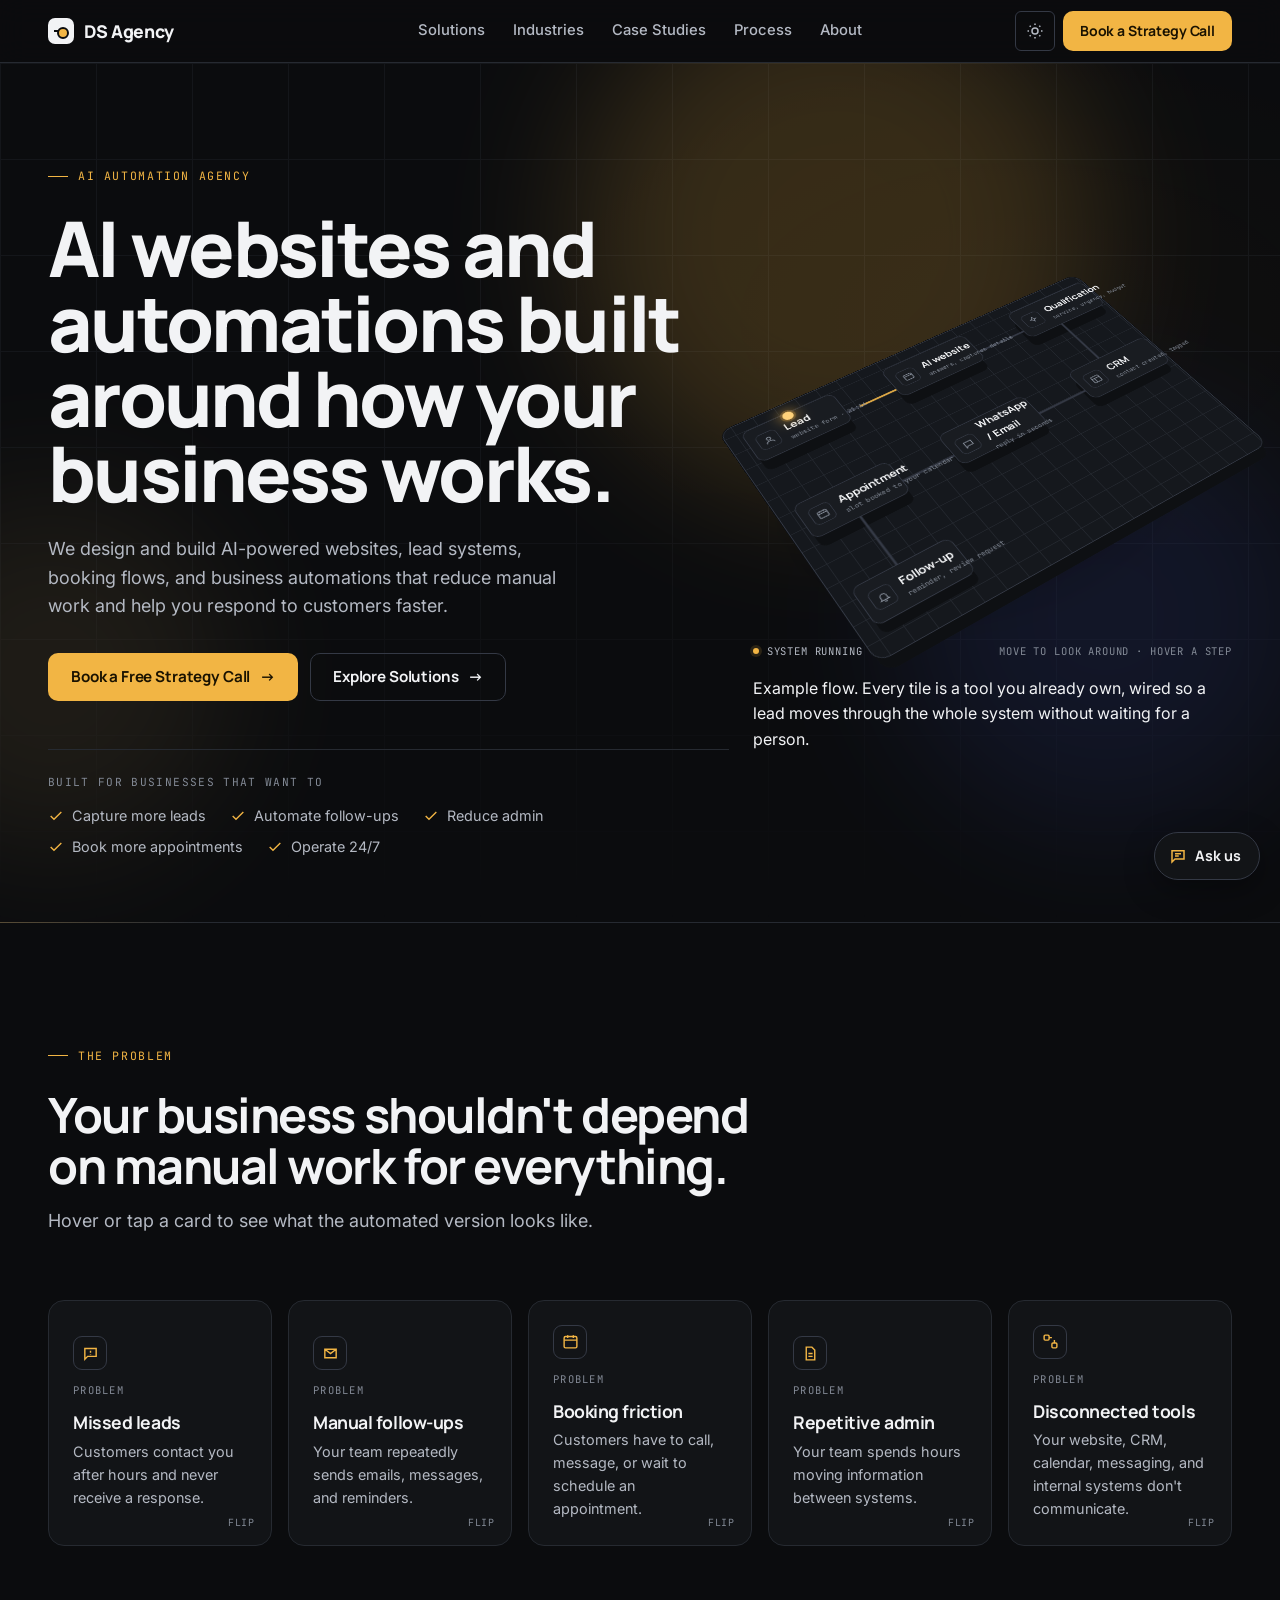
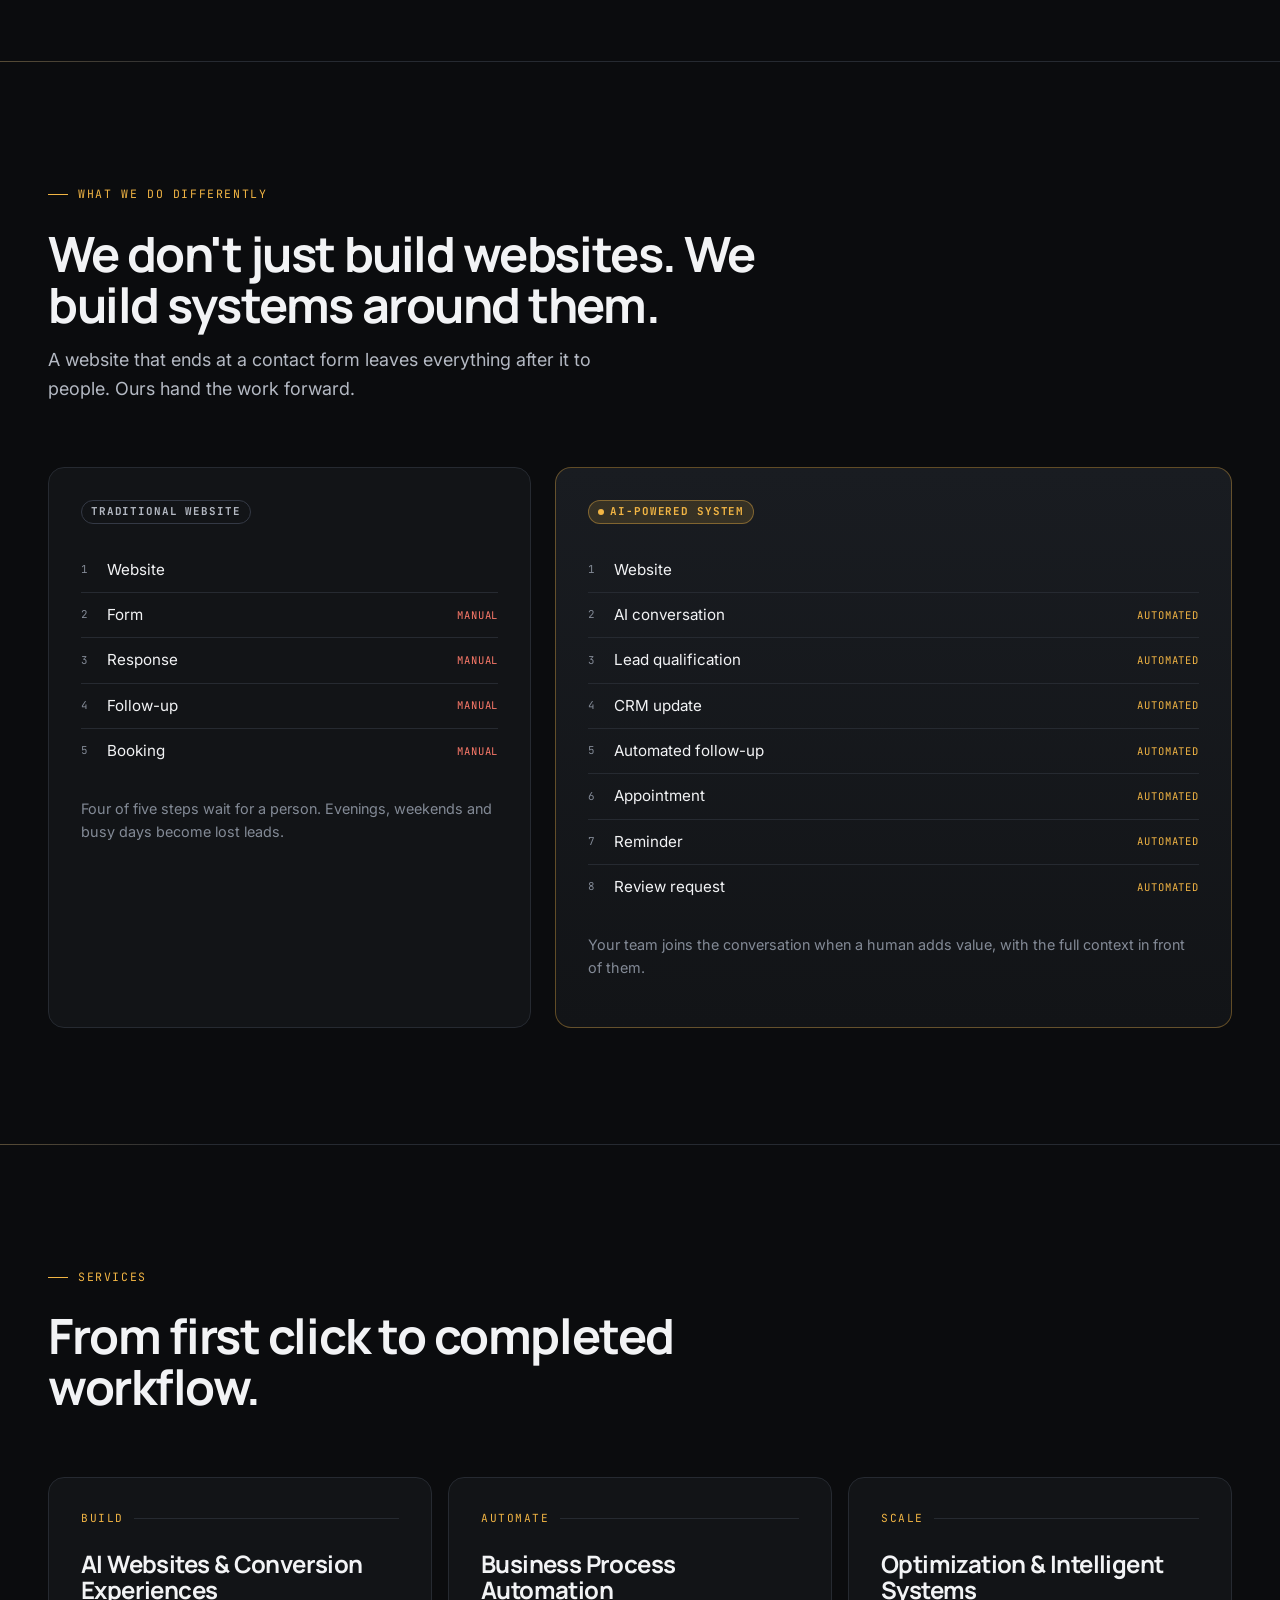
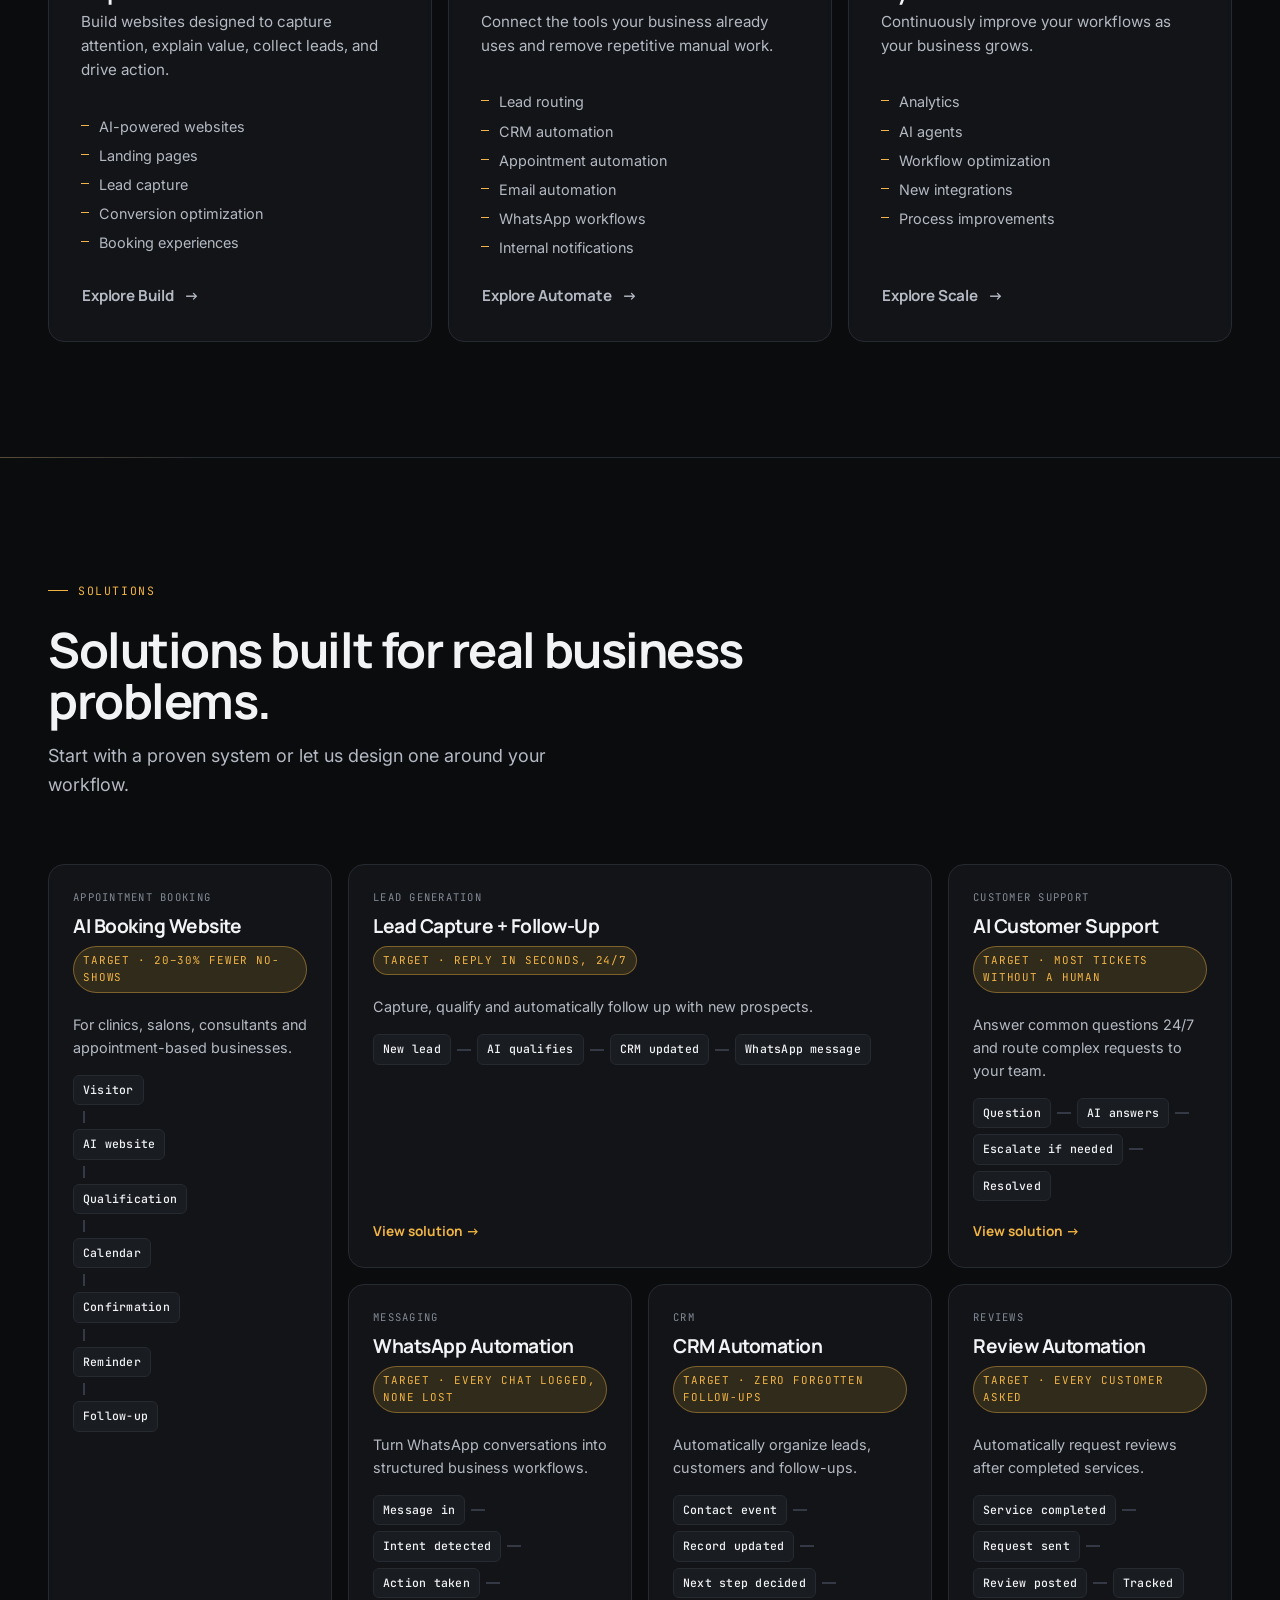
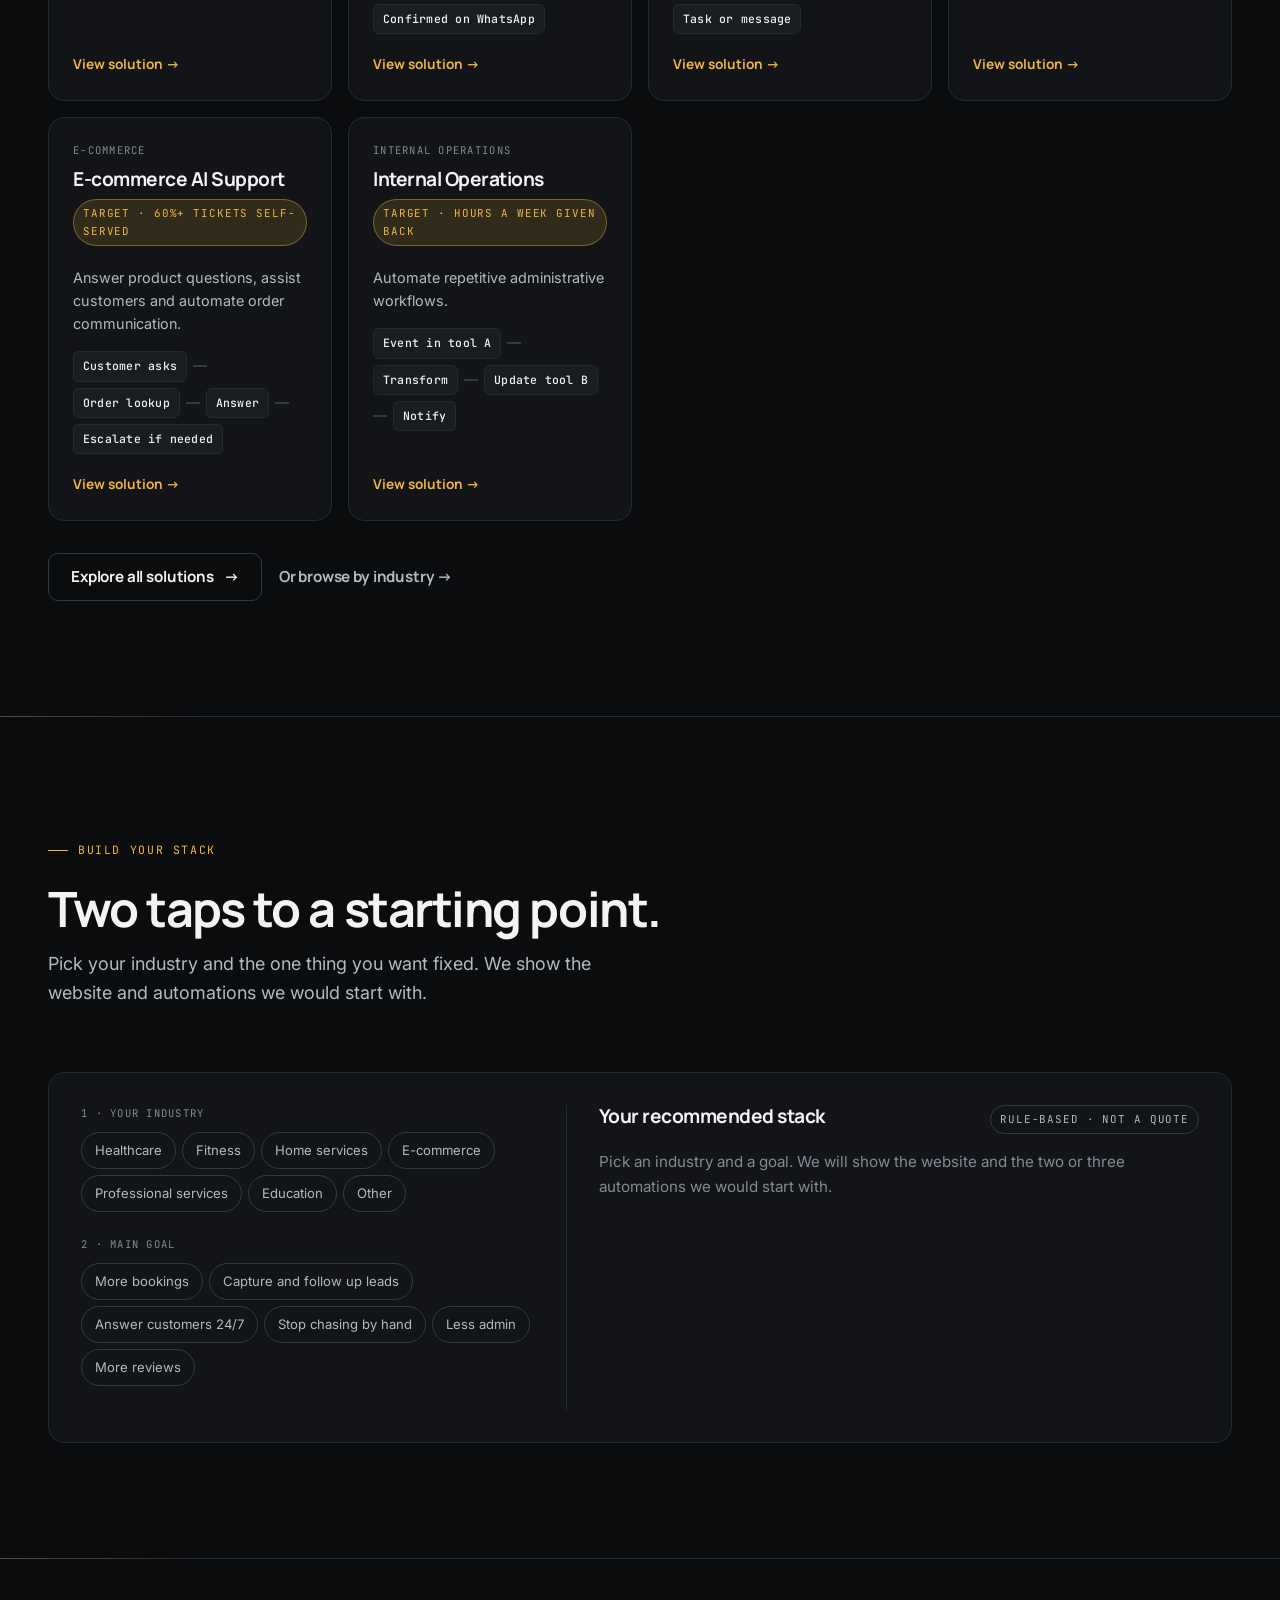
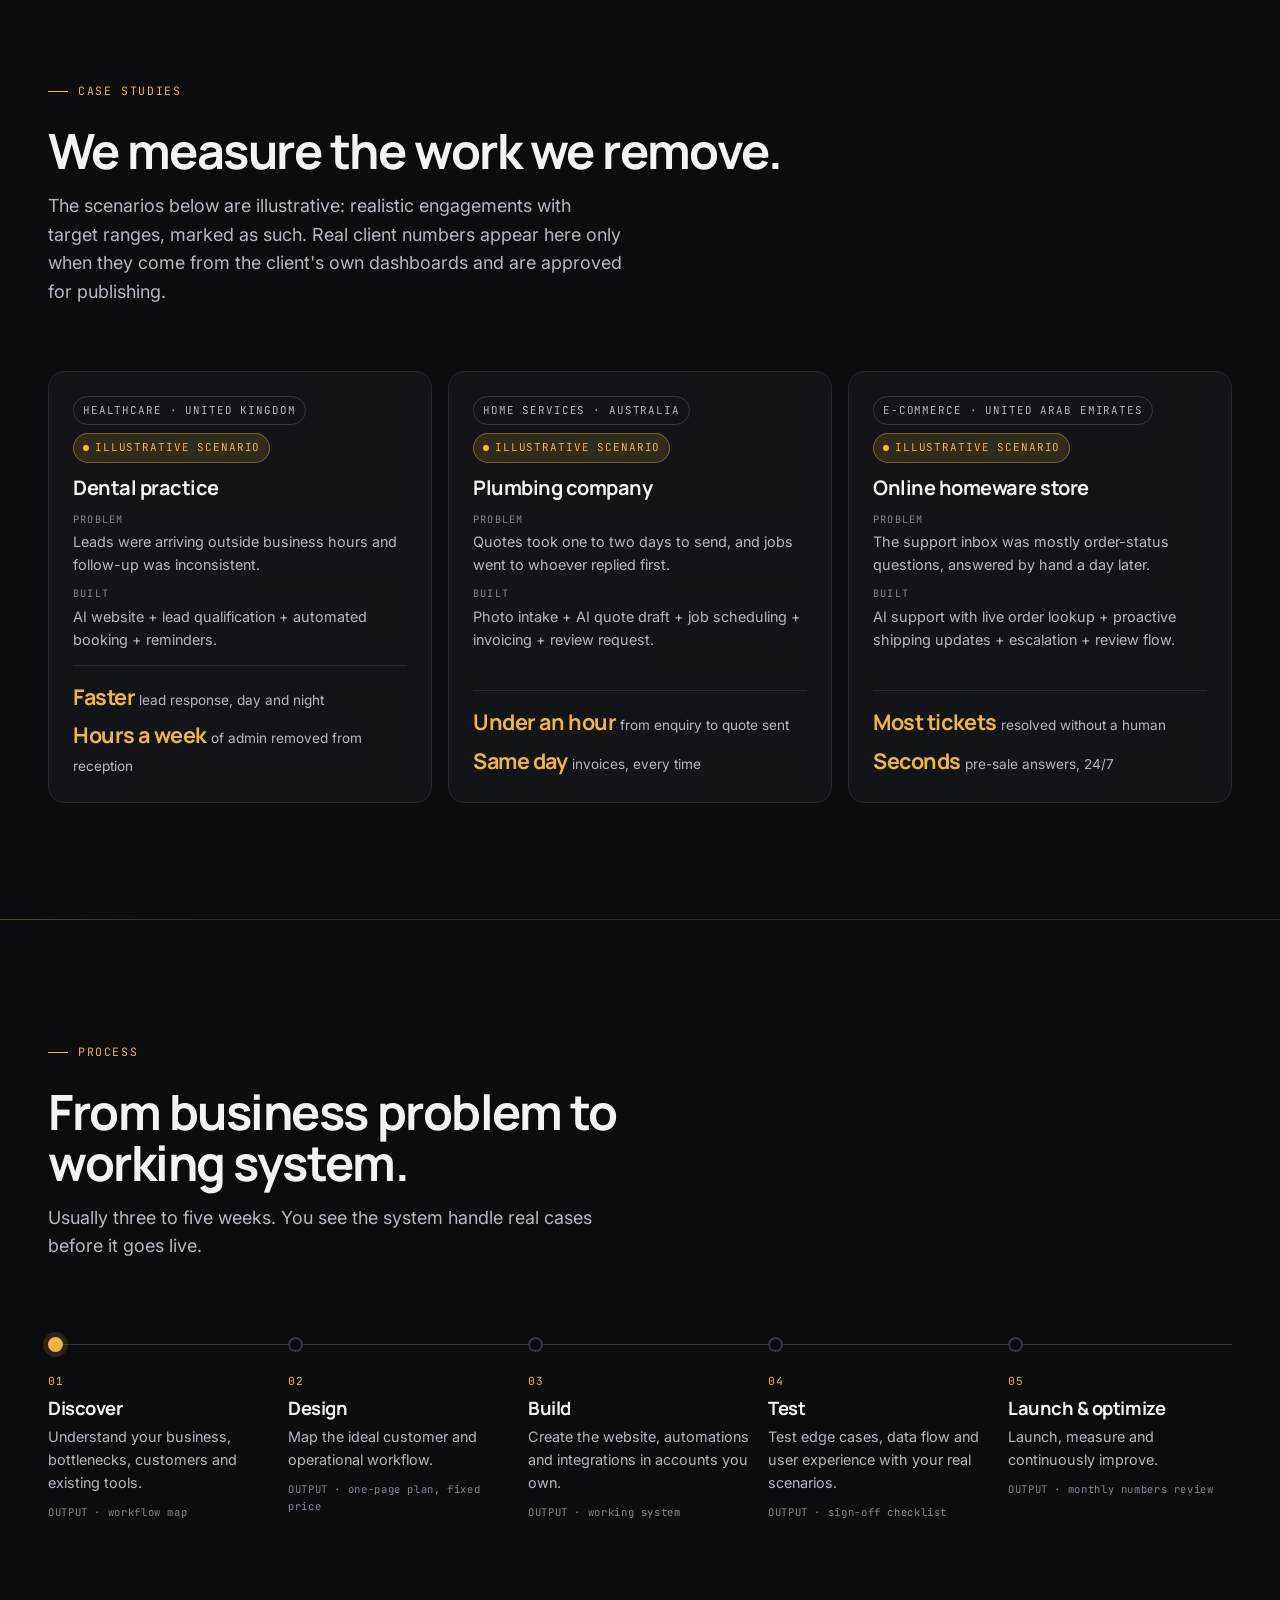
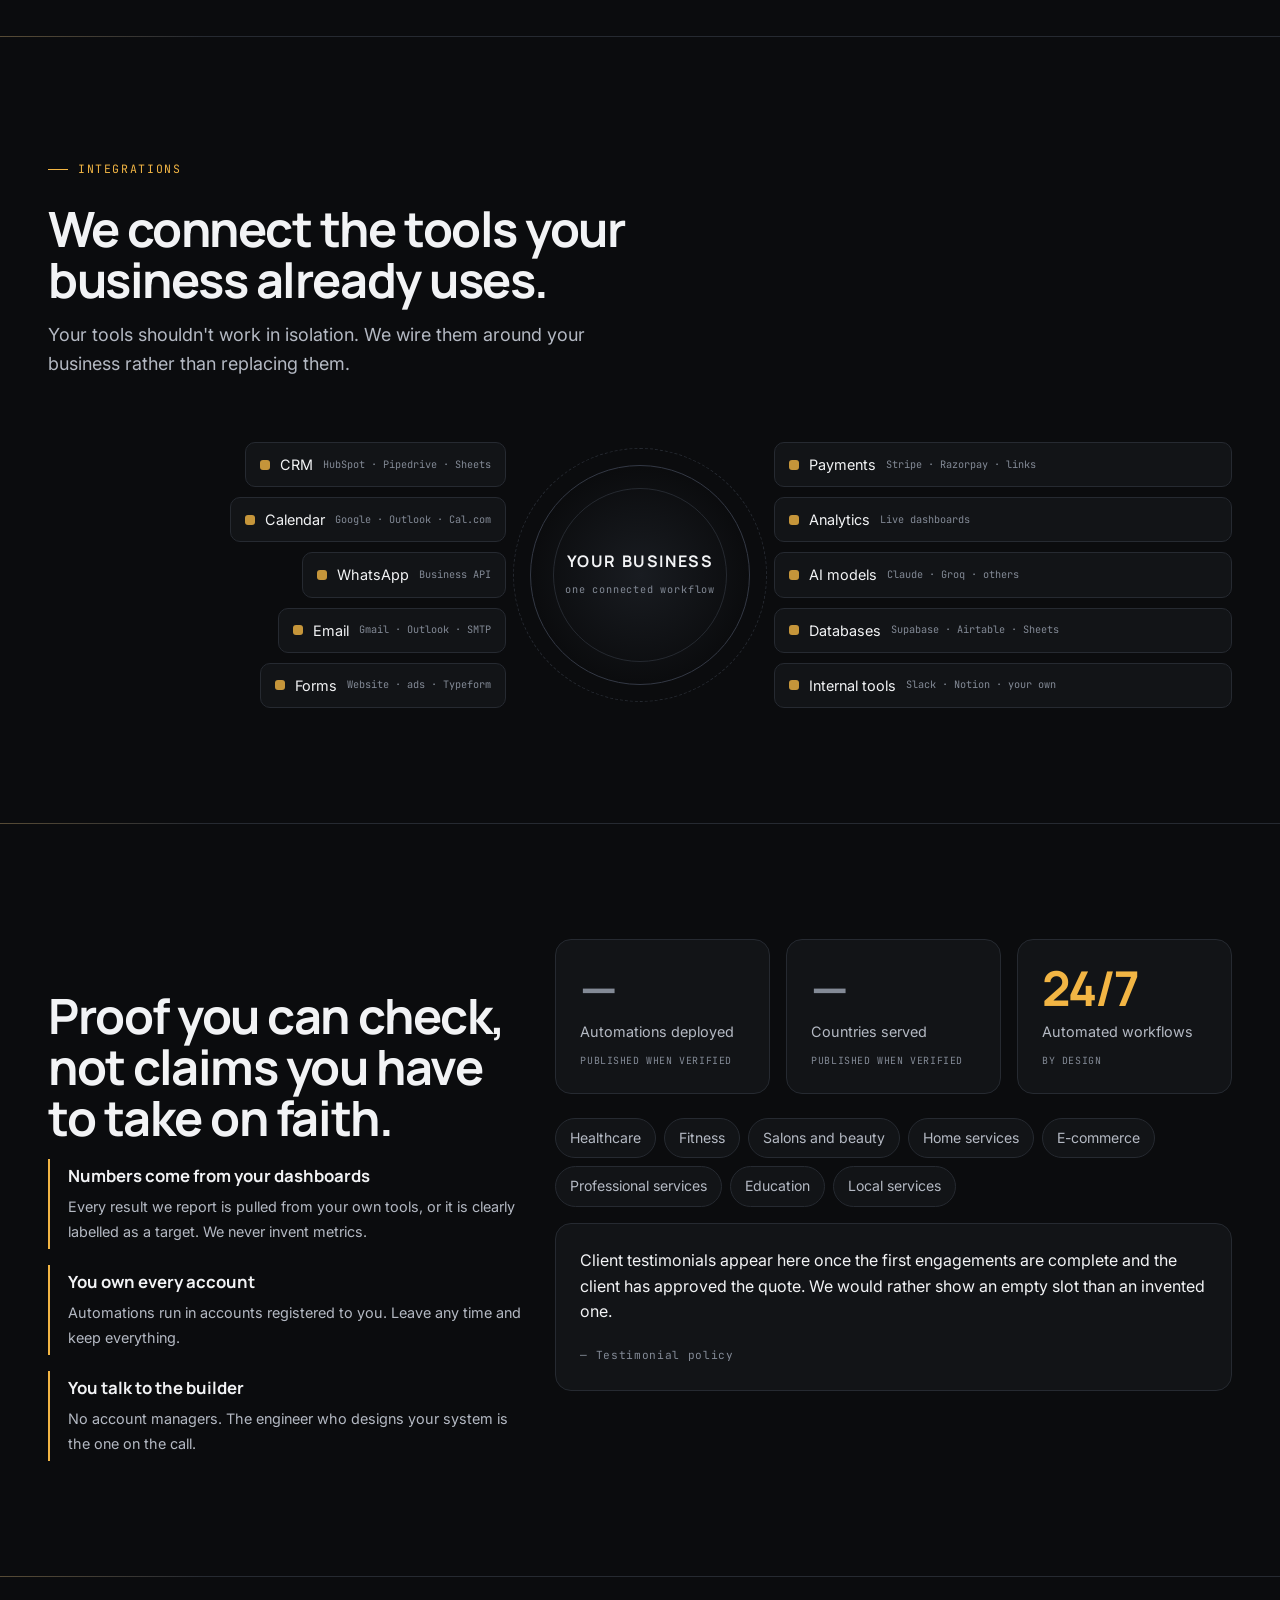
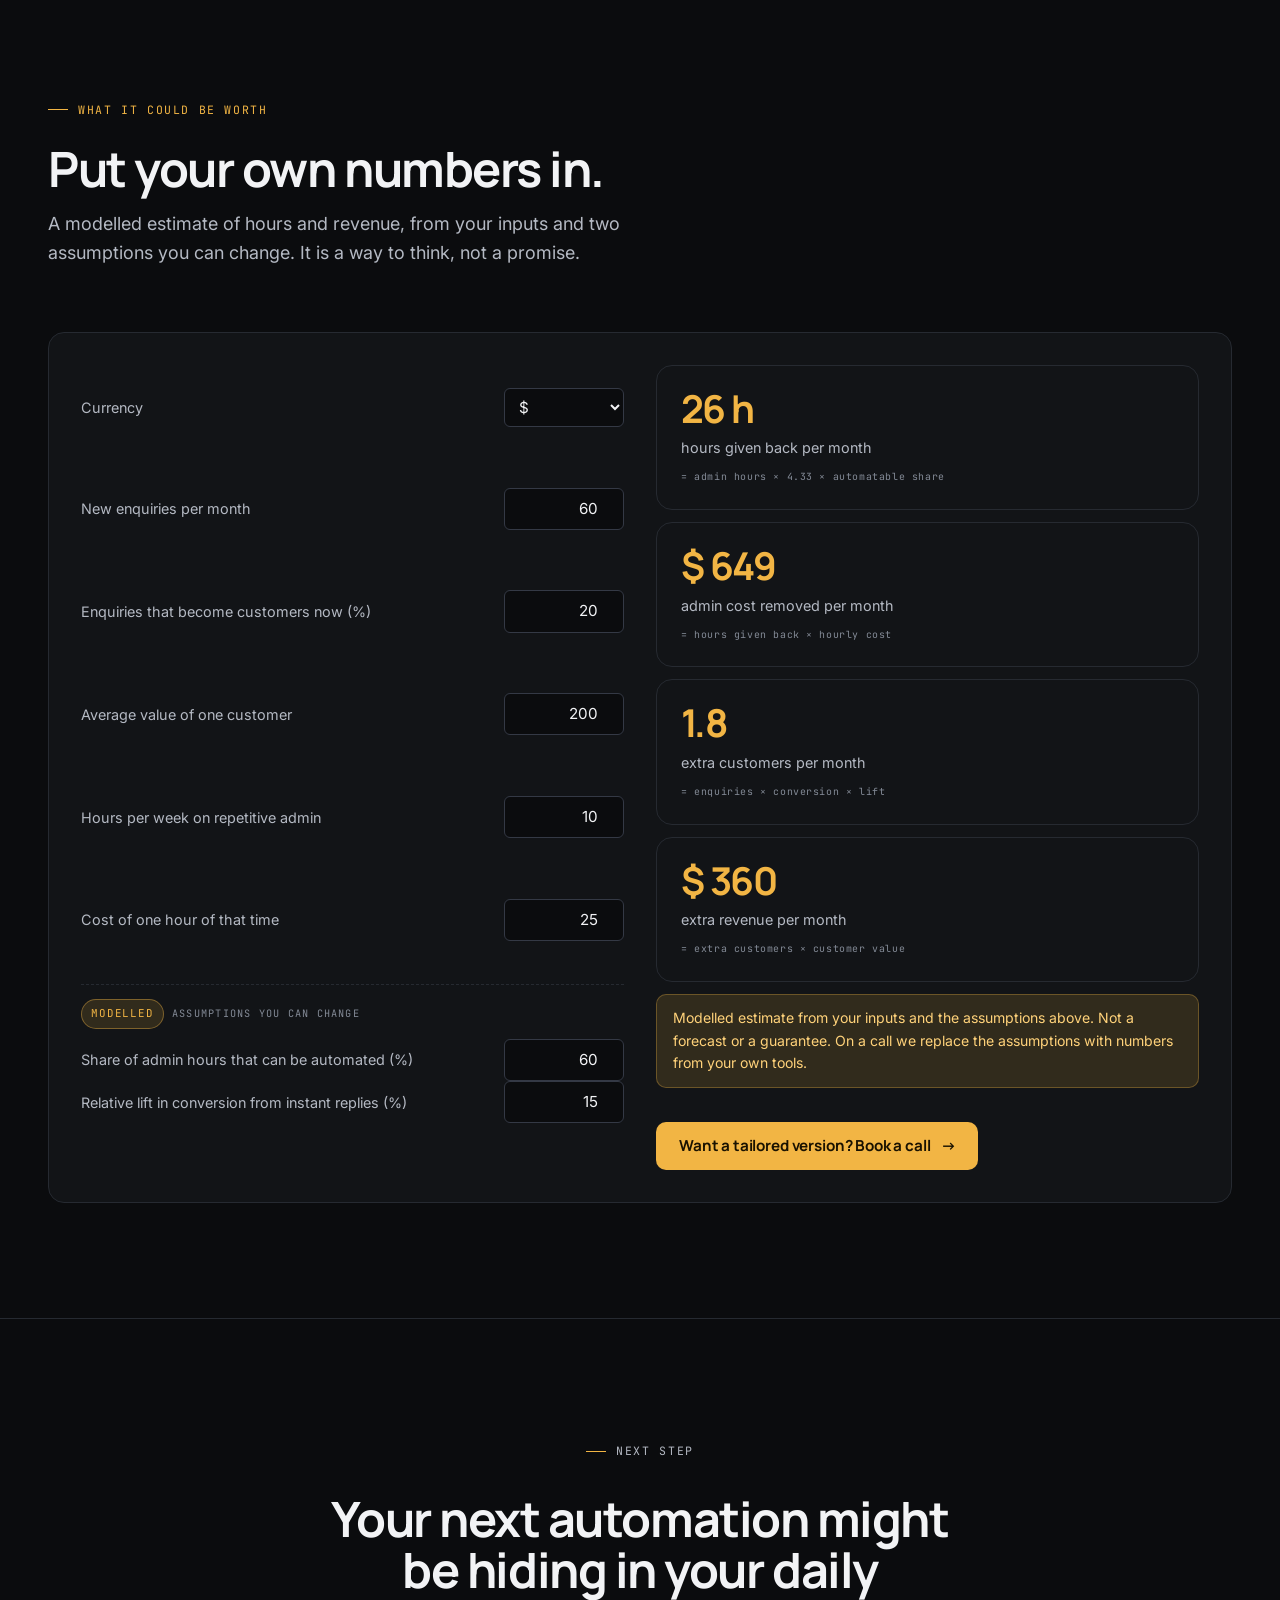
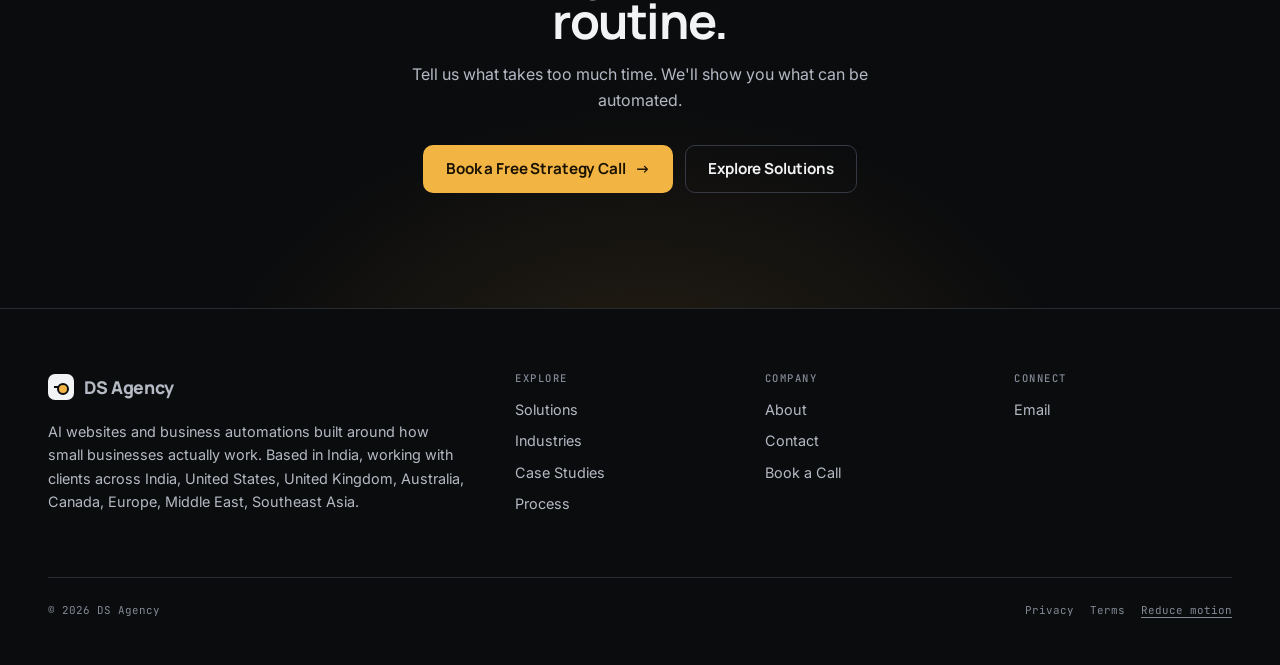
==== index.html @ fa7f9be4 "Ion layer: card icons, service glow, catalog hover + FLIP reflow, timeline draw, industry trust bar," ====
<!doctype html>
<html lang="en">
<head>
  <meta charset="utf-8">
  <meta name="viewport" content="width=device-width, initial-scale=1">
  <title>AI websites and automations built around how your business works</title>
  <meta name="description" content="AI automation agency for small and medium businesses. We build AI websites, lead systems, booking flows and business automations that reduce manual work and help you respond to customers faster.">
  <link rel="icon" href="data:image/svg+xml,%3Csvg xmlns='http://www.w3.org/2000/svg' viewBox='0 0 32 32'%3E%3Crect width='32' height='32' rx='8' fill='%23f2f3f5'/%3E%3Crect x='7' y='15' width='16' height='2' fill='%230b0c0e'/%3E%3Ccircle cx='23' cy='11' r='4' fill='%23f2b544' stroke='%230b0c0e' stroke-width='2'/%3E%3C/svg%3E">
  <link rel="preconnect" href="https://fonts.googleapis.com"><link rel="preconnect" href="https://fonts.gstatic.com" crossorigin>
  <link href="https://fonts.googleapis.com/css2?family=Manrope:wght@600;700;800&family=Inter:wght@400;500;600&family=JetBrains+Mono:wght@400;500&display=swap" rel="stylesheet">
  <script src="theme.js"></script>
  <link rel="stylesheet" href="styles.css">
</head>
<body data-page="home">

  <!-- 01 Hero -->
  <section class="hero">
    <div class="wrap">
      <div class="grid12">
        <div class="copy">
          <p class="eyebrow reveal">AI automation agency</p>
          <h1 class="reveal d1">AI websites and automations built around how your business works.</h1>
          <p class="lead reveal d2">We design and build AI-powered websites, lead systems, booking flows, and business automations that reduce manual work and help you respond to customers faster.</p>
          <div class="actions reveal d3">
            <a class="btn primary" href="book.html">Book a Free Strategy Call <span class="arr">→</span></a>
            <a class="btn ghost" href="solutions.html">Explore Solutions <span class="arr">→</span></a>
          </div>
          <div class="trust-row reveal d3">
            <div class="lbl">Built for businesses that want to</div>
            <ul>
              <li><svg viewBox="0 0 24 24" fill="none" stroke="currentColor" stroke-width="2"><path d="M4 12l5 5L20 6"/></svg>Capture more leads</li>
              <li><svg viewBox="0 0 24 24" fill="none" stroke="currentColor" stroke-width="2"><path d="M4 12l5 5L20 6"/></svg>Automate follow-ups</li>
              <li><svg viewBox="0 0 24 24" fill="none" stroke="currentColor" stroke-width="2"><path d="M4 12l5 5L20 6"/></svg>Reduce admin</li>
              <li><svg viewBox="0 0 24 24" fill="none" stroke="currentColor" stroke-width="2"><path d="M4 12l5 5L20 6"/></svg>Book more appointments</li>
              <li><svg viewBox="0 0 24 24" fill="none" stroke="currentColor" stroke-width="2"><path d="M4 12l5 5L20 6"/></svg>Operate 24/7</li>
            </ul>
          </div>
        </div>
        <div class="vis reveal d2">
          <div data-render="hero-3d"></div>
          <p class="panel-foot" style="margin-top:var(--s2)">Example flow. Every tile is a tool you already own, wired so a lead moves through the whole system without waiting for a person.</p>
        </div>
      </div>
    </div>
  </section>

  <!-- 02 Problems -->
  <section class="block rule" id="problems">
    <div class="wrap">
      <div class="sec-head reveal">
        <p class="eyebrow">The problem</p>
        <h2>Your business shouldn't depend on manual work for everything.</h2>
        <p class="lead">Hover or tap a card to see what the automated version looks like.</p>
      </div>
      <div class="problems reveal">
        <button class="problem" type="button">
          <div class="face front"><span class="icon" style="--i:0"><svg viewBox="0 0 24 24" fill="none" stroke="currentColor" stroke-width="2"><path d="M4 5h16v11H8l-4 4z"/><path d="M12 8v3M12 13.5v.5"/></svg></span><span class="k">Problem</span><h3>Missed leads</h3><p>Customers contact you after hours and never receive a response.</p></div>
          <div class="face back"><span class="k">Automated</span><h3>Missed lead</h3><p>AI captures → qualifies → follows up → books. In seconds, at any hour.</p></div>
          <span class="hint">FLIP</span>
        </button>
        <button class="problem" type="button">
          <div class="face front"><span class="icon" style="--i:1"><svg viewBox="0 0 24 24" fill="none" stroke="currentColor" stroke-width="2"><path d="M4 6l8 6 8-6M4 6h16v12H4z"/></svg></span><span class="k">Problem</span><h3>Manual follow-ups</h3><p>Your team repeatedly sends emails, messages, and reminders.</p></div>
          <div class="face back"><span class="k">Automated</span><h3>Follow-up sequence</h3><p>Reply → nudge → offer → book, on a schedule that stops the moment they answer.</p></div>
          <span class="hint">FLIP</span>
        </button>
        <button class="problem" type="button">
          <div class="face front"><span class="icon" style="--i:2"><svg viewBox="0 0 24 24" fill="none" stroke="currentColor" stroke-width="2"><rect x="3" y="5" width="18" height="16" rx="2"/><path d="M3 10h18M8 3v4M16 3v4"/></svg></span><span class="k">Problem</span><h3>Booking friction</h3><p>Customers have to call, message, or wait to schedule an appointment.</p></div>
          <div class="face back"><span class="k">Automated</span><h3>Self-serve booking</h3><p>Live calendar → confirmation → reminder → reschedule link. No phone tag.</p></div>
          <span class="hint">FLIP</span>
        </button>
        <button class="problem" type="button">
          <div class="face front"><span class="icon" style="--i:3"><svg viewBox="0 0 24 24" fill="none" stroke="currentColor" stroke-width="2"><path d="M6 3h8l4 4v14H6z"/><path d="M9 12h6M9 16h6"/></svg></span><span class="k">Problem</span><h3>Repetitive admin</h3><p>Your team spends hours moving information between systems.</p></div>
          <div class="face back"><span class="k">Automated</span><h3>Data that moves itself</h3><p>Form → CRM → invoice → report. Entered once, landed everywhere.</p></div>
          <span class="hint">FLIP</span>
        </button>
        <button class="problem" type="button">
          <div class="face front"><span class="icon" style="--i:4"><svg viewBox="0 0 24 24" fill="none" stroke="currentColor" stroke-width="2"><rect x="3" y="3" width="7" height="7" rx="1.5"/><rect x="14" y="14" width="7" height="7" rx="1.5"/><path d="M10 6.5h4M17.5 10v4"/></svg></span><span class="k">Problem</span><h3>Disconnected tools</h3><p>Your website, CRM, calendar, messaging, and internal systems don't communicate.</p></div>
          <div class="face back"><span class="k">Automated</span><h3>One connected workflow</h3><p>Website ↔ CRM ↔ calendar ↔ WhatsApp ↔ email, in sync, with a log of every step.</p></div>
          <span class="hint">FLIP</span>
        </button>
      </div>
    </div>
  </section>

  <!-- 03 Core value -->
  <section class="block rule" id="value">
    <div class="wrap">
      <div class="sec-head reveal">
        <p class="eyebrow">What we do differently</p>
        <h2>We don't just build websites. We build systems around them.</h2>
        <p class="lead">A website that ends at a contact form leaves everything after it to people. Ours hand the work forward.</p>
      </div>
      <div class="compare reveal">
        <div class="col trad">
          <h3><span class="badge">Traditional website</span></h3>
          <ul class="chain">
            <li><span class="n">1</span>Website</li>
            <li><span class="n">2</span>Form<span class="who">manual</span></li>
            <li><span class="n">3</span>Response<span class="who">manual</span></li>
            <li><span class="n">4</span>Follow-up<span class="who">manual</span></li>
            <li><span class="n">5</span>Booking<span class="who">manual</span></li>
          </ul>
          <p class="foot">Four of five steps wait for a person. Evenings, weekends and busy days become lost leads.</p>
        </div>
        <div class="col system">
          <h3><span class="badge accent dot">AI-powered system</span></h3>
          <ul class="chain">
            <li><span class="n">1</span>Website</li>
            <li><span class="n">2</span>AI conversation<span class="who">automated</span></li>
            <li><span class="n">3</span>Lead qualification<span class="who">automated</span></li>
            <li><span class="n">4</span>CRM update<span class="who">automated</span></li>
            <li><span class="n">5</span>Automated follow-up<span class="who">automated</span></li>
            <li><span class="n">6</span>Appointment<span class="who">automated</span></li>
            <li><span class="n">7</span>Reminder<span class="who">automated</span></li>
            <li><span class="n">8</span>Review request<span class="who">automated</span></li>
          </ul>
          <p class="foot">Your team joins the conversation when a human adds value, with the full context in front of them.</p>
        </div>
      </div>
    </div>
  </section>

  <!-- 04 Services -->
  <section class="block rule" id="services">
    <div class="wrap">
      <div class="sec-head reveal">
        <p class="eyebrow">Services</p>
        <h2>From first click to completed workflow.</h2>
      </div>
      <div class="services">
        <article class="service reveal">
          <span class="k">BUILD</span>
          <h3>AI Websites &amp; Conversion Experiences</h3>
          <p>Build websites designed to capture attention, explain value, collect leads, and drive action.</p>
          <ul><li>AI-powered websites</li><li>Landing pages</li><li>Lead capture</li><li>Conversion optimization</li><li>Booking experiences</li></ul>
          <a class="btn quiet" href="solutions.html?use=leads">Explore Build <span class="arr">→</span></a>
        </article>
        <article class="service reveal d1">
          <span class="k">AUTOMATE</span>
          <h3>Business Process Automation</h3>
          <p>Connect the tools your business already uses and remove repetitive manual work.</p>
          <ul><li>Lead routing</li><li>CRM automation</li><li>Appointment automation</li><li>Email automation</li><li>WhatsApp workflows</li><li>Internal notifications</li></ul>
          <a class="btn quiet" href="solutions.html?use=followup">Explore Automate <span class="arr">→</span></a>
        </article>
        <article class="service reveal d2">
          <span class="k">SCALE</span>
          <h3>Optimization &amp; Intelligent Systems</h3>
          <p>Continuously improve your workflows as your business grows.</p>
          <ul><li>Analytics</li><li>AI agents</li><li>Workflow optimization</li><li>New integrations</li><li>Process improvements</li></ul>
          <a class="btn quiet" href="solutions.html?use=ops">Explore Scale <span class="arr">→</span></a>
        </article>
      </div>
    </div>
  </section>

  <!-- 05 Solution catalog -->
  <section class="block rule" id="catalog">
    <div class="wrap">
      <div class="sec-head reveal">
        <p class="eyebrow">Solutions</p>
        <h2>Solutions built for real business problems.</h2>
        <p class="lead">Start with a proven system or let us design one around your workflow.</p>
      </div>
      <div class="bento reveal" data-render="catalog-preview"></div>
      <div class="row" style="margin-top:var(--s4)"><a class="btn ghost" href="solutions.html">Explore all solutions <span class="arr">→</span></a><a class="btn quiet" href="industries.html">Or browse by industry →</a></div>
    </div>
  </section>

  <!-- 05b Build your stack -->
  <section class="block rule" id="stack">
    <div class="wrap">
      <div class="sec-head reveal">
        <p class="eyebrow">Build your stack</p>
        <h2>Two taps to a starting point.</h2>
        <p class="lead">Pick your industry and the one thing you want fixed. We show the website and automations we would start with.</p>
      </div>
      <div class="configurator reveal" data-render="configurator"></div>
    </div>
  </section>

  <!-- 06 Case studies -->
  <section class="block rule" id="proof">
    <div class="wrap">
      <div class="sec-head reveal">
        <p class="eyebrow">Case studies</p>
        <h2>We measure the work we remove.</h2>
        <p class="lead">The scenarios below are illustrative: realistic engagements with target ranges, marked as such. Real client numbers appear here only when they come from the client's own dashboards and are approved for publishing.</p>
      </div>
      <div class="cases reveal" data-render="cases"></div>
    </div>
  </section>

  <!-- 07 Process -->
  <section class="block rule" id="process">
    <div class="wrap">
      <div class="sec-head reveal">
        <p class="eyebrow">Process</p>
        <h2>From business problem to working system.</h2>
        <p class="lead">Usually three to five weeks. You see the system handle real cases before it goes live.</p>
      </div>
      <div class="timeline reveal">
        <div class="stage on" style="--i:0"><span class="dot"></span><div class="n">01</div><h3>Discover</h3><p>Understand your business, bottlenecks, customers and existing tools.</p><div class="out">OUTPUT · workflow map</div></div>
        <div class="stage" style="--i:1"><span class="dot"></span><div class="n">02</div><h3>Design</h3><p>Map the ideal customer and operational workflow.</p><div class="out">OUTPUT · one-page plan, fixed price</div></div>
        <div class="stage" style="--i:2"><span class="dot"></span><div class="n">03</div><h3>Build</h3><p>Create the website, automations and integrations in accounts you own.</p><div class="out">OUTPUT · working system</div></div>
        <div class="stage" style="--i:3"><span class="dot"></span><div class="n">04</div><h3>Test</h3><p>Test edge cases, data flow and user experience with your real scenarios.</p><div class="out">OUTPUT · sign-off checklist</div></div>
        <div class="stage" style="--i:4"><span class="dot"></span><div class="n">05</div><h3>Launch &amp; optimize</h3><p>Launch, measure and continuously improve.</p><div class="out">OUTPUT · monthly numbers review</div></div>
      </div>
    </div>
  </section>

  <!-- 08 Integrations -->
  <section class="block rule" id="integrations">
    <div class="wrap">
      <div class="sec-head reveal">
        <p class="eyebrow">Integrations</p>
        <h2>We connect the tools your business already uses.</h2>
        <p class="lead">Your tools shouldn't work in isolation. We wire them around your business rather than replacing them.</p>
      </div>
      <div class="hub reveal">
        <div class="side left">
          <div class="int"><span class="sq"></span>CRM <small>HubSpot · Pipedrive · Sheets</small></div>
          <div class="int"><span class="sq"></span>Calendar <small>Google · Outlook · Cal.com</small></div>
          <div class="int"><span class="sq"></span>WhatsApp <small>Business API</small></div>
          <div class="int"><span class="sq"></span>Email <small>Gmail · Outlook · SMTP</small></div>
          <div class="int"><span class="sq"></span>Forms <small>Website · ads · Typeform</small></div>
        </div>
        <div class="core"><div><b>Your business</b><small>one connected workflow</small></div></div>
        <div class="side right">
          <div class="int"><span class="sq"></span>Payments <small>Stripe · Razorpay · links</small></div>
          <div class="int"><span class="sq"></span>Analytics <small>Live dashboards</small></div>
          <div class="int"><span class="sq"></span>AI models <small>Claude · Groq · others</small></div>
          <div class="int"><span class="sq"></span>Databases <small>Supabase · Airtable · Sheets</small></div>
          <div class="int"><span class="sq"></span>Internal tools <small>Slack · Notion · your own</small></div>
        </div>
      </div>
    </div>
  </section>

  <!-- 09 Trust -->
  <section class="block rule" id="trust">
    <div class="wrap">
      <div class="trust">
        <div>
          <p class="eyebrow reveal">Why businesses trust us</p>
          <h2 class="reveal">Proof you can check, not claims you have to take on faith.</h2>
          <div class="principles reveal d1">
            <div class="principle"><b>Numbers come from your dashboards</b><span>Every result we report is pulled from your own tools, or it is clearly labelled as a target. We never invent metrics.</span></div>
            <div class="principle"><b>You own every account</b><span>Automations run in accounts registered to you. Leave any time and keep everything.</span></div>
            <div class="principle"><b>You talk to the builder</b><span>No account managers. The engineer who designs your system is the one on the call.</span></div>
          </div>
        </div>
        <div>
          <div class="metrics reveal">
            <div class="metric pending"><b>—</b><span>Automations deployed</span><small>PUBLISHED WHEN VERIFIED</small></div>
            <div class="metric pending"><b>—</b><span>Countries served</span><small>PUBLISHED WHEN VERIFIED</small></div>
            <div class="metric"><b>24/7</b><span>Automated workflows</span><small>BY DESIGN</small></div>
          </div>
          <div class="reveal d1"><div class="industry-bar" data-render="industry-bar" aria-label="Industries we serve. Hover for the usual leak and where we start."></div></div>
          <div class="quote reveal d1" style="margin-top:var(--s2)">
            <p>Client testimonials appear here once the first engagements are complete and the client has approved the quote. We would rather show an empty slot than an invented one.</p>
            <cite>— Testimonial policy</cite>
          </div>
        </div>
      </div>
    </div>
  </section>

  <!-- 09b ROI calculator (modelled) -->
  <section class="block rule" id="roi">
    <div class="wrap">
      <div class="sec-head reveal">
        <p class="eyebrow">What it could be worth</p>
        <h2>Put your own numbers in.</h2>
        <p class="lead">A modelled estimate of hours and revenue, from your inputs and two assumptions you can change. It is a way to think, not a promise.</p>
      </div>
      <div class="roi reveal" data-render="roi"></div>
    </div>
  </section>

  <!-- 10 Final CTA -->
  <section class="block cta-band">
    <div class="wrap">
      <p class="eyebrow reveal" style="justify-content:center">Next step</p>
      <h2 class="reveal">Your next automation might be hiding in your daily routine.</h2>
      <p class="reveal d1">Tell us what takes too much time. We'll show you what can be automated.</p>
      <div class="actions reveal d2">
        <a class="btn primary" href="book.html">Book a Free Strategy Call <span class="arr">→</span></a>
        <a class="btn ghost" href="solutions.html">Explore Solutions</a>
      </div>
    </div>
  </section>

  <script src="site.config.js"></script>
  <script src="data.js"></script>
  <script src="site.js"></script>
  <script src="chat.js"></script>
</body>
</html>
---- styles.css ----
/* ==================================================================
   Tokens
================================================================== */
:root {
  --bg-0: #0b0c0e;
  --bg-1: #121417;
  --bg-2: #191c21;
  --bg-3: #21252c;
  --line: #262a31;
  --line-2: #343945;
  --text: #f2f3f5;
  --text-2: #b4b9c3;
  --muted: #838a96;
  --accent: #f2b544;
  --accent-2: #ffd27a;
  --accent-ink: #1a1200;
  --accent-dim: rgba(242, 181, 68, 0.14);
  --danger: #ff7b6b;
  --accent-text: var(--accent);      /* accent used as text */
  --accent-note: var(--accent-2);    /* text on accent-dim panels */
  --accent-hover: var(--accent-2);   /* primary button hover */
  --nav-bg: rgba(11,12,14,.82);
  --nav-bg-2: rgba(11,12,14,.9);
  --board: #15181d;
  --board-line: #23272e;
  --board-side: #0e1013;
  color-scheme: dark;
}
:root[data-theme="light"] {
  --bg-0: #f5f6f8; --bg-1: #ffffff; --bg-2: #eef0f3; --bg-3: #e3e6eb;
  --line: #e1e4e9; --line-2: #cbd1d9;
  --text: #101214; --text-2: #3d434d; --muted: #6b7280;
  --accent: #e9a930; --accent-2: #f2b544; --accent-hover: #d8991f; --accent-ink: #1a1200; --accent-dim: rgba(233,169,48,.16);
  --accent-text: #8f5f00; --accent-note: #6b4700;
  --danger: #c93c2c;
  --nav-bg: rgba(245,246,248,.85); --nav-bg-2: rgba(245,246,248,.92);
  --board: #ffffff; --board-line: #e6e9ee; --board-side: #d5d9e0;
  color-scheme: light;
}
:root {
  --r-sm: 6px;
  --r: 10px;
  --r-lg: 16px;

  --s1: 8px;  --s2: 16px; --s3: 24px; --s4: 32px;
  --s5: 48px; --s6: 64px; --s7: 96px; --s8: 128px;

  --max: 1280px;
  --display: "Manrope", "Inter", system-ui, sans-serif;
  --body: "Inter", system-ui, -apple-system, "Segoe UI", sans-serif;
  --mono: "JetBrains Mono", "IBM Plex Mono", Consolas, monospace;

  --ease: cubic-bezier(.2,.7,.2,1);
}

* { box-sizing: border-box; }
[hidden] { display: none !important; }
html { scroll-behavior: smooth; -webkit-text-size-adjust: 100%; }
body {
  margin: 0; background: var(--bg-0); color: var(--text);
  font-family: var(--body); font-size: 16px; line-height: 1.6;
  -webkit-font-smoothing: antialiased; overflow-x: hidden;
}
a { color: inherit; }
img, svg { max-width: 100%; display: block; }
button { font: inherit; color: inherit; }
:focus-visible { outline: 2px solid var(--accent); outline-offset: 3px; border-radius: 4px; }
::selection { background: var(--accent); color: var(--accent-ink); }

h1, h2, h3, h4 { font-family: var(--display); font-weight: 700; letter-spacing: -0.025em; line-height: 1.05; margin: 0 0 var(--s2); }
h1 { font-size: clamp(2.5rem, 6vw, 5.25rem); font-weight: 800; letter-spacing: -0.035em; line-height: 0.98; }
h2 { font-size: clamp(2rem, 3.8vw, 3.25rem); letter-spacing: -0.03em; }
h3 { font-size: 1.375rem; }
p { margin: 0 0 var(--s2); }
.lead { font-size: 1.125rem; color: var(--text-2); max-width: 36rem; }
.muted { color: var(--muted); }

.eyebrow {
  display: inline-flex; align-items: center; gap: 10px;
  font-family: var(--mono); font-size: 0.72rem; letter-spacing: 0.14em; text-transform: uppercase;
  color: var(--accent-text); margin: 0 0 var(--s3);
}
.eyebrow::before { content: ""; width: 20px; height: 1px; background: var(--accent); }

.wrap { max-width: var(--max); margin: 0 auto; padding: 0 clamp(var(--s2), 4vw, var(--s5)); }
.grid12 { display: grid; grid-template-columns: repeat(12, 1fr); gap: var(--s3); }
section.block { padding: clamp(var(--s6), 9vw, var(--s8)) 0; }
section.block.tight { padding-top: clamp(var(--s5), 6vw, var(--s7)); padding-bottom: clamp(var(--s5), 6vw, var(--s7)); }
.rule { border-top: 1px solid var(--line); }
.sec-head { max-width: 46rem; margin-bottom: clamp(var(--s4), 5vw, var(--s6)); }
.sec-head .lead { margin-top: var(--s2); }
.sec-head.center { margin-left: auto; margin-right: auto; text-align: center; }
.sec-head.center .eyebrow { justify-content: center; }
.row { display: flex; flex-wrap: wrap; gap: var(--s2); align-items: center; }

/* ==================================================================
   Buttons, badges
================================================================== */
.btn {
  display: inline-flex; align-items: center; gap: 10px;
  min-height: 48px; padding: 0 22px; border-radius: var(--r);
  font-family: var(--display); font-weight: 700; font-size: 0.95rem; letter-spacing: -0.01em;
  text-decoration: none; cursor: pointer; border: 1px solid transparent;
  transition: transform .18s var(--ease), background .18s, border-color .18s, color .18s;
  position: relative;
}
.btn .arr { transition: transform .18s var(--ease); }
.btn:hover .arr { transform: translateX(3px); }
.btn:active { transform: translateY(1px); }
.btn.primary { background: var(--accent); color: var(--accent-ink); }
.btn.primary:hover { background: var(--accent-hover); }
.btn.ghost { background: transparent; color: var(--text); border-color: var(--line-2); }
.btn.ghost:hover { border-color: var(--text-2); background: var(--bg-2); }
.btn.quiet { background: transparent; color: var(--text-2); padding: 0; min-height: 0; }
.btn.quiet:hover { color: var(--accent-text); }
.btn.sm { min-height: 40px; padding: 0 16px; font-size: 0.875rem; }
.btn[aria-busy="true"] { color: transparent; pointer-events: none; }
.btn[aria-busy="true"]::after {
  content: ""; position: absolute; width: 18px; height: 18px; border-radius: 50%;
  border: 2px solid var(--accent-ink); border-right-color: transparent; animation: spin .7s linear infinite;
}
@keyframes spin { to { transform: rotate(360deg); } }

.badge {
  display: inline-flex; align-items: center; gap: 6px;
  font-family: var(--mono); font-size: 0.68rem; letter-spacing: 0.08em; text-transform: uppercase;
  padding: 5px 9px; border-radius: 999px; border: 1px solid var(--line-2); color: var(--text-2);
}
.badge.accent { border-color: rgba(242,181,68,.4); color: var(--accent-text); background: var(--accent-dim); }
.badge.dot::before { content: ""; width: 6px; height: 6px; border-radius: 50%; background: currentColor; }

/* ==================================================================
   Navigation
================================================================== */
header.nav {
  position: sticky; top: 0; z-index: 60;
  background: rgba(11,12,14,0); border-bottom: 1px solid transparent;
  transition: background .3s, border-color .3s, backdrop-filter .3s;
}
header.nav.scrolled { background: var(--nav-bg); backdrop-filter: blur(14px); border-bottom-color: var(--line); }
header.nav .wrap { display: grid; grid-template-columns: 1fr auto 1fr; align-items: center; height: 76px; transition: height .3s var(--ease); }
header.nav.scrolled .wrap { height: 62px; }
.logo { display: inline-flex; align-items: center; gap: 10px; font-family: var(--display); font-weight: 800; font-size: 1.1rem; letter-spacing: -0.02em; text-decoration: none; justify-self: start; }
.logo .mark { width: 26px; height: 26px; border-radius: 7px; background: var(--text); position: relative; }
.logo .mark::before { content: ""; position: absolute; left: 6px; top: 12px; width: 14px; height: 2px; background: var(--bg-0); }
.logo .mark::after { content: ""; position: absolute; right: 5px; top: 9px; width: 8px; height: 8px; border-radius: 50%; background: var(--accent); border: 2px solid var(--bg-0); }
nav.primary { display: flex; gap: 4px; }
nav.primary a { text-decoration: none; color: var(--text-2); font-size: 0.925rem; font-weight: 500; padding: 8px 12px; border-radius: var(--r-sm); transition: color .15s, background .15s; }
nav.primary a:hover { color: var(--text); background: var(--bg-2); }
nav.primary a[aria-current="page"] { color: var(--text); }
nav.primary a[aria-current="page"]::after { content: ""; display: block; height: 2px; margin-top: 2px; background: var(--accent); border-radius: 2px; }
.nav-right { justify-self: end; display: flex; gap: 8px; align-items: center; }
.menu-btn { display: none; width: 44px; height: 44px; border-radius: var(--r-sm); border: 1px solid var(--line-2); background: transparent; cursor: pointer; position: relative; }
.menu-btn span, .menu-btn span::before, .menu-btn span::after { content: ""; position: absolute; left: 12px; width: 20px; height: 2px; background: var(--text); transition: transform .25s var(--ease), opacity .2s; }
.menu-btn span { top: 21px; }
.menu-btn span::before { left: 0; top: -6px; }
.menu-btn span::after { left: 0; top: 6px; }
body.menu-open .menu-btn span { background: transparent; }
body.menu-open .menu-btn span::before { transform: translateY(6px) rotate(45deg); }
body.menu-open .menu-btn span::after { transform: translateY(-6px) rotate(-45deg); }

.menu-overlay {
  position: fixed; inset: 0; z-index: 55; background: var(--bg-0);
  display: flex; flex-direction: column; padding: 96px clamp(var(--s3), 6vw, var(--s6)) var(--s4);
  opacity: 0; visibility: hidden; transform: translateY(-8px);
  transition: opacity .25s var(--ease), transform .25s var(--ease), visibility 0s .25s;
}
body.menu-open .menu-overlay { opacity: 1; visibility: visible; transform: none; transition-delay: 0s; }
body.menu-open { overflow: hidden; }
.menu-overlay a.item { text-decoration: none; font-family: var(--display); font-weight: 700; font-size: clamp(1.75rem, 8vw, 2.5rem); letter-spacing: -0.03em; padding: 14px 0; border-bottom: 1px solid var(--line); display: flex; justify-content: space-between; align-items: center; }
.menu-overlay a.item small { font-family: var(--mono); font-size: 0.7rem; color: var(--muted); letter-spacing: .1em; }
.menu-overlay .menu-foot { margin-top: auto; display: grid; gap: var(--s2); }
.menu-overlay .menu-foot .btn { width: 100%; justify-content: center; }

@media (max-width: 900px) {
  header.nav .wrap { grid-template-columns: 1fr auto; height: 68px; }
  nav.primary { display: none; }
  .nav-right .btn { display: none; }
  .menu-btn { display: block; }
}

/* Mobile sticky bottom CTA */
.sticky-cta {
  position: fixed; left: 0; right: 0; bottom: 0; z-index: 50;
  padding: 10px clamp(var(--s2), 4vw, var(--s3)) calc(10px + env(safe-area-inset-bottom));
  background: var(--nav-bg-2); backdrop-filter: blur(12px); border-top: 1px solid var(--line);
  transform: translateY(110%); transition: transform .3s var(--ease);
  display: none;
}
.sticky-cta .btn { width: 100%; justify-content: center; }
.sticky-cta.show { transform: none; }
@media (max-width: 900px) { .sticky-cta { display: block; } body { padding-bottom: 0; } }

/* ==================================================================
   Hero
================================================================== */
.hero { padding: clamp(var(--s5), 8vw, var(--s7)) 0 clamp(var(--s5), 6vw, var(--s6)); position: relative; }
.hero::before {
  content: ""; position: absolute; inset: 0; pointer-events: none;
  background:
    radial-gradient(60% 50% at 80% 30%, rgba(242,181,68,.07), transparent 70%),
    linear-gradient(var(--line) 1px, transparent 1px) 0 0 / 100% 96px,
    linear-gradient(90deg, var(--line) 1px, transparent 1px) 0 0 / 96px 100%;
  opacity: .35; mask-image: linear-gradient(to bottom, #000 40%, transparent);
  -webkit-mask-image: linear-gradient(to bottom, #000 40%, transparent);
}
.hero .wrap { position: relative; }
.hero .grid12 { align-items: center; }
.hero .copy { grid-column: 1 / span 7; }
.hero .vis { grid-column: 8 / span 5; }
.hero h1 { max-width: 14ch; margin-bottom: var(--s3); }
.hero .lead { max-width: 34rem; margin-bottom: var(--s4); }
.hero .actions { display: flex; flex-wrap: wrap; gap: 12px; }
.trust-row { margin-top: var(--s5); padding-top: var(--s3); border-top: 1px solid var(--line); }
.trust-row .lbl { font-family: var(--mono); font-size: 0.7rem; letter-spacing: .12em; text-transform: uppercase; color: var(--muted); margin-bottom: 12px; }
.trust-row ul { list-style: none; margin: 0; padding: 0; display: flex; flex-wrap: wrap; gap: 8px 24px; }
.trust-row li { display: inline-flex; align-items: center; gap: 8px; font-size: 0.9rem; color: var(--text-2); }
.trust-row li svg { width: 16px; height: 16px; color: var(--accent-text); flex: none; }
@media (max-width: 1000px) { .hero .copy, .hero .vis { grid-column: 1 / -1; } .hero .vis { margin-top: var(--s4); } }

/* ==================================================================
   Workflow rail (signature component)
   .flow            container
   .flow.v          vertical (default)   .flow.h  horizontal
   .flow .node      step;   --i sets animation order
================================================================== */
.flow { --dur: 9s; display: flex; flex-direction: column; gap: 0; position: relative; }
.flow .node {
  display: grid; grid-template-columns: 28px 1fr auto; align-items: center; gap: 12px;
  padding: 12px 14px; border: 1px solid var(--line); border-radius: var(--r); background: var(--bg-1);
  font-family: var(--display); font-weight: 600; font-size: 0.95rem; letter-spacing: -0.01em;
  position: relative; transition: border-color .3s, background .3s;
}
.flow .node .ic { width: 28px; height: 28px; border-radius: 7px; border: 1px solid var(--line-2); display: grid; place-items: center; color: var(--muted); transition: color .3s, border-color .3s, background .3s; }
.flow .node .ic svg { width: 15px; height: 15px; }
.flow .node .sub { font-family: var(--mono); font-weight: 400; font-size: 0.68rem; color: var(--muted); letter-spacing: .04em; }
.flow .node .lbl { display: flex; flex-direction: column; gap: 2px; }
.flow .link { width: 2px; height: 22px; margin-left: 27px; background: var(--line-2); position: relative; overflow: hidden; }
.flow .link::after { content: ""; position: absolute; left: 0; top: -100%; width: 100%; height: 100%; background: linear-gradient(to bottom, transparent, var(--accent)); opacity: 0; }
.flow.run .node { animation: nodeOn var(--dur) infinite; animation-delay: calc(var(--i) * (var(--dur) / 9)); }
.flow.run .node .ic { animation: icOn var(--dur) infinite; animation-delay: calc(var(--i) * (var(--dur) / 9)); }
.flow.run .link::after { animation: linkPulse var(--dur) infinite; animation-delay: calc(var(--i) * (var(--dur) / 9) + (var(--dur) / 14)); }
@keyframes nodeOn { 0%, 6% { border-color: var(--line); background: var(--bg-1); } 8%, 22% { border-color: var(--accent-text); background: var(--bg-2); } 30%, 100% { border-color: var(--line); background: var(--bg-1); } }
@keyframes icOn { 0%, 6% { color: var(--muted); border-color: var(--line-2); background: transparent; } 8%, 22% { color: var(--accent-ink); border-color: var(--accent-text); background: var(--accent); } 30%, 100% { color: var(--muted); border-color: var(--line-2); background: transparent; } }
@keyframes linkPulse { 0%, 4% { top: -100%; opacity: 0; } 6% { opacity: 1; } 14% { top: 100%; opacity: 1; } 15%, 100% { top: 100%; opacity: 0; } }

/* horizontal variant (cards, process) */
.flow.h { flex-direction: row; flex-wrap: wrap; align-items: center; gap: 6px; }
.flow.h .node { grid-template-columns: 1fr; padding: 5px 9px; font-size: 0.72rem; font-family: var(--mono); font-weight: 500; letter-spacing: .02em; border-radius: var(--r-sm); background: var(--bg-2); }
.flow.h .link { width: 14px; height: 2px; margin: 0; }
.flow.h .link::after { top: 0; left: -100%; width: 100%; height: 100%; background: linear-gradient(to right, transparent, var(--accent)); }
.flow.h.run .link::after { animation: linkPulseH var(--dur) infinite; animation-delay: calc(var(--i) * (var(--dur) / 9) + (var(--dur) / 14)); }
@keyframes linkPulseH { 0%, 4% { left: -100%; opacity: 0; } 6% { opacity: 1; } 14% { left: 100%; opacity: 1; } 15%, 100% { left: 100%; opacity: 0; } }

/* large diagram (detail pages) */
.flow.big { max-width: 560px; }
.flow.big .node { padding: 16px 18px; font-size: 1.05rem; }

/* framed panel around hero flow */
.panel {
  border: 1px solid var(--line); border-radius: var(--r-lg); background: linear-gradient(180deg, var(--bg-1), var(--bg-0));
  padding: var(--s3); position: relative;
}
.panel .panel-head { display: flex; justify-content: space-between; align-items: center; font-family: var(--mono); font-size: 0.68rem; letter-spacing: .1em; text-transform: uppercase; color: var(--muted); margin-bottom: var(--s2); }
.panel .panel-head .live { display: inline-flex; align-items: center; gap: 8px; color: var(--text-2); }
.panel .panel-head .live::before { content: ""; width: 6px; height: 6px; border-radius: 50%; background: var(--accent); box-shadow: 0 0 0 3px var(--accent-dim); animation: blink 2s infinite; }
@keyframes blink { 50% { opacity: .35; } }
.panel .panel-foot { margin-top: var(--s2); font-family: var(--mono); font-size: 0.66rem; color: var(--muted); line-height: 1.5; }

@media (prefers-reduced-motion: reduce) {
  .flow.run .node, .flow.run .node .ic, .flow.run .link::after, .panel .panel-head .live::before { animation: none !important; }
  .flow.run .node:nth-child(1) { border-color: var(--accent-text); }
  html { scroll-behavior: auto; }
}

/* ==================================================================
   Problems (flip cards)
================================================================== */
.problems { display: grid; grid-template-columns: repeat(5, 1fr); gap: var(--s2); }
.problem { position: relative; min-height: 240px; border: 1px solid var(--line); border-radius: var(--r-lg); background: var(--bg-1); padding: var(--s3); cursor: pointer; overflow: hidden; transition: border-color .25s, transform .25s var(--ease); text-align: left; width: 100%; }
.problem:hover, .problem:focus-visible, .problem.on { border-color: var(--line-2); transform: translateY(-2px); }
.problem .face { transition: opacity .3s var(--ease), transform .3s var(--ease); }
.problem .face.front { position: relative; }
.problem .face.back { position: absolute; inset: var(--s3); opacity: 0; transform: translateY(10px); }
.problem:hover .front, .problem:focus-visible .front, .problem.on .front { opacity: 0; transform: translateY(-10px); }
.problem:hover .back, .problem:focus-visible .back, .problem.on .back { opacity: 1; transform: none; }
.problem h3 { font-size: 1.1rem; margin-bottom: 8px; }
.problem p { font-size: 0.9rem; color: var(--text-2); margin: 0; }
.problem .k { font-family: var(--mono); font-size: 0.66rem; letter-spacing: .12em; text-transform: uppercase; color: var(--muted); margin-bottom: 14px; display: block; }
.problem .back .k { color: var(--accent-text); }
.problem .hint { position: absolute; right: 16px; bottom: 14px; font-family: var(--mono); font-size: 0.62rem; color: var(--muted); letter-spacing: .08em; }
@media (max-width: 1100px) { .problems { grid-template-columns: repeat(3, 1fr); } }
@media (max-width: 720px) { .problems { grid-template-columns: 1fr; } .problem { min-height: 0; } .problem .face.back { position: relative; inset: auto; display: none; } .problem.on .face.back { display: block; } .problem.on .front { display: none; } .problem:hover .front { opacity: 1; transform: none; } .problem:hover .back { opacity: 1; } .problem .hint { display: none; } }

/* ==================================================================
   Compare (traditional vs system)
================================================================== */
.compare { display: grid; grid-template-columns: 5fr 7fr; gap: var(--s3); align-items: stretch; }
.compare .col { border: 1px solid var(--line); border-radius: var(--r-lg); padding: var(--s4); background: var(--bg-1); }
.compare .col.system { border-color: rgba(242,181,68,.35); background: linear-gradient(180deg, var(--bg-2), var(--bg-1)); }
.compare .col h3 { display: flex; align-items: center; gap: 10px; margin-bottom: var(--s3); }
.compare .col.trad h3 { color: var(--text-2); }
.compare .chain { list-style: none; margin: 0; padding: 0; }
.compare .chain li { display: flex; align-items: center; gap: 12px; padding: 10px 0; border-top: 1px solid var(--line); font-size: 0.95rem; }
.compare .chain li:first-child { border-top: 0; }
.compare .chain li .n { font-family: var(--mono); font-size: 0.68rem; color: var(--muted); width: 2ch; }
.compare .trad .chain li .who { margin-left: auto; font-family: var(--mono); font-size: 0.66rem; letter-spacing: .08em; text-transform: uppercase; color: var(--danger); }
.compare .system .chain li .who { margin-left: auto; font-family: var(--mono); font-size: 0.66rem; letter-spacing: .08em; text-transform: uppercase; color: var(--accent-text); }
.compare .foot { margin-top: var(--s3); font-size: 0.9rem; color: var(--muted); }
@media (max-width: 900px) { .compare { grid-template-columns: 1fr; } }

/* ==================================================================
   Services
================================================================== */
.services { display: grid; grid-template-columns: repeat(3, 1fr); gap: var(--s2); }
.service { border: 1px solid var(--line); border-radius: var(--r-lg); background: var(--bg-1); padding: var(--s4); display: flex; flex-direction: column; min-height: 420px; transition: border-color .25s, transform .25s var(--ease); }
.service:hover { border-color: var(--line-2); transform: translateY(-3px); }
.service .k { font-family: var(--mono); font-size: 0.7rem; letter-spacing: .14em; color: var(--accent-text); margin-bottom: var(--s3); display: flex; align-items: center; gap: 10px; }
.service .k::after { content: ""; flex: 1; height: 1px; background: var(--line); }
.service h3 { font-size: 1.5rem; margin-bottom: 8px; }
.service p { color: var(--text-2); font-size: 0.95rem; }
.service ul { list-style: none; padding: 0; margin: var(--s2) 0 var(--s3); display: grid; gap: 6px; }
.service li { font-size: 0.9rem; color: var(--text-2); padding-left: 18px; position: relative; }
.service li::before { content: ""; position: absolute; left: 0; top: 10px; width: 8px; height: 1px; background: var(--accent); }
.service .btn { margin-top: auto; align-self: flex-start; }
@media (max-width: 900px) { .services { grid-template-columns: 1fr; } .service { min-height: 0; } }

/* ==================================================================
   Bento catalog
================================================================== */
.bento { display: grid; grid-template-columns: repeat(4, 1fr); grid-auto-rows: minmax(210px, auto); gap: var(--s2); }
.sol {
  border: 1px solid var(--line); border-radius: var(--r-lg); background: var(--bg-1); padding: var(--s3);
  display: flex; flex-direction: column; gap: 10px; text-decoration: none; position: relative; overflow: hidden;
  transition: border-color .25s, transform .25s var(--ease), background .25s;
}
.sol::after { content: ""; position: absolute; left: 0; right: 0; bottom: 0; height: 2px; background: var(--accent); transform: scaleX(0); transform-origin: left; transition: transform .3s var(--ease); }
.sol:hover { border-color: var(--line-2); transform: translateY(-3px); background: var(--bg-2); }
.sol:hover::after { transform: scaleX(1); }
.sol .cat { font-family: var(--mono); font-size: 0.66rem; letter-spacing: .12em; text-transform: uppercase; color: var(--muted); }
.sol h3 { font-size: 1.2rem; margin: 0; }
.sol p { margin: 0; font-size: 0.9rem; color: var(--text-2); }
.sol .flow { margin-top: 6px; }
.sol .more { font-family: var(--display); font-weight: 700; font-size: 0.85rem; color: var(--accent-text); margin-top: auto; padding-top: 10px; }
.sol.wide { grid-column: span 2; }
.sol.tall { grid-row: span 2; }
.sol.tall .flow.h { flex-direction: column; align-items: flex-start; }
.sol.tall .flow.h .link { width: 2px; height: 12px; margin-left: 10px; }
.sol.tall .flow.h .link::after { top: -100%; left: 0; background: linear-gradient(to bottom, transparent, var(--accent)); }
.sol.tall .flow.h.run .link::after { animation-name: linkPulse; }
@media (max-width: 1100px) { .bento { grid-template-columns: repeat(2, 1fr); } .sol.tall { grid-row: auto; } }
@media (max-width: 640px) { .bento { grid-template-columns: 1fr; } .sol.wide { grid-column: auto; } }

/* filter bar */
.filterbar { position: sticky; top: 62px; z-index: 40; background: var(--nav-bg-2); backdrop-filter: blur(12px); border-bottom: 1px solid var(--line); padding: 12px 0; margin-bottom: var(--s4); }
.filterbar .groups { display: flex; flex-direction: column; gap: 8px; }
.filterbar .g { display: flex; gap: 6px; align-items: center; overflow-x: auto; scrollbar-width: none; padding-bottom: 2px; }
.filterbar .g::-webkit-scrollbar { display: none; }
.filterbar .g .lbl { font-family: var(--mono); font-size: 0.64rem; letter-spacing: .12em; text-transform: uppercase; color: var(--muted); flex: none; width: 72px; }
.chip { flex: none; border: 1px solid var(--line-2); background: transparent; border-radius: 999px; padding: 7px 13px; font-size: 0.82rem; cursor: pointer; color: var(--text-2); transition: background .15s, color .15s, border-color .15s; min-height: 36px; }
.chip:hover { border-color: var(--text-2); color: var(--text); }
.chip[aria-pressed="true"] { background: var(--accent); color: var(--accent-ink); border-color: var(--accent-text); font-weight: 600; }
.filterbar .count { font-family: var(--mono); font-size: 0.68rem; color: var(--muted); margin-left: auto; flex: none; }
.sol.out { opacity: 0; transform: scale(.97); pointer-events: none; }
.sol { transition: border-color .25s, transform .25s var(--ease), background .25s, opacity .25s; }
.catalog-empty { border: 1px dashed var(--line-2); border-radius: var(--r-lg); padding: var(--s5); text-align: center; color: var(--muted); }

/* ==================================================================
   Case study cards
================================================================== */
.cases { display: grid; grid-template-columns: repeat(3, 1fr); gap: var(--s2); }
.case { border: 1px solid var(--line); border-radius: var(--r-lg); background: var(--bg-1); padding: var(--s3); text-decoration: none; display: flex; flex-direction: column; gap: 14px; transition: border-color .25s, transform .25s var(--ease); }
.case:hover { border-color: var(--line-2); transform: translateY(-3px); }
.case .meta { display: flex; gap: 8px; flex-wrap: wrap; }
.case h3 { font-size: 1.25rem; margin: 0; }
.case dl { margin: 0; display: grid; gap: 10px; }
.case dt { font-family: var(--mono); font-size: 0.64rem; letter-spacing: .12em; text-transform: uppercase; color: var(--muted); }
.case dd { margin: 2px 0 0; font-size: 0.9rem; color: var(--text-2); }
.case .res { margin-top: auto; padding-top: 14px; border-top: 1px solid var(--line); display: grid; gap: 4px; }
.case .res b { font-family: var(--display); font-size: 1.35rem; color: var(--accent-text); letter-spacing: -0.02em; }
.case .res span { font-size: 0.85rem; color: var(--text-2); }
@media (max-width: 900px) { .cases { grid-template-columns: 1fr; } }

/* ==================================================================
   Process timeline
================================================================== */
.timeline { display: grid; grid-template-columns: repeat(5, 1fr); gap: var(--s2); position: relative; counter-reset: st; }
.timeline::before { content: ""; position: absolute; left: 0; right: 0; top: 19px; height: 1px; background: var(--line-2); }
.stage { position: relative; padding-top: var(--s5); cursor: default; }
.stage .dot { position: absolute; left: 0; top: 12px; width: 15px; height: 15px; border-radius: 50%; background: var(--bg-0); border: 2px solid var(--line-2); transition: border-color .25s, background .25s, box-shadow .25s; }
.stage:hover .dot, .stage.on .dot { border-color: var(--accent-text); background: var(--accent); box-shadow: 0 0 0 5px var(--accent-dim); }
.stage .n { font-family: var(--mono); font-size: 0.7rem; color: var(--accent-text); letter-spacing: .12em; margin-bottom: 8px; }
.stage h3 { font-size: 1.15rem; margin-bottom: 6px; }
.stage p { font-size: 0.9rem; color: var(--text-2); margin: 0; }
.stage .out { margin-top: 10px; font-family: var(--mono); font-size: 0.66rem; color: var(--muted); letter-spacing: .06em; }
@media (max-width: 900px) {
  .timeline { grid-template-columns: 1fr; gap: 0; }
  .timeline::before { top: 0; bottom: 0; left: 7px; right: auto; width: 1px; height: auto; }
  .stage { padding: 0 0 var(--s4) var(--s4); }
  .stage .dot { top: 4px; }
}

/* ==================================================================
   Integrations hub
================================================================== */
.hub { display: grid; grid-template-columns: 1fr auto 1fr; gap: var(--s3); align-items: center; }
.hub .side { display: grid; gap: 10px; }
.hub .side.left .int { justify-self: end; }
.int { display: inline-flex; align-items: center; gap: 10px; border: 1px solid var(--line); border-radius: var(--r); background: var(--bg-1); padding: 10px 14px; font-size: 0.9rem; position: relative; transition: border-color .2s, transform .2s var(--ease); }
.int:hover { border-color: var(--accent-text); transform: translateX(0) scale(1.02); }
.int .sq { width: 10px; height: 10px; border-radius: 3px; background: var(--accent); opacity: .8; }
.int small { font-family: var(--mono); font-size: 0.64rem; color: var(--muted); }
.hub .core { width: 220px; height: 220px; border-radius: 50%; border: 1px solid var(--line-2); display: grid; place-items: center; text-align: center; position: relative; background: radial-gradient(circle, var(--bg-2), var(--bg-0) 70%); }
.hub .core::before { content: ""; position: absolute; inset: -18px; border-radius: 50%; border: 1px dashed var(--line); animation: rot 40s linear infinite; }
.hub .core::after { content: ""; position: absolute; inset: 22px; border-radius: 50%; border: 1px solid var(--line); }
@keyframes rot { to { transform: rotate(360deg); } }
.hub .core b { font-family: var(--display); font-size: 1rem; letter-spacing: .1em; text-transform: uppercase; display: block; }
.hub .core small { font-family: var(--mono); font-size: 0.64rem; color: var(--muted); letter-spacing: .08em; }
@media (max-width: 900px) { .hub { grid-template-columns: 1fr; justify-items: center; } .hub .side { grid-template-columns: repeat(2, 1fr); width: 100%; } .hub .side.left .int { justify-self: stretch; } .int { justify-content: flex-start; } }
@media (prefers-reduced-motion: reduce) { .hub .core::before { animation: none; } }

/* ==================================================================
   Trust
================================================================== */
.trust { display: grid; grid-template-columns: 5fr 7fr; gap: var(--s3); }
.trust .principles { display: grid; gap: var(--s2); }
.principle { border-left: 2px solid var(--accent); padding: 4px 0 4px 18px; }
.principle b { display: block; font-family: var(--display); font-size: 1.05rem; margin-bottom: 4px; }
.principle span { font-size: 0.9rem; color: var(--text-2); }
.metrics { display: grid; grid-template-columns: repeat(3, 1fr); gap: var(--s2); }
.metric { border: 1px solid var(--line); border-radius: var(--r-lg); background: var(--bg-1); padding: var(--s3); }
.metric b { display: block; font-family: var(--display); font-size: clamp(2rem, 4vw, 3rem); letter-spacing: -0.04em; color: var(--accent-text); line-height: 1; }
.metric span { display: block; margin-top: 8px; font-size: 0.9rem; color: var(--text-2); }
.metric small { display: block; margin-top: 10px; font-family: var(--mono); font-size: 0.62rem; color: var(--muted); letter-spacing: .06em; }
.metric.pending b { color: var(--muted); }
.quote { border: 1px solid var(--line); border-radius: var(--r-lg); background: var(--bg-1); padding: var(--s3); font-size: 1rem; }
.quote p { color: var(--text); }
.quote cite { font-style: normal; font-family: var(--mono); font-size: 0.7rem; color: var(--muted); letter-spacing: .06em; }
@media (max-width: 900px) { .trust { grid-template-columns: 1fr; } }
@media (max-width: 640px) { .metrics { grid-template-columns: 1fr; } }

/* ==================================================================
   CTA band
================================================================== */
.cta-band { position: relative; overflow: hidden; border-top: 1px solid var(--line); }
.cta-band::before { content: ""; position: absolute; inset: 0; background: radial-gradient(50% 80% at 50% 120%, rgba(242,181,68,.12), transparent 70%); pointer-events: none; }
.cta-band .wrap { position: relative; text-align: center; max-width: 52rem; }
.cta-band h2 { max-width: 20ch; margin: 0 auto var(--s2); }
.cta-band p { color: var(--text-2); max-width: 32rem; margin: 0 auto var(--s4); }
.cta-band .actions { display: flex; justify-content: center; flex-wrap: wrap; gap: 12px; }

/* ==================================================================
   Footer
================================================================== */
footer.site { border-top: 1px solid var(--line); padding: var(--s6) 0 var(--s4); font-size: 0.9rem; color: var(--text-2); }
footer.site .cols { display: grid; grid-template-columns: 2fr 1fr 1fr 1fr; gap: var(--s4); }
footer.site h4 { font-family: var(--mono); font-size: 0.66rem; letter-spacing: .14em; text-transform: uppercase; color: var(--muted); font-weight: 500; margin-bottom: 14px; }
footer.site ul { list-style: none; margin: 0; padding: 0; display: grid; gap: 8px; }
footer.site a { text-decoration: none; }
footer.site a:hover { color: var(--accent-text); }
footer.site .bottom { margin-top: var(--s5); padding-top: var(--s3); border-top: 1px solid var(--line); display: flex; flex-wrap: wrap; gap: 12px 24px; justify-content: space-between; font-family: var(--mono); font-size: 0.68rem; color: var(--muted); }
footer.site .bottom nav { display: flex; gap: 16px; }
@media (max-width: 800px) { footer.site .cols { grid-template-columns: 1fr 1fr; } }
@media (max-width: 480px) { footer.site .cols { grid-template-columns: 1fr; } }

/* ==================================================================
   Page heads, detail pages
================================================================== */
.page-head { padding: clamp(var(--s5), 7vw, var(--s7)) 0 clamp(var(--s4), 4vw, var(--s5)); }
.page-head h1 { font-size: clamp(2.25rem, 5vw, 4rem); max-width: 18ch; }
.page-head .lead { max-width: 40rem; }
.crumbs { font-family: var(--mono); font-size: 0.68rem; color: var(--muted); letter-spacing: .06em; margin-bottom: var(--s3); }
.crumbs a { text-decoration: none; }
.crumbs a:hover { color: var(--accent-text); }

.detail-split { display: grid; grid-template-columns: 6fr 6fr; gap: var(--s5); align-items: start; }
.detail-split .sticky { position: sticky; top: 96px; }
@media (max-width: 900px) { .detail-split { grid-template-columns: 1fr; } .detail-split .sticky { position: static; } }

.numbered { counter-reset: sec; }
.numbered > section { padding: var(--s5) 0; border-top: 1px solid var(--line); }
.numbered > section h2 { font-size: clamp(1.5rem, 2.6vw, 2.1rem); }
.numbered > section h2::before { counter-increment: sec; content: counter(sec, decimal-leading-zero) " — "; font-family: var(--mono); font-size: 0.75rem; letter-spacing: .12em; color: var(--accent-text); vertical-align: middle; font-weight: 500; }
.numbered .prose { max-width: 42rem; color: var(--text-2); }
.numbered .prose p { font-size: 1.05rem; }

.features { display: grid; grid-template-columns: repeat(3, 1fr); gap: var(--s2); }
.feature { border: 1px solid var(--line); border-radius: var(--r); background: var(--bg-1); padding: var(--s3); }
.feature b { display: block; font-family: var(--display); margin-bottom: 6px; }
.feature span { font-size: 0.9rem; color: var(--text-2); }
@media (max-width: 800px) { .features { grid-template-columns: 1fr; } }

.steps { display: grid; gap: 0; counter-reset: hs; }
.hstep { display: grid; grid-template-columns: 56px 1fr; gap: var(--s2); padding: var(--s3) 0; border-top: 1px solid var(--line); }
.hstep::before { counter-increment: hs; content: counter(hs, decimal-leading-zero); font-family: var(--mono); color: var(--accent-text); font-size: 0.8rem; padding-top: 4px; }
.hstep b { display: block; font-family: var(--display); font-size: 1.1rem; margin-bottom: 4px; }
.hstep span { color: var(--text-2); font-size: 0.95rem; }

.impact { display: grid; grid-template-columns: repeat(3, 1fr); gap: var(--s2); }
.impact .metric small { color: var(--muted); }
@media (max-width: 800px) { .impact { grid-template-columns: 1fr; } }
.note { border: 1px solid rgba(242,181,68,.3); background: var(--accent-dim); border-radius: var(--r); padding: 12px 16px; font-size: 0.88rem; color: var(--accent-note); }

.beforeafter { display: grid; grid-template-columns: 1fr 1fr; gap: var(--s2); }
.ba { border: 1px solid var(--line); border-radius: var(--r-lg); padding: var(--s3); background: var(--bg-1); }
.ba.after { border-color: rgba(242,181,68,.35); }
.ba h3 { font-family: var(--mono); font-size: 0.68rem; letter-spacing: .12em; text-transform: uppercase; color: var(--muted); font-weight: 500; }
.ba.after h3 { color: var(--accent-text); }
.ba ul { margin: 0; padding-left: 18px; color: var(--text-2); font-size: 0.95rem; display: grid; gap: 6px; }
@media (max-width: 800px) { .beforeafter { grid-template-columns: 1fr; } }

.overview { display: grid; grid-template-columns: repeat(4, 1fr); gap: var(--s2); }
.overview div { border: 1px solid var(--line); border-radius: var(--r); padding: 14px 16px; background: var(--bg-1); }
.overview dt { font-family: var(--mono); font-size: 0.64rem; letter-spacing: .12em; text-transform: uppercase; color: var(--muted); }
.overview dd { margin: 4px 0 0; font-family: var(--display); font-weight: 600; }
@media (max-width: 800px) { .overview { grid-template-columns: 1fr 1fr; } }

/* industries */
.industries { display: grid; grid-template-columns: repeat(3, 1fr); gap: var(--s2); }
.industry { border: 1px solid var(--line); border-radius: var(--r-lg); background: var(--bg-1); padding: var(--s3); display: flex; flex-direction: column; gap: 10px; }
.industry h3 { margin: 0; font-size: 1.2rem; }
.industry p { margin: 0; font-size: 0.9rem; color: var(--text-2); }
.industry .links { margin-top: auto; display: flex; flex-wrap: wrap; gap: 6px; padding-top: 8px; }
.industry .links a { font-size: 0.8rem; text-decoration: none; border: 1px solid var(--line-2); border-radius: 999px; padding: 5px 10px; color: var(--text-2); }
.industry .links a:hover { border-color: var(--accent-text); color: var(--accent-text); }
@media (max-width: 900px) { .industries { grid-template-columns: 1fr; } }

/* ==================================================================
   Booking + contact
================================================================== */
.split { display: grid; grid-template-columns: 5fr 7fr; gap: var(--s5); align-items: start; }
@media (max-width: 900px) { .split { grid-template-columns: 1fr; } }
.embed { border: 1px solid var(--line); border-radius: var(--r-lg); background: var(--bg-1); min-height: 600px; overflow: hidden; }
.embed .placeholder { padding: var(--s4); color: var(--text-2); }
.embed .placeholder code { font-family: var(--mono); font-size: 0.82rem; background: var(--bg-3); padding: 2px 6px; border-radius: 4px; }
.agenda { list-style: none; margin: 0; padding: 0; display: grid; }
.agenda li { display: grid; grid-template-columns: 28px 1fr; gap: 12px; padding: 14px 0; border-top: 1px solid var(--line); }
.agenda li:last-child { border-bottom: 1px solid var(--line); }
.agenda li .i { width: 24px; height: 24px; border-radius: 6px; border: 1px solid var(--line-2); display: grid; place-items: center; color: var(--accent-text); font-family: var(--mono); font-size: 0.66rem; }
.agenda li b { display: block; font-family: var(--display); }
.agenda li span { font-size: 0.9rem; color: var(--text-2); }
.meeting-types { display: grid; gap: 10px; margin-top: var(--s2); }
.mt { display: flex; gap: 14px; align-items: center; border: 1px solid var(--line); border-radius: var(--r); padding: 12px 14px; background: var(--bg-1); text-decoration: none; transition: border-color .2s; }
.mt:hover { border-color: var(--accent-text); }
.mt .dur { font-family: var(--mono); font-size: 0.7rem; color: var(--accent-text); min-width: 5ch; }
.mt b { display: block; font-family: var(--display); font-size: 0.95rem; }
.mt span { font-size: 0.82rem; color: var(--text-2); }
.tz { font-family: var(--mono); font-size: 0.68rem; color: var(--muted); margin-top: 12px; }

form.contact { border: 1px solid var(--line); border-radius: var(--r-lg); background: var(--bg-1); padding: clamp(var(--s3), 3vw, var(--s4)); display: grid; gap: var(--s2); }
form.contact .two { display: grid; grid-template-columns: 1fr 1fr; gap: var(--s2); }
@media (max-width: 600px) { form.contact .two { grid-template-columns: 1fr; } }
form.contact label { display: grid; gap: 6px; font-size: 0.85rem; font-weight: 500; color: var(--text-2); }
form.contact label .opt { color: var(--muted); font-weight: 400; }
form.contact input, form.contact select, form.contact textarea {
  font: inherit; font-size: 1rem; color: var(--text); padding: 12px 14px; min-height: 48px;
  background: var(--bg-0); border: 1px solid var(--line-2); border-radius: var(--r-sm);
  transition: border-color .15s, box-shadow .15s;
}
form.contact select { appearance: none; background-image: linear-gradient(45deg, transparent 50%, var(--muted) 50%), linear-gradient(135deg, var(--muted) 50%, transparent 50%); background-position: calc(100% - 20px) 50%, calc(100% - 14px) 50%; background-size: 6px 6px; background-repeat: no-repeat; }
form.contact input:focus, form.contact select:focus, form.contact textarea:focus { outline: none; border-color: var(--accent-text); box-shadow: 0 0 0 3px var(--accent-dim); }
form.contact textarea { min-height: 130px; resize: vertical; }
form.contact .err-msg { font-size: 0.78rem; color: var(--danger); display: none; }
form.contact label.invalid input, form.contact label.invalid select, form.contact label.invalid textarea { border-color: var(--danger); }
form.contact label.invalid .err-msg { display: block; }
form.contact .status { font-size: 0.9rem; color: var(--text-2); min-height: 1.4em; }
form.contact .status.ok { color: var(--accent-text); }
form.contact .status.err { color: var(--danger); }
form.contact .fine { font-size: 0.8rem; color: var(--muted); margin: 0; }

/* about */
.editorial { display: grid; grid-template-columns: 4fr 7fr; gap: var(--s5); }
.editorial .side { position: sticky; top: 96px; }
.editorial .side h2 { font-size: clamp(1.75rem, 3vw, 2.5rem); }
.editorial .body h3 { margin-top: var(--s4); font-size: 1.3rem; }
.editorial .body p { color: var(--text-2); font-size: 1.05rem; max-width: 40rem; }
.editorial .body ul { color: var(--text-2); padding-left: 18px; display: grid; gap: 6px; }
.tags { display: flex; flex-wrap: wrap; gap: 6px; }
@media (max-width: 900px) { .editorial { grid-template-columns: 1fr; } .editorial .side { position: static; } }

/* legal */
.legal { max-width: 42rem; color: var(--text-2); }
.legal h2 { font-size: 1.5rem; margin-top: var(--s5); color: var(--text); }

/* ==================================================================
   Motion: reveal
================================================================== */
.reveal { opacity: 0; transform: translateY(14px); transition: opacity .6s var(--ease), transform .6s var(--ease); }
.reveal.in { opacity: 1; transform: none; }
.reveal.d1 { transition-delay: .08s; } .reveal.d2 { transition-delay: .16s; } .reveal.d3 { transition-delay: .24s; }
@media (prefers-reduced-motion: reduce) { .reveal { opacity: 1; transform: none; transition: none; } .btn, .sol, .service, .case, .problem { transition: none; } }

/* ==================================================================
   Theme toggle
================================================================== */
.theme-btn { width: 40px; height: 40px; border-radius: var(--r-sm); border: 1px solid var(--line-2); background: transparent; display: grid; place-items: center; cursor: pointer; color: var(--text-2); transition: color .15s, border-color .15s; }
.theme-btn:hover { color: var(--text); border-color: var(--text-2); }
.theme-btn svg { width: 18px; height: 18px; }
.theme-btn .moon { display: none; }
:root[data-theme="light"] .theme-btn .sun { display: none; }
:root[data-theme="light"] .theme-btn .moon { display: block; }
.menu-overlay .theme-btn { width: 100%; height: 48px; grid-auto-flow: column; gap: 10px; font-family: var(--display); font-weight: 700; }

/* ==================================================================
   3D hero: the automation board
   A lead "packet" travels a path across tiles (your tools). Each tile
   rises and ripples the board when the packet lands. Pointer tilts the rig.
================================================================== */
.hero3d { position: relative; width: 100%; aspect-ratio: 700 / 600; perspective: 1500px; perspective-origin: 50% 20%; --rx: 48deg; --rz: -34deg; --dur: 12s; --sc: 1; }
.hero3d .scaler { position: absolute; left: 50%; top: 46%; width: 0; height: 0; transform: scale(var(--sc)); transform-style: preserve-3d; }
.hero3d .rig { position: absolute; left: -280px; top: -200px; width: 560px; height: 400px; transform: rotateX(var(--rx)) rotateZ(var(--rz)); transform-style: preserve-3d; transition: transform .6s var(--ease); }
.hero3d .board {
  position: absolute; inset: 0; border-radius: 16px; transform-style: preserve-3d;
  background: var(--board);
  background-image: linear-gradient(var(--board-line) 1px, transparent 1px), linear-gradient(90deg, var(--board-line) 1px, transparent 1px);
  background-size: 30px 30px; background-position: 15px 15px;
  border: 1px solid var(--line-2);
  box-shadow: 0 0 0 1px var(--board-side);
}
.hero3d .board::before { content: ""; position: absolute; inset: 0; border-radius: 16px; background: var(--board-side); transform: translateZ(-18px) translate(6px, 6px); }
.hero3d .board::after { content: ""; position: absolute; inset: -40px; border-radius: 40px; background: radial-gradient(closest-side, rgba(0,0,0,.45), transparent); transform: translateZ(-60px); filter: blur(10px); }
:root[data-theme="light"] .hero3d .board::after { background: radial-gradient(closest-side, rgba(16,18,20,.18), transparent); }

.hero3d .wires { position: absolute; inset: 0; width: 100%; height: 100%; transform: translateZ(2px); overflow: visible; }
.hero3d .wires .base { fill: none; stroke: var(--line-2); stroke-width: 3; stroke-linejoin: round; stroke-linecap: round; }
.hero3d .wires .trail { fill: none; stroke: var(--accent); stroke-width: 3; stroke-linejoin: round; stroke-linecap: round; stroke-dasharray: 90 1200; stroke-dashoffset: 1200; animation: trail var(--dur) linear infinite; opacity: .9; }
@keyframes trail { to { stroke-dashoffset: -90; } }

.hero3d .packet, .hero3d .packet-shadow { position: absolute; left: 0; top: 0; width: 14px; height: 14px; margin: -7px 0 0 -7px; border-radius: 50%; offset-path: path("M80 60 H480 V200 H80 V340"); offset-rotate: 0deg; animation: travel var(--dur) linear infinite; }
.hero3d .packet { background: var(--accent-2); box-shadow: 0 0 0 3px rgba(242,181,68,.25), 0 0 18px 4px rgba(242,181,68,.55); transform: translateZ(34px); }
.hero3d .packet-shadow { background: rgba(0,0,0,.5); filter: blur(4px); transform: translateZ(1px) scale(1.4); }
@keyframes travel { from { offset-distance: 0%; } to { offset-distance: 100%; } }

.hero3d .tile { position: absolute; left: var(--x); top: var(--y); width: 128px; height: 58px; margin: -29px 0 0 -64px; transform-style: preserve-3d; transform: translateZ(16px); animation: tileRise var(--dur) linear infinite; animation-delay: calc((var(--t) - 0.035) * var(--dur)); }
.hero3d .tile .face {
  position: absolute; inset: 0; border-radius: 10px; background: var(--bg-2); border: 1px solid var(--line-2);
  display: grid; grid-template-columns: 30px 1fr; align-items: center; gap: 9px; padding: 0 10px;
  font-family: var(--display); font-weight: 700; font-size: 15px; letter-spacing: -0.01em; color: var(--text);
  transform-style: preserve-3d; transition: transform .3s var(--ease), border-color .3s;
  animation: tileLight var(--dur) linear infinite; animation-delay: calc((var(--t) - 0.035) * var(--dur));
}
.hero3d .tile .face::before { content: ""; position: absolute; inset: 0; border-radius: 10px; background: var(--board-side); transform: translateZ(-16px) translate(5px, 5px); z-index: -1; }
.hero3d .tile .ic { width: 28px; height: 28px; border-radius: 7px; border: 1px solid var(--line-2); display: grid; place-items: center; color: var(--muted); animation: icLight var(--dur) linear infinite; animation-delay: calc((var(--t) - 0.035) * var(--dur)); }
.hero3d .tile .ic svg { width: 15px; height: 15px; }
.hero3d .tile small { display: block; font-family: var(--mono); font-weight: 400; font-size: 9px; color: var(--muted); letter-spacing: .03em; white-space: nowrap; }
.hero3d .tile:hover .face { transform: translateZ(22px); border-color: var(--accent); }
.hero3d .ripple { position: absolute; left: 50%; top: 50%; width: 70px; height: 70px; margin: -35px; border-radius: 50%; border: 2px solid var(--accent); opacity: 0; transform: translateZ(-15px) scale(.3); pointer-events: none; animation: ripple var(--dur) linear infinite; animation-delay: calc((var(--t) - 0.035) * var(--dur)); }
.hero3d .ripple.r2 { animation-delay: calc((var(--t) - 0.01) * var(--dur)); border-width: 1px; }
@keyframes tileRise  { 0%, 3% { transform: translateZ(16px); } 5%, 10% { transform: translateZ(36px); } 15%, 100% { transform: translateZ(16px); } }
@keyframes tileLight { 0%, 3% { border-color: var(--line-2); background: var(--bg-2); } 5%, 10% { border-color: var(--accent); background: var(--bg-3); } 15%, 100% { border-color: var(--line-2); background: var(--bg-2); } }
@keyframes icLight   { 0%, 3% { color: var(--muted); background: transparent; border-color: var(--line-2); } 5%, 10% { color: var(--accent-ink); background: var(--accent); border-color: var(--accent); } 15%, 100% { color: var(--muted); background: transparent; border-color: var(--line-2); } }
@keyframes ripple    { 0%, 3% { opacity: 0; transform: translateZ(-15px) scale(.3); } 5% { opacity: .9; } 24% { opacity: 0; transform: translateZ(-15px) scale(3.6); } 100% { opacity: 0; transform: translateZ(-15px) scale(3.6); } }

/* standing sign: shows the tile's detail, faces the viewer */
.hero3d .sign {
  position: absolute; left: 50%; bottom: 100%; width: 150px; margin-left: -75px; padding: 6px 9px; border-radius: 8px;
  background: var(--bg-1); border: 1px solid var(--accent); color: var(--text-2); font-family: var(--mono); font-size: 10px; line-height: 1.35; text-align: center;
  transform-origin: 50% 100%; transform: rotateX(90deg) translateZ(20px); opacity: 0; transition: opacity .25s, transform .25s var(--ease); pointer-events: none;
}
.hero3d .tile:hover .sign { opacity: 1; transform: rotateX(90deg) translateZ(30px); }

.hero3d .legend { position: absolute; left: 0; right: 0; bottom: 0; display: flex; justify-content: space-between; font-family: var(--mono); font-size: 0.66rem; letter-spacing: .08em; text-transform: uppercase; color: var(--muted); }
.hero3d .legend .live { display: inline-flex; align-items: center; gap: 8px; color: var(--text-2); }
.hero3d .legend .live::before { content: ""; width: 6px; height: 6px; border-radius: 50%; background: var(--accent); box-shadow: 0 0 0 3px var(--accent-dim); animation: blink 2s infinite; }
.hero-list { display: none; }
@media (max-width: 640px) { .hero3d { display: none; } .hero-list { display: block; } }
@media (prefers-reduced-motion: reduce) {
  .hero3d .rig { transition: none; }
  .hero3d .packet, .hero3d .packet-shadow, .hero3d .wires .trail, .hero3d .tile, .hero3d .tile .face, .hero3d .tile .ic, .hero3d .ripple, .hero3d .legend .live::before { animation: none !important; }
  .hero3d .packet, .hero3d .packet-shadow { offset-distance: 38%; }
}

/* ==================================================================
   Effects: gradient mesh, kinetic headline, cursor halo
================================================================== */
.hero .mesh { position: absolute; inset: 0; pointer-events: none; overflow: hidden; z-index: 0; }
.hero .mesh i {
  position: absolute; border-radius: 50%; filter: blur(70px); opacity: .18;
  animation: drift 26s ease-in-out infinite alternate;
}
.hero .mesh i:nth-child(1) { width: 520px; height: 520px; left: 45%; top: -10%; background: var(--accent); }
.hero .mesh i:nth-child(2) { width: 420px; height: 420px; left: 70%; top: 40%; background: #4f6cff; opacity: .10; animation-duration: 34s; animation-delay: -12s; }
.hero .mesh i:nth-child(3) { width: 360px; height: 360px; left: -10%; top: 50%; background: var(--accent-2); opacity: .08; animation-duration: 40s; animation-delay: -20s; }
@keyframes drift { from { transform: translate(0, 0) scale(1); } to { transform: translate(-90px, 60px) scale(1.15); } }
:root[data-theme="light"] .hero .mesh i { opacity: .16; }

.kinetic .w { display: inline-block; opacity: 0; transform: translateY(.35em) rotate(1.5deg); transform-origin: left bottom; animation: wordIn .7s var(--ease) forwards; animation-delay: calc(var(--i) * 70ms + 120ms); }
@keyframes wordIn { to { opacity: 1; transform: none; } }

#halo { position: fixed; left: 0; top: 0; width: 320px; height: 320px; margin: -160px 0 0 -160px; border-radius: 50%; pointer-events: none; z-index: 1;
  background: radial-gradient(circle, rgba(242,181,68,.10), transparent 60%); opacity: 0; transition: opacity .4s; will-change: transform; }
:root[data-theme="light"] #halo { background: radial-gradient(circle, rgba(233,169,48,.14), transparent 60%); }
@media (hover: none), (prefers-reduced-motion: reduce) { #halo { display: none; } .hero .mesh i { animation: none; } .kinetic .w { opacity: 1; transform: none; animation: none; } }

/* ==================================================================
   Configurator: build your stack
================================================================== */
.configurator { border: 1px solid var(--line); border-radius: var(--r-lg); background: var(--bg-1); padding: clamp(var(--s3), 3vw, var(--s4)); display: grid; grid-template-columns: 5fr 7fr; gap: var(--s4); }
.configurator .q { margin-bottom: var(--s3); }
.configurator .q .lbl { font-family: var(--mono); font-size: 0.66rem; letter-spacing: .12em; text-transform: uppercase; color: var(--muted); margin-bottom: 10px; }
.configurator .chips { display: flex; flex-wrap: wrap; gap: 6px; }
.configurator .result { border-left: 1px solid var(--line); padding-left: var(--s4); }
.configurator .result .head { display: flex; align-items: baseline; justify-content: space-between; gap: var(--s2); margin-bottom: var(--s2); }
.configurator .result h3 { margin: 0; font-size: 1.2rem; }
.configurator .stack { display: grid; gap: 10px; }
.configurator .stack .item { display: grid; grid-template-columns: 26px 1fr; gap: 12px; align-items: start; border: 1px solid var(--line); border-radius: var(--r); padding: 12px 14px; background: var(--bg-2); text-decoration: none; transition: border-color .2s, transform .2s var(--ease); }
.configurator .stack .item:hover { border-color: var(--accent); transform: translateX(2px); }
.configurator .stack .item .n { font-family: var(--mono); font-size: 0.7rem; color: var(--accent-text); padding-top: 3px; }
.configurator .stack .item b { display: block; font-family: var(--display); }
.configurator .stack .item span { font-size: 0.85rem; color: var(--text-2); }
.configurator .stack .item.web { border-style: dashed; }
.configurator .cta { margin-top: var(--s3); display: flex; flex-wrap: wrap; gap: 10px; align-items: center; }
.configurator .empty { color: var(--muted); font-size: 0.95rem; }
@media (max-width: 900px) { .configurator { grid-template-columns: 1fr; } .configurator .result { border-left: 0; padding-left: 0; border-top: 1px solid var(--line); padding-top: var(--s3); } }

/* ==================================================================
   ROI calculator (modelled)
================================================================== */
.roi { display: grid; grid-template-columns: 6fr 6fr; gap: var(--s4); border: 1px solid var(--line); border-radius: var(--r-lg); background: var(--bg-1); padding: clamp(var(--s3), 3vw, var(--s4)); }
.roi .inputs { display: grid; gap: 14px; }
.roi label { display: grid; grid-template-columns: 1fr auto; align-items: center; gap: 12px; font-size: 0.9rem; color: var(--text-2); }
.roi label input, .roi label select { width: 120px; font: inherit; font-size: 0.95rem; color: var(--text); background: var(--bg-0); border: 1px solid var(--line-2); border-radius: var(--r-sm); padding: 8px 10px; text-align: right; }
.roi label select { text-align: left; }
.roi label input:focus, .roi label select:focus { outline: none; border-color: var(--accent); }
.roi .assume { margin-top: 6px; border-top: 1px dashed var(--line); padding-top: 14px; }
.roi .assume .lbl { font-family: var(--mono); font-size: 0.64rem; letter-spacing: .12em; text-transform: uppercase; color: var(--muted); margin-bottom: 10px; display: flex; gap: 8px; align-items: center; }
.roi .out { display: grid; gap: 12px; align-content: start; }
.roi .out .metric b { font-size: clamp(1.8rem, 3vw, 2.4rem); }
.roi .out .metric small { color: var(--muted); }
.roi .out .cta { margin-top: 6px; }
@media (max-width: 900px) { .roi { grid-template-columns: 1fr; } }

/* ==================================================================
   Before / after slider (case studies)
================================================================== */
.ba-slider { position: relative; border: 1px solid var(--line); border-radius: var(--r-lg); overflow: hidden; background: var(--bg-1); min-height: 260px; --pos: 50%; }
.ba-slider .pane { position: absolute; inset: 0; padding: var(--s3) var(--s3) var(--s3) var(--s3); }
.ba-slider .pane.before { background: var(--bg-1); }
.ba-slider .pane.after { background: linear-gradient(180deg, var(--bg-2), var(--bg-1)); clip-path: inset(0 0 0 var(--pos)); }
.ba-slider .pane h3 { font-family: var(--mono); font-size: 0.68rem; letter-spacing: .12em; text-transform: uppercase; color: var(--muted); font-weight: 500; margin-bottom: 12px; display: inline-flex; gap: 8px; align-items: center; }
.ba-slider .pane.after h3 { color: var(--accent-text); }
.ba-slider .pane ul { margin: 0; padding: 0; list-style: none; display: grid; gap: 8px; max-width: 46rem; }
.ba-slider .pane li { font-size: 0.95rem; color: var(--text-2); padding-left: 18px; position: relative; }
.ba-slider .pane.before li::before { content: ""; position: absolute; left: 0; top: 10px; width: 8px; height: 2px; background: var(--danger); }
.ba-slider .pane.after li::before { content: ""; position: absolute; left: 0; top: 10px; width: 8px; height: 2px; background: var(--accent); }
.ba-slider .handle { position: absolute; top: 0; bottom: 0; left: var(--pos); width: 2px; background: var(--accent); transform: translateX(-1px); pointer-events: none; }
.ba-slider .handle::after { content: "⟷"; position: absolute; left: 50%; top: 50%; transform: translate(-50%, -50%); width: 40px; height: 40px; border-radius: 50%; background: var(--accent); color: var(--accent-ink); display: grid; place-items: center; font-size: 16px; font-weight: 700; box-shadow: 0 6px 20px rgba(0,0,0,.35); }
.ba-slider input[type="range"] { position: absolute; inset: 0; width: 100%; height: 100%; margin: 0; opacity: 0; cursor: ew-resize; }
.ba-slider input[type="range"]:focus-visible ~ .handle { outline: 2px solid var(--accent-2); }
.ba-caption { font-family: var(--mono); font-size: 0.68rem; color: var(--muted); margin-top: 10px; letter-spacing: .04em; }

/* flow tooltips + replay */
.flow .node[data-tip] { cursor: help; }
.flow .node .tip { position: absolute; left: 44px; bottom: calc(100% + 6px); background: var(--bg-3); color: var(--text); border: 1px solid var(--line-2); border-radius: var(--r-sm); padding: 6px 10px; font-family: var(--body); font-weight: 400; font-size: 0.8rem; white-space: nowrap; opacity: 0; transform: translateY(4px); transition: opacity .15s, transform .15s; pointer-events: none; z-index: 5; }
.flow .node:hover .tip, .flow .node:focus-visible .tip { opacity: 1; transform: none; }
.replay { display: inline-flex; align-items: center; gap: 6px; background: transparent; border: 1px solid var(--line-2); border-radius: 999px; padding: 4px 10px; font-family: var(--mono); font-size: 0.66rem; letter-spacing: .08em; text-transform: uppercase; color: var(--text-2); cursor: pointer; }
.replay:hover { border-color: var(--accent); color: var(--accent-text); }

/* exit-intent modal */
.modal { position: fixed; inset: 0; z-index: 80; display: grid; place-items: center; padding: var(--s2); background: rgba(0,0,0,.55); opacity: 0; visibility: hidden; transition: opacity .25s, visibility 0s .25s; }
.modal.open { opacity: 1; visibility: visible; transition-delay: 0s; }
.modal .box { width: min(520px, 100%); background: var(--bg-1); border: 1px solid var(--line-2); border-radius: var(--r-lg); padding: clamp(var(--s3), 4vw, var(--s4)); position: relative; transform: translateY(10px); transition: transform .3s var(--ease); }
.modal.open .box { transform: none; }
.modal h3 { font-size: 1.5rem; }
.modal p { color: var(--text-2); }
.modal .close { position: absolute; right: 12px; top: 12px; width: 36px; height: 36px; border-radius: 50%; border: 1px solid var(--line-2); background: transparent; cursor: pointer; font-size: 18px; line-height: 1; }
.modal form { display: grid; gap: 10px; margin-top: var(--s2); }
.modal input { font: inherit; font-size: 1rem; color: var(--text); background: var(--bg-0); border: 1px solid var(--line-2); border-radius: var(--r-sm); padding: 12px 14px; }
.modal input:focus { outline: none; border-color: var(--accent); }
.modal .fine { font-size: 0.78rem; color: var(--muted); margin: 4px 0 0; }
.modal .status { font-size: 0.9rem; min-height: 1.3em; color: var(--text-2); }
.modal .status.ok { color: var(--accent-text); }

/* booking success */
.booked { border: 1px solid rgba(242,181,68,.4); background: var(--accent-dim); border-radius: var(--r-lg); padding: var(--s3); display: grid; gap: 10px; }
.booked .tick { width: 44px; height: 44px; border-radius: 50%; background: var(--accent); color: var(--accent-ink); display: grid; place-items: center; animation: pop .5s var(--ease); }
.booked .tick svg { width: 22px; height: 22px; }
@keyframes pop { from { transform: scale(.4); opacity: 0; } to { transform: none; opacity: 1; } }
.booked h3 { margin: 0; }
.booked ol { margin: 0; padding-left: 18px; color: var(--text-2); display: grid; gap: 6px; }

/* ==================================================================
   Site assistant (chat widget)
================================================================== */
.sr { position: absolute; width: 1px; height: 1px; overflow: hidden; clip: rect(0 0 0 0); }
.chat { position: fixed; right: 20px; bottom: 20px; z-index: 70; }
.chat-launch { display: inline-flex; align-items: center; gap: 8px; min-height: 48px; padding: 0 18px 0 14px; border-radius: 999px; border: 1px solid var(--line-2); background: var(--bg-1); color: var(--text); font-family: var(--display); font-weight: 700; font-size: 0.9rem; cursor: pointer; box-shadow: 0 10px 30px rgba(0,0,0,.35); transition: transform .18s var(--ease), border-color .18s; }
.chat-launch:hover { transform: translateY(-2px); border-color: var(--accent); }
.chat-launch svg { width: 18px; height: 18px; color: var(--accent); }
.chat.open .chat-launch { display: none; }
.chat-panel { position: absolute; right: 0; bottom: 0; width: min(380px, calc(100vw - 32px)); height: min(600px, calc(100vh - 100px)); display: flex; flex-direction: column; background: var(--bg-1); border: 1px solid var(--line-2); border-radius: var(--r-lg); box-shadow: 0 30px 80px rgba(0,0,0,.5); overflow: hidden; }
.chat-panel header { display: flex; justify-content: space-between; align-items: center; gap: 12px; padding: 14px 16px; border-bottom: 1px solid var(--line); }
.chat-panel header b { font-family: var(--display); display: block; }
.chat-panel header small { display: block; font-family: var(--mono); font-size: 0.62rem; letter-spacing: .06em; color: var(--muted); margin-top: 2px; }
.chat-close { width: 32px; height: 32px; border-radius: 50%; border: 1px solid var(--line-2); background: transparent; cursor: pointer; font-size: 18px; line-height: 1; }
.chat-log { flex: 1; overflow-y: auto; padding: 14px 16px; display: grid; gap: 10px; align-content: start; }
.msg { max-width: 88%; padding: 10px 12px; border-radius: 12px; font-size: 0.92rem; line-height: 1.5; }
.msg p { margin: 0 0 6px; } .msg p:last-child { margin: 0; }
.msg ul { margin: 4px 0 0; padding-left: 18px; }
.msg.user { justify-self: end; background: var(--accent); color: var(--accent-ink); border-bottom-right-radius: 4px; }
.msg.bot { justify-self: start; background: var(--bg-2); border: 1px solid var(--line); border-bottom-left-radius: 4px; }
.msg.bot a { color: var(--accent-text); }
.msg.typing { color: var(--muted); letter-spacing: .2em; animation: blink 1s infinite; }
.chat-suggest { display: flex; gap: 6px; padding: 0 16px 10px; overflow-x: auto; scrollbar-width: none; }
.chat-suggest::-webkit-scrollbar { display: none; }
.chat-suggest .chip { flex: none; font-size: 0.78rem; padding: 6px 10px; min-height: 32px; }
.chat-form { display: flex; gap: 8px; padding: 10px 12px; border-top: 1px solid var(--line); }
.chat-form input { flex: 1; min-width: 0; font: inherit; font-size: 0.95rem; color: var(--text); background: var(--bg-0); border: 1px solid var(--line-2); border-radius: var(--r-sm); padding: 10px 12px; }
.chat-form input:focus { outline: none; border-color: var(--accent); }
.chat-fine { margin: 0; padding: 0 16px 10px; font-size: 0.7rem; color: var(--muted); }
.chat-fine a { color: var(--accent-text); }
@media (max-width: 900px) { .chat { bottom: 84px; right: 12px; } .chat.low { bottom: 16px; } .chat-panel { height: min(560px, calc(100vh - 120px)); } }

/* sticky cta hint */
.sticky-cta .hint { display: block; text-align: center; font-family: var(--mono); font-size: 0.64rem; letter-spacing: .06em; color: var(--muted); margin-bottom: 6px; }

/* ==================================================================
   Ion layer: the remaining effects from the brief
================================================================== */
/* section dividers: a slow, low-contrast light moving along the rule */
.block.rule { position: relative; }
.block.rule::before { content: ""; position: absolute; left: 0; right: 0; top: -1px; height: 1px; pointer-events: none; opacity: .55;
  background: linear-gradient(90deg, transparent 0%, rgba(242,181,68,.55) 50%, transparent 100%); background-size: 40% 100%; background-repeat: no-repeat; background-position: -40% 0;
  animation: shimmer 9s linear infinite; }
@keyframes shimmer { from { background-position: -40% 0; } to { background-position: 140% 0; } }

/* problem cards: icon pops in as the row reveals */
.problem .icon { width: 34px; height: 34px; border-radius: 9px; border: 1px solid var(--line-2); display: grid; place-items: center; color: var(--accent); margin-bottom: 12px; opacity: 0; transform: scale(.6) rotate(-8deg); transition: transform .5s var(--ease), opacity .5s; transition-delay: calc(var(--i) * 90ms + 150ms); }
.problem .icon svg { width: 17px; height: 17px; }
.problems.in .problem .icon { opacity: 1; transform: none; }

/* services: lift + thin glow border */
.service:hover { box-shadow: 0 0 0 1px rgba(242,181,68,.45), 0 18px 50px -20px rgba(242,181,68,.35); border-color: rgba(242,181,68,.45); }

/* catalog cards: hover reveals outcomes, speeds the mini flow; glow border */
.sol .peek { max-height: 0; opacity: 0; overflow: hidden; transition: max-height .35s var(--ease), opacity .3s; margin: 0; padding: 0; list-style: none; display: grid; gap: 4px; }
.sol .peek li { font-size: 0.82rem; color: var(--accent-text); padding-left: 14px; position: relative; }
.sol .peek li::before { content: ""; position: absolute; left: 0; top: 9px; width: 7px; height: 1px; background: var(--accent); }
.sol:hover .peek, .sol:focus-visible .peek { max-height: 120px; opacity: 1; }
.sol:hover { box-shadow: 0 0 0 1px rgba(242,181,68,.35), 0 18px 50px -20px rgba(242,181,68,.3); }
.sol:hover .flow.h { --dur: 4s; }
.sol.enter { opacity: 0; transform: scale(.96); }

/* process timeline draws itself */
.timeline::before { transform: scaleX(0); transform-origin: left center; transition: transform 1.6s var(--ease); }
.timeline.in::before { transform: scaleX(1); }
.timeline .stage { opacity: 0; transform: translateY(10px); transition: opacity .5s var(--ease), transform .5s var(--ease); transition-delay: calc(var(--i) * 260ms + 200ms); }
.timeline.in .stage { opacity: 1; transform: none; }
@media (max-width: 900px) { .timeline::before { transform: scaleY(0); transform-origin: top center; } .timeline.in::before { transform: scaleY(1); } }

/* industry trust bar with tooltips */
.industry-bar { display: flex; flex-wrap: wrap; gap: 8px; margin-top: var(--s3); }
.industry-bar .ib { position: relative; border: 1px solid var(--line); border-radius: 999px; padding: 8px 14px; font-size: 0.88rem; color: var(--text-2); background: var(--bg-1); text-decoration: none; transition: border-color .2s, color .2s; }
.industry-bar .ib:hover, .industry-bar .ib:focus-visible { border-color: var(--accent); color: var(--text); }
.industry-bar .ib .tipbox { position: absolute; left: 0; bottom: calc(100% + 8px); width: 260px; padding: 10px 12px; border-radius: var(--r); background: var(--bg-3); border: 1px solid var(--line-2); color: var(--text-2); font-size: 0.8rem; line-height: 1.45; opacity: 0; transform: translateY(4px); transition: opacity .18s, transform .18s; pointer-events: none; z-index: 5; }
.industry-bar .ib .tipbox b { display: block; font-family: var(--mono); font-size: 0.62rem; letter-spacing: .1em; text-transform: uppercase; color: var(--accent-text); margin-bottom: 4px; }
.industry-bar .ib:hover .tipbox, .industry-bar .ib:focus-visible .tipbox { opacity: 1; transform: none; }

/* final CTA: pulse behind the primary button */
.cta-band .btn.primary { position: relative; }
.cta-band .btn.primary::before { content: ""; position: absolute; inset: -4px; border-radius: 999px; box-shadow: 0 0 0 0 rgba(242,181,68,.55); animation: ctaPulse 2.6s ease-out infinite; pointer-events: none; }
@keyframes ctaPulse { 0% { box-shadow: 0 0 0 0 rgba(242,181,68,.55); } 70% { box-shadow: 0 0 0 18px rgba(242,181,68,0); } 100% { box-shadow: 0 0 0 0 rgba(242,181,68,0); } }

/* case-study story: rail draws as you scroll, sections reveal, metrics pop */
.numbered { position: relative; }
.numbered::before { content: ""; position: absolute; left: -22px; top: 0; bottom: 0; width: 2px; background: linear-gradient(var(--accent), var(--accent)) no-repeat 0 0 / 100% 0%, var(--line); }
@supports (animation-timeline: view()) {
  .numbered::before { animation: rail linear both; animation-timeline: view(); animation-range: entry 10% exit 90%; }
  @keyframes rail { from { background-size: 100% 0%; } to { background-size: 100% 100%; } }
}
@media (max-width: 1360px) { .numbered::before { display: none; } }
.impact .metric, .metrics .metric { opacity: 0; transform: translateY(10px) scale(.97); transition: opacity .5s var(--ease), transform .5s var(--ease); }
.impact.in .metric, .metrics.in .metric { opacity: 1; transform: none; }
.impact.in .metric:nth-child(2), .metrics.in .metric:nth-child(2) { transition-delay: .12s; }
.impact.in .metric:nth-child(3), .metrics.in .metric:nth-child(3) { transition-delay: .24s; }

/* booking explainer above the calendar */
.explainer { margin-bottom: var(--s3); }
.explainer .flow.h { gap: 10px; }
.explainer .flow.h .node { font-family: var(--display); font-size: 0.9rem; font-weight: 700; padding: 10px 14px; background: var(--bg-1); border-color: var(--line-2); }
.explainer .flow.h .link { width: 22px; }

/* about: soft background shapes with parallax */
.shapes { position: absolute; inset: 0; overflow: hidden; pointer-events: none; z-index: 0; }
.shapes i { position: absolute; border-radius: 50%; filter: blur(60px); opacity: .12; }
.shapes i:nth-child(1) { width: 420px; height: 420px; right: -120px; top: 40px; background: var(--accent); }
.shapes i:nth-child(2) { width: 300px; height: 300px; left: -80px; top: 60%; background: #4f6cff; opacity: .08; }
@supports (animation-timeline: scroll()) {
  .shapes i { animation: parallax linear both; animation-timeline: scroll(); }
  .shapes i:nth-child(2) { animation-direction: reverse; }
  @keyframes parallax { from { transform: translateY(0); } to { transform: translateY(-160px); } }
}
.page-head.with-shapes { position: relative; }
.page-head.with-shapes .wrap { position: relative; z-index: 1; }

/* contact: success slides in */
form.contact .status.ok { animation: slideIn .45s var(--ease); }
@keyframes slideIn { from { opacity: 0; transform: translateX(-8px); } to { opacity: 1; transform: none; } }

/* motion switch (footer) */
.motion-btn { background: none; border: 0; padding: 0; font: inherit; color: inherit; cursor: pointer; text-decoration: underline; text-underline-offset: 3px; }
.motion-btn:hover { color: var(--accent-text); }

/* site-level no-animation mode: mirrors the OS reduced-motion setting */
:root[data-motion="reduced"] *, :root[data-motion="reduced"] *::before, :root[data-motion="reduced"] *::after { animation: none !important; transition: none !important; }
:root[data-motion="reduced"] .reveal, :root[data-motion="reduced"] .kinetic .w, :root[data-motion="reduced"] .timeline .stage, :root[data-motion="reduced"] .problem .icon, :root[data-motion="reduced"] .impact .metric, :root[data-motion="reduced"] .metrics .metric { opacity: 1; transform: none; }
:root[data-motion="reduced"] .timeline::before { transform: none; }
:root[data-motion="reduced"] #halo { display: none; }
@media (prefers-reduced-motion: reduce) {
  .block.rule::before, .cta-band .btn.primary::before, .shapes i, .numbered::before { animation: none !important; }
  .timeline::before { transform: none; } .timeline .stage, .problem .icon, .impact .metric, .metrics .metric { opacity: 1; transform: none; transition: none; }
  .sol .peek { transition: none; }
}
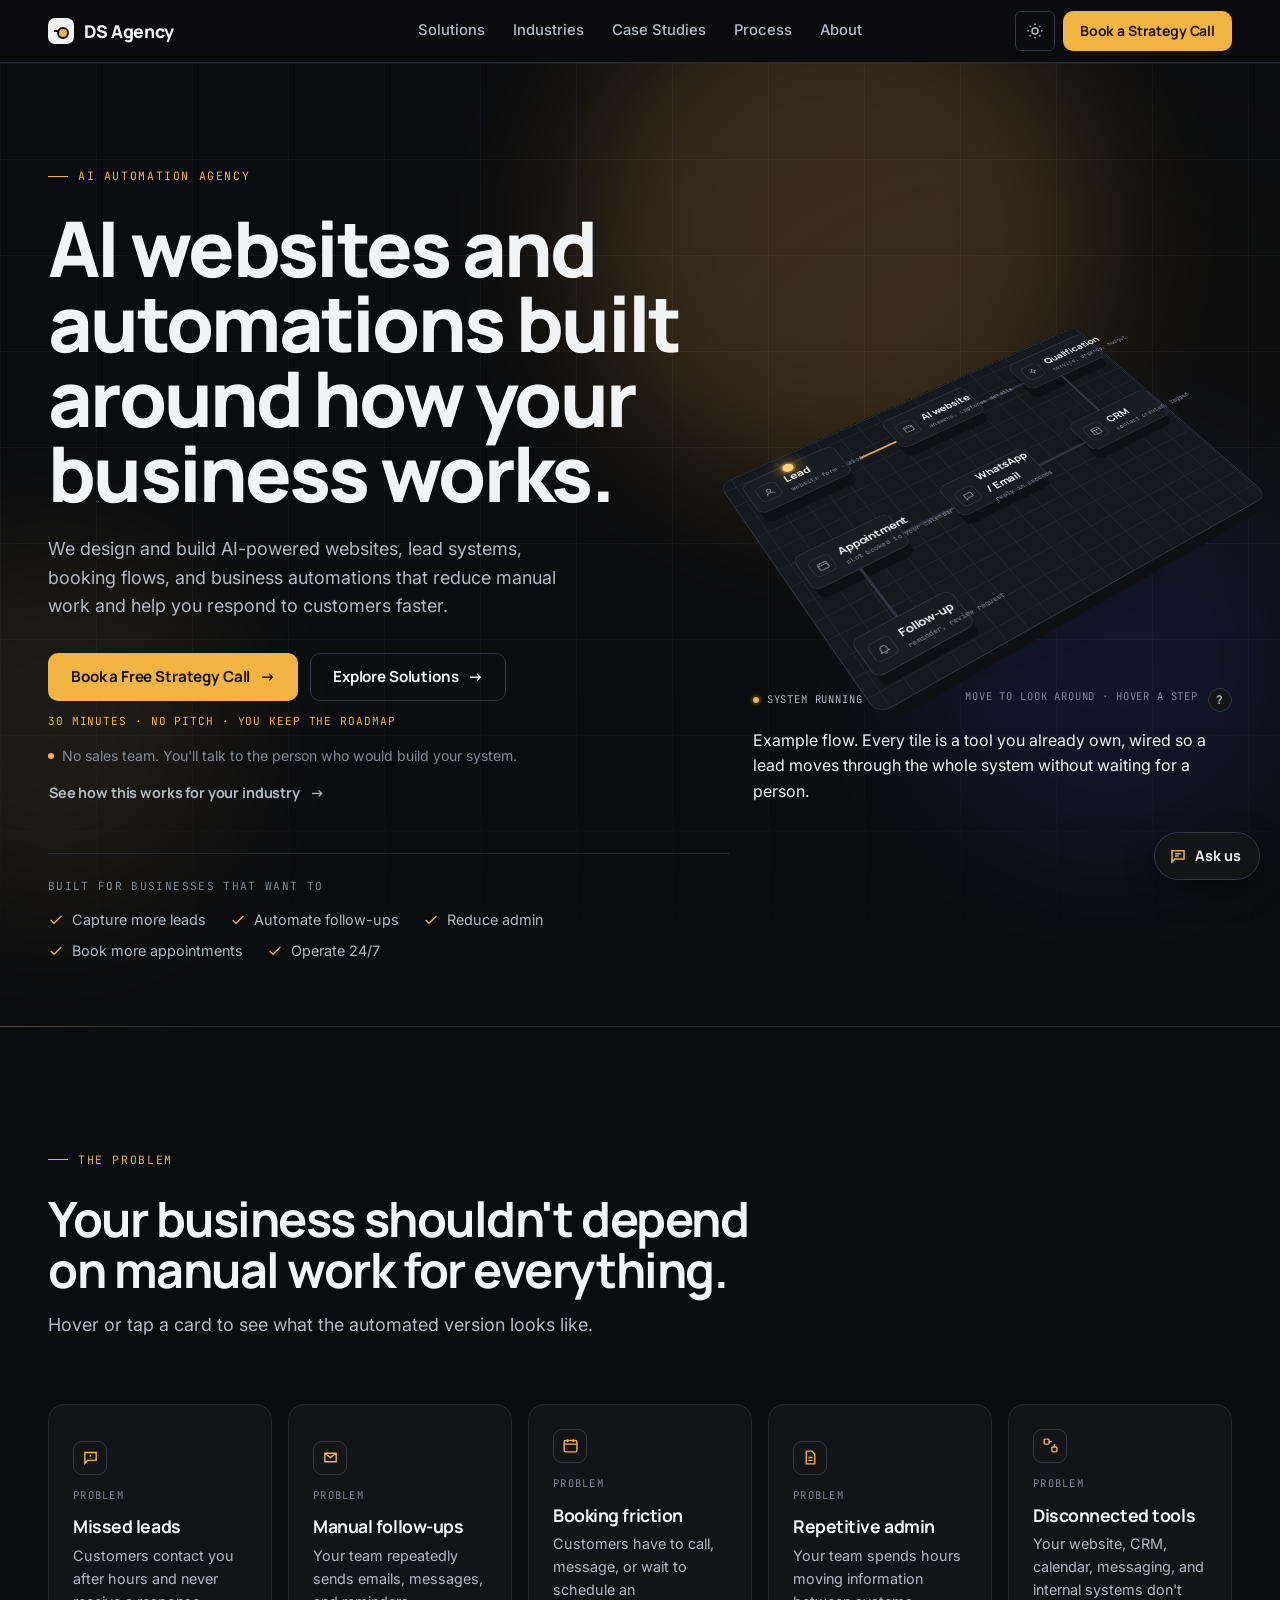
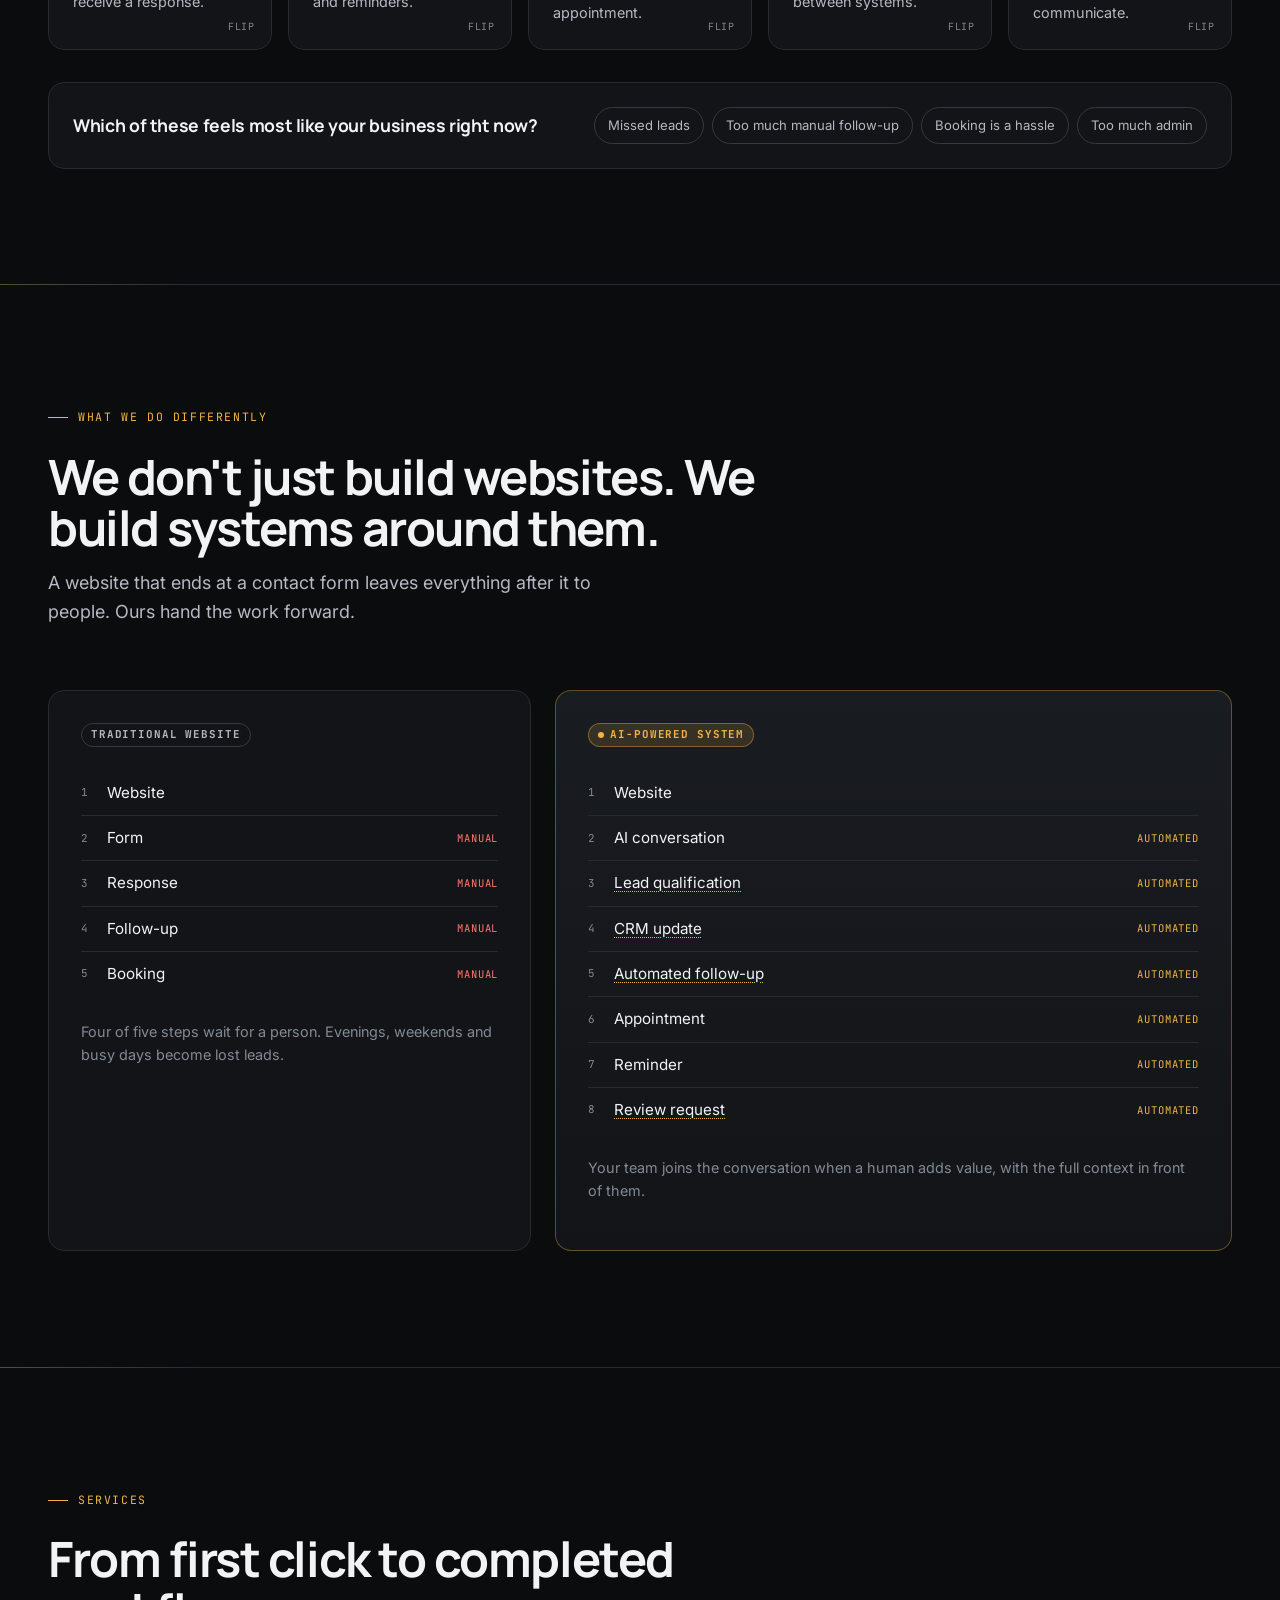
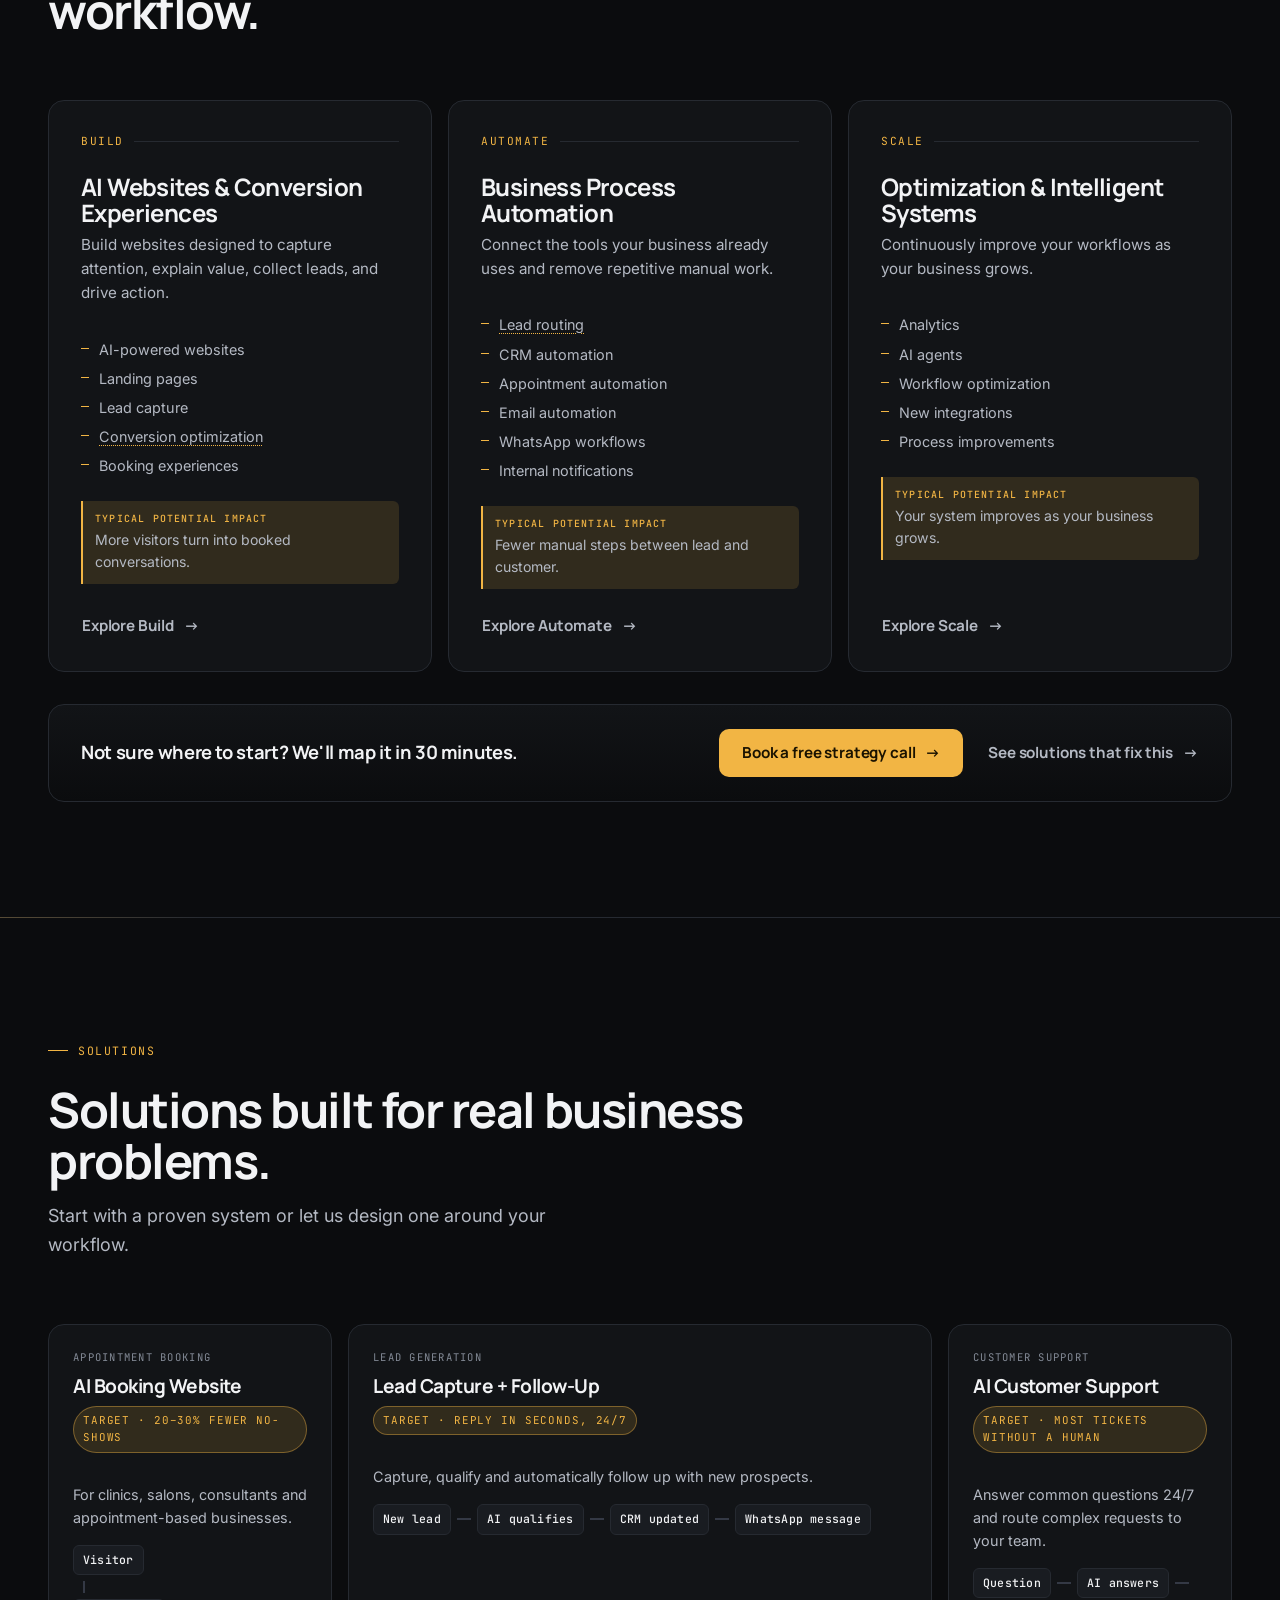
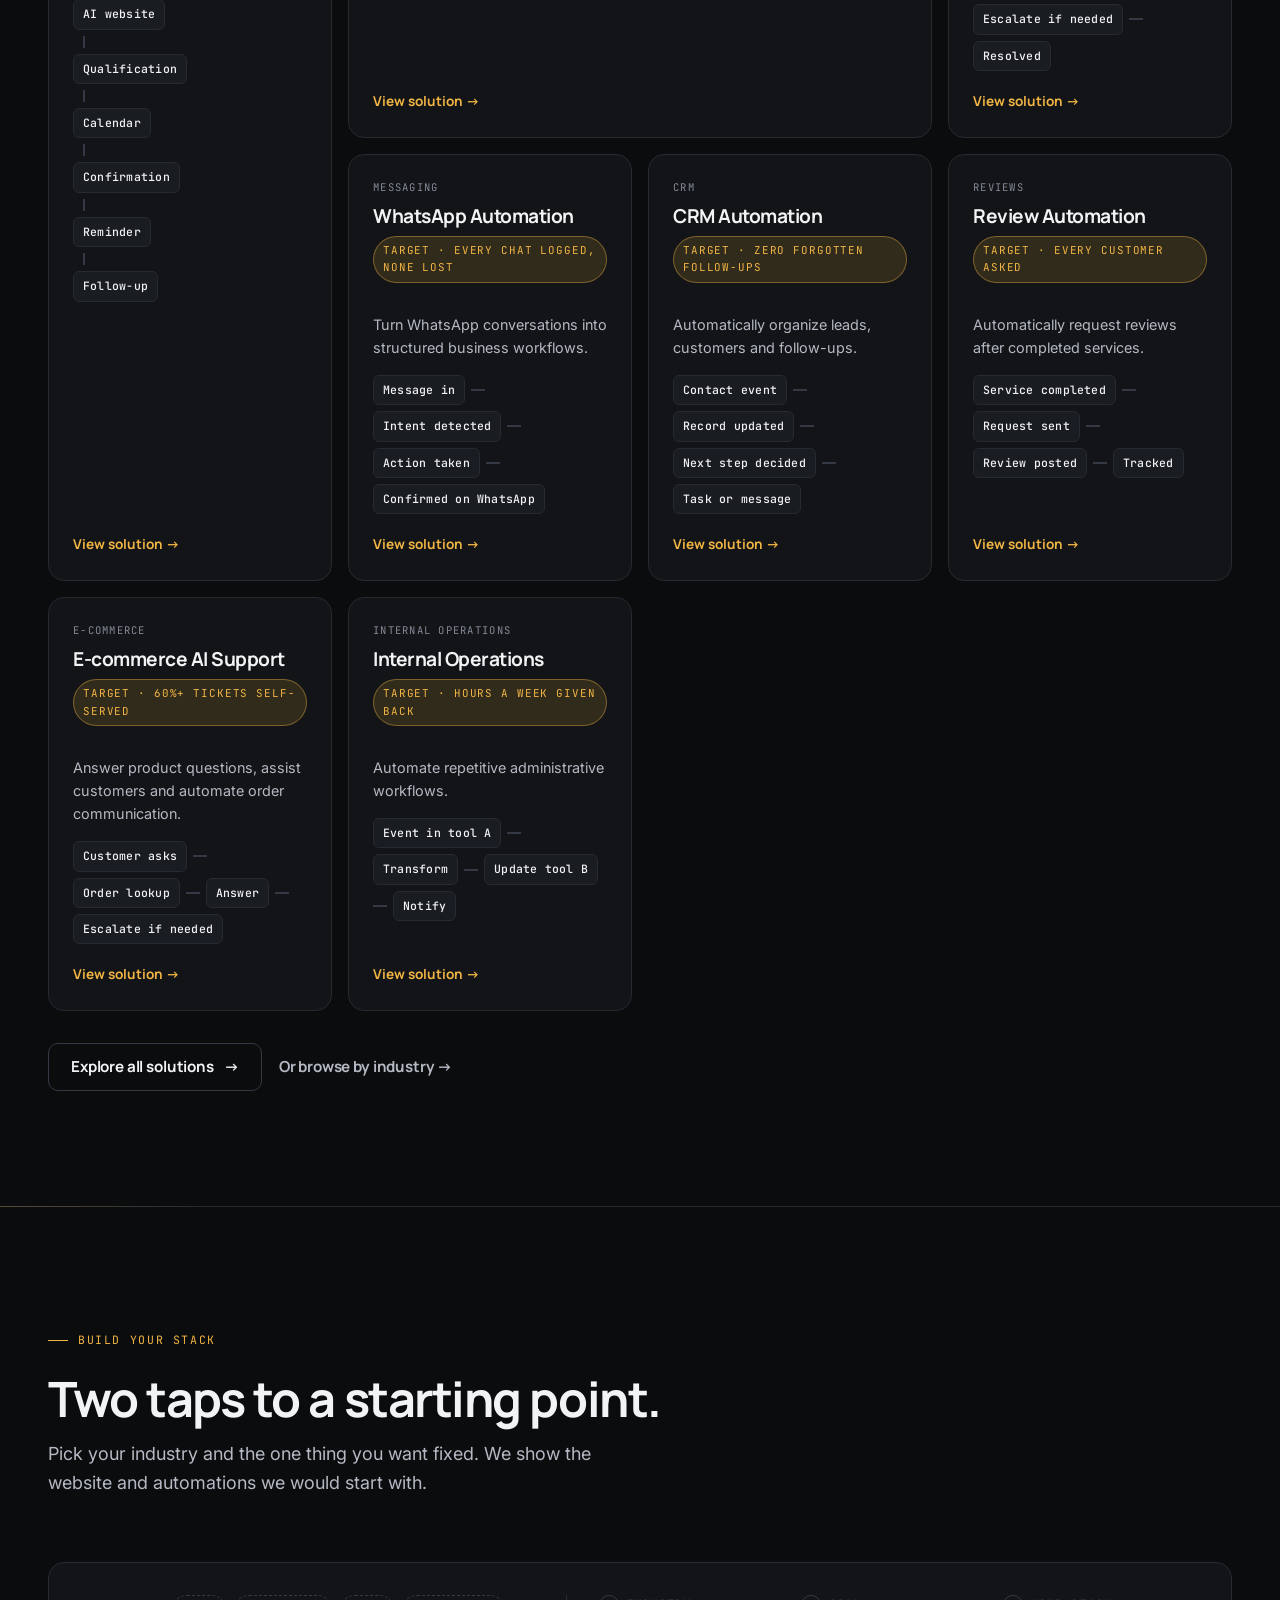
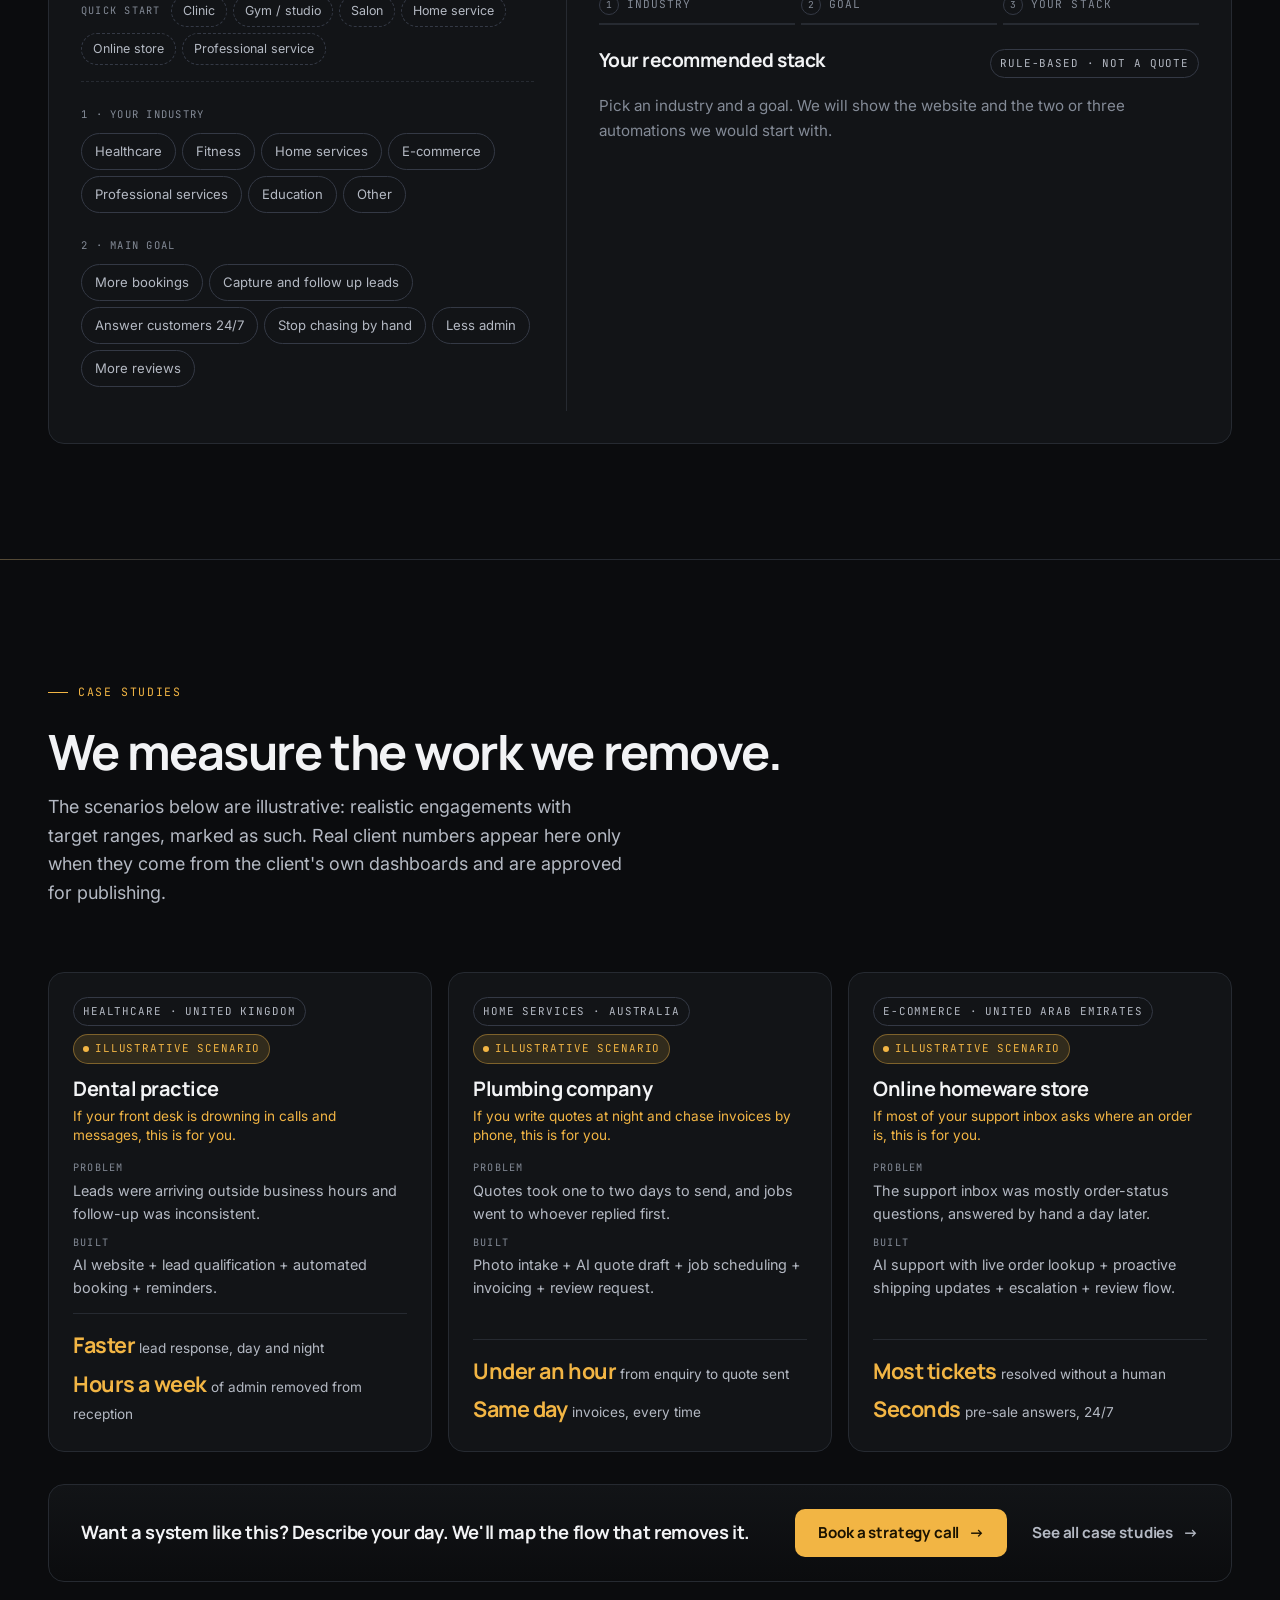
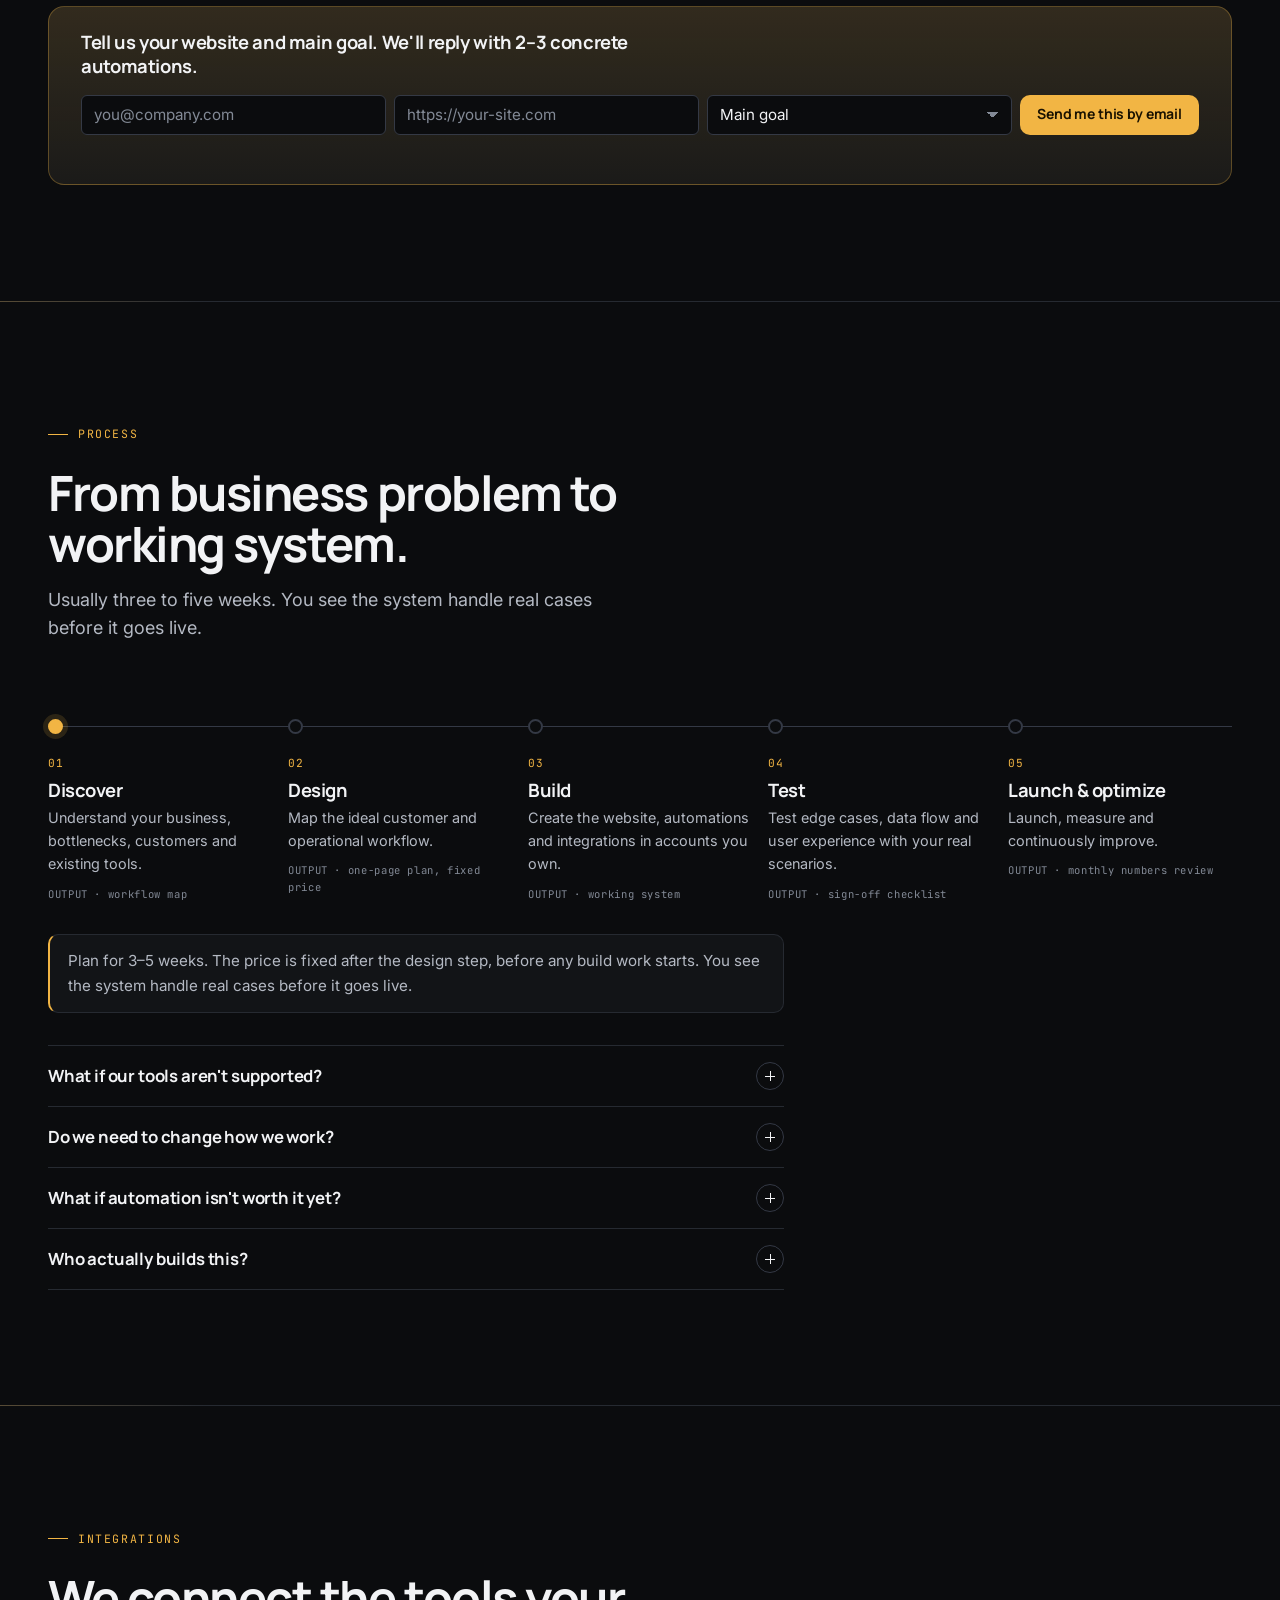
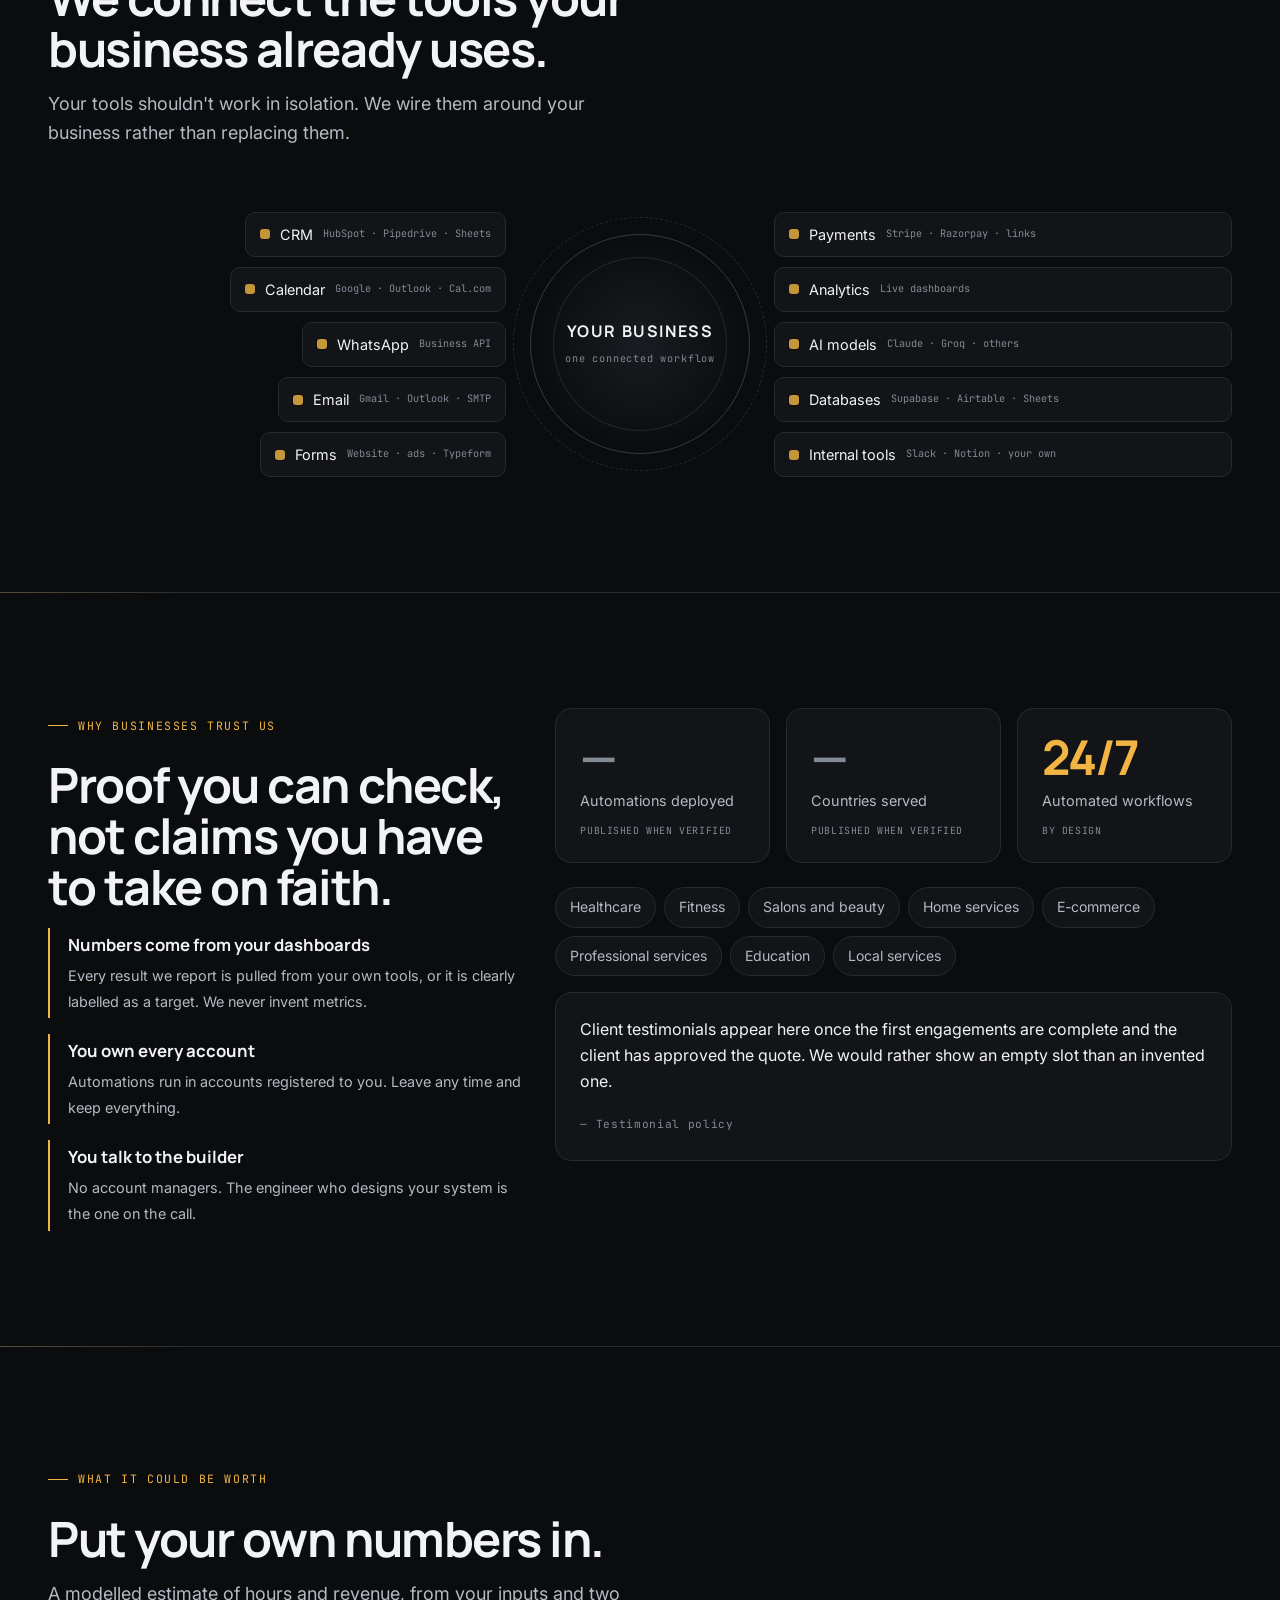
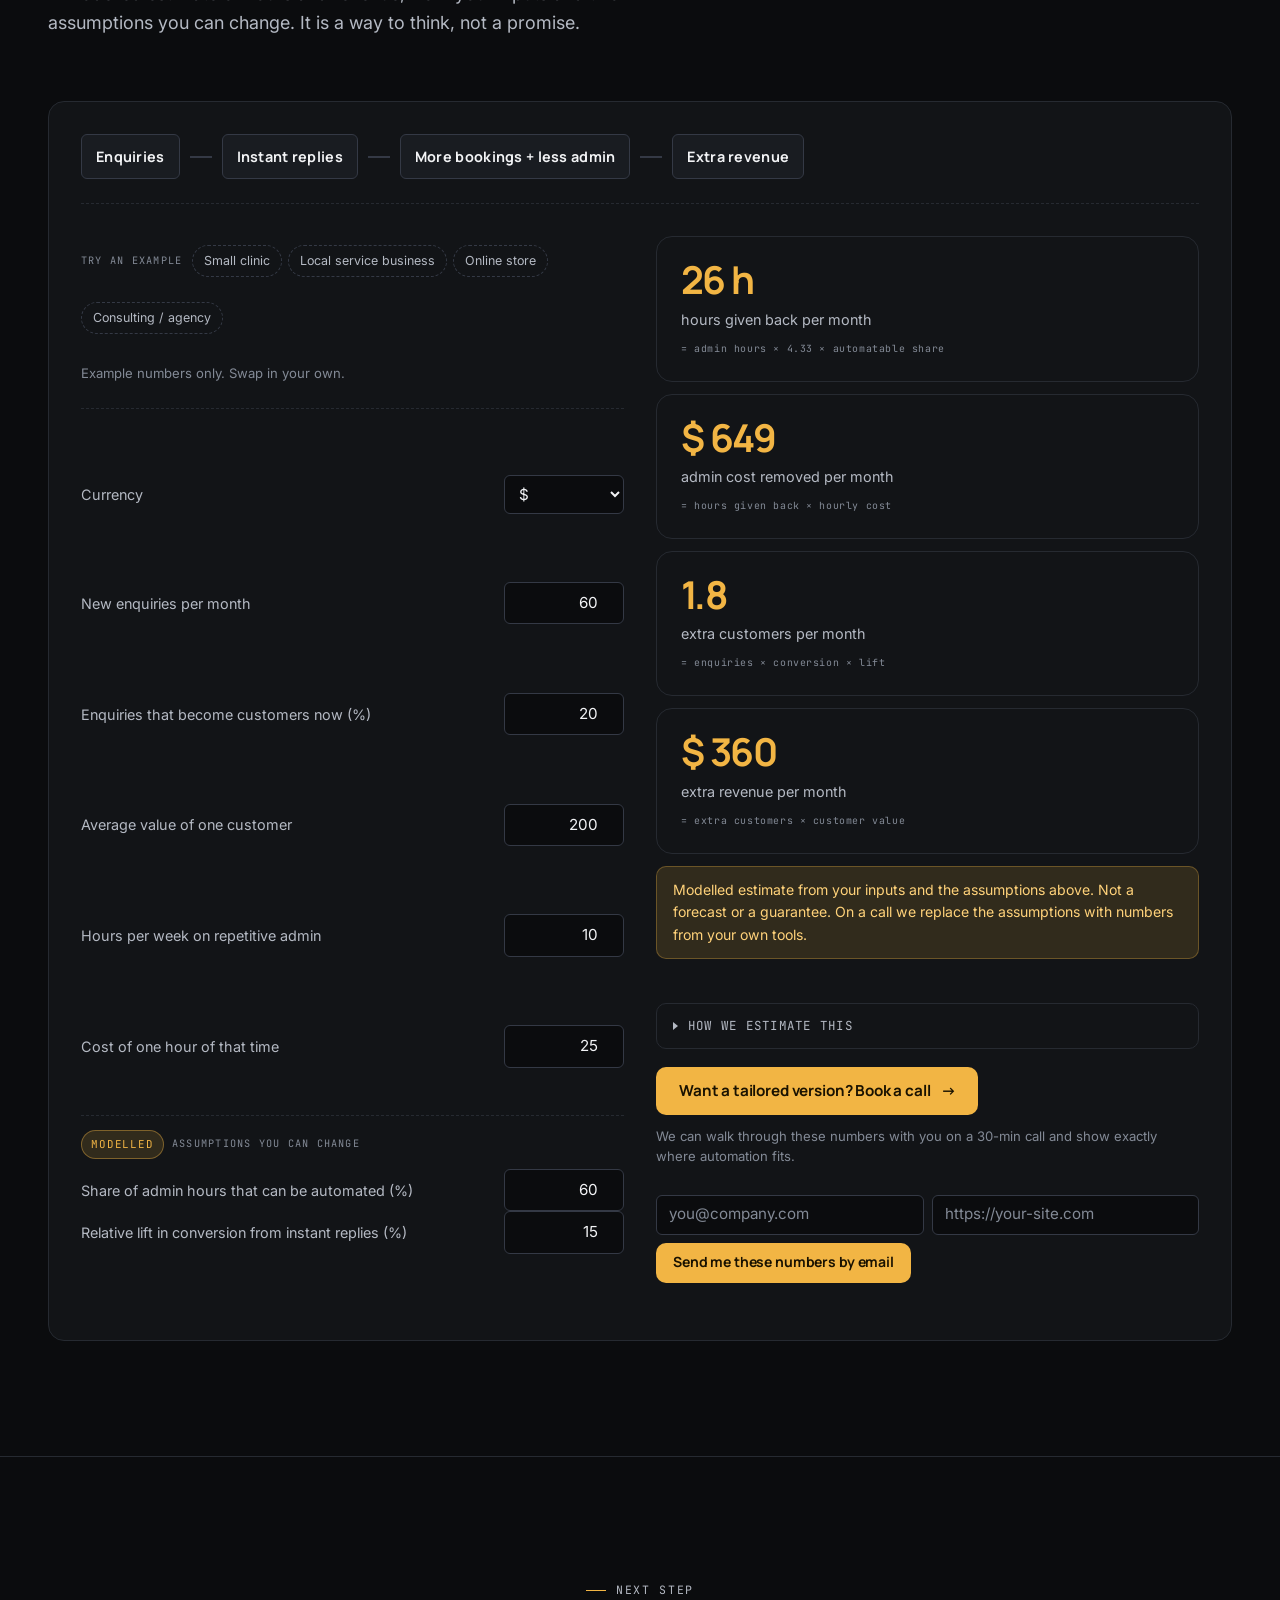
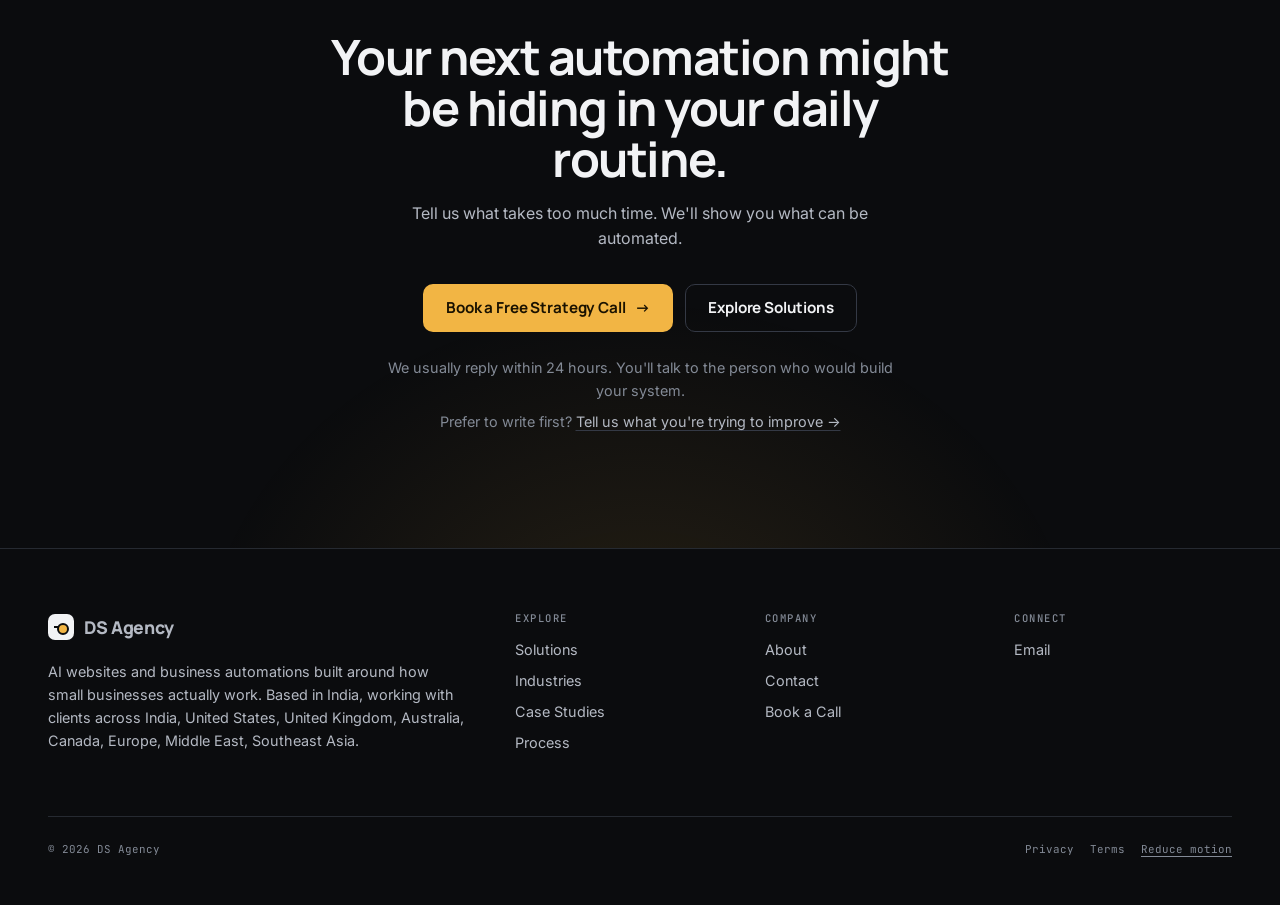
==== commit f8427e19: "Conversion layer: qualifier, workflow modal, mini-captures, presets, audit modal, related sections; " ====
--- a/index.html
+++ b/index.html
@@ -10,6 +10,7 @@
   <link href="https://fonts.googleapis.com/css2?family=Manrope:wght@600;700;800&family=Inter:wght@400;500;600&family=JetBrains+Mono:wght@400;500&display=swap" rel="stylesheet">
   <script src="theme.js"></script>
   <link rel="stylesheet" href="styles.css">
+  <link rel="stylesheet" href="conversion.css">
 </head>
 <body data-page="home">
 
@@ -25,6 +26,9 @@
             <a class="btn primary" href="book.html">Book a Free Strategy Call <span class="arr">→</span></a>
             <a class="btn ghost" href="solutions.html">Explore Solutions <span class="arr">→</span></a>
           </div>
+          <p class="cta-micro reveal d3">30 minutes · no pitch · you keep the roadmap</p>
+          <p class="hero-trust reveal d3">No sales team. You'll talk to the person who would build your system.</p>
+          <a class="btn quiet micro-cta reveal d3" href="#stack">See how this works for your industry <span class="arr">→</span></a>
           <div class="trust-row reveal d3">
             <div class="lbl">Built for businesses that want to</div>
             <ul>
@@ -78,6 +82,15 @@
           <div class="face back"><span class="k">Automated</span><h3>One connected workflow</h3><p>Website ↔ CRM ↔ calendar ↔ WhatsApp ↔ email, in sync, with a log of every step.</p></div>
           <span class="hint">FLIP</span>
         </button>
+      </div>
+      <div class="qualifier reveal" data-qualifier>
+        <p class="q-title">Which of these feels most like your business right now?</p>
+        <div class="chips">
+          <button class="chip" type="button" aria-pressed="false" data-focus="missed_leads">Missed leads</button>
+          <button class="chip" type="button" aria-pressed="false" data-focus="followup">Too much manual follow-up</button>
+          <button class="chip" type="button" aria-pressed="false" data-focus="booking">Booking is a hassle</button>
+          <button class="chip" type="button" aria-pressed="false" data-focus="admin">Too much admin</button>
+        </div>
       </div>
     </div>
   </section>
@@ -107,12 +120,12 @@
           <ul class="chain">
             <li><span class="n">1</span>Website</li>
             <li><span class="n">2</span>AI conversation<span class="who">automated</span></li>
-            <li><span class="n">3</span>Lead qualification<span class="who">automated</span></li>
-            <li><span class="n">4</span>CRM update<span class="who">automated</span></li>
-            <li><span class="n">5</span>Automated follow-up<span class="who">automated</span></li>
+            <li><span class="n">3</span><span class="term" tabindex="0" data-tip="A few quick questions to check the enquiry is a good fit before anyone spends time on it.">Lead qualification</span><span class="who">automated</span></li>
+            <li><span class="n">4</span><span class="term" tabindex="0" data-tip="The contact and what they asked for are saved to your customer list, with no typing.">CRM update</span><span class="who">automated</span></li>
+            <li><span class="n">5</span><span class="term" tabindex="0" data-tip="Reminder messages that go out on a schedule and stop the moment the person replies.">Automated follow-up</span><span class="who">automated</span></li>
             <li><span class="n">6</span>Appointment<span class="who">automated</span></li>
             <li><span class="n">7</span>Reminder<span class="who">automated</span></li>
-            <li><span class="n">8</span>Review request<span class="who">automated</span></li>
+            <li><span class="n">8</span><span class="term" tabindex="0" data-tip="A short message after the job asking a happy customer to leave a review.">Review request</span><span class="who">automated</span></li>
           </ul>
           <p class="foot">Your team joins the conversation when a human adds value, with the full context in front of them.</p>
         </div>
@@ -132,14 +145,16 @@
           <span class="k">BUILD</span>
           <h3>AI Websites &amp; Conversion Experiences</h3>
           <p>Build websites designed to capture attention, explain value, collect leads, and drive action.</p>
-          <ul><li>AI-powered websites</li><li>Landing pages</li><li>Lead capture</li><li>Conversion optimization</li><li>Booking experiences</li></ul>
+          <ul><li>AI-powered websites</li><li>Landing pages</li><li>Lead capture</li><li><span class="term" tabindex="0" data-tip="Small changes to a page that turn more visitors into enquiries or bookings.">Conversion optimization</span></li><li>Booking experiences</li></ul>
+          <p class="impact-line"><b>Typical potential impact</b> More visitors turn into booked conversations.</p>
           <a class="btn quiet" href="solutions.html?use=leads">Explore Build <span class="arr">→</span></a>
         </article>
         <article class="service reveal d1">
           <span class="k">AUTOMATE</span>
           <h3>Business Process Automation</h3>
           <p>Connect the tools your business already uses and remove repetitive manual work.</p>
-          <ul><li>Lead routing</li><li>CRM automation</li><li>Appointment automation</li><li>Email automation</li><li>WhatsApp workflows</li><li>Internal notifications</li></ul>
+          <ul><li><span class="term" tabindex="0" data-tip="Each new enquiry goes to the right person or team without anyone forwarding it.">Lead routing</span></li><li>CRM automation</li><li>Appointment automation</li><li>Email automation</li><li>WhatsApp workflows</li><li>Internal notifications</li></ul>
+          <p class="impact-line"><b>Typical potential impact</b> Fewer manual steps between lead and customer.</p>
           <a class="btn quiet" href="solutions.html?use=followup">Explore Automate <span class="arr">→</span></a>
         </article>
         <article class="service reveal d2">
@@ -147,9 +162,11 @@
           <h3>Optimization &amp; Intelligent Systems</h3>
           <p>Continuously improve your workflows as your business grows.</p>
           <ul><li>Analytics</li><li>AI agents</li><li>Workflow optimization</li><li>New integrations</li><li>Process improvements</li></ul>
+          <p class="impact-line"><b>Typical potential impact</b> Your system improves as your business grows.</p>
           <a class="btn quiet" href="solutions.html?use=ops">Explore Scale <span class="arr">→</span></a>
         </article>
       </div>
+      <div class="cta-row reveal"><span class="cta-row-text">Not sure where to start? We'll map it in 30 minutes.</span><a class="btn primary" href="book.html">Book a free strategy call <span class="arr">→</span></a><a class="btn quiet" href="solutions.html?use=followup">See solutions that fix this <span class="arr">→</span></a></div>
     </div>
   </section>
 
@@ -183,10 +200,30 @@
     <div class="wrap">
       <div class="sec-head reveal">
         <p class="eyebrow">Case studies</p>
-        <h2>We measure the work we remove.</h2>
+        <h2 class="kinetic-on-view">We measure the work we remove.</h2>
         <p class="lead">The scenarios below are illustrative: realistic engagements with target ranges, marked as such. Real client numbers appear here only when they come from the client's own dashboards and are approved for publishing.</p>
       </div>
       <div class="cases reveal" data-render="cases"></div>
+      <div class="cta-row reveal"><span class="cta-row-text">Want a system like this? Describe your day. We'll map the flow that removes it.</span><a class="btn primary" href="book.html">Book a strategy call <span class="arr">→</span></a><a class="btn quiet" href="case-studies.html">See all case studies <span class="arr">→</span></a></div>
+      <div class="capture reveal">
+        <p class="capture-title">Tell us your website and main goal. We'll reply with 2–3 concrete automations.</p>
+        <form class="mini-capture" data-kind="recommend" novalidate>
+          <input type="email" name="email" placeholder="you@company.com" required aria-label="Email">
+          <input type="url" name="website" placeholder="https://your-site.com" aria-label="Website (optional)">
+          <select name="goal" aria-label="Main goal">
+            <option value="">Main goal</option>
+            <option value="More bookings">More bookings</option>
+            <option value="Capture and follow up leads">Capture and follow up leads</option>
+            <option value="Answer customers 24/7">Answer customers 24/7</option>
+            <option value="Stop chasing by hand">Stop chasing by hand</option>
+            <option value="Less admin">Less admin</option>
+            <option value="More reviews">More reviews</option>
+            <option value="Not sure yet">Not sure yet</option>
+          </select>
+          <button class="btn sm primary" type="submit">Send me this by email</button>
+          <p class="status" role="status" aria-live="polite"></p>
+        </form>
+      </div>
     </div>
   </section>
 
@@ -205,6 +242,25 @@
         <div class="stage" style="--i:3"><span class="dot"></span><div class="n">04</div><h3>Test</h3><p>Test edge cases, data flow and user experience with your real scenarios.</p><div class="out">OUTPUT · sign-off checklist</div></div>
         <div class="stage" style="--i:4"><span class="dot"></span><div class="n">05</div><h3>Launch &amp; optimize</h3><p>Launch, measure and continuously improve.</p><div class="out">OUTPUT · monthly numbers review</div></div>
       </div>
+      <p class="process-note reveal">Plan for 3–5 weeks. The price is fixed after the design step, before any build work starts. You see the system handle real cases before it goes live.</p>
+      <div class="faq reveal">
+        <details>
+          <summary>What if our tools aren't supported?</summary>
+          <p>Most tools have a way to connect (an API), an export, or an email trigger we can work with. If one really can't connect, we'll say so and suggest a simple swap or a manual step. We'll check your stack in the strategy call.</p>
+        </details>
+        <details>
+          <summary>Do we need to change how we work?</summary>
+          <p>No. We build around the steps you already follow and only remove the ones that don't need a person. Your team keeps the tools it knows, with less copy-paste. Tell us how a normal day runs and we'll map what stays and what goes.</p>
+        </details>
+        <details>
+          <summary>What if automation isn't worth it yet?</summary>
+          <p>Sometimes it isn't. If you get a handful of enquiries a week, a simple checklist may be all you need for now. If it's not worth it, we'll tell you honestly.</p>
+        </details>
+        <details>
+          <summary>Who actually builds this?</summary>
+          <p>The engineer you speak to on the strategy call. There is no sales team and no hand-off, so the person who understands your workflow is the one who builds it. Book a call and you'll meet them on day one.</p>
+        </details>
+      </div>
     </div>
   </section>
 
@@ -218,19 +274,19 @@
       </div>
       <div class="hub reveal">
         <div class="side left">
-          <div class="int"><span class="sq"></span>CRM <small>HubSpot · Pipedrive · Sheets</small></div>
-          <div class="int"><span class="sq"></span>Calendar <small>Google · Outlook · Cal.com</small></div>
-          <div class="int"><span class="sq"></span>WhatsApp <small>Business API</small></div>
-          <div class="int"><span class="sq"></span>Email <small>Gmail · Outlook · SMTP</small></div>
-          <div class="int"><span class="sq"></span>Forms <small>Website · ads · Typeform</small></div>
+          <div class="int" tabindex="0" data-tip="Commonly used for keeping every lead and customer record up to date on its own"><span class="sq"></span>CRM <small>HubSpot · Pipedrive · Sheets</small></div>
+          <div class="int" tabindex="0" data-tip="Commonly used for self-serve booking, reminders and rescheduling"><span class="sq"></span>Calendar <small>Google · Outlook · Cal.com</small></div>
+          <div class="int" tabindex="0" data-tip="Commonly used for instant replies, confirmations and follow-ups"><span class="sq"></span>WhatsApp <small>Business API</small></div>
+          <div class="int" tabindex="0" data-tip="Commonly used for confirmations, follow-up sequences and reports"><span class="sq"></span>Email <small>Gmail · Outlook · SMTP</small></div>
+          <div class="int" tabindex="0" data-tip="Commonly used for capturing enquiries from your site and ads"><span class="sq"></span>Forms <small>Website · ads · Typeform</small></div>
         </div>
         <div class="core"><div><b>Your business</b><small>one connected workflow</small></div></div>
         <div class="side right">
-          <div class="int"><span class="sq"></span>Payments <small>Stripe · Razorpay · links</small></div>
-          <div class="int"><span class="sq"></span>Analytics <small>Live dashboards</small></div>
-          <div class="int"><span class="sq"></span>AI models <small>Claude · Groq · others</small></div>
-          <div class="int"><span class="sq"></span>Databases <small>Supabase · Airtable · Sheets</small></div>
-          <div class="int"><span class="sq"></span>Internal tools <small>Slack · Notion · your own</small></div>
+          <div class="int" tabindex="0" data-tip="Commonly used for payment links, invoices and reminders"><span class="sq"></span>Payments <small>Stripe · Razorpay · links</small></div>
+          <div class="int" tabindex="0" data-tip="Commonly used for one live dashboard of enquiries, bookings and no-shows"><span class="sq"></span>Analytics <small>Live dashboards</small></div>
+          <div class="int" tabindex="0" data-tip="Commonly used for answering, qualifying and drafting from your own material"><span class="sq"></span>AI models <small>Claude · Groq · others</small></div>
+          <div class="int" tabindex="0" data-tip="Commonly used for the records behind bookings, orders and reports"><span class="sq"></span>Databases <small>Supabase · Airtable · Sheets</small></div>
+          <div class="int" tabindex="0" data-tip="Commonly used for staff notifications and hand-offs"><span class="sq"></span>Internal tools <small>Slack · Notion · your own</small></div>
         </div>
       </div>
     </div>
@@ -281,12 +337,14 @@
   <section class="block cta-band">
     <div class="wrap">
       <p class="eyebrow reveal" style="justify-content:center">Next step</p>
-      <h2 class="reveal">Your next automation might be hiding in your daily routine.</h2>
+      <h2 class="reveal kinetic-on-view">Your next automation might be hiding in your daily routine.</h2>
       <p class="reveal d1">Tell us what takes too much time. We'll show you what can be automated.</p>
       <div class="actions reveal d2">
         <a class="btn primary" href="book.html">Book a Free Strategy Call <span class="arr">→</span></a>
         <a class="btn ghost" href="solutions.html">Explore Solutions</a>
       </div>
+      <p class="cta-sub reveal d2" data-focus-copy>We usually reply within 24 hours. You'll talk to the person who would build your system.</p>
+      <p class="cta-alt reveal d2">Prefer to write first? <a href="contact.html">Tell us what you're trying to improve →</a></p>
     </div>
   </section>
 
@@ -294,5 +352,6 @@
   <script src="data.js"></script>
   <script src="site.js"></script>
   <script src="chat.js"></script>
+  <script src="conversion.js"></script>
 </body>
 </html>
--- a/styles.css
+++ b/styles.css
@@ -29,7 +29,7 @@
 :root[data-theme="light"] {
   --bg-0: #f5f6f8; --bg-1: #ffffff; --bg-2: #eef0f3; --bg-3: #e3e6eb;
   --line: #e1e4e9; --line-2: #cbd1d9;
-  --text: #101214; --text-2: #3d434d; --muted: #6b7280;
+  --text: #101214; --text-2: #3d434d; --muted: #646b78; /* 4.96:1 on bg-0 */
   --accent: #e9a930; --accent-2: #f2b544; --accent-hover: #d8991f; --accent-ink: #1a1200; --accent-dim: rgba(233,169,48,.16);
   --accent-text: #8f5f00; --accent-note: #6b4700;
   --danger: #c93c2c;
@@ -279,11 +279,15 @@
 .problems { display: grid; grid-template-columns: repeat(5, 1fr); gap: var(--s2); }
 .problem { position: relative; min-height: 240px; border: 1px solid var(--line); border-radius: var(--r-lg); background: var(--bg-1); padding: var(--s3); cursor: pointer; overflow: hidden; transition: border-color .25s, transform .25s var(--ease); text-align: left; width: 100%; }
 .problem:hover, .problem:focus-visible, .problem.on { border-color: var(--line-2); transform: translateY(-2px); }
-.problem .face { transition: opacity .3s var(--ease), transform .3s var(--ease); }
-.problem .face.front { position: relative; }
-.problem .face.back { position: absolute; inset: var(--s3); opacity: 0; transform: translateY(10px); }
-.problem:hover .front, .problem:focus-visible .front, .problem.on .front { opacity: 0; transform: translateY(-10px); }
-.problem:hover .back, .problem:focus-visible .back, .problem.on .back { opacity: 1; transform: none; }
+/* Real 3D flip: front rotates away, back rotates in. Faces hide their backface. */
+.problem { perspective: 1100px; }
+.problem .face { transition: transform .6s var(--ease); backface-visibility: hidden; -webkit-backface-visibility: hidden; transform-style: preserve-3d; }
+.problem .face.front { position: relative; transform: rotateY(0deg); }
+.problem .face.back { position: absolute; inset: var(--s3); transform: rotateY(-180deg); }
+.problem:hover .front, .problem:focus-visible .front, .problem.on .front { transform: rotateY(180deg); }
+.problem:hover .back, .problem:focus-visible .back, .problem.on .back { transform: rotateY(0deg); }
+@media (prefers-reduced-motion: reduce) { .problem .face { transition: none; } }
+:root[data-motion="reduced"] .problem .face { transition: none; }
 .problem h3 { font-size: 1.1rem; margin-bottom: 8px; }
 .problem p { font-size: 0.9rem; color: var(--text-2); margin: 0; }
 .problem .k { font-family: var(--mono); font-size: 0.66rem; letter-spacing: .12em; text-transform: uppercase; color: var(--muted); margin-bottom: 14px; display: block; }
@@ -911,3 +915,25 @@
   .timeline::before { transform: none; } .timeline .stage, .problem .icon, .impact .metric, .metrics .metric { opacity: 1; transform: none; transition: none; }
   .sol .peek { transition: none; }
 }
+
+/* Ion additions: glow on more cards, integration tooltips, animated FAQ */
+.case:hover, .industry:hover { box-shadow: 0 0 0 1px rgba(242,181,68,.35), 0 18px 50px -20px rgba(242,181,68,.3); border-color: rgba(242,181,68,.45); }
+.industry { transition: border-color .25s, box-shadow .25s; }
+.int[data-tip] { position: relative; cursor: default; }
+.int[data-tip]::after {
+  content: attr(data-tip); position: absolute; left: 0; bottom: calc(100% + 8px); z-index: 6;
+  width: max-content; max-width: 240px; padding: 8px 10px; border-radius: var(--r-sm);
+  background: var(--bg-3); color: var(--text); border: 1px solid var(--line-2);
+  font-size: 0.8rem; line-height: 1.4; white-space: normal;
+  opacity: 0; visibility: hidden; transform: translateY(4px); pointer-events: none;
+  transition: opacity .15s, transform .15s, visibility 0s .15s;
+}
+.int[data-tip]:hover::after, .int[data-tip]:focus-visible::after { opacity: 1; visibility: visible; transform: none; transition-delay: 0s; }
+.hub .side.right .int[data-tip]::after { left: auto; right: 0; }
+/* FAQ: animated open/close where the browser supports it (Chrome 131+, others fall back to instant) */
+@supports (interpolate-size: allow-keywords) {
+  .faq details { interpolate-size: allow-keywords; }
+  .faq details::details-content { block-size: 0; overflow: hidden; transition: block-size .35s var(--ease), content-visibility .35s allow-discrete; }
+  .faq details[open]::details-content { block-size: auto; }
+}
+@media (prefers-reduced-motion: reduce) { .faq details::details-content { transition: none; } .case:hover, .industry:hover { box-shadow: none; } }
--- a/conversion.css
+++ b/conversion.css
@@ -0,0 +1,328 @@
+/* ==================================================================
+   Conversion layer. Loads after styles.css on every page.
+   Owns: qualifier, catalog meta, solutions bar, workflow modal extras,
+   mini-capture forms, presets, progress strip, FAQ, tooltips, sticky bar.
+   Tokens only, so the light theme (:root[data-theme="light"]) just works.
+================================================================== */
+
+/* ------------------------------------------------------------------
+   Small shared text bits
+------------------------------------------------------------------ */
+.fine { font-size: 0.82rem; color: var(--muted); line-height: 1.5; margin: 0 0 12px; }
+.cta-sub { font-size: 0.9rem; color: var(--muted); margin: 10px 0 0; max-width: 34rem; }
+.cta-alt { font-size: 0.9rem; color: var(--muted); margin: 8px 0 0; }
+.cta-alt a { color: var(--text-2); text-decoration: underline; text-underline-offset: 3px; text-decoration-color: var(--line-2); }
+.cta-alt a:hover { color: var(--accent-text); text-decoration-color: currentColor; }
+.cta-band .cta-sub { color: var(--muted); margin: var(--s3) auto 0; max-width: 32rem; }
+.cta-band .cta-alt { color: var(--muted); margin: 8px auto 0; max-width: 32rem; }
+
+/* ------------------------------------------------------------------
+   H11 Hero additions
+------------------------------------------------------------------ */
+.hero .cta-micro { margin: 12px 0 0; font-family: var(--mono); font-size: 0.7rem; letter-spacing: .08em; text-transform: uppercase; color: var(--accent-text); }
+.hero .hero-trust { display: flex; align-items: center; gap: 8px; margin: 14px 0 0; font-size: 0.88rem; color: var(--muted); max-width: 34rem; }
+.hero .hero-trust::before { content: ""; width: 6px; height: 6px; border-radius: 50%; background: var(--accent); flex: none; }
+.hero .micro-cta { margin-top: 12px; font-size: 0.9rem; }
+
+/* ------------------------------------------------------------------
+   H1 Micro-qualifier + card spotlight
+------------------------------------------------------------------ */
+.qualifier {
+  margin-top: var(--s4); display: flex; flex-wrap: wrap; align-items: center; gap: var(--s2) var(--s4);
+  padding: var(--s3); border: 1px solid var(--line); border-radius: var(--r-lg); background: var(--bg-1);
+}
+.q-title { margin: 0; flex: 1 1 18rem; font-family: var(--display); font-weight: 700; font-size: 1.1rem; letter-spacing: -0.02em; line-height: 1.3; }
+.qualifier .chips { display: flex; flex-wrap: wrap; gap: 8px; }
+.sol.spot {
+  border-color: var(--accent);
+  box-shadow: 0 0 0 2px var(--accent), 0 0 0 8px var(--accent-dim);
+  animation: spotRing 2.4s var(--ease) 1;
+}
+@keyframes spotRing {
+  0%   { box-shadow: 0 0 0 0 var(--accent), 0 0 0 0 var(--accent-dim); }
+  30%  { box-shadow: 0 0 0 2px var(--accent), 0 0 0 16px var(--accent-dim); }
+  100% { box-shadow: 0 0 0 2px var(--accent), 0 0 0 8px var(--accent-dim); }
+}
+
+/* ------------------------------------------------------------------
+   H2 Services: typical impact line + CTA row (also used after cases and the catalog)
+------------------------------------------------------------------ */
+.impact-line, .service .impact-line {
+  margin: 0 0 var(--s3); padding: 10px 12px; border-left: 2px solid var(--accent); border-radius: 0 var(--r-sm) var(--r-sm) 0;
+  background: var(--accent-dim); font-size: 0.88rem; color: var(--text-2);
+}
+.impact-line b { display: block; margin-bottom: 2px; font-family: var(--mono); font-weight: 500; font-size: 0.62rem; letter-spacing: 0.12em; text-transform: uppercase; color: var(--accent-text); }
+.cta-row {
+  margin-top: var(--s4); display: flex; flex-wrap: wrap; align-items: center; gap: var(--s2) var(--s3);
+  padding: var(--s3) var(--s4); border: 1px solid var(--line); border-radius: var(--r-lg);
+  background: linear-gradient(180deg, var(--bg-1), var(--bg-0));
+}
+.cta-row-text { flex: 1 1 22rem; font-family: var(--display); font-weight: 700; font-size: 1.15rem; letter-spacing: -0.02em; line-height: 1.3; }
+@media (max-width: 640px) {
+  .cta-row { padding: var(--s3); }
+  .cta-row .btn.primary { width: 100%; justify-content: center; }
+}
+
+/* ------------------------------------------------------------------
+   H3 Catalog card meta: hidden until hover/focus, same technique as .peek
+------------------------------------------------------------------ */
+.sol .peek-meta { max-height: 0; opacity: 0; overflow: hidden; margin: 0; display: flex; flex-wrap: wrap; gap: 6px; transition: max-height .35s var(--ease), opacity .3s; }
+.sol .peek-meta .badge { font-size: 0.66rem; padding: 4px 8px; }
+.sol:hover .peek-meta, .sol:focus-visible .peek-meta { max-height: 80px; opacity: 1; }
+@media (hover: none) { .sol .peek-meta { max-height: 80px; opacity: 1; } } /* no hover on touch: always show setup time */
+
+/* ------------------------------------------------------------------
+   H4 Sticky solutions mini-bar (desktop only, centred, clear of the chat launcher)
+------------------------------------------------------------------ */
+.solbar {
+  position: fixed; left: 50%; bottom: 20px; z-index: 65; transform: translateX(-50%);
+  width: max-content; max-width: calc(100vw - 300px);
+  display: flex; align-items: center; gap: var(--s2); padding: 8px 8px 8px 18px;
+  border: 1px solid var(--line-2); border-radius: 999px; background: var(--nav-bg-2);
+  backdrop-filter: blur(14px); -webkit-backdrop-filter: blur(14px);
+  box-shadow: 0 0 0 1px rgba(242,181,68,.12), 0 18px 50px -20px rgba(242,181,68,.35);
+  animation: solbarIn .35s var(--ease);
+}
+.solbar-count { font-family: var(--mono); font-size: 0.7rem; letter-spacing: 0.08em; text-transform: uppercase; color: var(--text-2); white-space: nowrap; }
+.solbar .btn { white-space: nowrap; border-radius: 999px; }
+@keyframes solbarIn { from { opacity: 0; transform: translate(-50%, 12px); } to { opacity: 1; transform: translateX(-50%); } }
+@media (max-width: 900px) { .solbar { display: none !important; } }
+
+/* ------------------------------------------------------------------
+   H5 Workflow modal (extends .modal / .box / .close from styles.css)
+------------------------------------------------------------------ */
+#workflow-modal .box { width: min(560px, 100%); max-height: calc(100vh - var(--s4)); overflow: auto; }
+#workflow-modal form { gap: 12px; }
+#workflow-modal label { display: grid; gap: 6px; font-size: 0.85rem; font-weight: 500; color: var(--text-2); }
+#workflow-modal label .opt { color: var(--muted); font-weight: 400; }
+#workflow-modal input, #workflow-modal select, #workflow-modal textarea {
+  width: 100%; font: inherit; font-size: 1rem; color: var(--text); padding: 12px 14px; min-height: 48px;
+  background: var(--bg-0); border: 1px solid var(--line-2); border-radius: var(--r-sm);
+  transition: border-color .15s, box-shadow .15s;
+}
+#workflow-modal select {
+  appearance: none; -webkit-appearance: none; padding-right: 36px;
+  background-image: linear-gradient(45deg, transparent 50%, var(--muted) 50%), linear-gradient(135deg, var(--muted) 50%, transparent 50%);
+  background-position: calc(100% - 20px) 50%, calc(100% - 14px) 50%; background-size: 6px 6px; background-repeat: no-repeat;
+}
+#workflow-modal textarea { min-height: 96px; resize: vertical; }
+#workflow-modal input:focus, #workflow-modal select:focus, #workflow-modal textarea:focus { outline: none; border-color: var(--accent-text); box-shadow: 0 0 0 3px var(--accent-dim); }
+#workflow-modal label.invalid input, #workflow-modal label.invalid select, #workflow-modal label.invalid textarea { border-color: var(--danger); }
+#workflow-modal .btn.primary { justify-content: center; margin-top: 4px; }
+#workflow-modal .status.err { color: var(--danger); }
+#workflow-modal .close, #audit-modal .close { width: 40px; height: 40px; }
+#audit-modal select, #audit-modal textarea { font: inherit; font-size: 1rem; color: var(--text); background: var(--bg-0); border: 1px solid var(--line-2); border-radius: var(--r-sm); padding: 12px 14px; }
+#audit-modal textarea { min-height: 72px; resize: vertical; }
+#audit-modal select:focus, #audit-modal textarea:focus { outline: none; border-color: var(--accent-text); box-shadow: 0 0 0 3px var(--accent-dim); }
+body.modal-open { overflow: hidden; }
+
+/* ------------------------------------------------------------------
+   H6 Mini-capture forms: one row on desktop, stacked on mobile
+------------------------------------------------------------------ */
+.mini-capture { display: flex; flex-wrap: wrap; align-items: center; gap: 8px; margin-top: var(--s2); }
+.fine + .mini-capture { margin-top: 4px; }
+.mini-capture input, .mini-capture select {
+  flex: 1 1 180px; min-width: 0; font: inherit; font-size: 0.95rem; color: var(--text); padding: 0 12px; min-height: 40px;
+  background: var(--bg-0); border: 1px solid var(--line-2); border-radius: var(--r-sm);
+  transition: border-color .15s, box-shadow .15s;
+}
+.mini-capture select {
+  appearance: none; -webkit-appearance: none; padding-right: 32px;
+  background-image: linear-gradient(45deg, transparent 50%, var(--muted) 50%), linear-gradient(135deg, var(--muted) 50%, transparent 50%);
+  background-position: calc(100% - 18px) 50%, calc(100% - 12px) 50%; background-size: 6px 6px; background-repeat: no-repeat;
+}
+.mini-capture input:focus, .mini-capture select:focus { outline: none; border-color: var(--accent-text); box-shadow: 0 0 0 3px var(--accent-dim); }
+.mini-capture input.invalid, .mini-capture select.invalid { border-color: var(--danger); }
+.mini-capture .btn { flex: none; white-space: nowrap; }
+.mini-capture .status { flex: 0 0 100%; margin: 0; font-size: 0.85rem; color: var(--text-2); }
+.mini-capture .status { min-height: 1.3em; }
+.mini-capture .status.ok { color: var(--accent-text); }
+.mini-capture .status.err { color: var(--danger); }
+@media (max-width: 640px) {
+  .mini-capture input, .mini-capture select { flex: 1 1 100%; }
+  .mini-capture .btn { flex: 1 1 100%; justify-content: center; }
+}
+
+/* ------------------------------------------------------------------
+   H7 / H8 Presets, progress strip, ROI diagram
+------------------------------------------------------------------ */
+.presets { display: flex; flex-wrap: wrap; align-items: center; gap: 6px; margin-bottom: var(--s3); padding-bottom: var(--s2); border-bottom: 1px dashed var(--line); }
+.presets .lbl, .configurator .presets .lbl, .roi .presets .lbl { flex: none; margin: 0 4px 0 0; font-family: var(--mono); font-size: 0.64rem; letter-spacing: 0.12em; text-transform: uppercase; color: var(--muted); }
+.presets .chip { font-size: 0.78rem; padding: 5px 11px; min-height: 32px; border-style: dashed; }
+.presets .chip:hover, .presets .chip:focus-visible { border-style: solid; }
+.roi > .presets, .roi > .roi-diagram { grid-column: 1 / -1; }
+
+.progress { list-style: none; margin: 0 0 var(--s3); padding: 0; display: flex; gap: 6px; counter-reset: pg; }
+.progress li {
+  flex: 1; display: flex; align-items: center; gap: 8px; padding-bottom: 8px; border-bottom: 2px solid var(--line);
+  font-family: var(--mono); font-size: 0.7rem; letter-spacing: 0.1em; text-transform: uppercase; color: var(--muted);
+  transition: color .25s, border-color .25s;
+}
+.progress li::before {
+  counter-increment: pg; content: counter(pg); width: 18px; height: 18px; flex: none; border-radius: 50%;
+  border: 1px solid var(--line-2); display: grid; place-items: center; font-size: 0.6rem; letter-spacing: 0;
+  transition: background .25s, color .25s, border-color .25s;
+}
+.progress li.done { color: var(--accent-text); border-bottom-color: var(--accent); }
+.progress li.done::before { content: "✓"; background: var(--accent); color: var(--accent-ink); border-color: var(--accent); }
+@media (max-width: 480px) { .progress li { letter-spacing: .04em; gap: 6px; } }
+
+.roi-diagram { grid-column: 1 / -1; padding-bottom: var(--s3); border-bottom: 1px dashed var(--line); }
+.roi-diagram .flow.h { gap: 10px; }
+.roi-diagram .flow.h .node { font-family: var(--display); font-size: 0.9rem; font-weight: 700; padding: 10px 14px; background: var(--bg-2); border-color: var(--line-2); }
+.roi-diagram .flow.h .link { width: 22px; }
+
+/* ------------------------------------------------------------------
+   H9 Process note + FAQ (native <details>, no JS)
+------------------------------------------------------------------ */
+.process-note {
+  margin: var(--s4) 0 0; max-width: 46rem; padding: 14px 18px; font-size: 0.95rem; color: var(--text-2);
+  border: 1px solid var(--line); border-left: 2px solid var(--accent); border-radius: var(--r); background: var(--bg-1);
+}
+.faq { margin-top: var(--s4); max-width: 46rem; border-top: 1px solid var(--line); }
+.faq details { border-bottom: 1px solid var(--line); }
+.faq summary {
+  list-style: none; cursor: pointer; display: flex; align-items: center; justify-content: space-between; gap: var(--s2);
+  padding: 16px 0; font-family: var(--display); font-weight: 700; font-size: 1.05rem; letter-spacing: -0.01em; color: var(--text);
+  transition: color .15s;
+}
+.faq summary::-webkit-details-marker { display: none; }
+.faq summary::after {
+  content: ""; flex: none; width: 26px; height: 26px; border-radius: 50%; border: 1px solid var(--line-2);
+  background: linear-gradient(currentColor, currentColor) center / 10px 1px no-repeat, linear-gradient(currentColor, currentColor) center / 1px 10px no-repeat;
+  transition: transform .3s var(--ease), border-color .2s;
+}
+.faq summary:hover { color: var(--accent-text); }
+.faq summary:hover::after { border-color: var(--accent-text); }
+.faq details[open] summary::after { transform: rotate(45deg); border-color: var(--accent); }
+.faq details p { margin: 0 0 18px; max-width: 40rem; font-size: 0.95rem; color: var(--text-2); }
+.faq details[open] p { animation: faqIn .3s var(--ease); }
+@keyframes faqIn { from { opacity: 0; transform: translateY(-4px); } to { opacity: 1; transform: none; } }
+
+/* ------------------------------------------------------------------
+   H12 Case-study teaser line + mid-page capture block
+------------------------------------------------------------------ */
+.case .if-you { margin: -6px 0 0; font-size: 0.85rem; line-height: 1.45; color: var(--accent-text); }
+.capture {
+  margin-top: var(--s3); padding: var(--s3) var(--s4); border: 1px solid rgba(242,181,68,.3); border-radius: var(--r-lg);
+  background: linear-gradient(180deg, var(--accent-dim), transparent 140%), var(--bg-1);
+}
+.capture-title { margin: 0 0 var(--s2); max-width: 40rem; font-family: var(--display); font-weight: 700; font-size: 1.15rem; letter-spacing: -0.02em; line-height: 1.3; }
+.capture .mini-capture { margin-top: 0; }
+.capture .fine { margin: 10px 0 0; }
+@media (max-width: 640px) { .capture { padding: var(--s3); } }
+
+/* ------------------------------------------------------------------
+   H13 Sticky mobile bar: text left, button right
+------------------------------------------------------------------ */
+@media (max-width: 900px) {
+  .sticky-cta { display: flex; align-items: center; justify-content: space-between; gap: 12px; }
+  .sticky-cta .hint { flex: 1 1 auto; margin: 0; text-align: left; font-family: var(--display); font-weight: 600; font-size: 0.9rem; letter-spacing: -0.01em; text-transform: none; color: var(--text); }
+  .sticky-cta .btn { flex: none; width: auto; min-height: 44px; padding: 0 18px; }
+}
+
+/* ------------------------------------------------------------------
+   H15 "How we estimate this" on solution pages
+------------------------------------------------------------------ */
+details.estimate { margin-top: var(--s2); max-width: 42rem; border: 1px solid var(--line); border-radius: var(--r); background: var(--bg-1); }
+details.estimate summary {
+  list-style: none; cursor: pointer; display: flex; align-items: center; gap: 10px; padding: 12px 16px;
+  font-family: var(--mono); font-size: 0.78rem; letter-spacing: 0.1em; text-transform: uppercase; color: var(--text-2);
+  transition: color .15s;
+}
+details.estimate summary::-webkit-details-marker { display: none; }
+details.estimate summary::before { content: ""; width: 0; height: 0; border-left: 5px solid currentColor; border-top: 4px solid transparent; border-bottom: 4px solid transparent; transition: transform .2s var(--ease); }
+details.estimate[open] summary::before { transform: rotate(90deg); }
+details.estimate summary:hover { color: var(--accent-text); }
+details.estimate p { margin: 0; padding: 0 16px 14px; font-size: 0.9rem; color: var(--text-2); }
+
+/* ------------------------------------------------------------------
+   H21 Term tooltips (CSS only) + 3D board help
+------------------------------------------------------------------ */
+.term {
+  position: relative; cursor: help; border-radius: 3px;
+  text-decoration: underline dotted; text-decoration-color: var(--accent-text); text-decoration-thickness: 1px; text-underline-offset: 3px;
+}
+.term::after {
+  content: attr(data-tip); position: absolute; left: 50%; bottom: calc(100% + 8px); transform: translate(-50%, 4px); z-index: 6;
+  width: max-content; max-width: 240px; padding: 8px 10px; border-radius: var(--r-sm);
+  background: var(--bg-3); color: var(--text); border: 1px solid var(--line-2);
+  font-family: var(--body); font-weight: 400; font-size: 0.8rem; line-height: 1.4; letter-spacing: 0; text-transform: none; text-align: left; white-space: normal;
+  opacity: 0; visibility: hidden; pointer-events: none;
+  transition: opacity .15s, transform .15s, visibility 0s .15s;
+}
+.term::before {
+  content: ""; position: absolute; left: 50%; bottom: calc(100% + 3px); transform: translateX(-50%); z-index: 7;
+  border: 5px solid transparent; border-top-color: var(--line-2); border-bottom: 0;
+  opacity: 0; visibility: hidden; pointer-events: none; transition: opacity .15s, visibility 0s .15s;
+}
+.term:hover::after, .term:focus::after, .term:focus-visible::after { opacity: 1; visibility: visible; transform: translate(-50%, 0); transition-delay: 0s; }
+.term:hover::before, .term:focus::before, .term:focus-visible::before { opacity: 1; visibility: visible; transition-delay: 0s; }
+@media (max-width: 640px) {
+  .term::after { left: 0; transform: translate(0, 4px); max-width: min(240px, 80vw); }
+  .term:hover::after, .term:focus::after, .term:focus-visible::after { transform: none; }
+  .term::before { left: 12px; transform: none; }
+}
+
+.hero3d .legend { gap: 10px; }
+.hero3d .legend > span:last-of-type { margin-left: auto; }
+.hero3d .legend .help {
+  position: relative; width: 24px; height: 24px; padding: 0; flex: none; border-radius: 50%; border: 1px solid var(--line-2); background: var(--bg-1); color: var(--text-2);
+  font-family: var(--display); font-weight: 700; font-size: 12px; line-height: 1; letter-spacing: 0; cursor: pointer; display: grid; place-items: center;
+  transition: border-color .15s, color .15s;
+}
+.hero3d .legend .help::before { content: ""; position: absolute; inset: -10px; } /* 44px hit area */
+.hero3d .legend .help:hover, .hero3d .legend .help[aria-expanded="true"] { border-color: var(--accent); color: var(--accent-text); }
+.hero3d .help-tip {
+  position: absolute; right: 0; bottom: 34px; z-index: 12; width: min(300px, 100%); padding: 14px 16px;
+  border-radius: var(--r); background: var(--bg-1); border: 1px solid var(--line-2);
+  box-shadow: 0 0 0 1px rgba(242,181,68,.12), 0 18px 50px -20px rgba(242,181,68,.3);
+  font-family: var(--body); font-size: 0.85rem; line-height: 1.5; color: var(--text-2); text-transform: none; letter-spacing: 0;
+  animation: tipIn .2s var(--ease);
+}
+.hero3d .help-tip b { display: block; margin-bottom: 8px; font-family: var(--mono); font-weight: 500; font-size: 0.64rem; letter-spacing: 0.12em; text-transform: uppercase; color: var(--accent-text); }
+.hero3d .help-tip ul { margin: 0; padding-left: 16px; display: grid; gap: 4px; }
+.hero3d .help-tip li::marker { color: var(--accent); }
+@keyframes tipIn { from { opacity: 0; transform: translateY(6px); } to { opacity: 1; transform: none; } }
+
+/* ------------------------------------------------------------------
+   Reduced motion: OS setting and the site's own switch
+------------------------------------------------------------------ */
+@media (prefers-reduced-motion: reduce) {
+  .sol.spot, .solbar, .faq details[open] p, .hero3d .help-tip { animation: none !important; }
+  .sol .peek-meta, .progress li, .progress li::before, .faq summary, .faq summary::after, details.estimate summary, details.estimate summary::before,
+  .term::after, .term::before, .hero3d .legend .help, .mini-capture input, .mini-capture select, #workflow-modal input, #workflow-modal select, #workflow-modal textarea { transition: none !important; }
+}
+:root[data-motion="reduced"] .sol.spot, :root[data-motion="reduced"] .solbar, :root[data-motion="reduced"] .faq details[open] p, :root[data-motion="reduced"] .hero3d .help-tip { animation: none !important; }
+:root[data-motion="reduced"] .sol .peek-meta, :root[data-motion="reduced"] .progress li, :root[data-motion="reduced"] .progress li::before, :root[data-motion="reduced"] .faq summary::after,
+:root[data-motion="reduced"] details.estimate summary::before, :root[data-motion="reduced"] .term::after, :root[data-motion="reduced"] .term::before { transition: none !important; }
+
+/* ------------------------------------------------------------------
+   Fixes from the accessibility pass + the remaining "Ion" effects
+------------------------------------------------------------------ */
+/* Touch targets */
+@media (pointer: coarse) {
+  .qualifier .chip, .presets .chip { min-height: 44px; padding: 8px 14px; }
+  .tags a.badge { min-height: 44px; }
+}
+.tags a.badge { min-height: 36px; padding: 8px 12px; align-items: center; }
+/* Placeholders readable on both themes */
+.mini-capture ::placeholder, #workflow-modal ::placeholder, #audit-modal ::placeholder { color: var(--muted); opacity: 1; }
+/* The solutions bar steps aside when the assistant panel is open */
+body:has(.chat.open) .solbar { display: none; }
+/* Booking time-zone line: body face, readable size */
+.tz { font-family: var(--body); font-size: 0.85rem; letter-spacing: 0; color: var(--text-2); }
+/* Industry "See solutions" pill keeps the pill face */
+.industry .links a.btn { font-family: var(--body); font-weight: 500; letter-spacing: 0; }
+
+/* Kinetic type on key section headlines (JS splits into .w spans when in view) */
+.kinetic-on-view.kinetic .w { display: inline-block; opacity: 0; transform: translateY(.3em); animation: wordIn .6s var(--ease) forwards; animation-delay: calc(var(--i) * 60ms); }
+/* Build-your-stack result pops in */
+.configurator .stack { animation: stackIn .45s var(--ease); transform-origin: top left; }
+@keyframes stackIn { from { opacity: 0; transform: scale(.97) translateY(6px); } to { opacity: 1; transform: none; } }
+/* Tap ripple on the 3D board */
+.hero3d .tap-ripple { position: absolute; width: 60px; height: 60px; margin: -30px 0 0 -30px; border-radius: 50%; border: 2px solid var(--accent); pointer-events: none; transform: translateZ(2px) scale(.2); opacity: .9; animation: tapRipple 1.3s var(--ease) forwards; }
+@keyframes tapRipple { to { transform: translateZ(2px) scale(3.4); opacity: 0; } }
+@media (prefers-reduced-motion: reduce) { .configurator .stack, .hero3d .tap-ripple { animation: none !important; } .kinetic-on-view.kinetic .w { opacity: 1; transform: none; animation: none; } }
+:root[data-motion="reduced"] .configurator .stack, :root[data-motion="reduced"] .hero3d .tap-ripple { animation: none !important; }
+:root[data-motion="reduced"] .kinetic-on-view.kinetic .w { opacity: 1; transform: none; animation: none; }
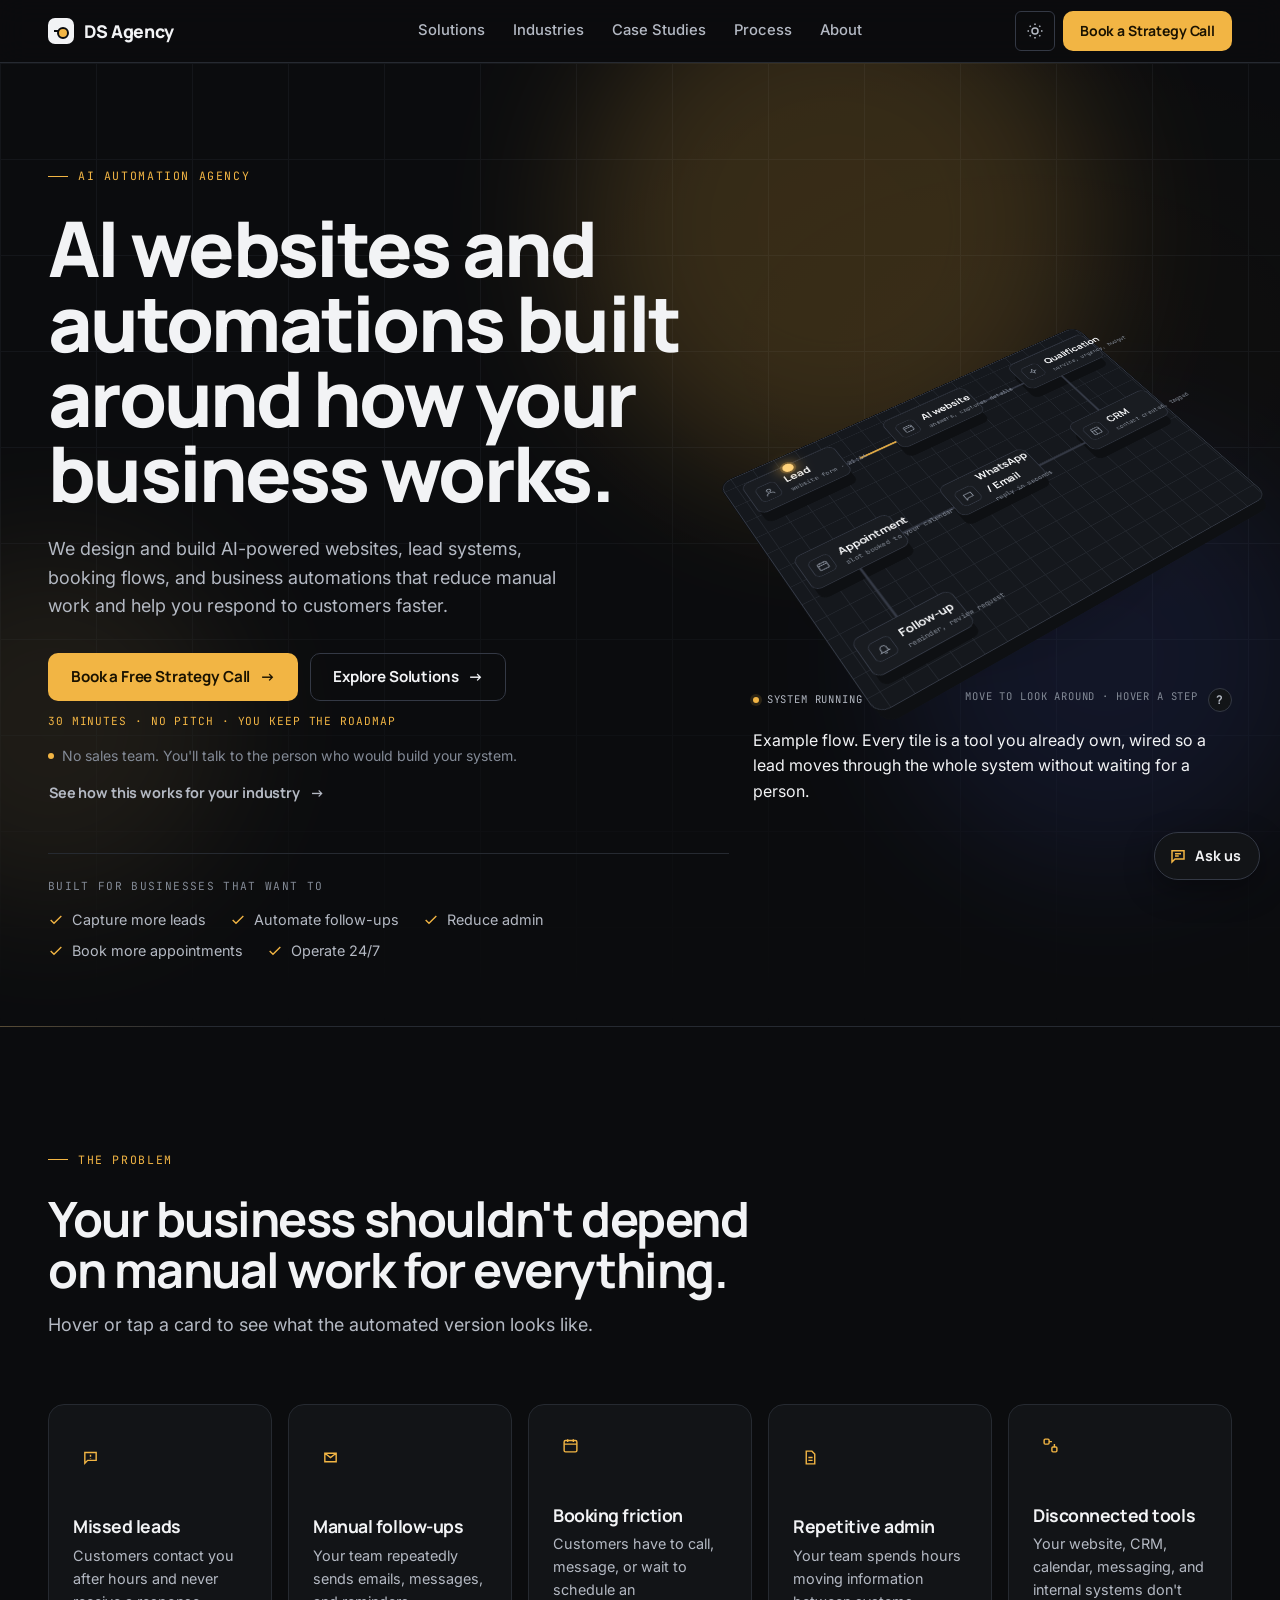
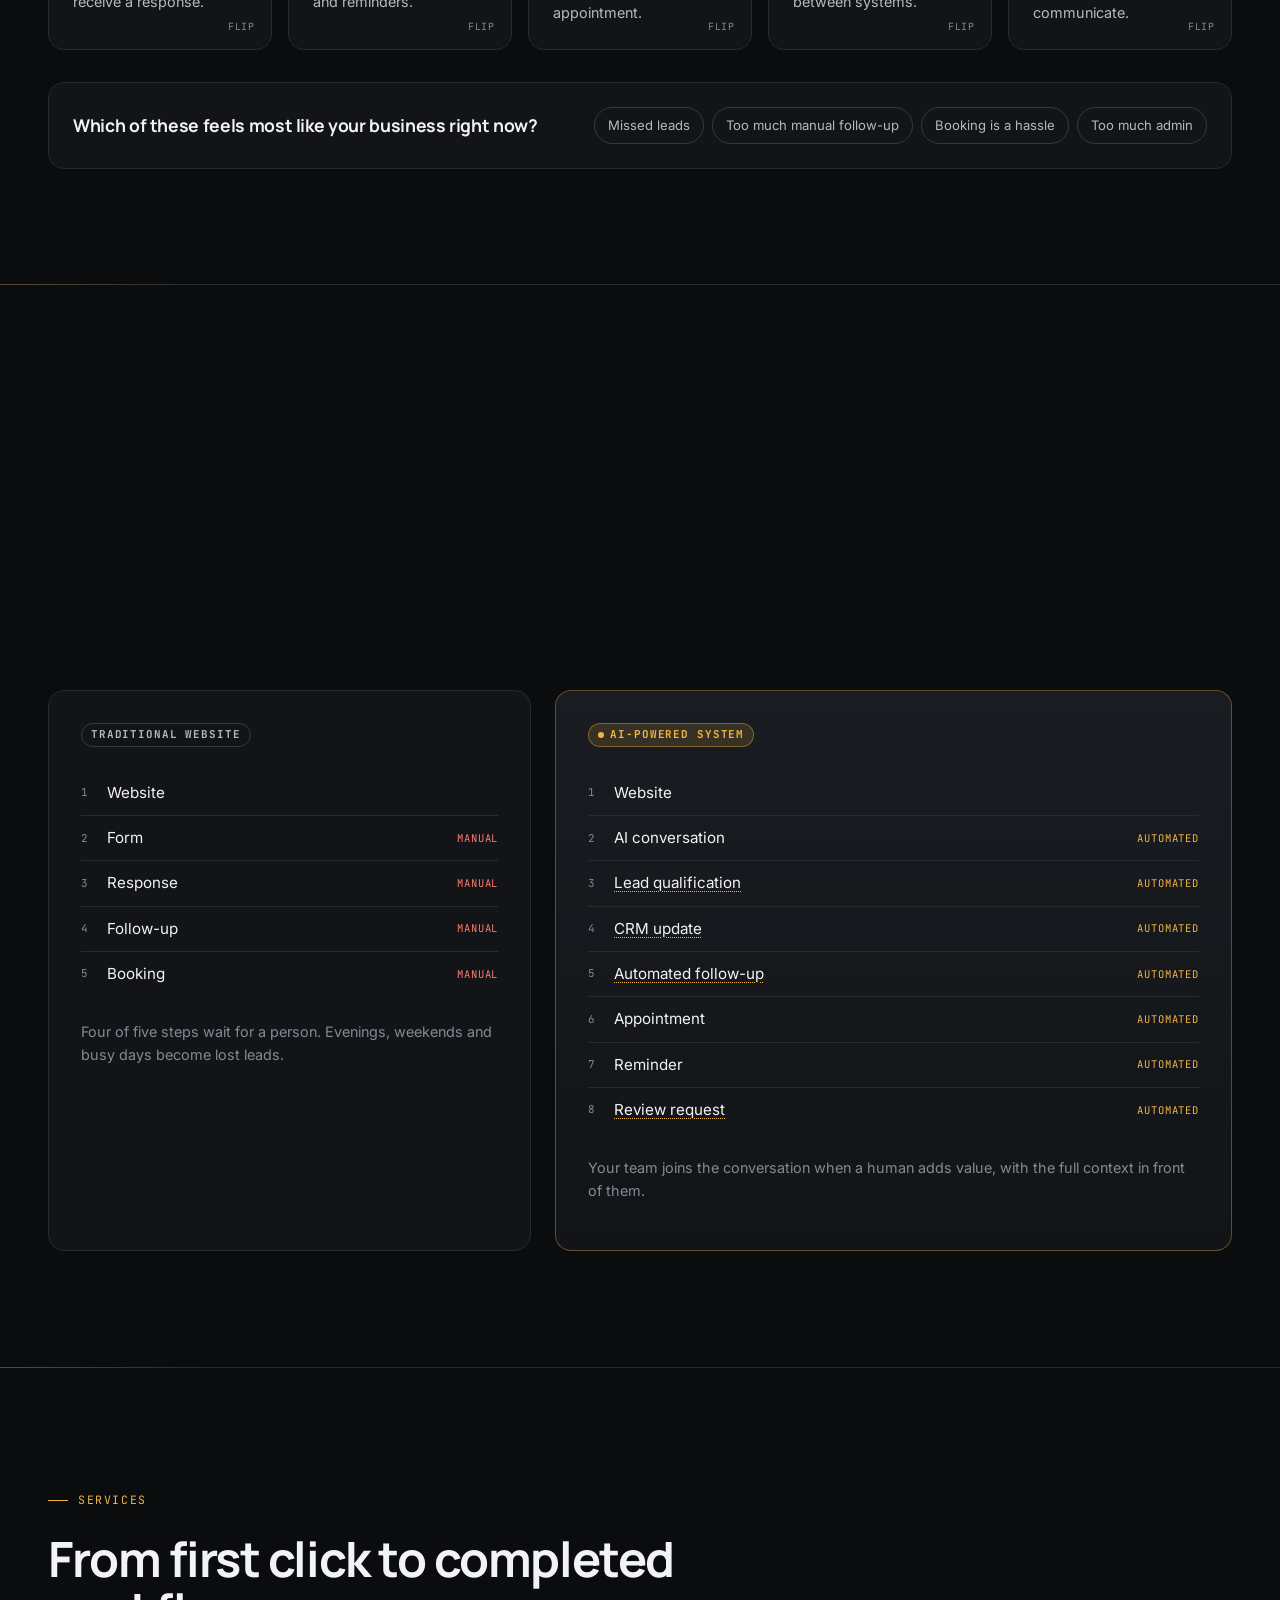
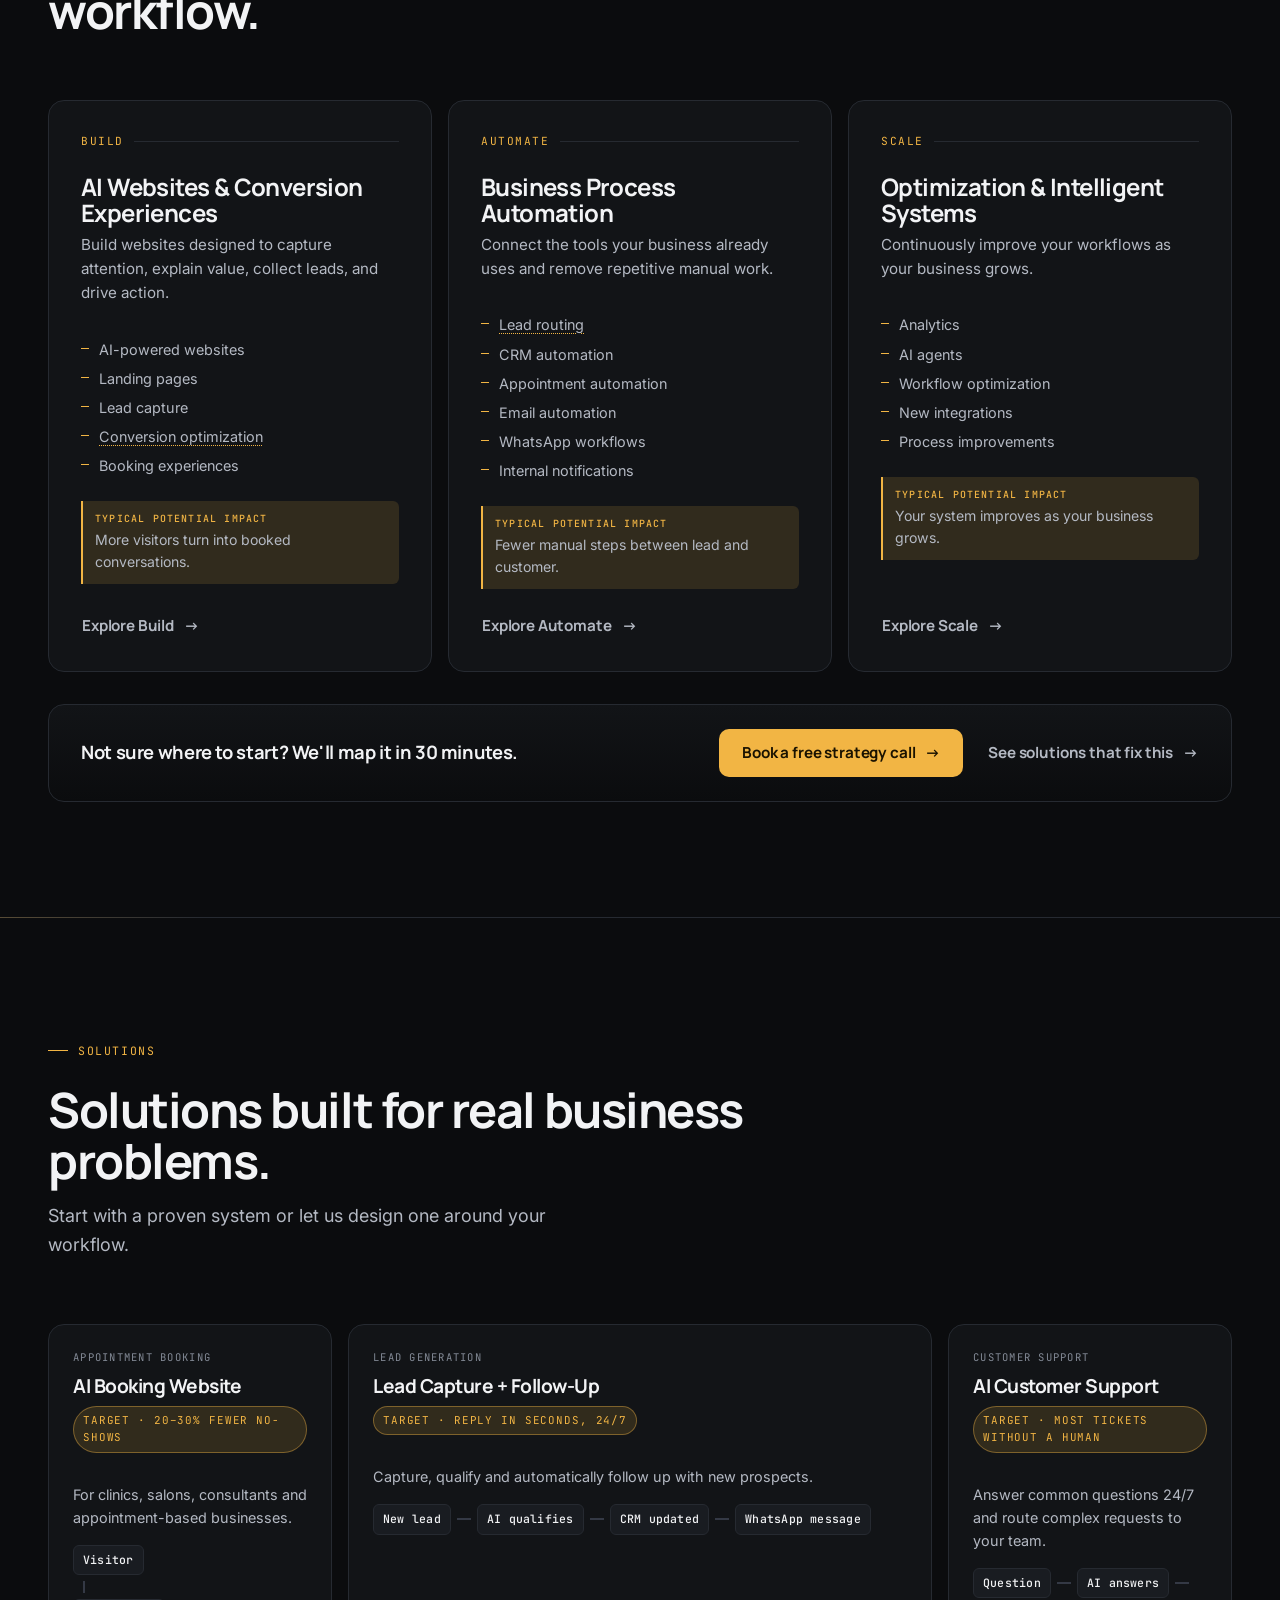
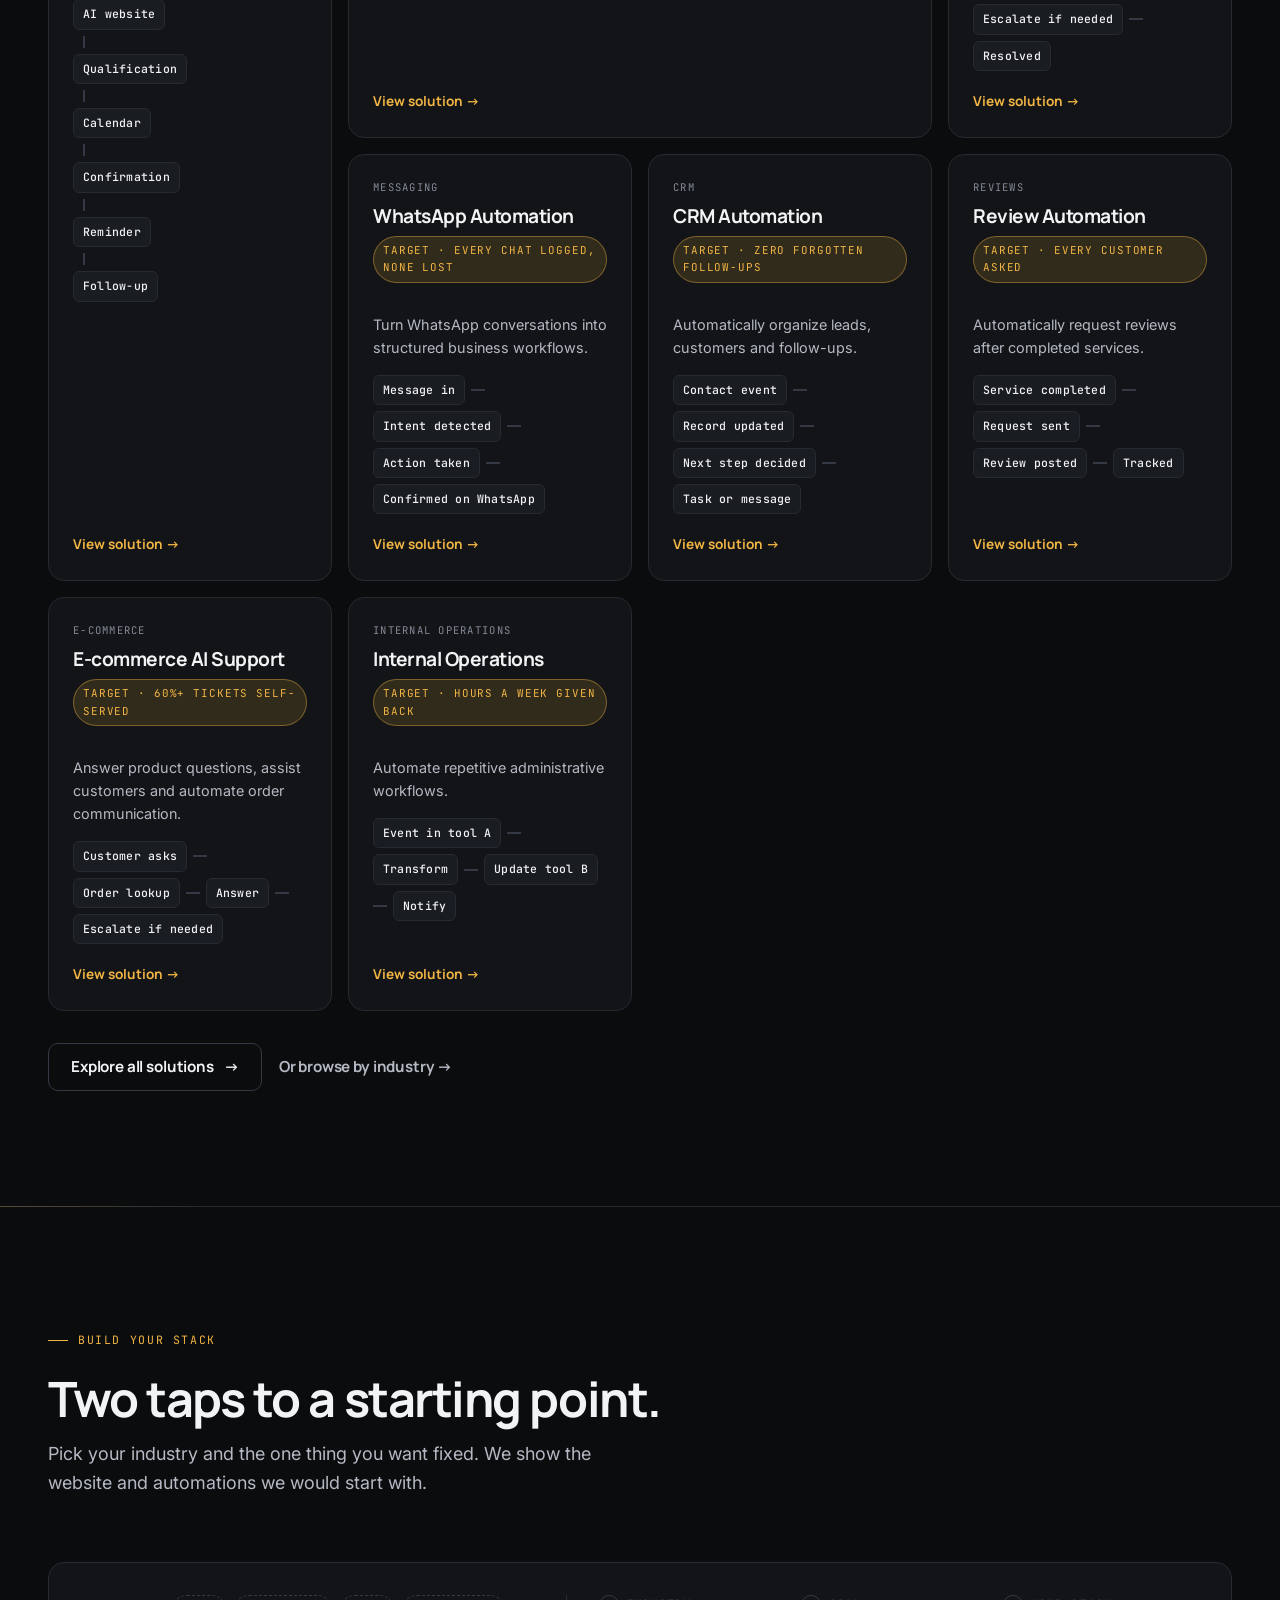
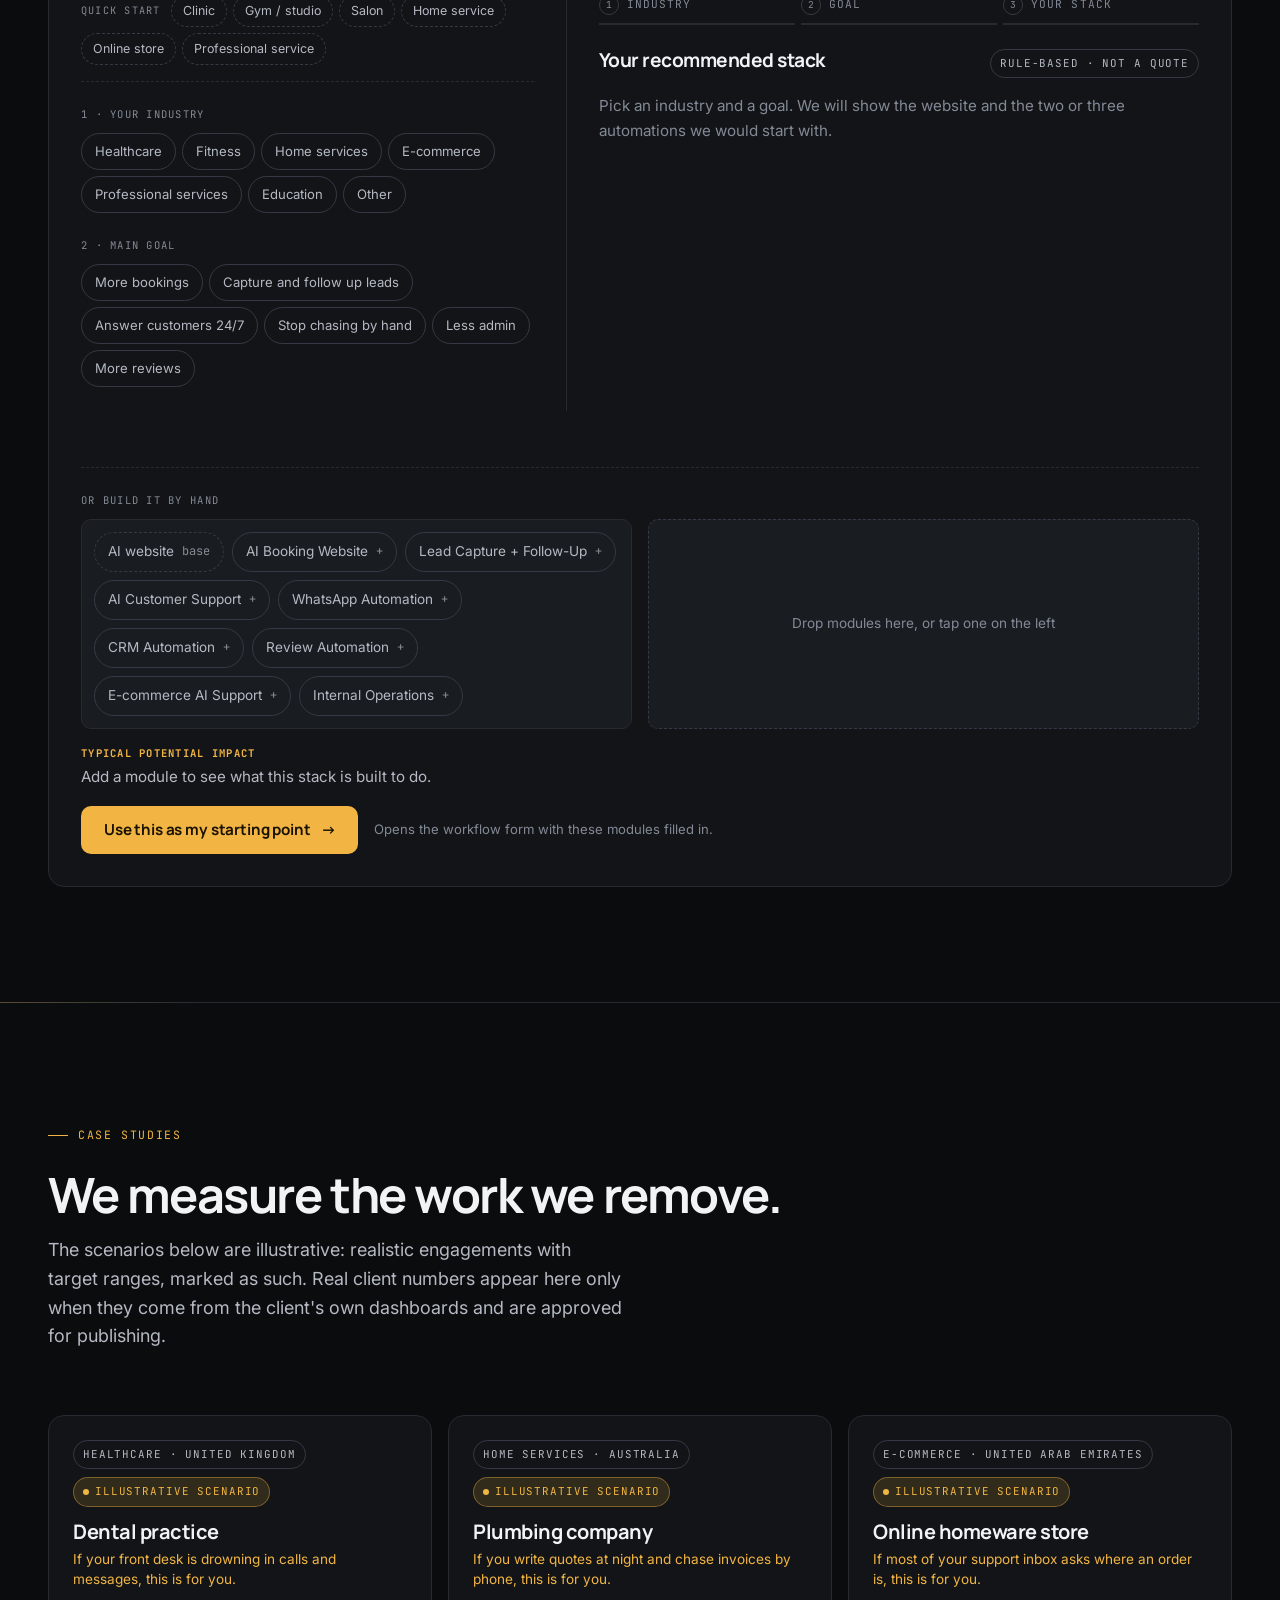
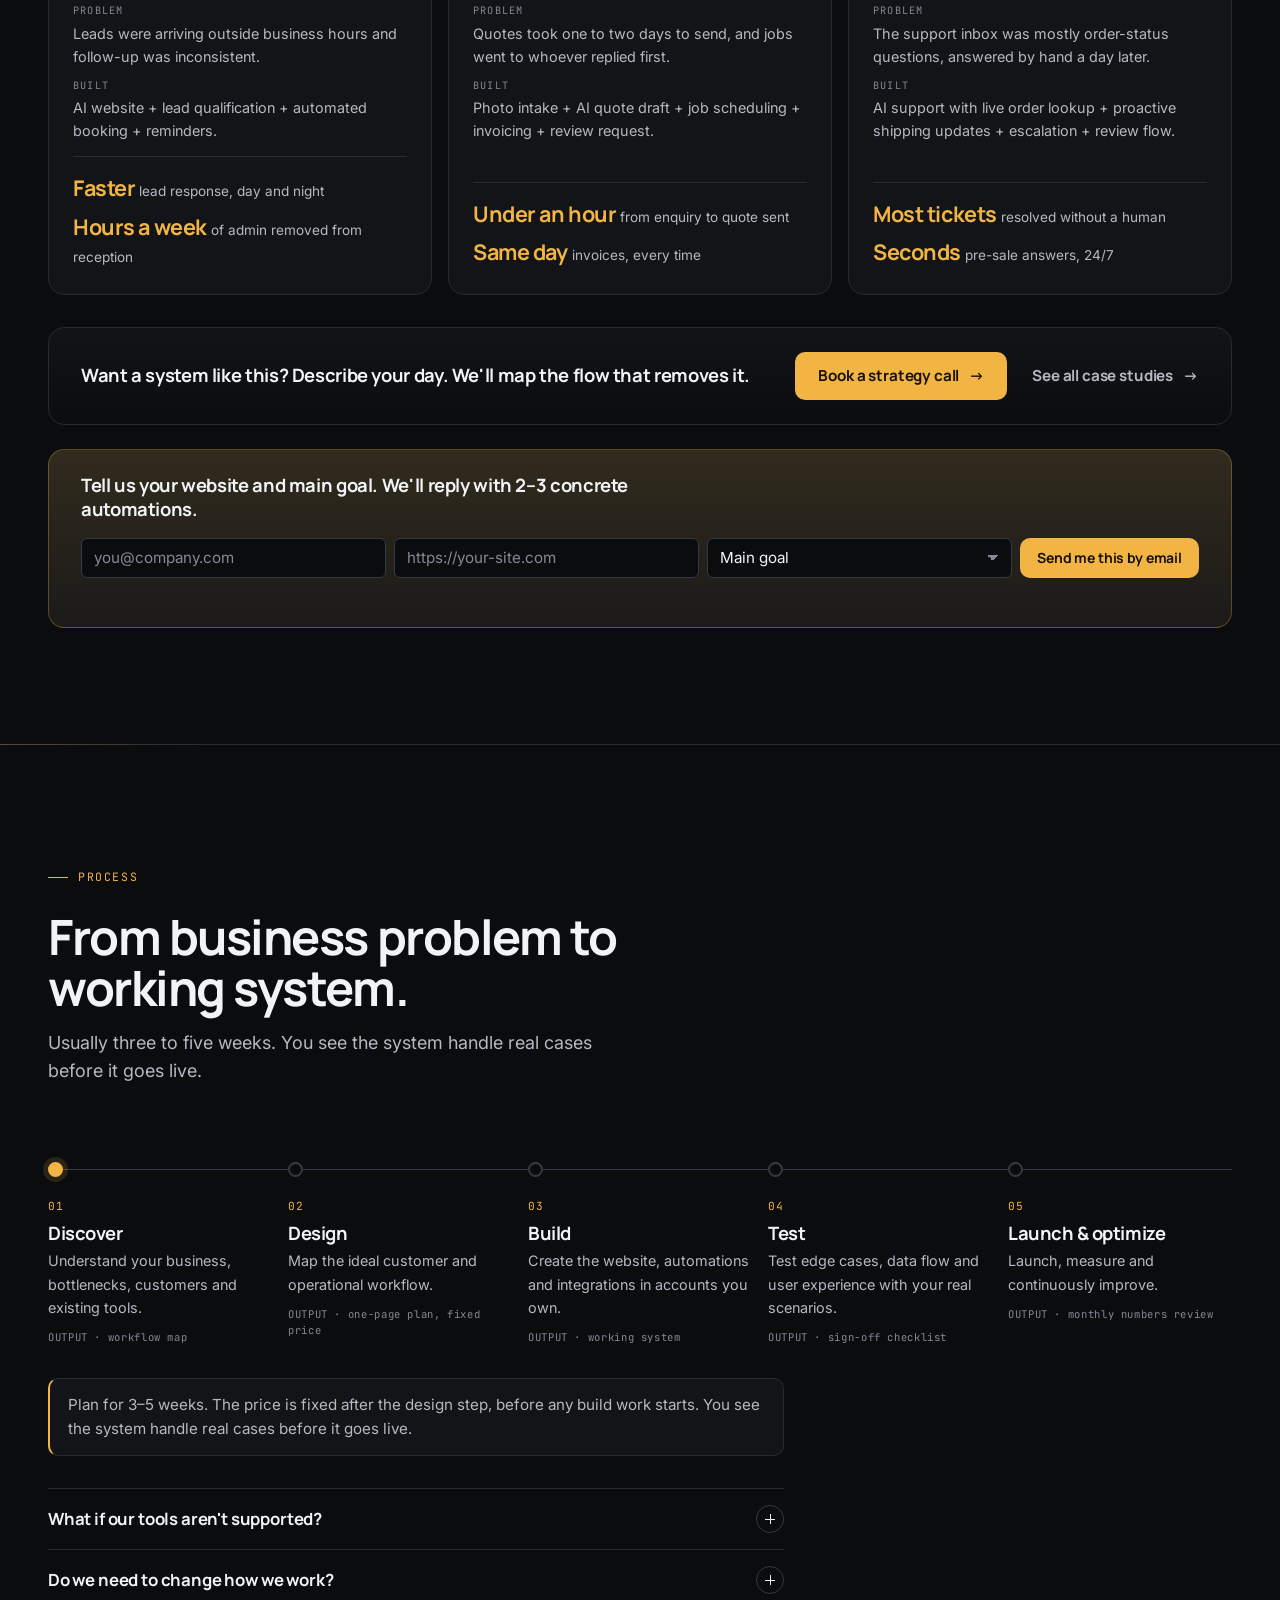
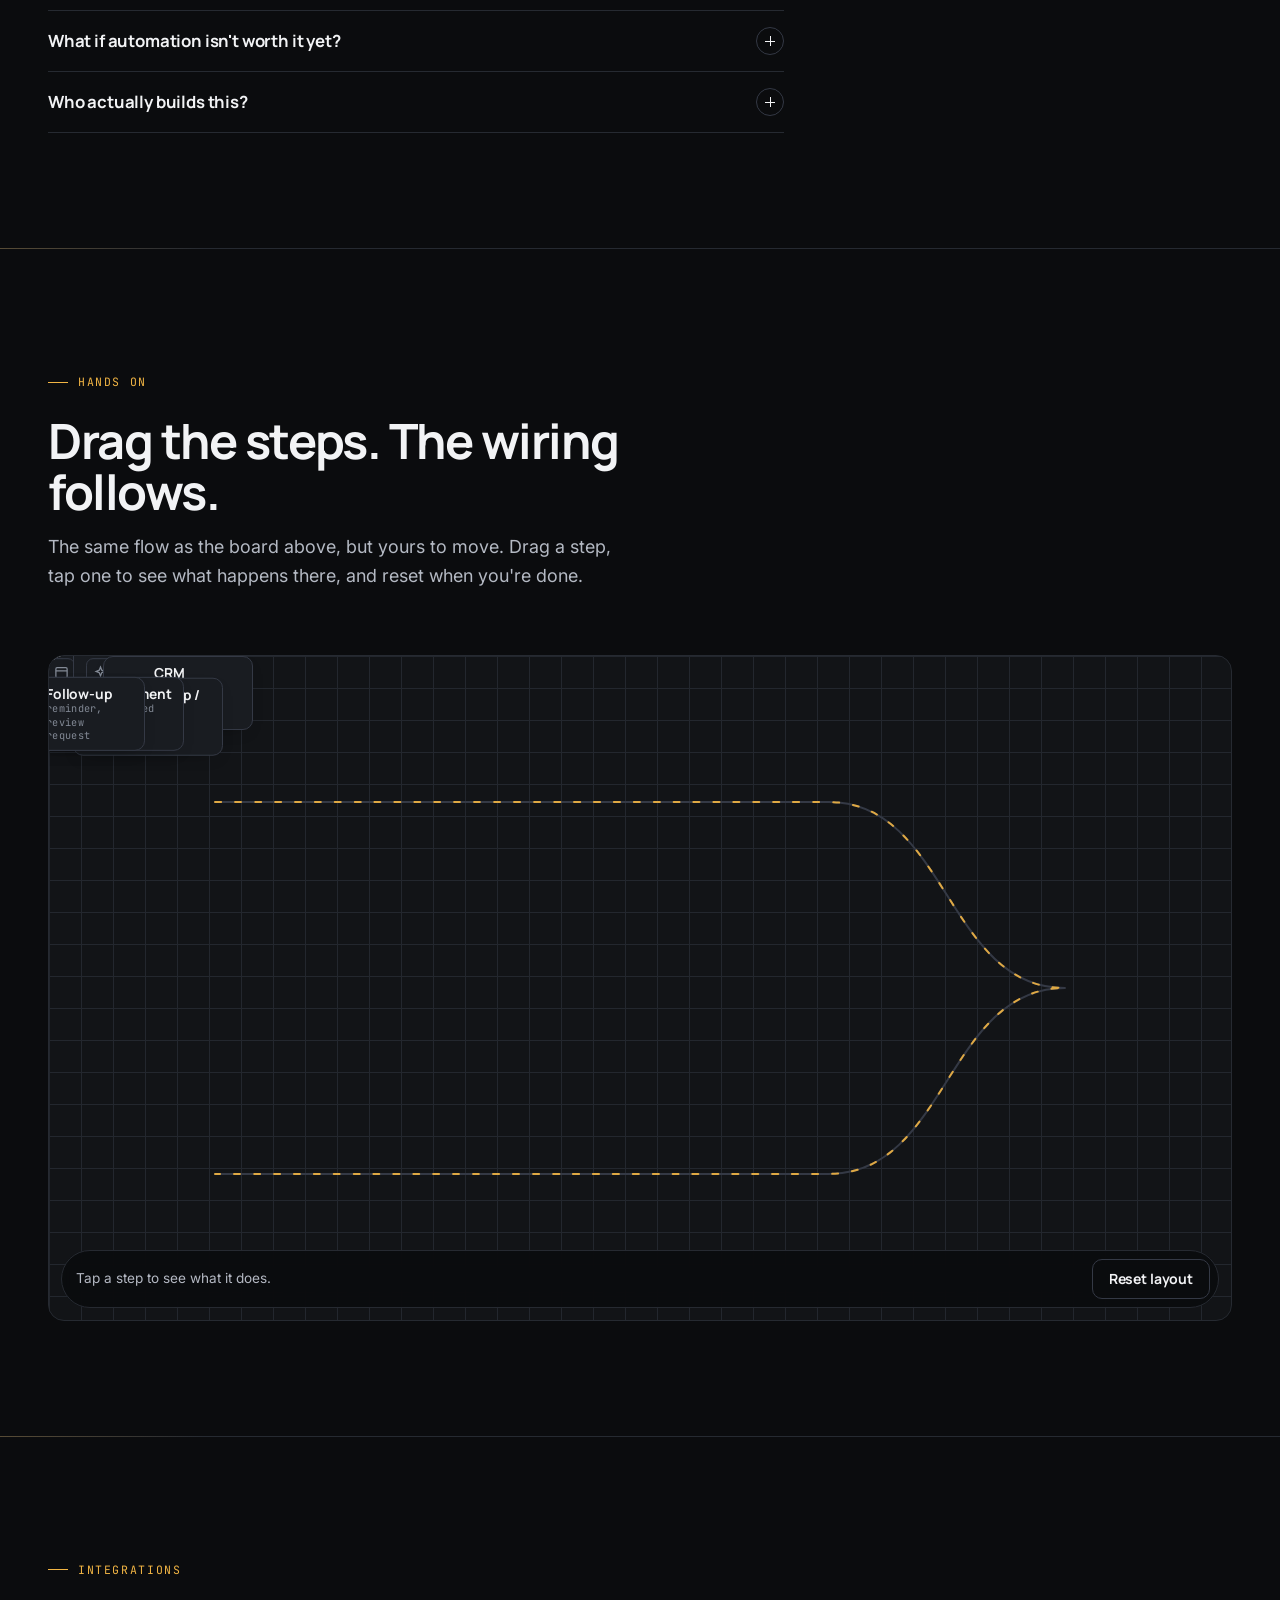
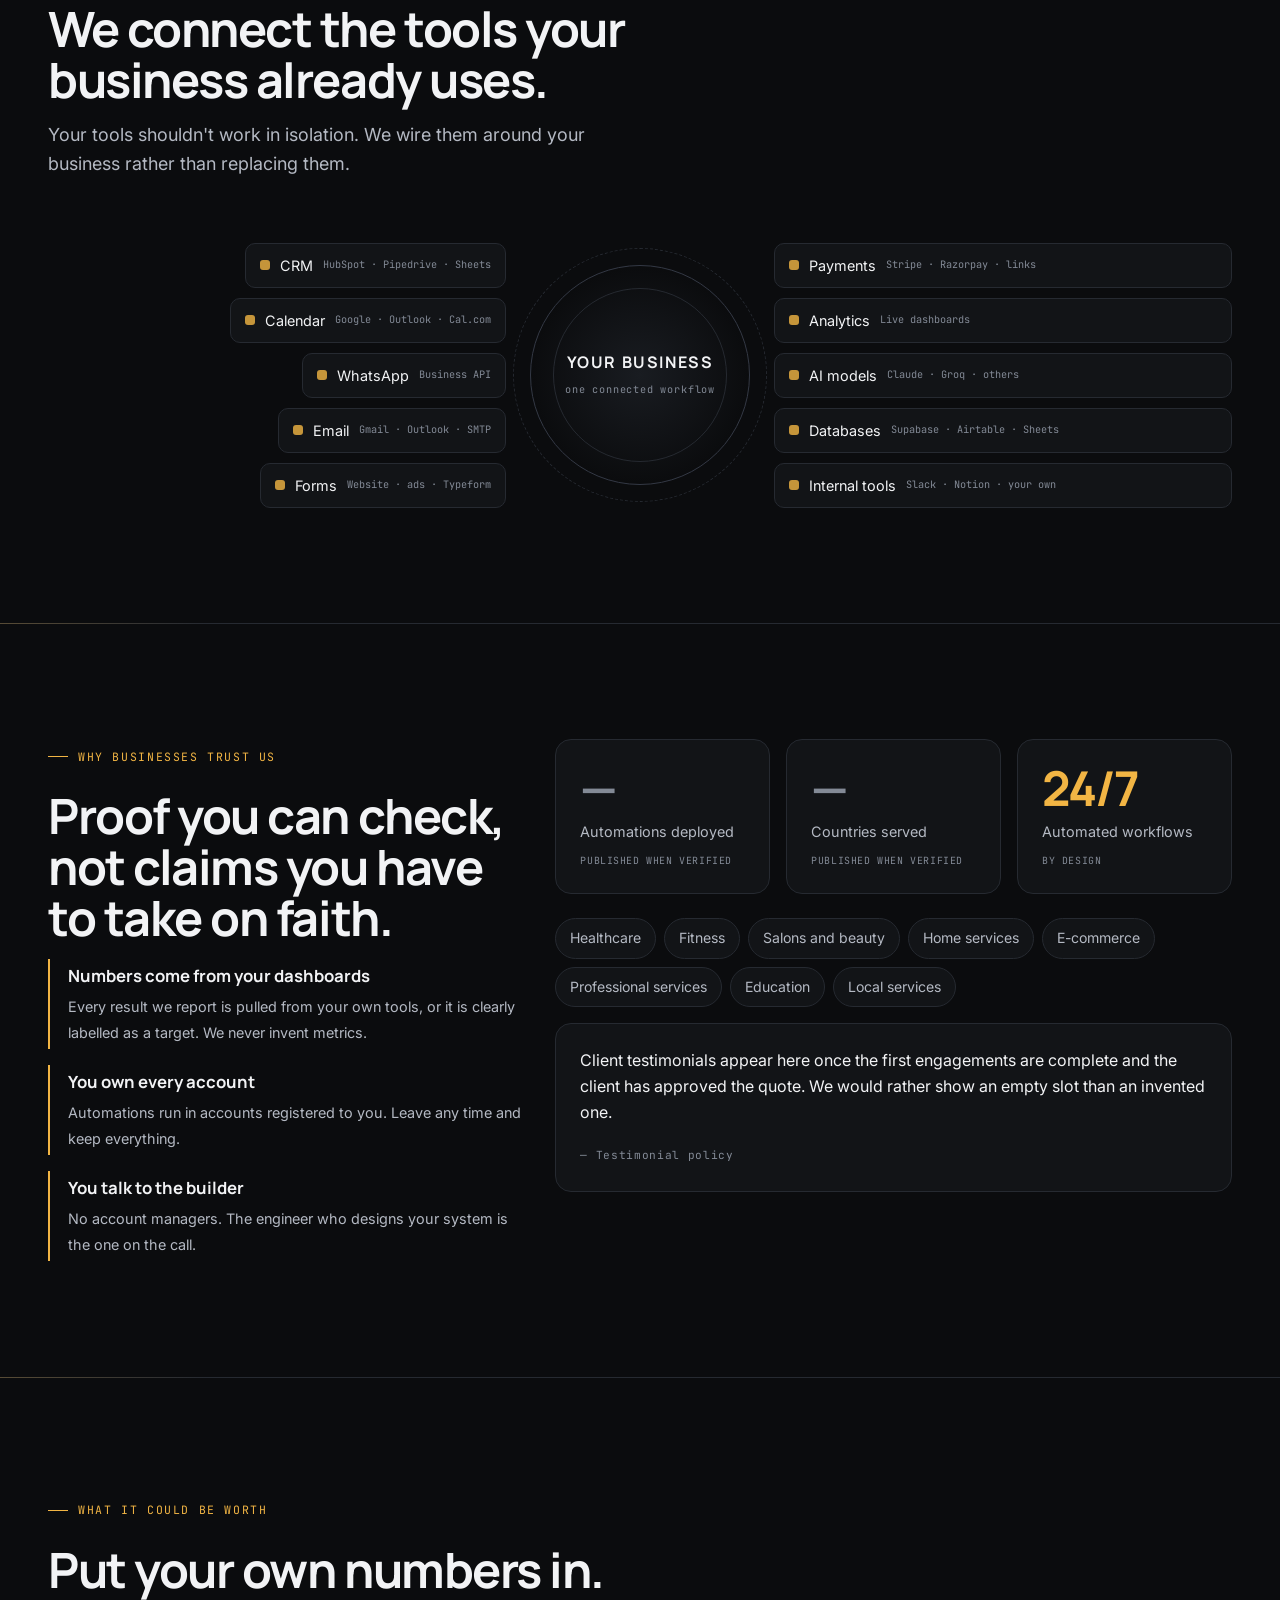
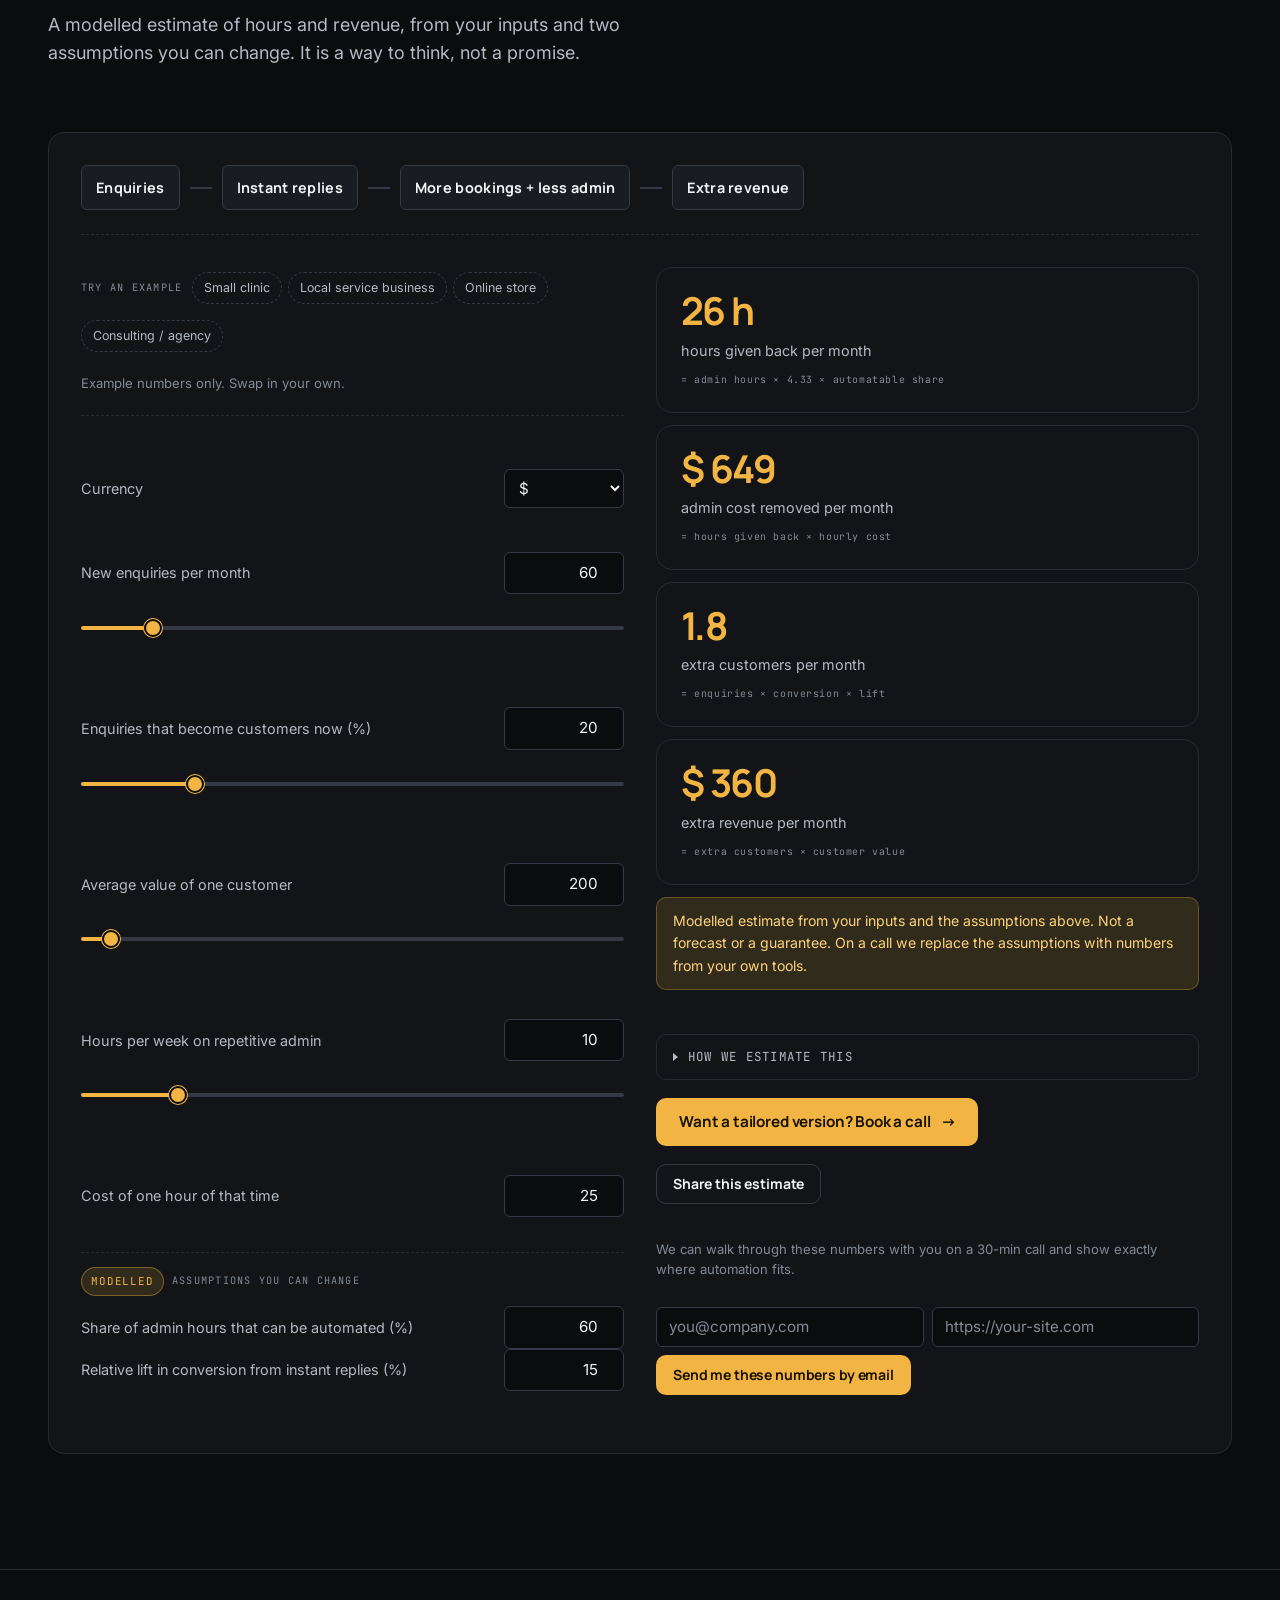
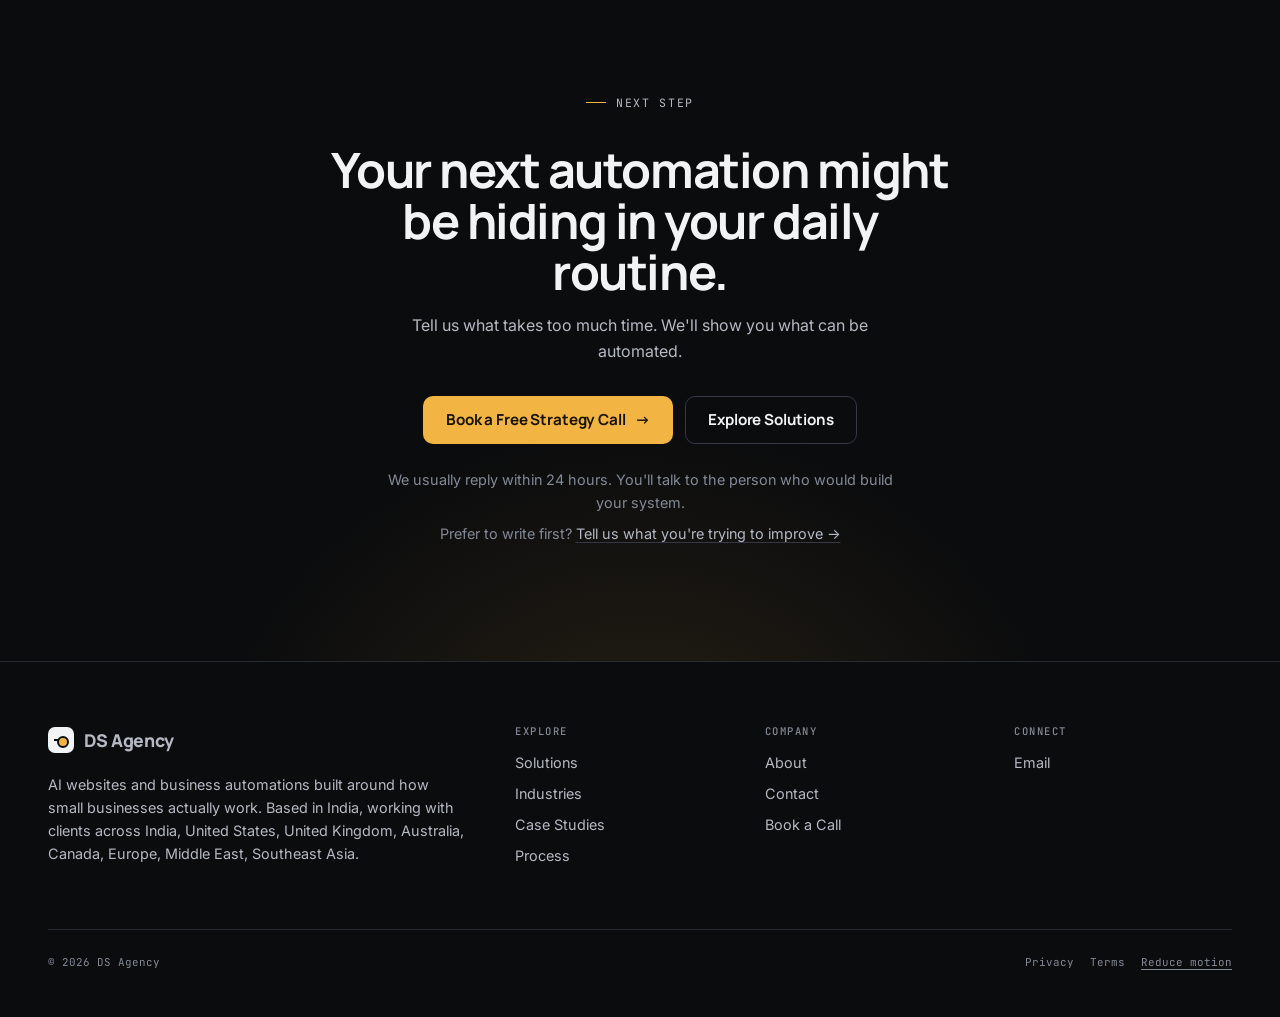
==== commit a6ed843b: "Play layer: draggable flow playground, ROI sliders with share link, stack canvas; colour aliases, ki" ====
--- a/index.html
+++ b/index.html
@@ -264,6 +264,22 @@
     </div>
   </section>
 
+  <!-- 07b Playground: drag the flow -->
+  <section class="block rule" id="playground">
+    <div class="wrap">
+      <div class="sec-head reveal">
+        <p class="eyebrow">Hands on</p>
+        <h2 class="kinetic-on-view" data-kinetic="slow">Drag the steps. The wiring follows.</h2>
+        <p class="lead">The same flow as the board above, but yours to move. Drag a step, tap one to see what happens there, and reset when you're done.</p>
+      </div>
+      <div class="playground reveal" data-playground aria-label="Interactive automation flow">
+        <svg class="pg-wires" aria-hidden="true"></svg>
+        <span class="pg-hint" aria-hidden="true">Drag · tap · arrow keys</span>
+        <div class="pg-bar"><span class="pg-info" aria-live="polite">Tap a step to see what it does.</span><button class="btn sm ghost" type="button" data-pg-reset>Reset layout</button></div>
+      </div>
+    </div>
+  </section>
+
   <!-- 08 Integrations -->
   <section class="block rule" id="integrations">
     <div class="wrap">
--- a/styles.css
+++ b/styles.css
@@ -24,7 +24,34 @@
   --board: #15181d;
   --board-line: #23272e;
   --board-side: #0e1013;
+  --success: #2fbf71;
+  --success-ink: #08301c;
   color-scheme: dark;
+
+  /* ------------------------------------------------------------------
+     Colour system: how to change it later
+     The whole site keys off ONE primary hue (amber). To move the brand
+     to blue, teal or purple, change --accent, --accent-2, --accent-hover,
+     --accent-dim and --accent-text here (and the light-theme block
+     below); every button, glow, focus ring, chart line and badge follows.
+     Rules the tokens are built to keep:
+       - body text on background ≥ 4.5:1 (--text, --text-2, --muted)
+       - button label on --accent ≥ 3:1 (--accent-ink is near-black)
+       - --accent-text is a darker amber used ONLY for text on light
+         surfaces, because pure amber on white fails contrast
+     Semantic aliases (the names the brief asks for) map onto those tokens
+     so either vocabulary works in new CSS.
+  ------------------------------------------------------------------ */
+  --color-primary: var(--accent);
+  --color-primary-weak: var(--accent-dim);
+  --color-primary-text: var(--accent-text);
+  --color-bg: var(--bg-0);
+  --color-bg-alt: var(--bg-1);
+  --color-text: var(--text);
+  --color-text-muted: var(--muted);
+  --color-border: var(--line);
+  --color-success: var(--success);
+  --color-error: var(--danger);
 }
 :root[data-theme="light"] {
   --bg-0: #f5f6f8; --bg-1: #ffffff; --bg-2: #eef0f3; --bg-3: #e3e6eb;
@@ -114,6 +141,11 @@
 .btn.quiet { background: transparent; color: var(--text-2); padding: 0; min-height: 0; }
 .btn.quiet:hover { color: var(--accent-text); }
 .btn.sm { min-height: 40px; padding: 0 16px; font-size: 0.875rem; }
+/* Semantic variants: use sparingly (confirmations and destructive actions only). */
+.btn.success { background: var(--success); border-color: var(--success); color: var(--success-ink); }
+.btn.success:hover { filter: brightness(1.08); }
+.btn.danger { background: transparent; border-color: var(--danger); color: var(--danger); }
+.btn.danger:hover { background: var(--danger); color: #fff; }
 .btn[aria-busy="true"] { color: transparent; pointer-events: none; }
 .btn[aria-busy="true"]::after {
   content: ""; position: absolute; width: 18px; height: 18px; border-radius: 50%;
--- a/conversion.css
+++ b/conversion.css
@@ -326,3 +326,74 @@
 @media (prefers-reduced-motion: reduce) { .configurator .stack, .hero3d .tap-ripple { animation: none !important; } .kinetic-on-view.kinetic .w { opacity: 1; transform: none; animation: none; } }
 :root[data-motion="reduced"] .configurator .stack, :root[data-motion="reduced"] .hero3d .tap-ripple { animation: none !important; }
 :root[data-motion="reduced"] .kinetic-on-view.kinetic .w { opacity: 1; transform: none; animation: none; }
+.kinetic-on-view[data-kinetic="slow"].kinetic .w { animation-duration: .9s; animation-delay: calc(var(--i) * 120ms); }
+
+/* ==================================================================
+   Play layer: playground (drag the flow), ROI sliders + share,
+   stack canvas. Each exists to show cause and effect, not to move.
+================================================================== */
+/* A) Playground: draggable automation flow */
+.playground { position: relative; border: 1px solid var(--line); border-radius: var(--r-lg); background: var(--bg-1);
+  background-image: linear-gradient(var(--board-line) 1px, transparent 1px), linear-gradient(90deg, var(--board-line) 1px, transparent 1px); background-size: 32px 32px;
+  aspect-ratio: 16 / 9; min-height: 380px; overflow: hidden; touch-action: none; user-select: none; }
+.playground .pg-wires { position: absolute; inset: 0; width: 100%; height: 100%; pointer-events: none; }
+.playground .pg-wires path { fill: none; stroke: var(--line-2); stroke-width: 2; stroke-linejoin: round; stroke-linecap: round; }
+.playground .pg-wires path.live { stroke: var(--accent); stroke-dasharray: 6 14; animation: pgDash 1.2s linear infinite; opacity: .9; }
+@keyframes pgDash { to { stroke-dashoffset: -20; } }
+.pg-node { position: absolute; left: 0; top: 0; transform: translate(var(--x), var(--y)) translate(-50%, -50%); width: 150px; min-height: 52px;
+  display: grid; grid-template-columns: 28px 1fr; align-items: center; gap: 10px; padding: 8px 12px; border-radius: 10px; cursor: grab;
+  background: var(--bg-2); border: 1px solid var(--line-2); color: var(--text); font: 700 0.86rem/1.2 var(--display); letter-spacing: -0.01em; text-align: left;
+  box-shadow: 0 6px 18px -12px rgba(0,0,0,.6); transition: box-shadow .2s, border-color .2s; touch-action: none; }
+.pg-node .ic { width: 28px; height: 28px; border-radius: 7px; border: 1px solid var(--line-2); display: grid; place-items: center; color: var(--muted); }
+.pg-node .ic svg { width: 15px; height: 15px; }
+.pg-node small { display: block; font: 400 0.64rem/1.3 var(--mono); color: var(--muted); letter-spacing: .03em; }
+.pg-node.drag { cursor: grabbing; border-color: var(--accent); box-shadow: 0 0 0 3px var(--accent-dim), 0 18px 40px -16px rgba(242,181,68,.5); z-index: 3; }
+.pg-node.active { border-color: var(--accent); }
+.pg-node.active .ic { background: var(--accent); border-color: var(--accent); color: var(--accent-ink); }
+.pg-node:focus-visible { outline: 2px solid var(--accent); outline-offset: 2px; }
+.pg-bar { position: absolute; left: 12px; right: 12px; bottom: 12px; display: flex; flex-wrap: wrap; gap: 8px 16px; align-items: center; justify-content: space-between;
+  padding: 8px 8px 8px 14px; border-radius: 999px; background: var(--nav-bg-2); border: 1px solid var(--line); backdrop-filter: blur(10px); }
+.pg-info { flex: 1 1 16rem; font-size: 0.85rem; color: var(--text-2); }
+.pg-info b { color: var(--text); }
+.pg-hint { position: absolute; left: 16px; top: 12px; font-family: var(--mono); font-size: 0.64rem; letter-spacing: .1em; text-transform: uppercase; color: var(--muted); }
+@media (max-width: 640px) {
+  .playground { aspect-ratio: 3 / 4; min-height: 420px; }
+  .pg-node { width: 124px; padding: 6px 8px; font-size: 0.78rem; gap: 8px; }
+  .pg-node small { display: none; }
+  .pg-bar { border-radius: var(--r); }
+}
+@media (prefers-reduced-motion: reduce) { .playground .pg-wires path.live { animation: none; } .pg-node { transition: none; } }
+:root[data-motion="reduced"] .playground .pg-wires path.live { animation: none; }
+
+/* B) ROI sliders + share */
+.roi .range-row { grid-column: 1 / -1; margin: -6px 0 2px; }
+.roi input[type="range"] { -webkit-appearance: none; appearance: none; width: 100%; height: 22px; background: transparent; cursor: pointer; margin: 0; padding: 0; text-align: left; border: 0; }
+.roi input[type="range"]::-webkit-slider-runnable-track { height: 4px; border-radius: 2px; background: linear-gradient(90deg, var(--accent) var(--fill, 0%), var(--line-2) var(--fill, 0%)); }
+.roi input[type="range"]::-moz-range-track { height: 4px; border-radius: 2px; background: var(--line-2); }
+.roi input[type="range"]::-moz-range-progress { height: 4px; border-radius: 2px; background: var(--accent); }
+.roi input[type="range"]::-webkit-slider-thumb { -webkit-appearance: none; width: 18px; height: 18px; margin-top: -7px; border-radius: 50%; background: var(--accent); border: 2px solid var(--bg-0); box-shadow: 0 0 0 1px var(--accent); }
+.roi input[type="range"]::-moz-range-thumb { width: 18px; height: 18px; border-radius: 50%; background: var(--accent); border: 2px solid var(--bg-0); box-shadow: 0 0 0 1px var(--accent); }
+.roi input[type="range"]:focus-visible { outline: 2px solid var(--accent); outline-offset: 4px; border-radius: 4px; }
+.roi .share { display: flex; flex-wrap: wrap; align-items: center; gap: 8px; margin-top: 6px; }
+.roi .share .link { flex: 1 1 200px; min-width: 0; font: 400 0.8rem var(--mono); color: var(--text-2); background: var(--bg-0); border: 1px solid var(--line-2); border-radius: var(--r-sm); padding: 8px 10px; }
+.roi .share .status { flex-basis: 100%; margin: 0; font-size: 0.82rem; color: var(--accent-text); min-height: 1.2em; }
+.roi .metric b.tick { transition: none; }
+
+/* C) Stack canvas */
+.stack-canvas { grid-column: 1 / -1; margin-top: var(--s3); padding-top: var(--s3); border-top: 1px dashed var(--line); }
+.stack-canvas .lbl { font-family: var(--mono); font-size: 0.66rem; letter-spacing: .12em; text-transform: uppercase; color: var(--muted); margin-bottom: 10px; }
+.stack-canvas .canvas { display: grid; grid-template-columns: 1fr 1fr; gap: var(--s2); }
+.stack-canvas .modules, .stack-canvas .dropzone { min-height: 150px; padding: 12px; border-radius: var(--r); border: 1px solid var(--line); background: var(--bg-2); display: flex; flex-wrap: wrap; align-content: flex-start; gap: 8px; }
+.stack-canvas .dropzone { border-style: dashed; border-color: var(--line-2); position: relative; transition: border-color .2s, background .2s; }
+.stack-canvas .dropzone.over { border-color: var(--accent); background: var(--accent-dim); }
+.stack-canvas .dropzone:empty::after, .stack-canvas .dropzone[data-empty="true"]::after { content: "Drop modules here, or tap one on the left"; position: absolute; inset: 12px; display: grid; place-items: center; color: var(--muted); font-size: 0.85rem; text-align: center; pointer-events: none; }
+.stack-canvas .module { cursor: grab; font-size: 0.85rem; min-height: 40px; display: inline-flex; align-items: center; gap: 8px; }
+.stack-canvas .module.base { border-style: dashed; cursor: default; }
+.stack-canvas .module[aria-pressed="true"] { background: var(--accent); color: var(--accent-ink); border-color: var(--accent); }
+.stack-canvas .module.dragging { opacity: .5; }
+.stack-canvas .module .x { font-family: var(--mono); font-size: 0.75rem; opacity: .7; }
+.stack-summary { margin: var(--s2) 0 0; font-size: 0.95rem; color: var(--text-2); max-width: 46rem; }
+.stack-summary b { color: var(--accent-text); font-family: var(--mono); font-size: 0.66rem; letter-spacing: .12em; text-transform: uppercase; display: block; margin-bottom: 4px; }
+.stack-canvas .row { margin-top: var(--s2); }
+@media (max-width: 700px) { .stack-canvas .canvas { grid-template-columns: 1fr; } .stack-canvas .modules, .stack-canvas .dropzone { min-height: 110px; } }
+@media (prefers-reduced-motion: reduce) { .stack-canvas .dropzone { transition: none; } }
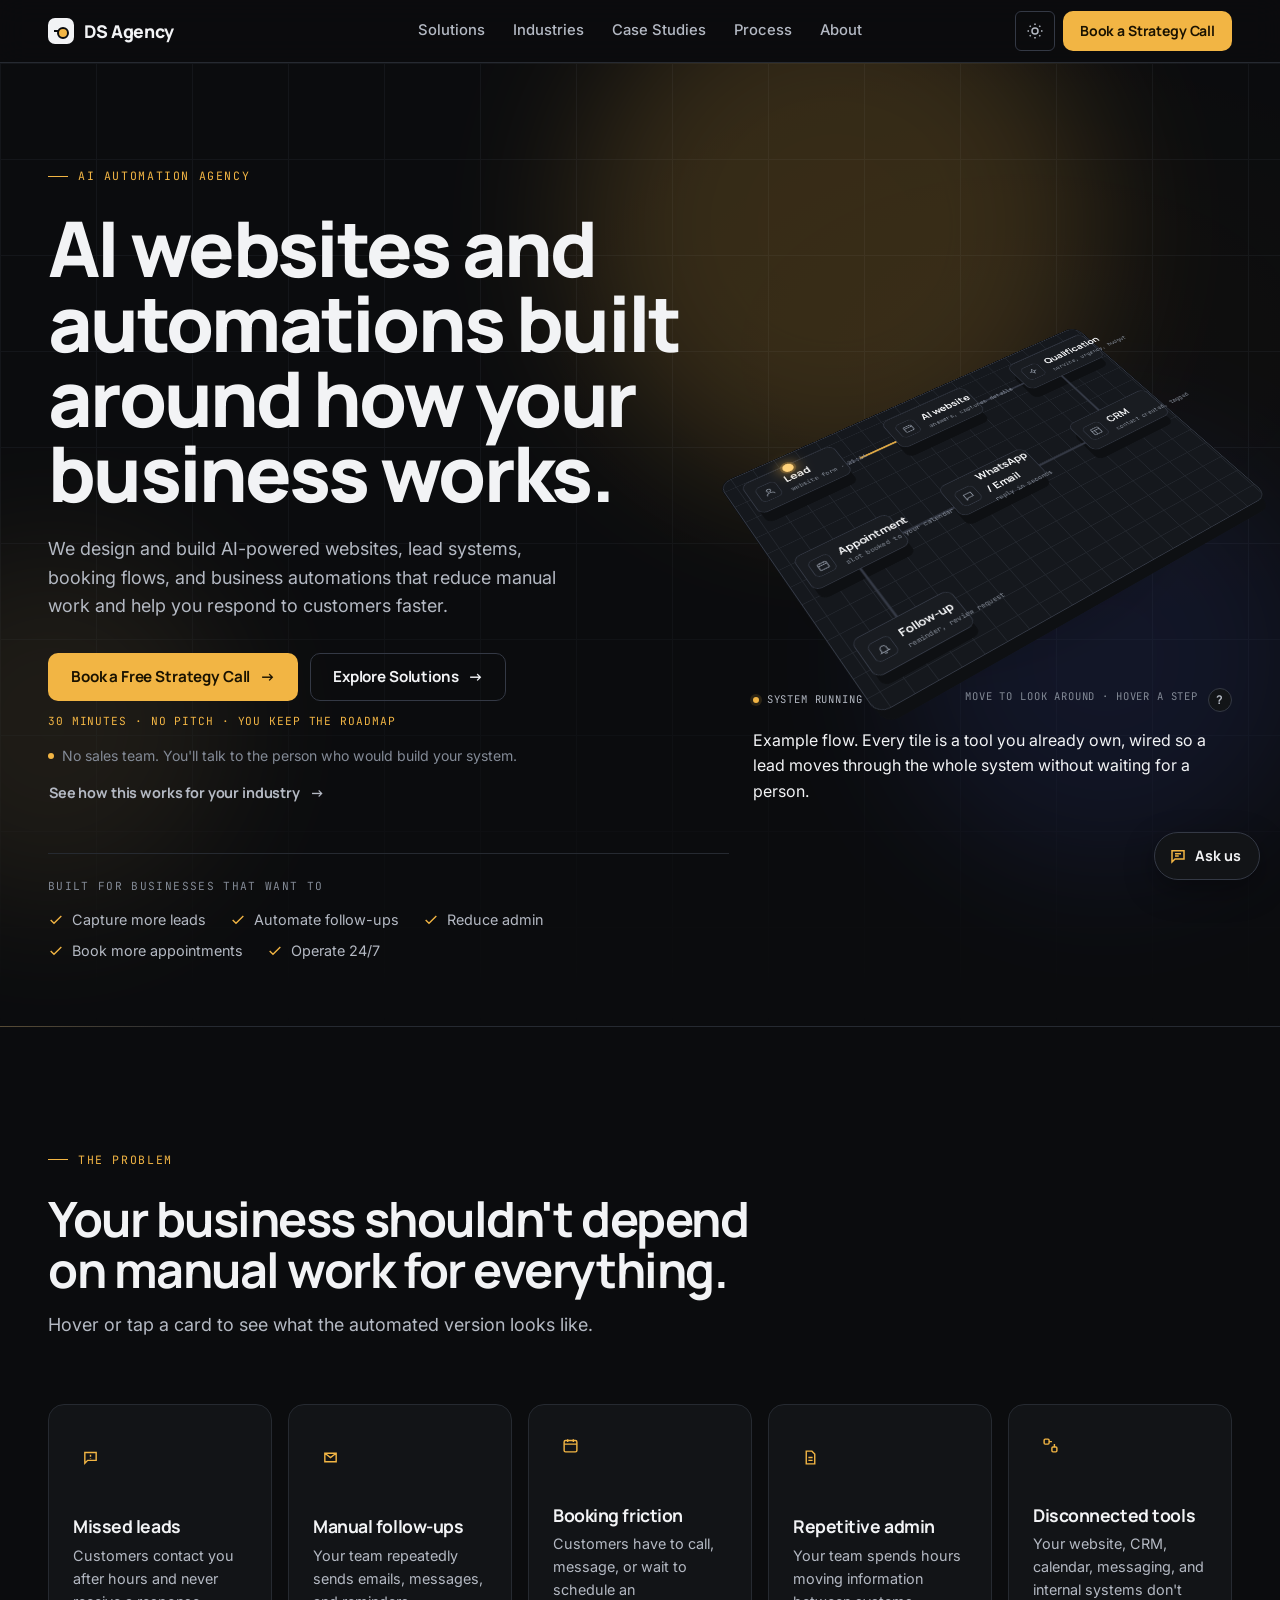
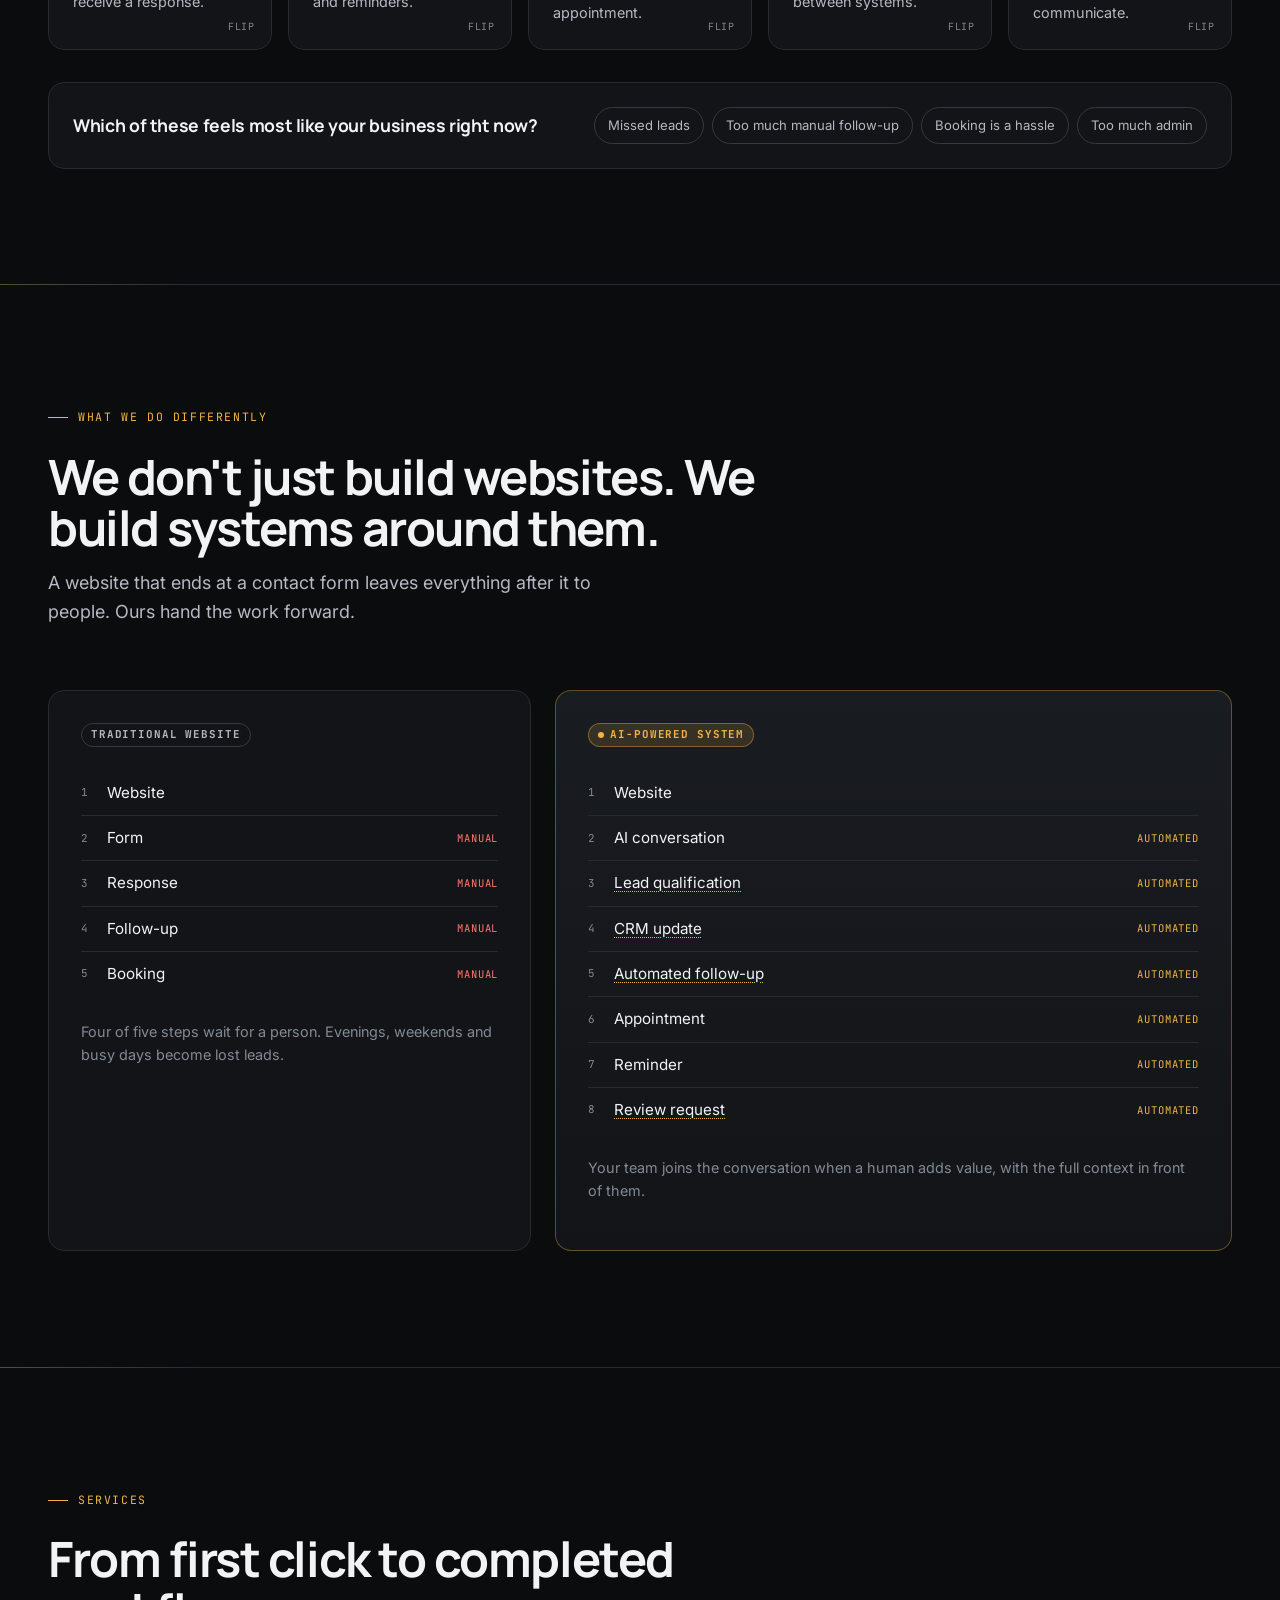
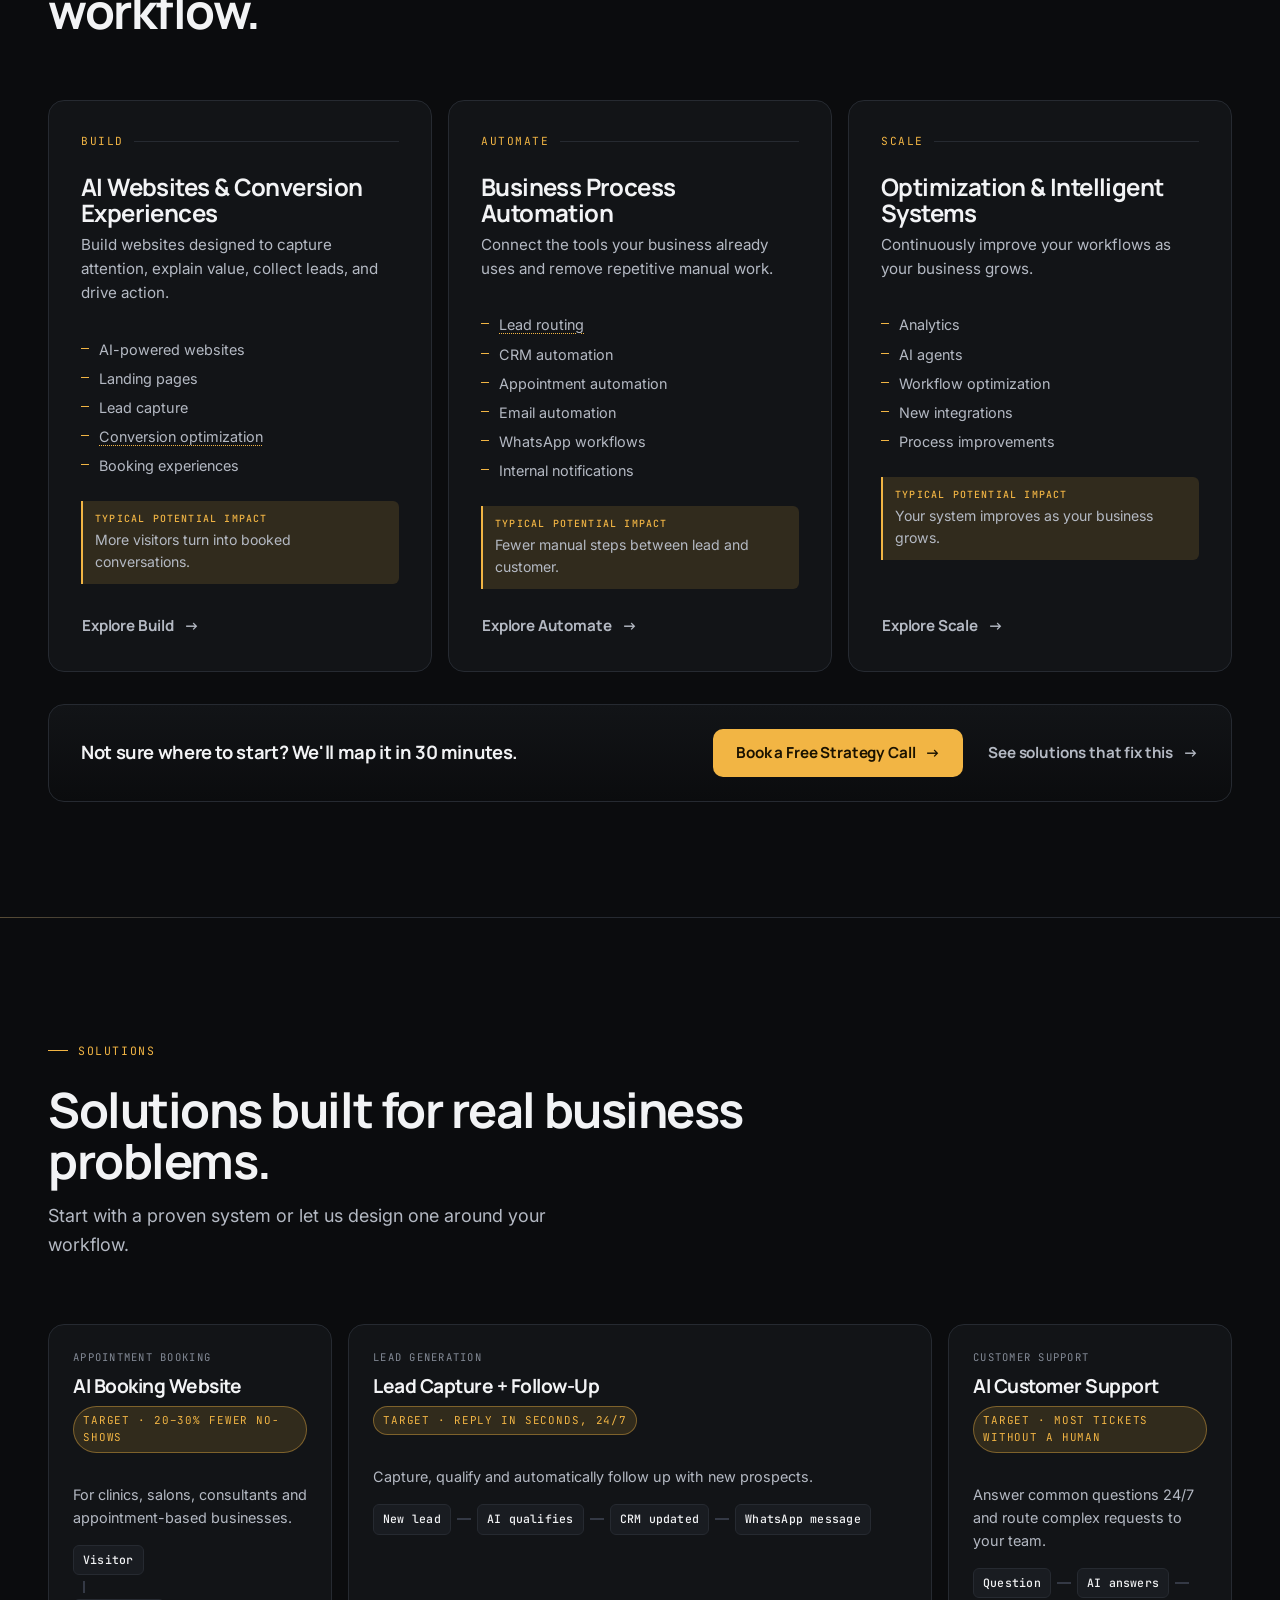
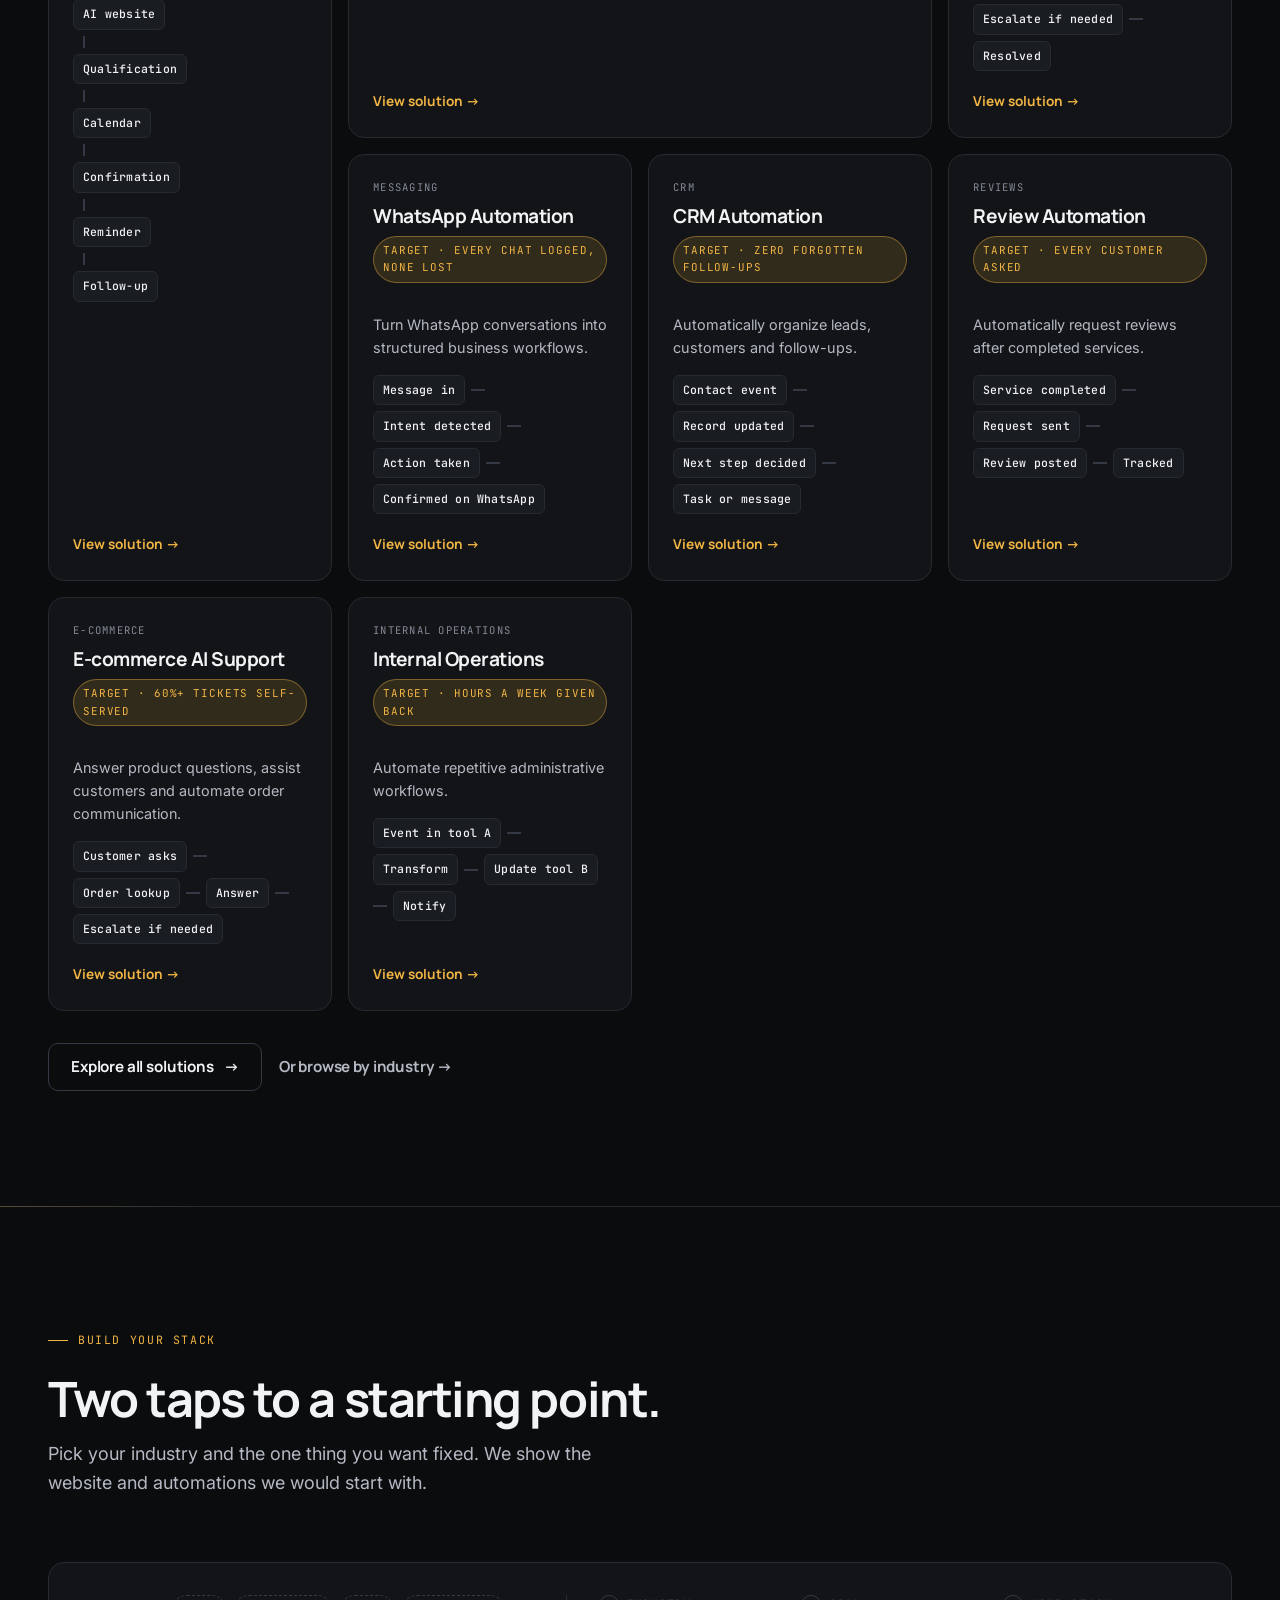
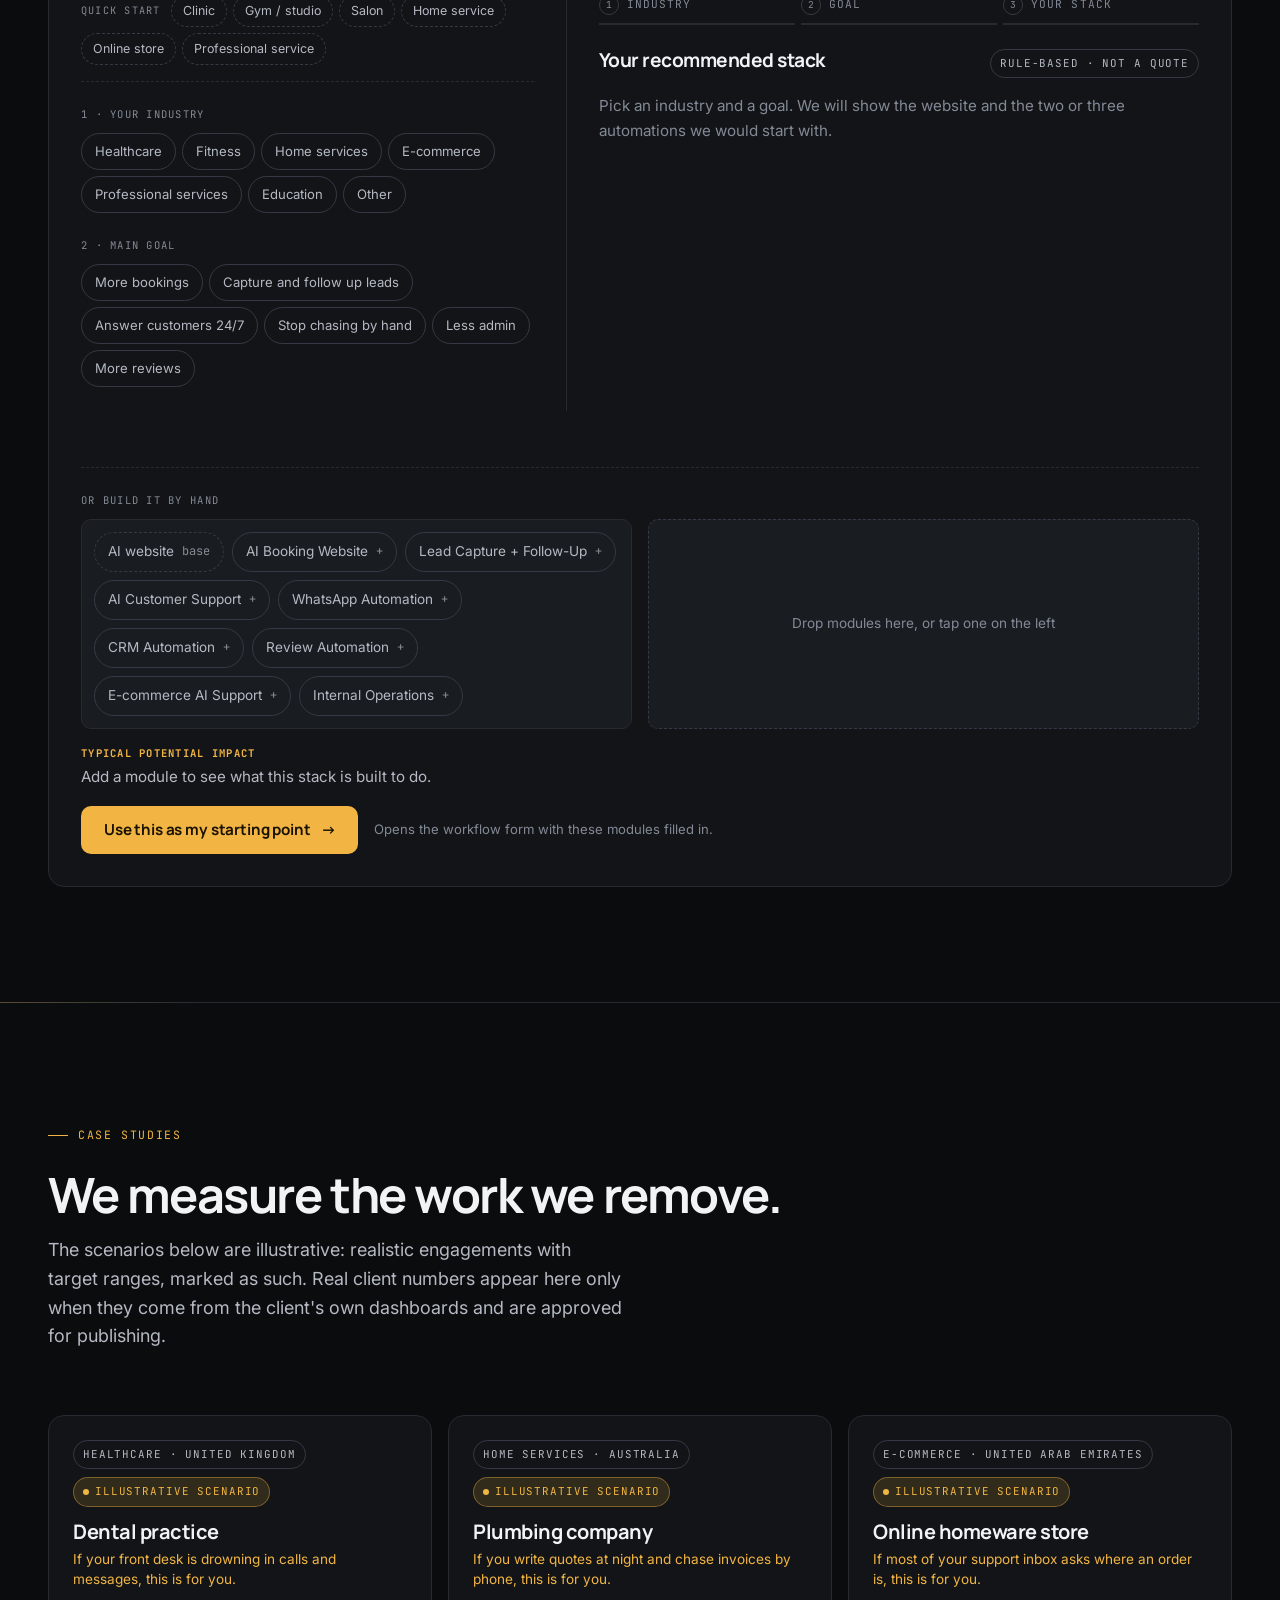
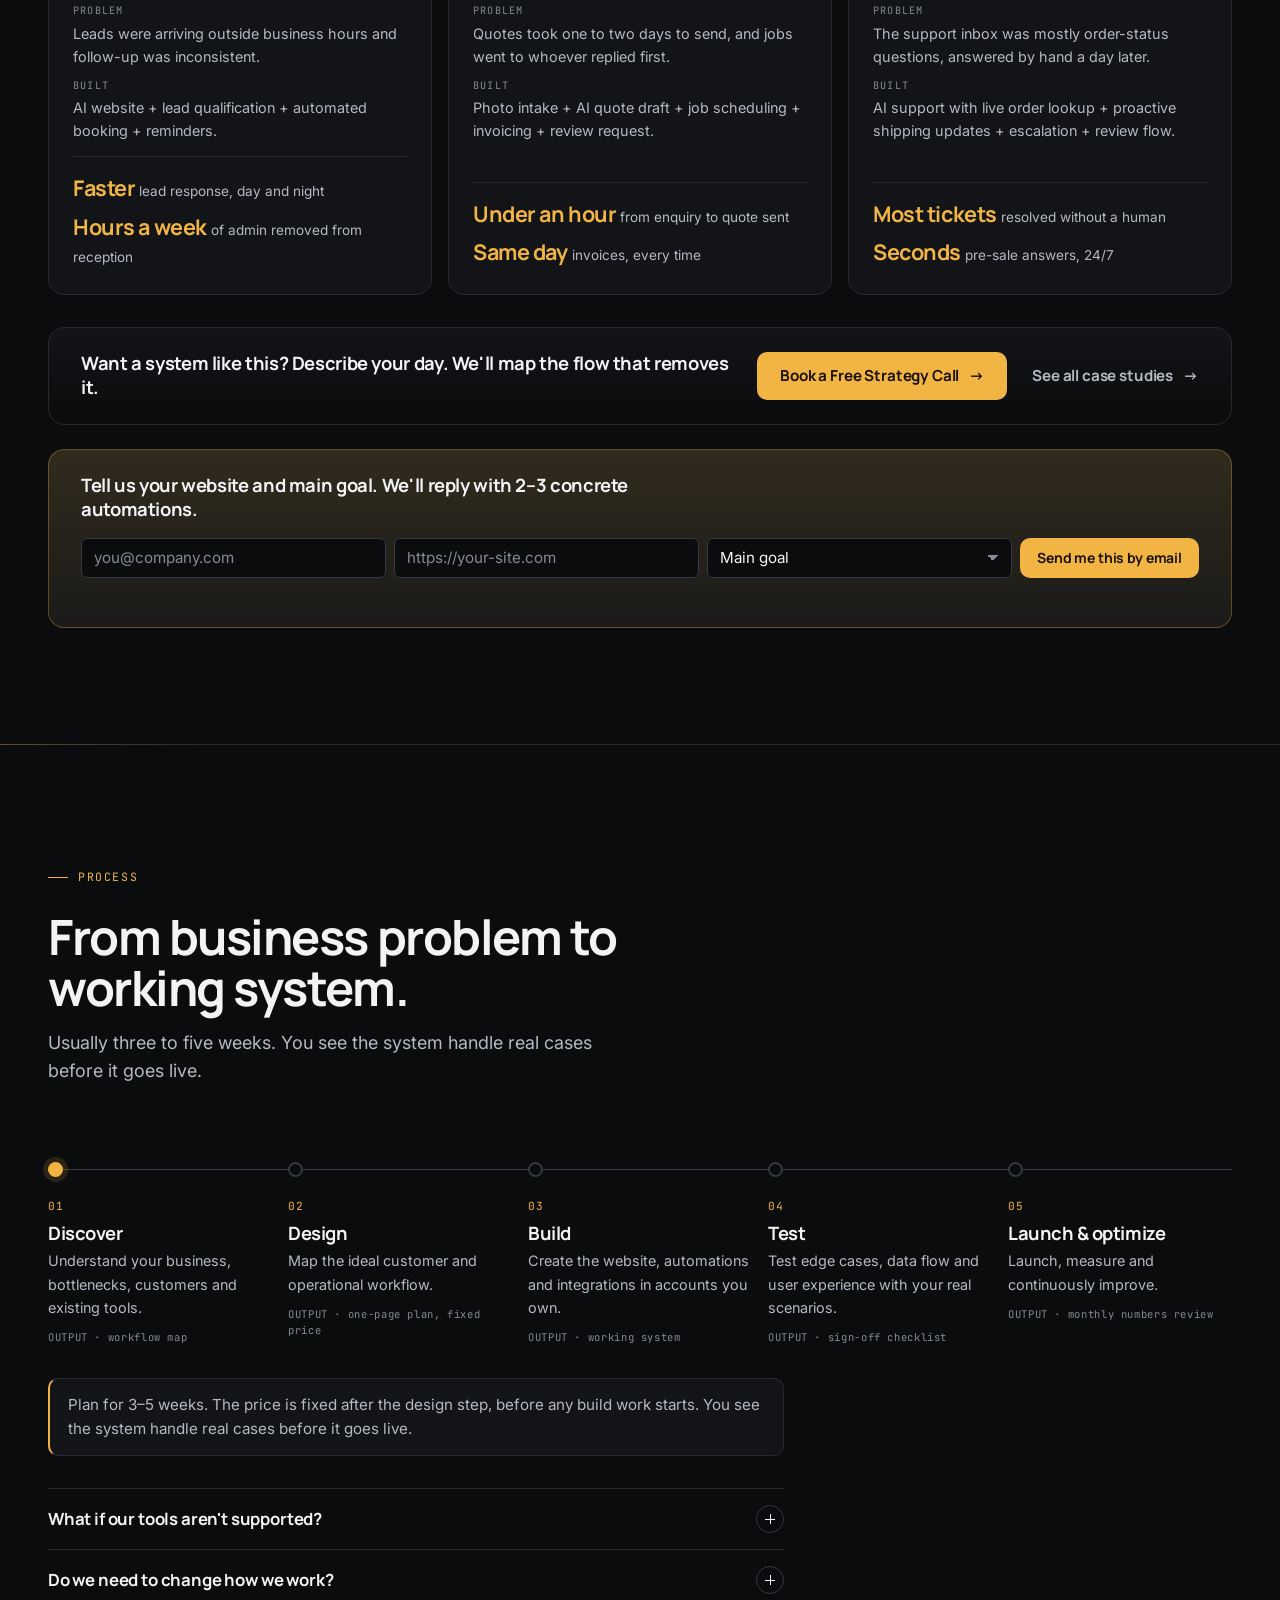
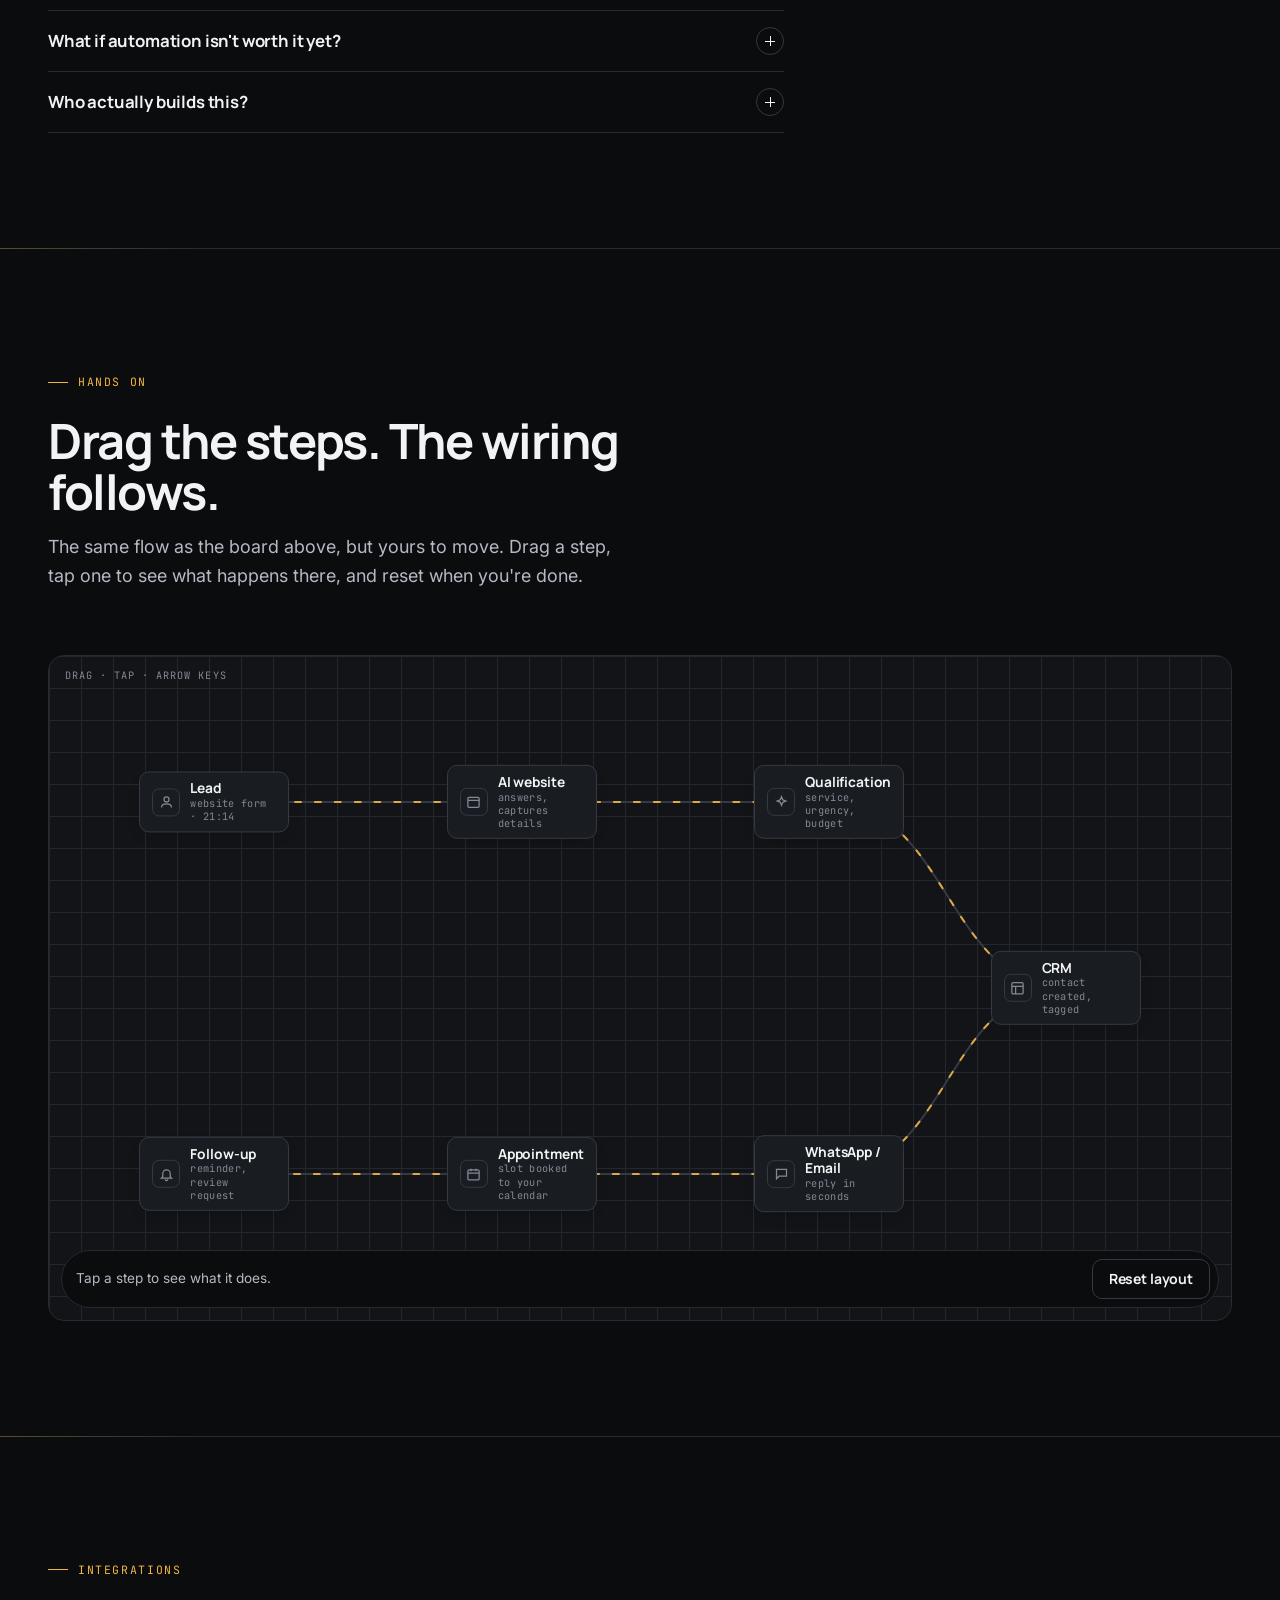
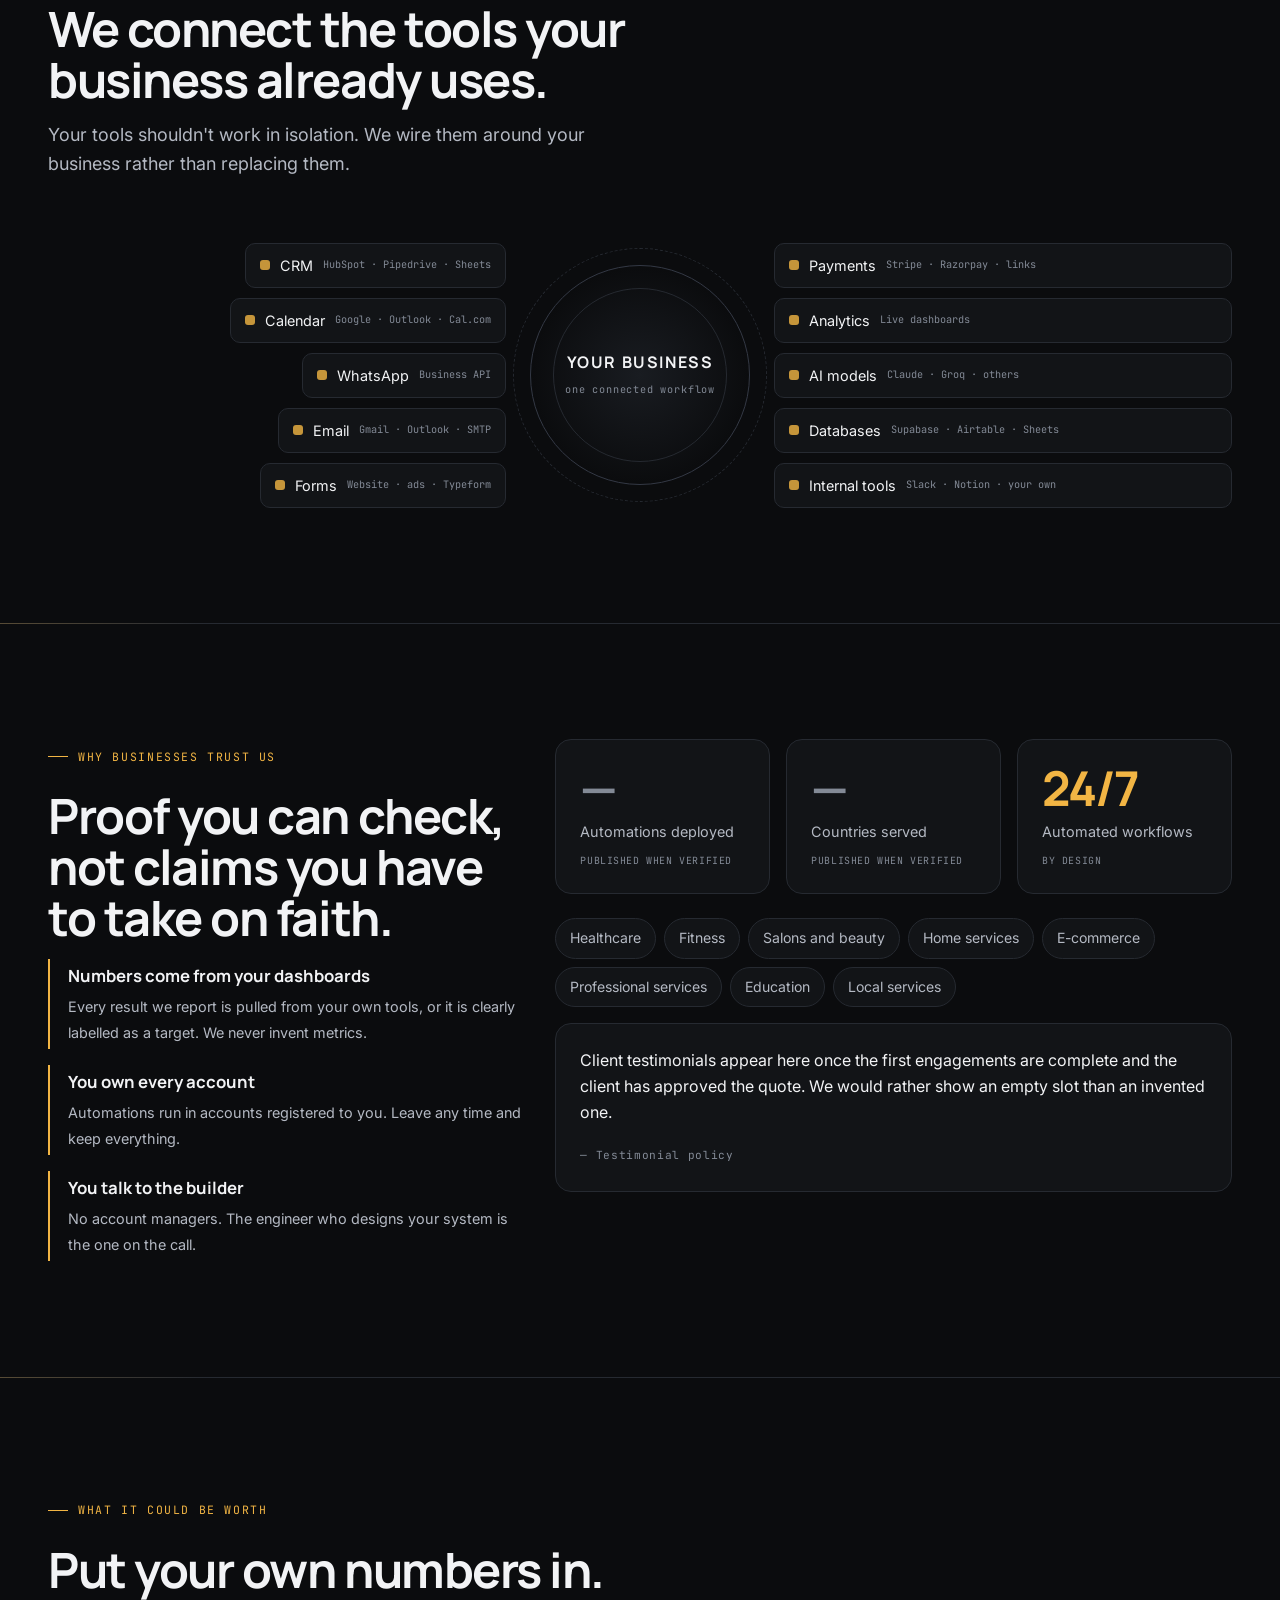
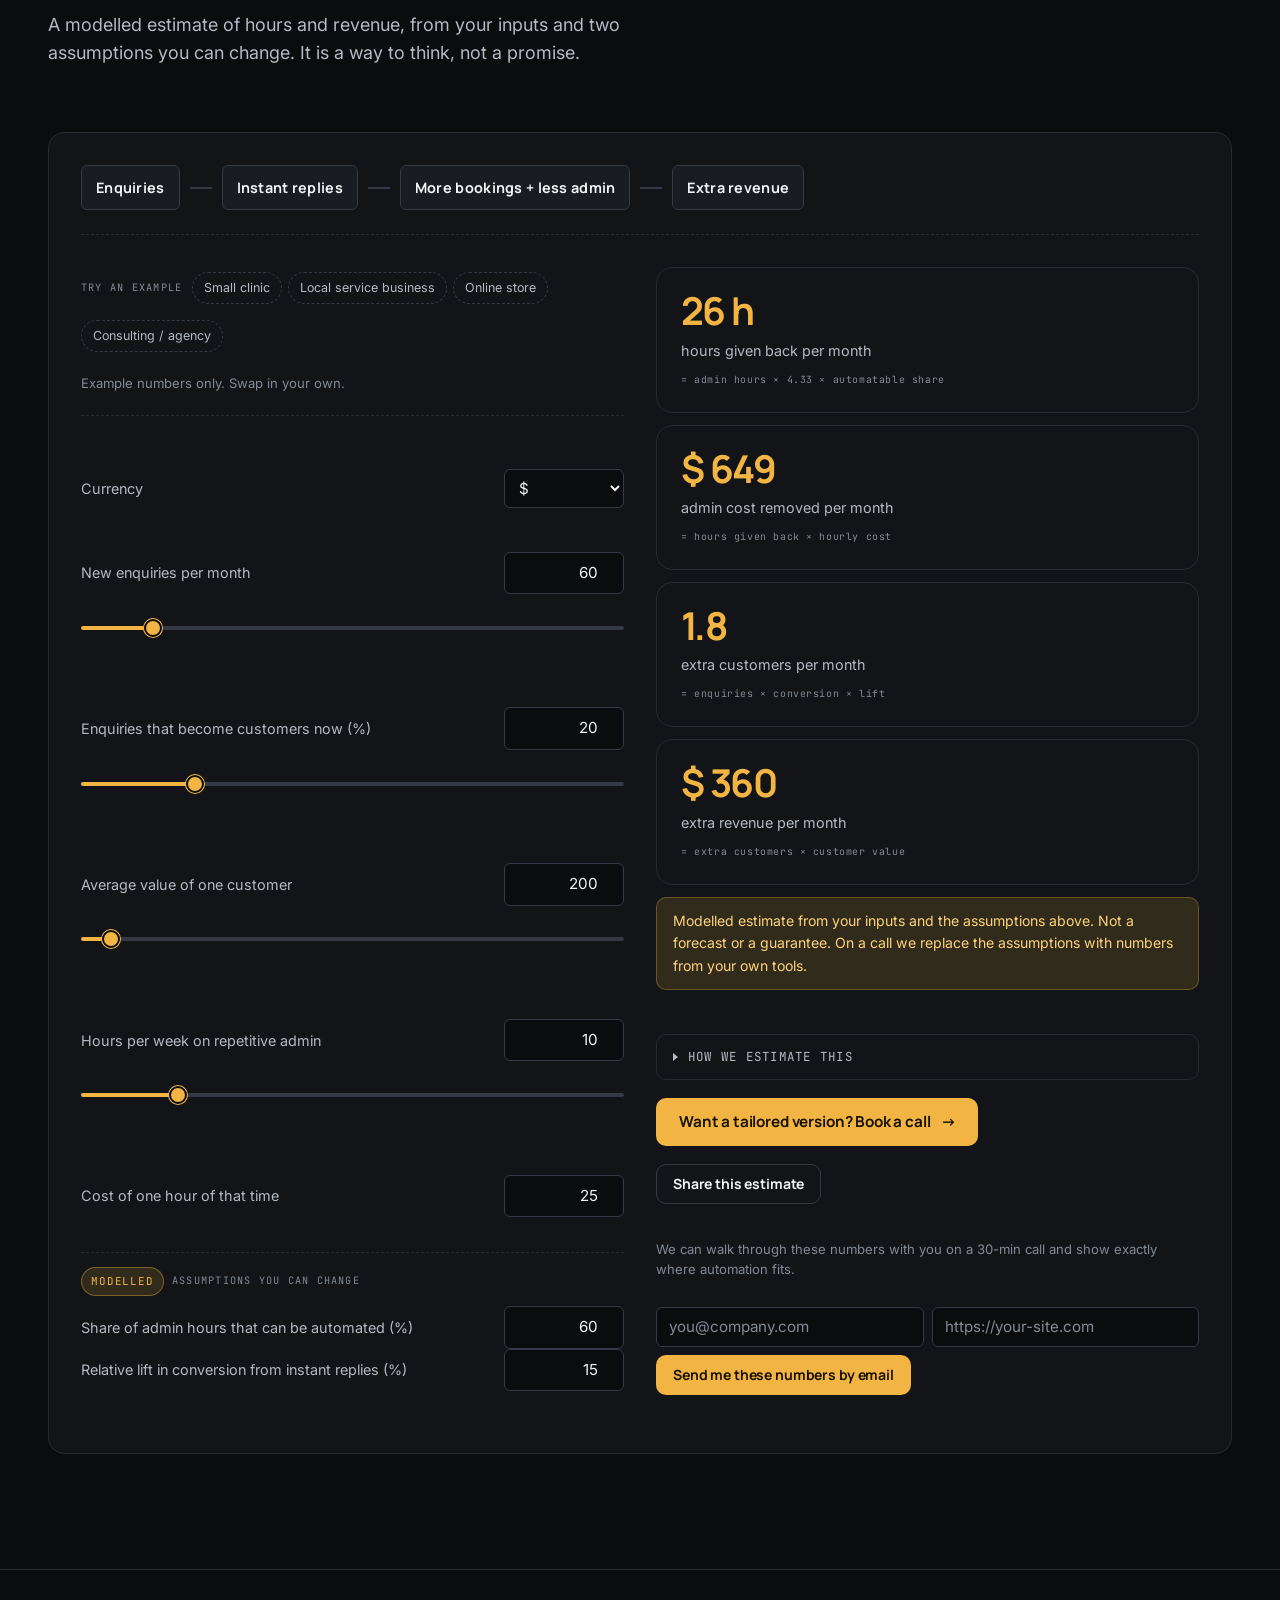
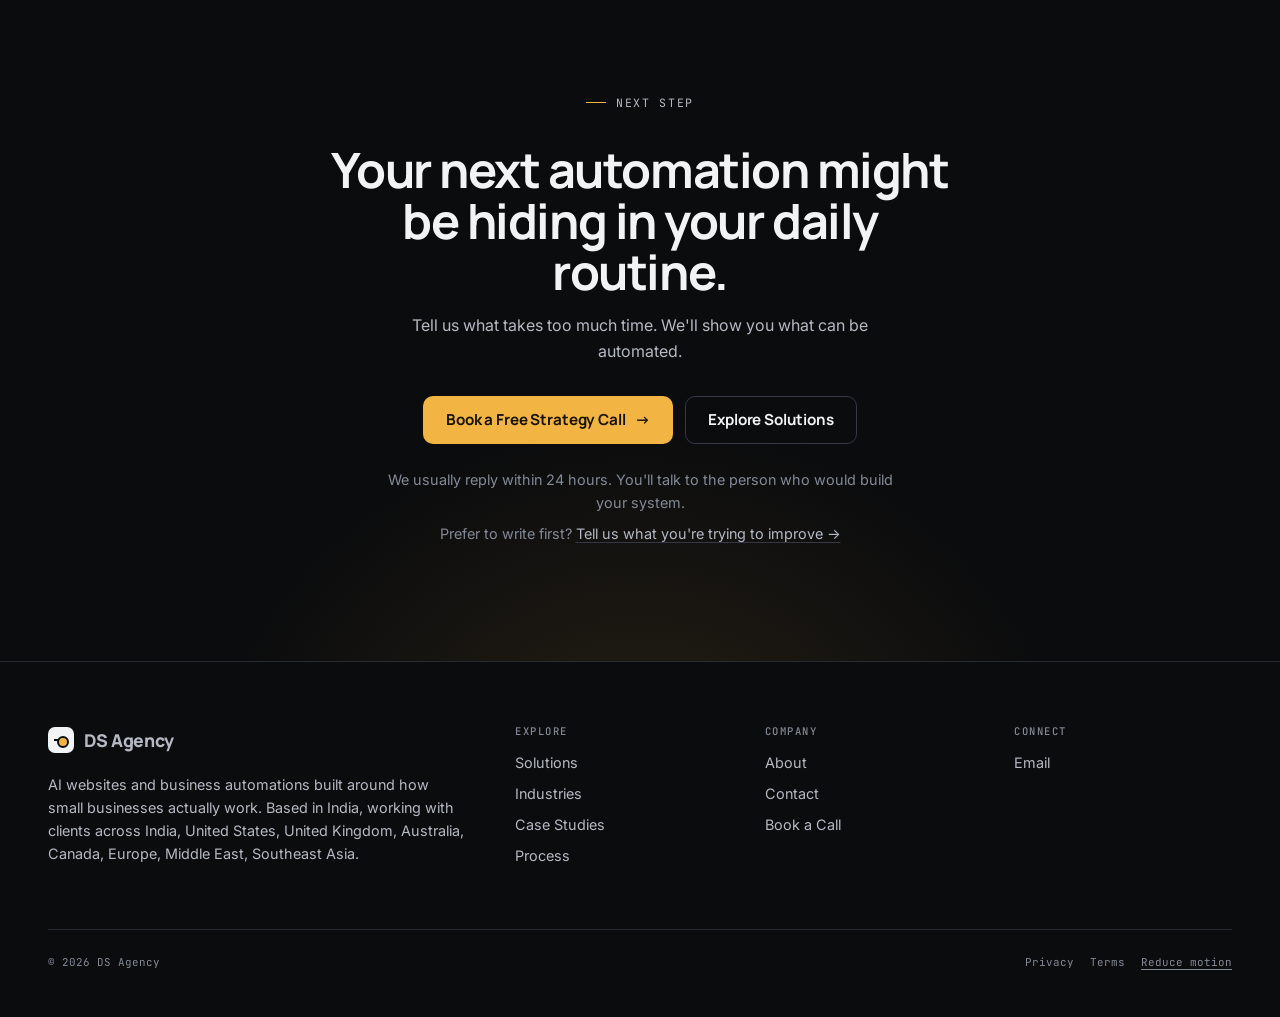
==== commit 10891cfc: "Go live: testMode off, one-submission-at-a-time forms with clearer failure copy, one CTA label, star" ====
--- a/index.html
+++ b/index.html
@@ -166,7 +166,7 @@
           <a class="btn quiet" href="solutions.html?use=ops">Explore Scale <span class="arr">→</span></a>
         </article>
       </div>
-      <div class="cta-row reveal"><span class="cta-row-text">Not sure where to start? We'll map it in 30 minutes.</span><a class="btn primary" href="book.html">Book a free strategy call <span class="arr">→</span></a><a class="btn quiet" href="solutions.html?use=followup">See solutions that fix this <span class="arr">→</span></a></div>
+      <div class="cta-row reveal"><span class="cta-row-text">Not sure where to start? We'll map it in 30 minutes.</span><a class="btn primary" href="book.html">Book a Free Strategy Call <span class="arr">→</span></a><a class="btn quiet" href="solutions.html?use=followup">See solutions that fix this <span class="arr">→</span></a></div>
     </div>
   </section>
 
@@ -204,7 +204,7 @@
         <p class="lead">The scenarios below are illustrative: realistic engagements with target ranges, marked as such. Real client numbers appear here only when they come from the client's own dashboards and are approved for publishing.</p>
       </div>
       <div class="cases reveal" data-render="cases"></div>
-      <div class="cta-row reveal"><span class="cta-row-text">Want a system like this? Describe your day. We'll map the flow that removes it.</span><a class="btn primary" href="book.html">Book a strategy call <span class="arr">→</span></a><a class="btn quiet" href="case-studies.html">See all case studies <span class="arr">→</span></a></div>
+      <div class="cta-row reveal"><span class="cta-row-text">Want a system like this? Describe your day. We'll map the flow that removes it.</span><a class="btn primary" href="book.html">Book a Free Strategy Call <span class="arr">→</span></a><a class="btn quiet" href="case-studies.html">See all case studies <span class="arr">→</span></a></div>
       <div class="capture reveal">
         <p class="capture-title">Tell us your website and main goal. We'll reply with 2–3 concrete automations.</p>
         <form class="mini-capture" data-kind="recommend" novalidate>
--- a/conversion.css
+++ b/conversion.css
@@ -340,7 +340,7 @@
 .playground .pg-wires path { fill: none; stroke: var(--line-2); stroke-width: 2; stroke-linejoin: round; stroke-linecap: round; }
 .playground .pg-wires path.live { stroke: var(--accent); stroke-dasharray: 6 14; animation: pgDash 1.2s linear infinite; opacity: .9; }
 @keyframes pgDash { to { stroke-dashoffset: -20; } }
-.pg-node { position: absolute; left: 0; top: 0; transform: translate(var(--x), var(--y)) translate(-50%, -50%); width: 150px; min-height: 52px;
+.pg-node { position: absolute; --x: 0; --y: 0; left: var(--x); top: var(--y); transform: translate(-50%, -50%); width: 150px; min-height: 52px;
   display: grid; grid-template-columns: 28px 1fr; align-items: center; gap: 10px; padding: 8px 12px; border-radius: 10px; cursor: grab;
   background: var(--bg-2); border: 1px solid var(--line-2); color: var(--text); font: 700 0.86rem/1.2 var(--display); letter-spacing: -0.01em; text-align: left;
   box-shadow: 0 6px 18px -12px rgba(0,0,0,.6); transition: box-shadow .2s, border-color .2s; touch-action: none; }
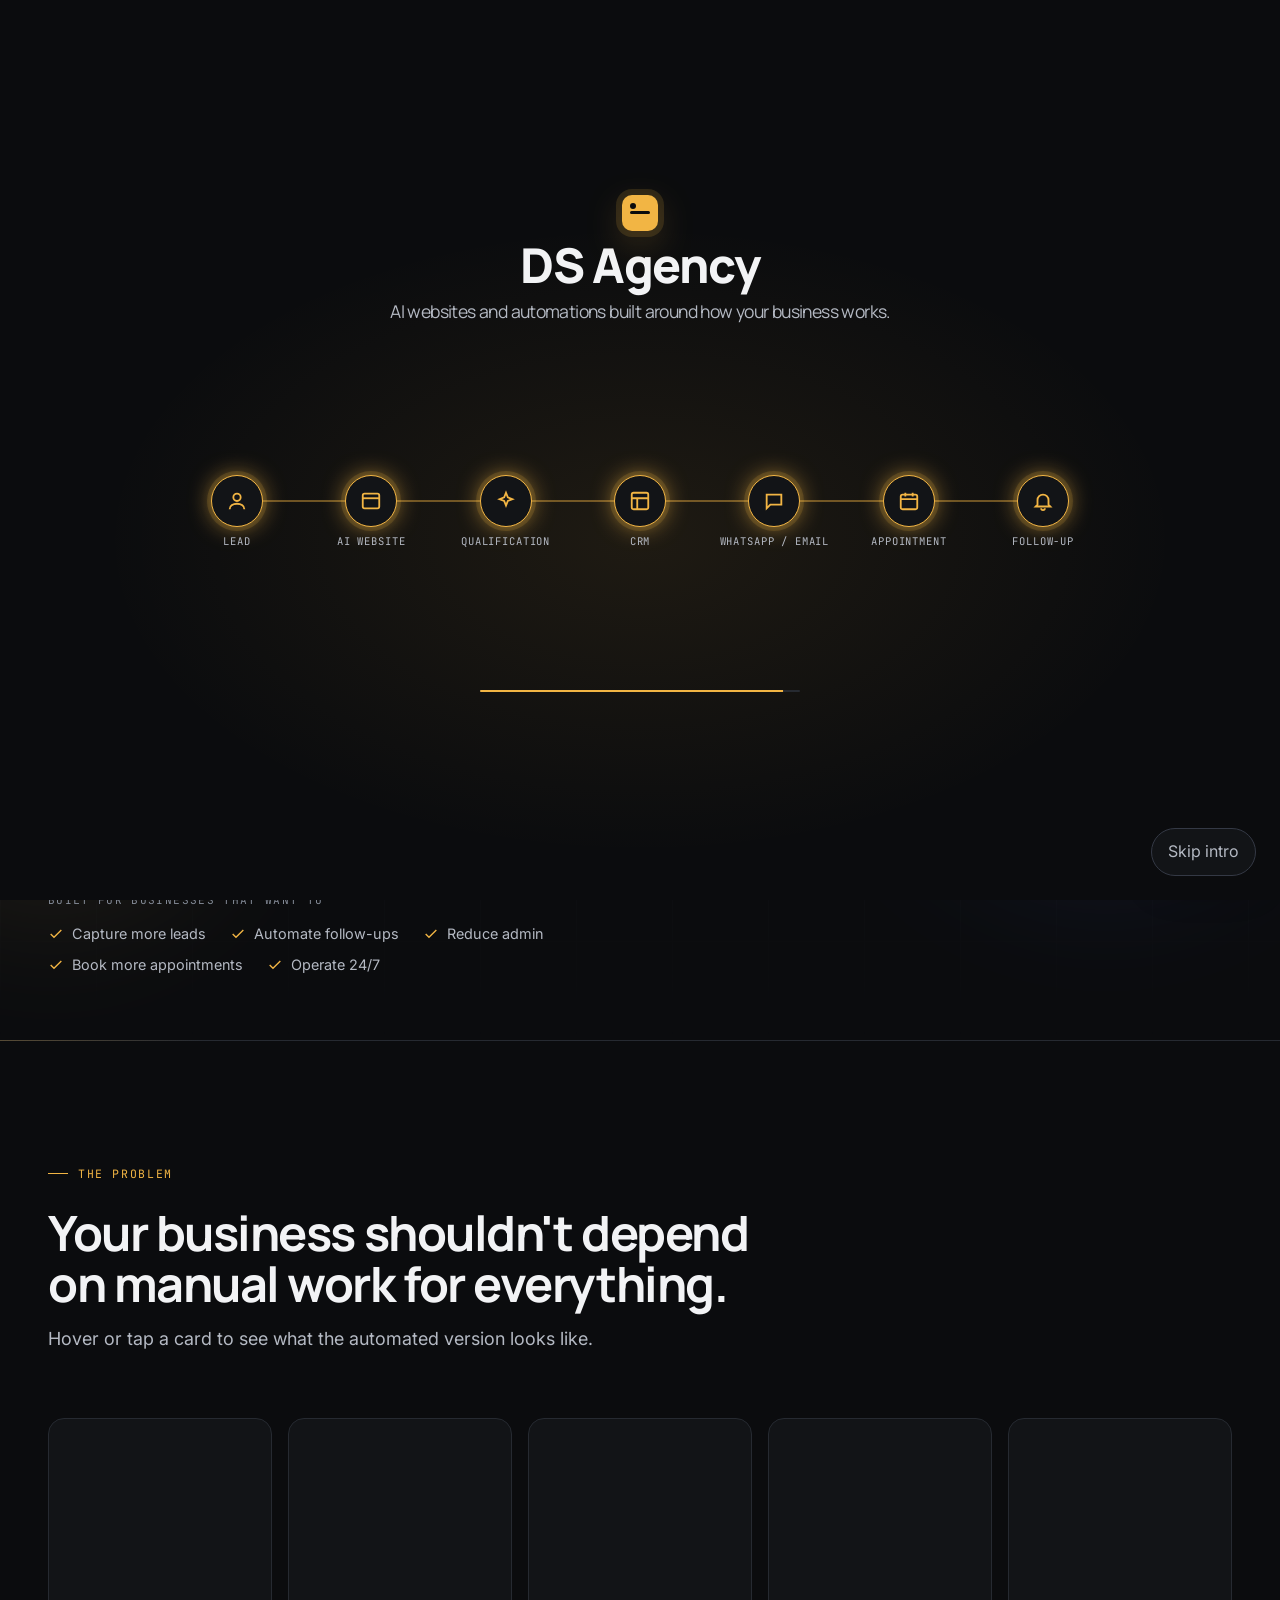
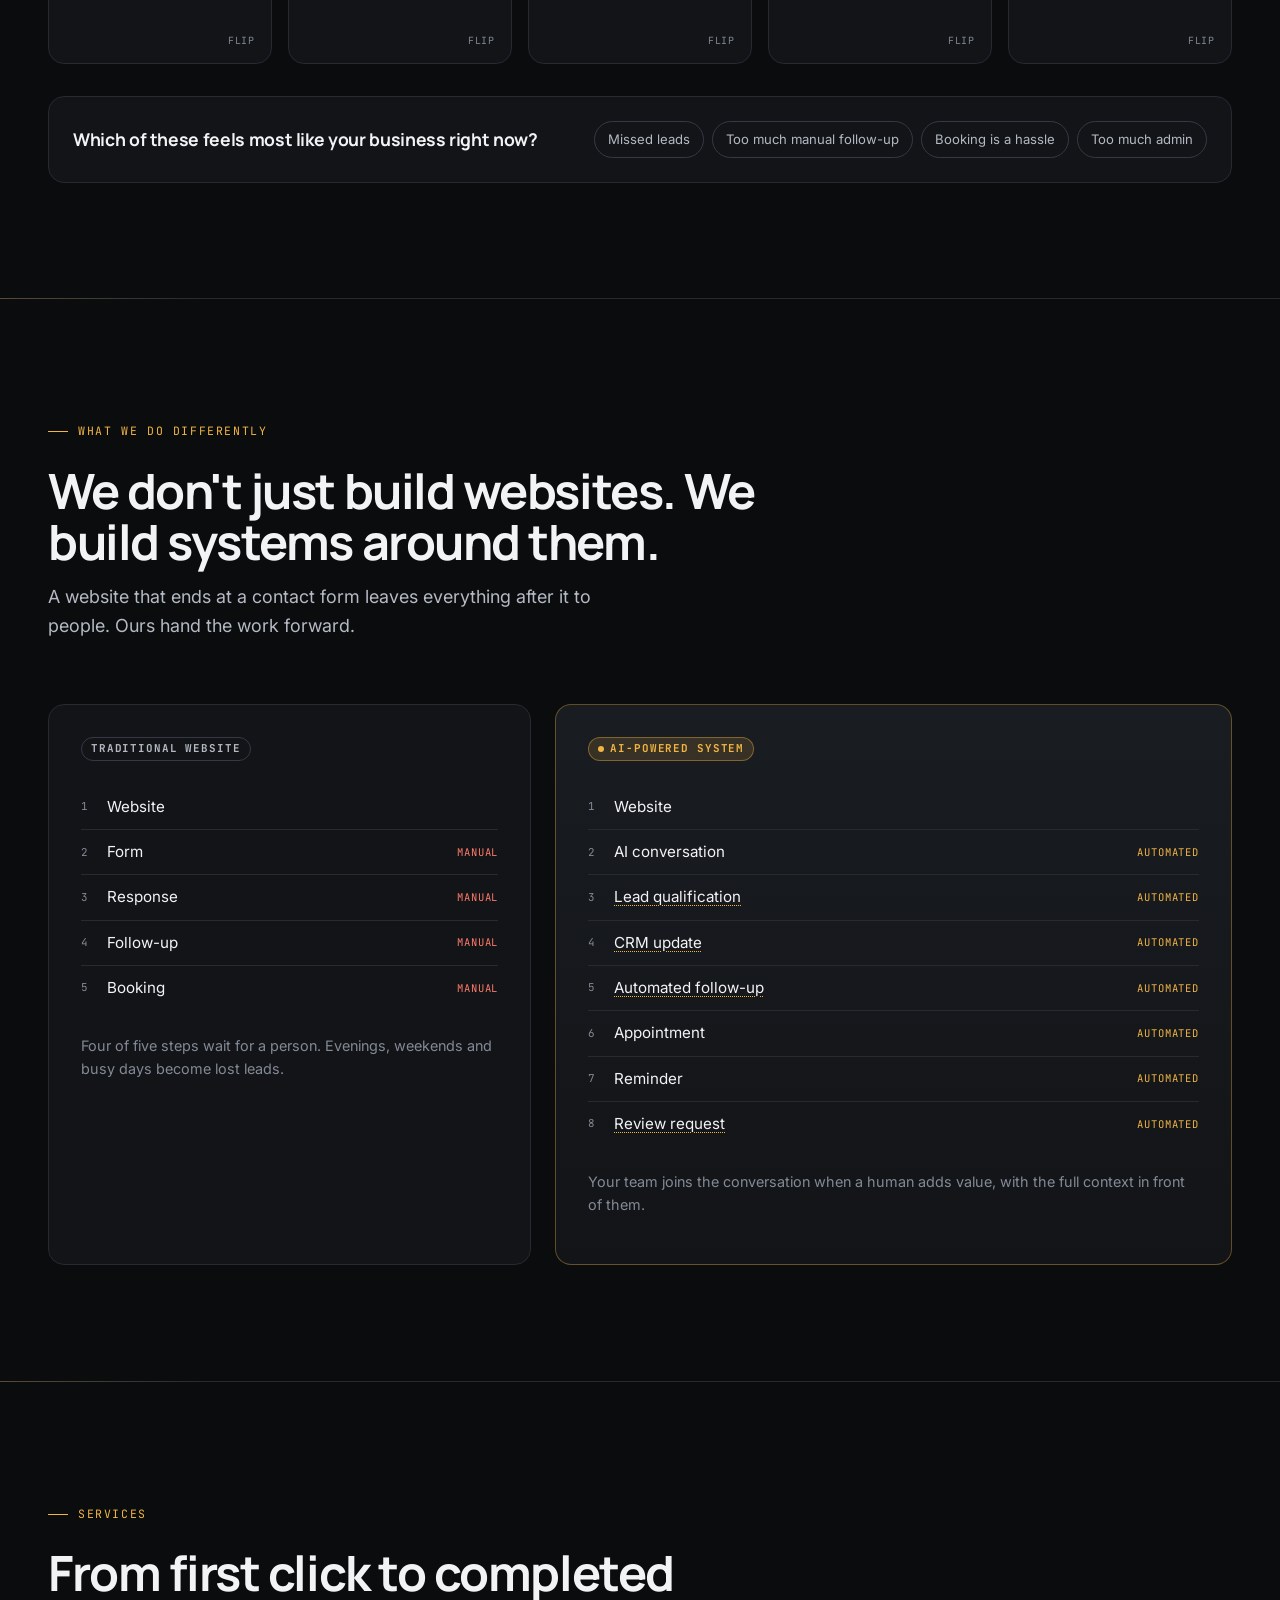
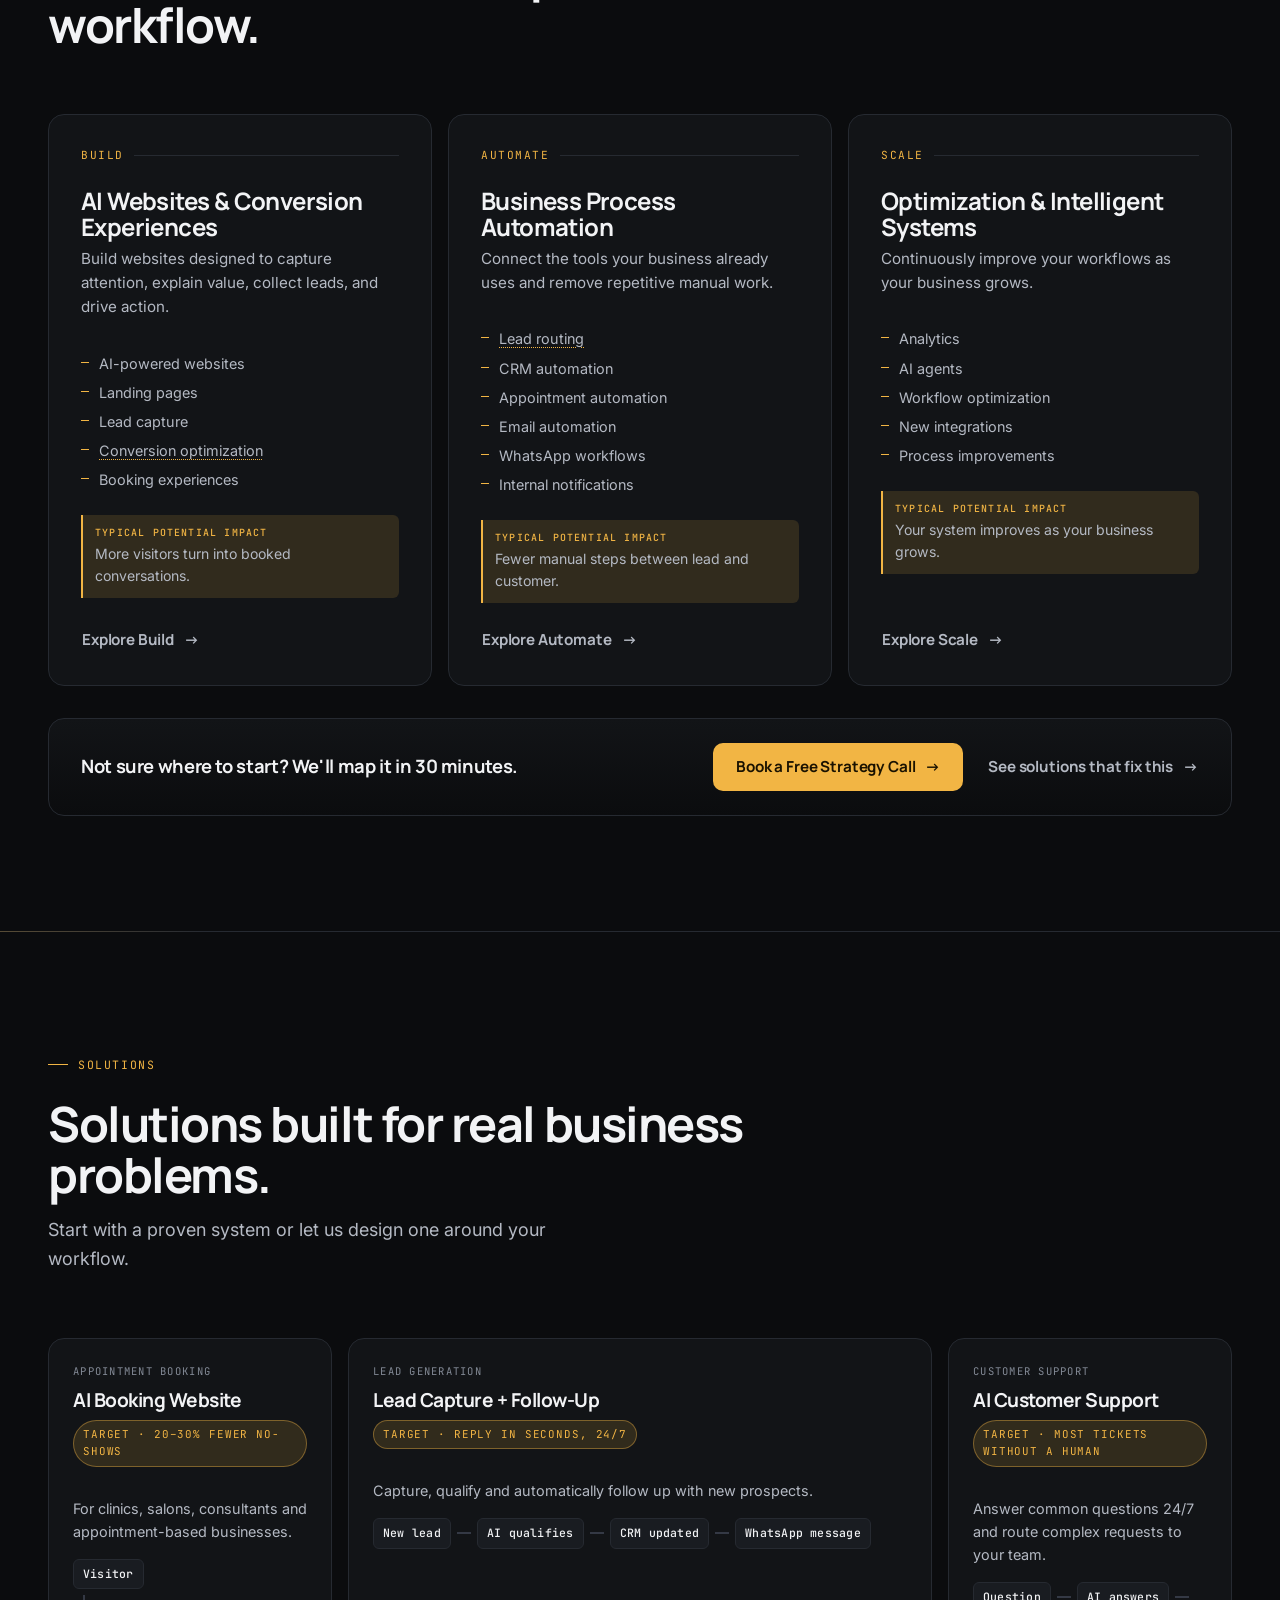
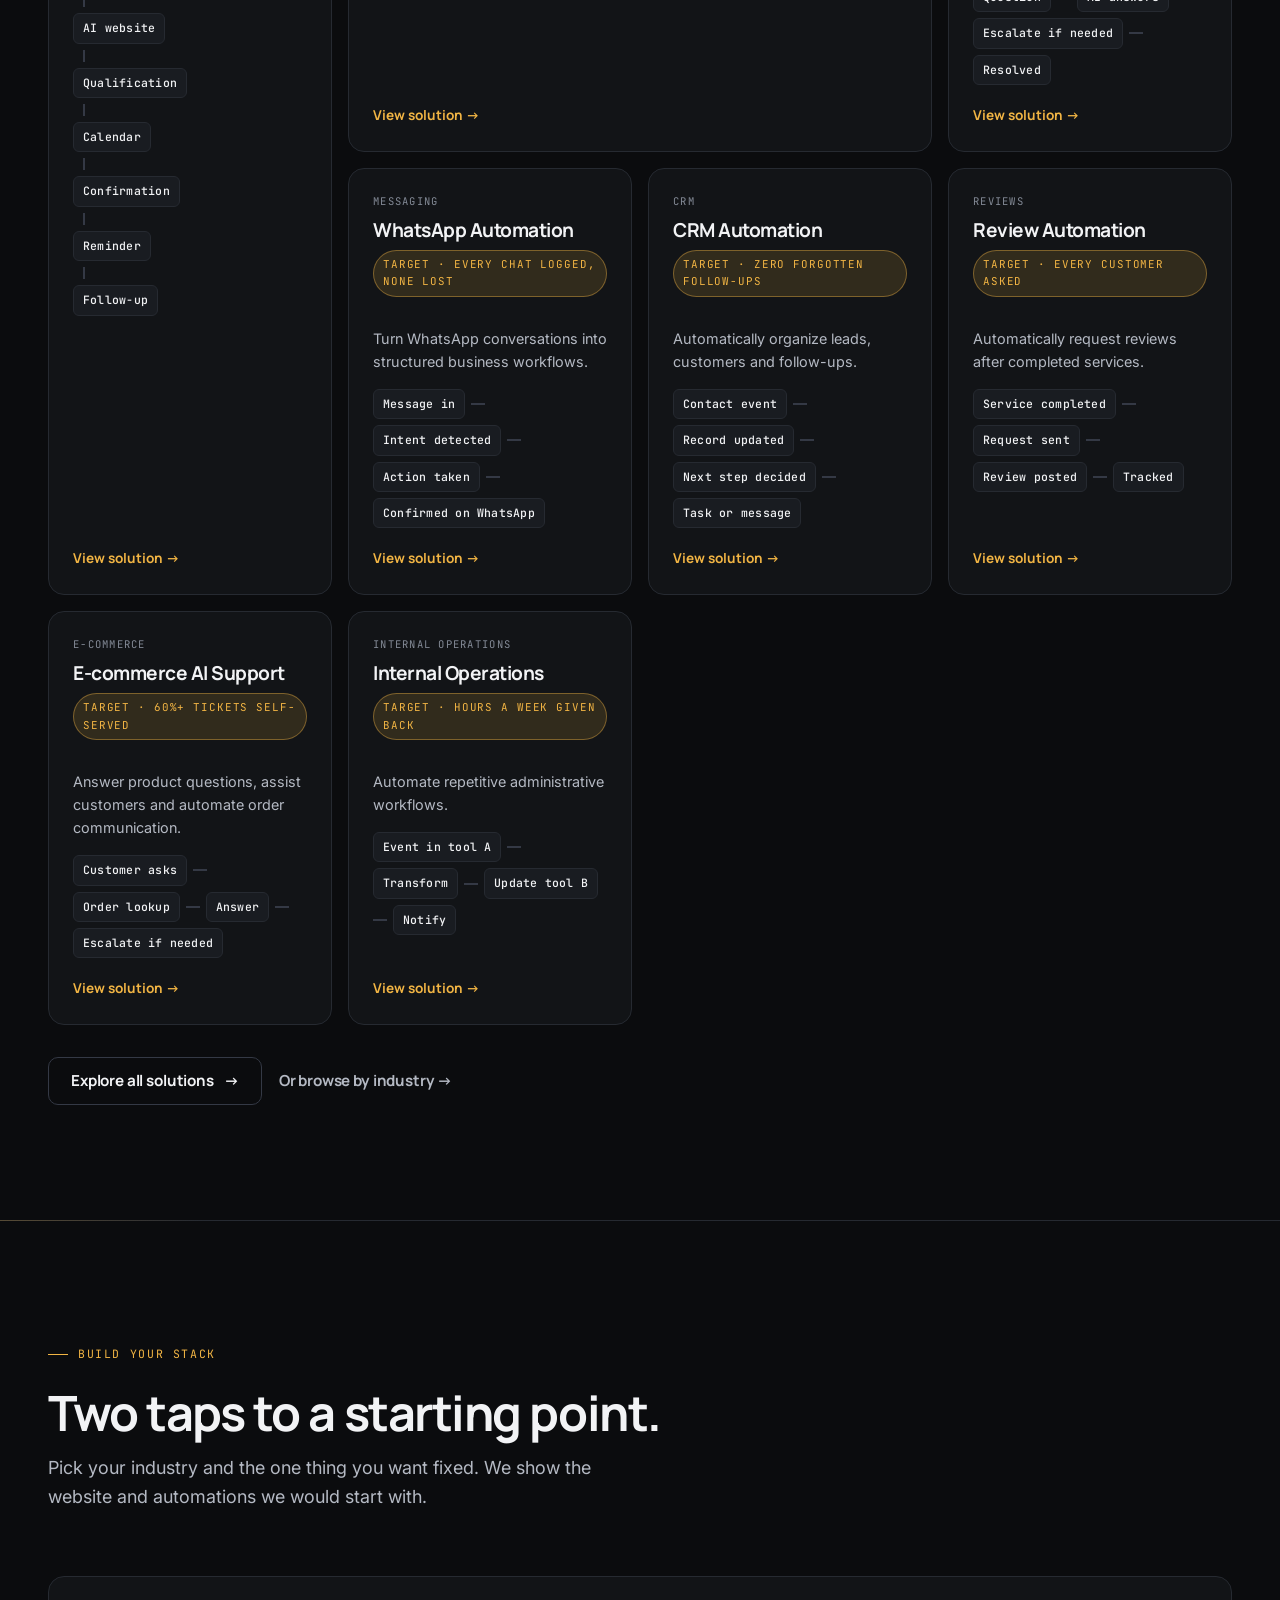
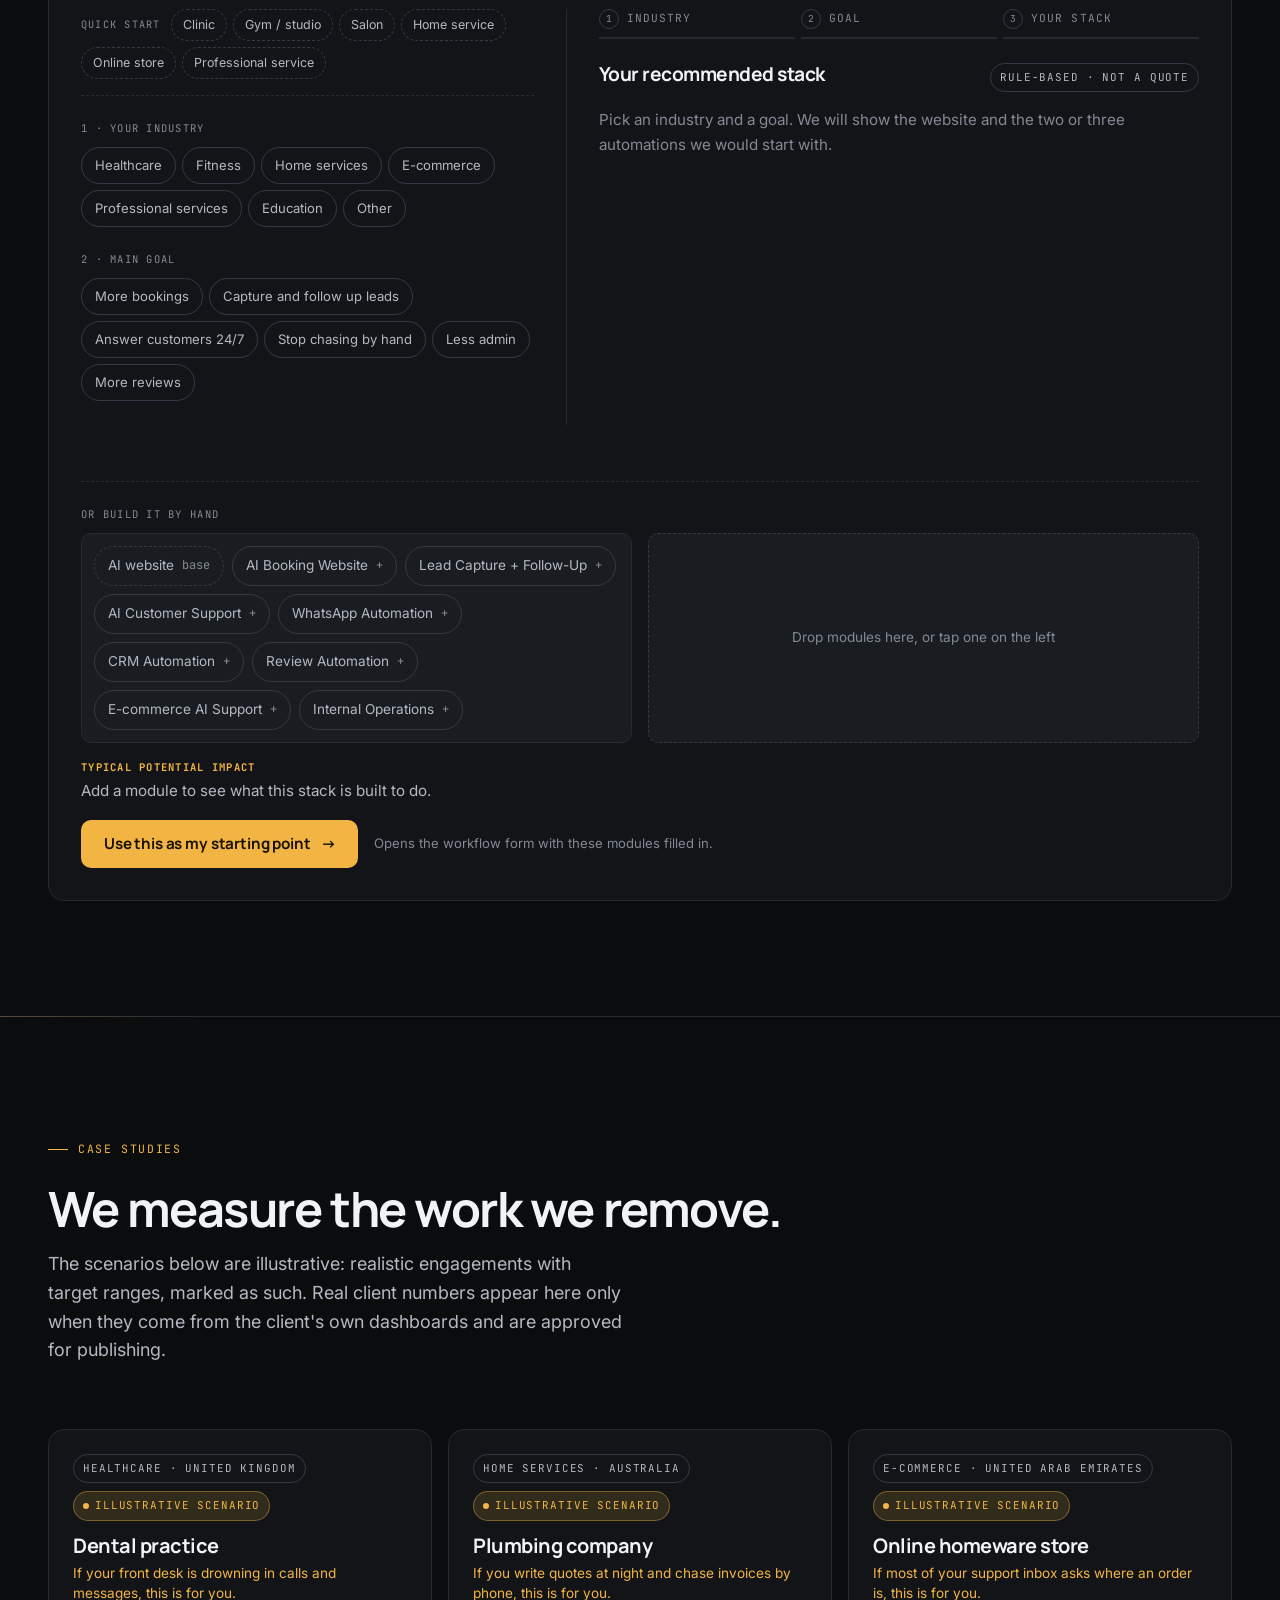
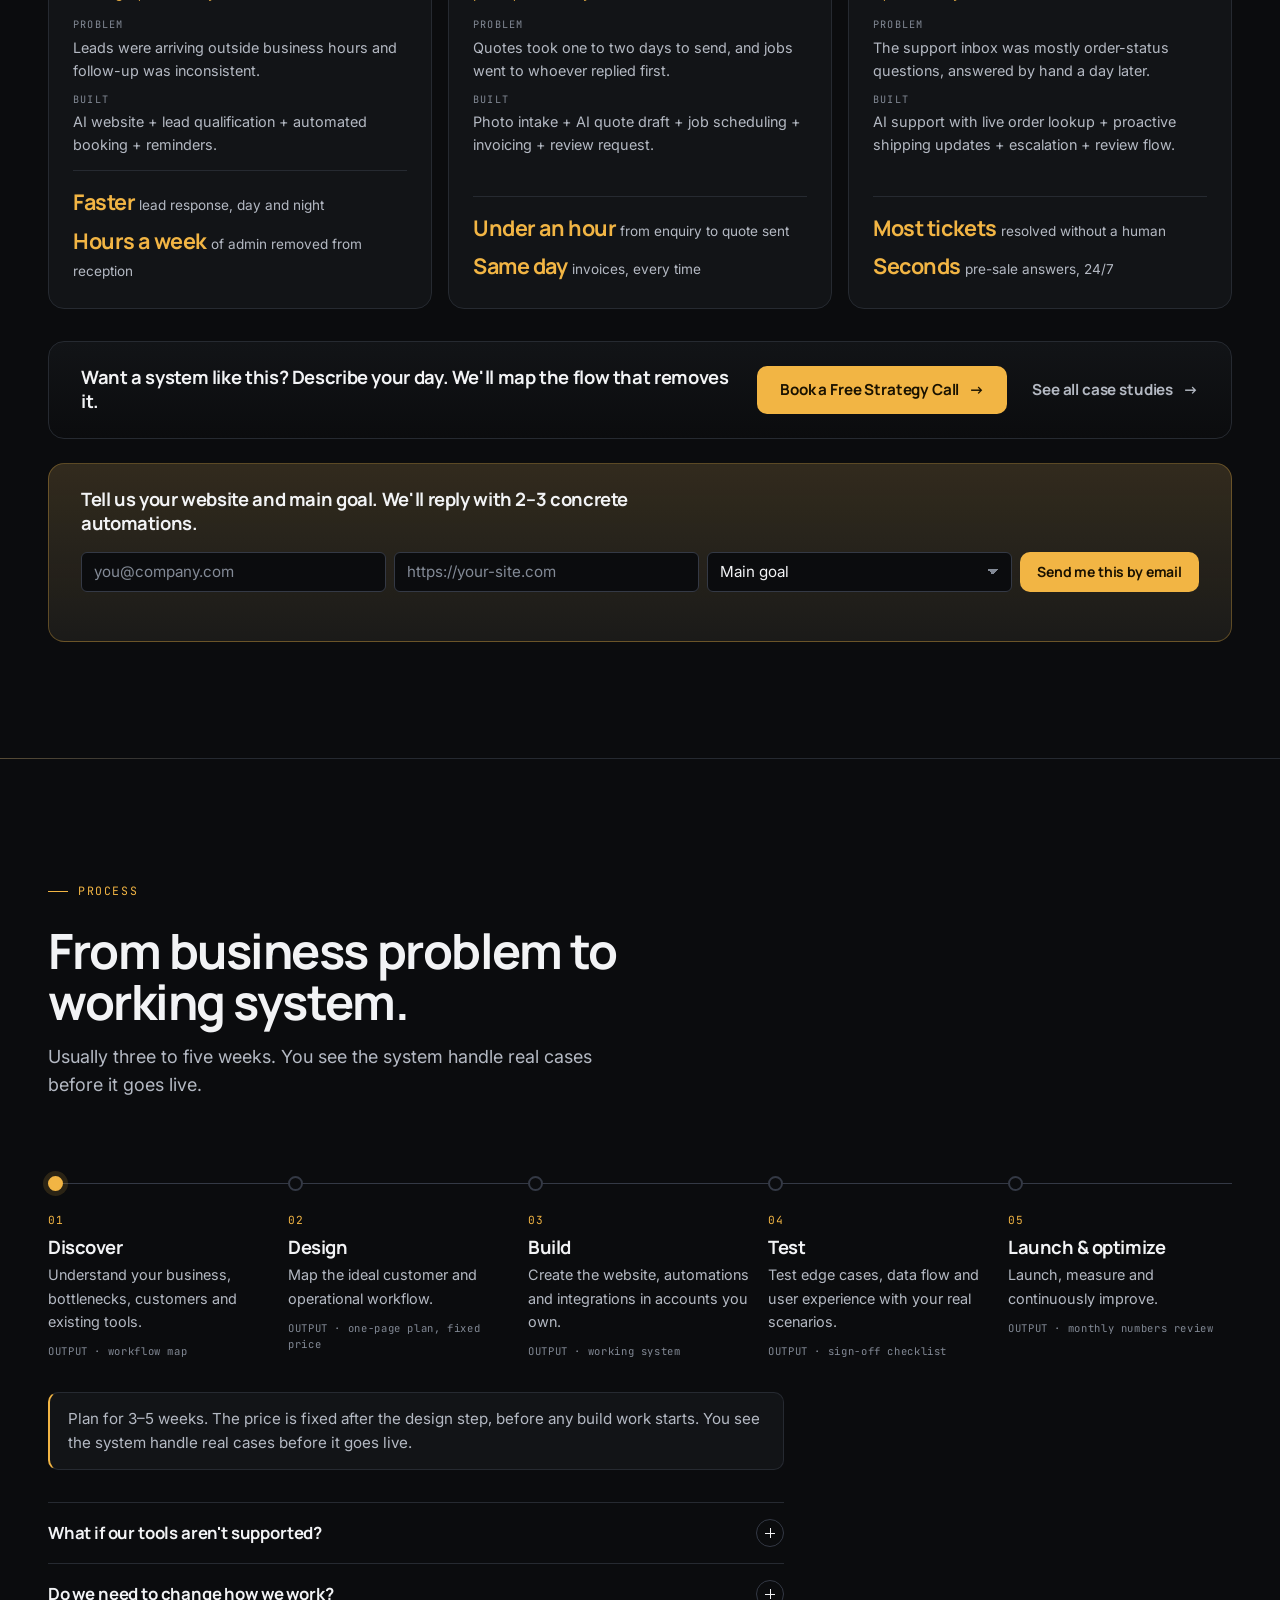
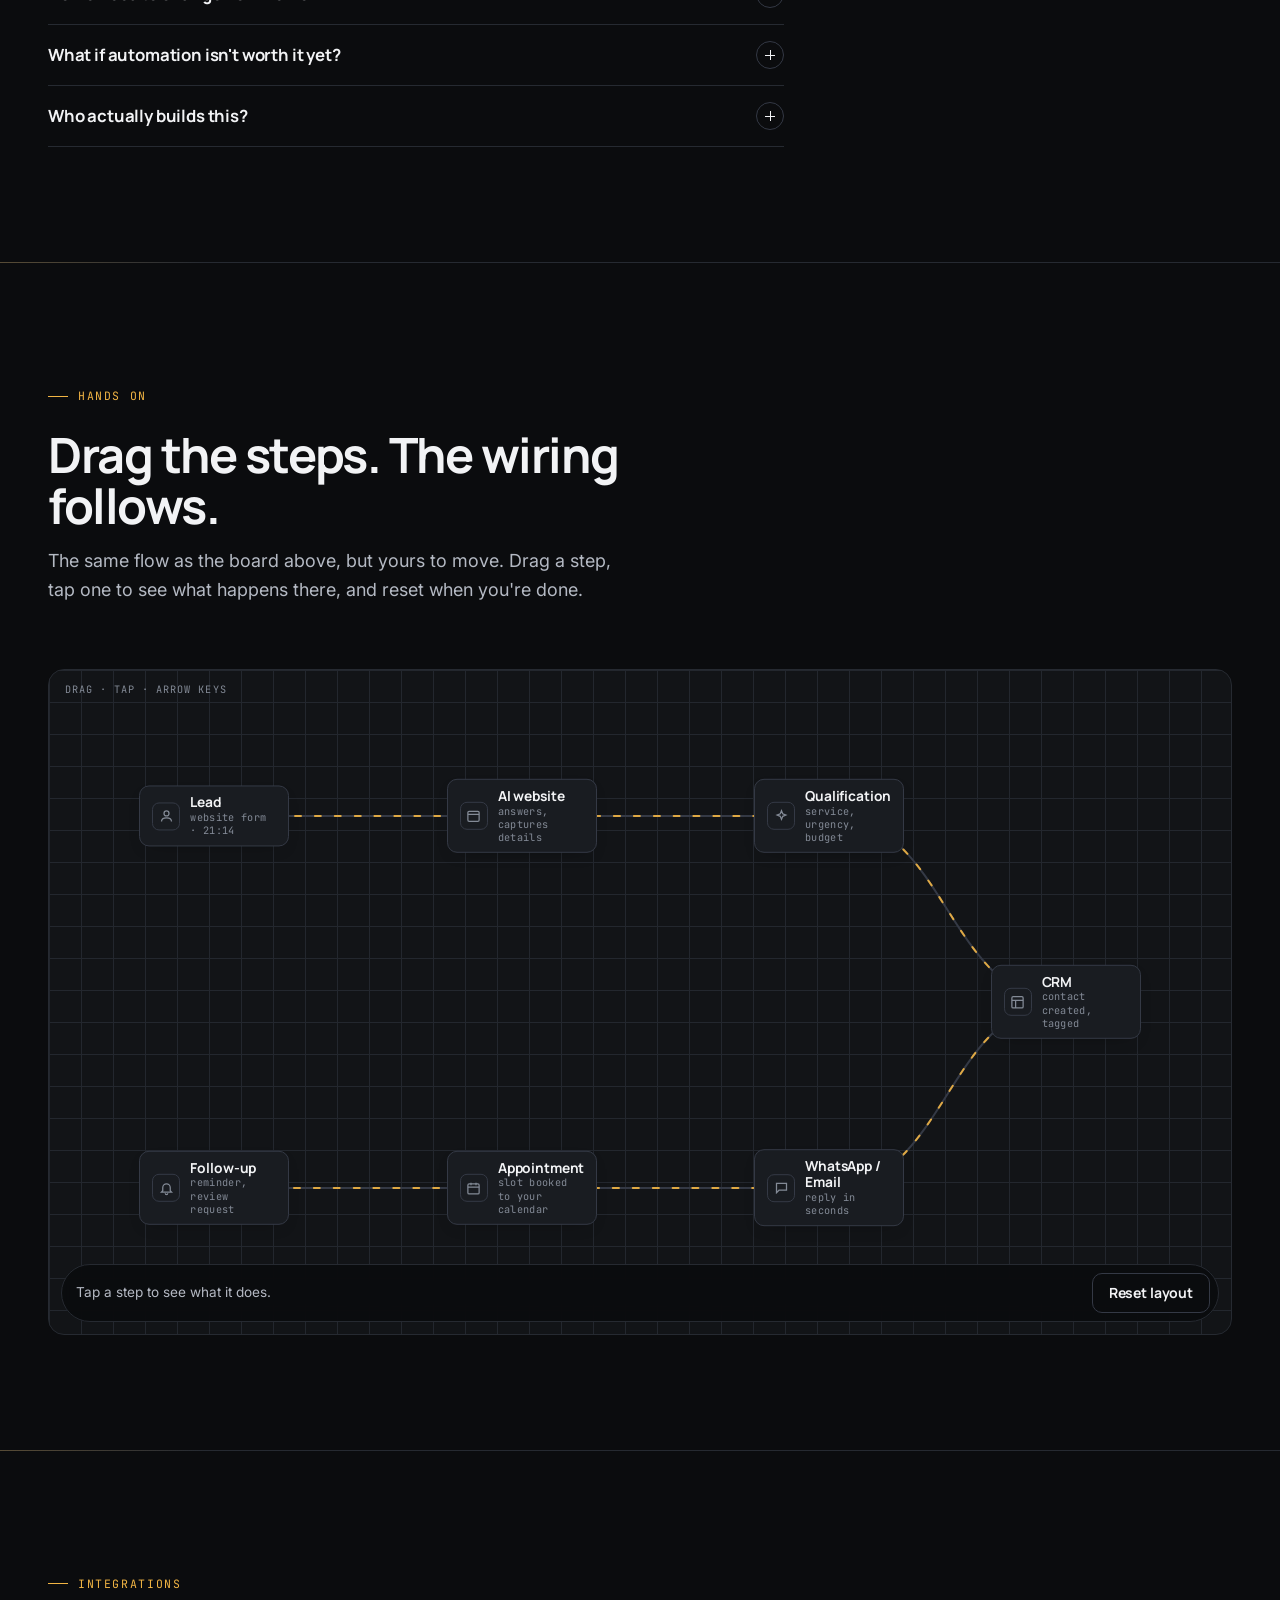
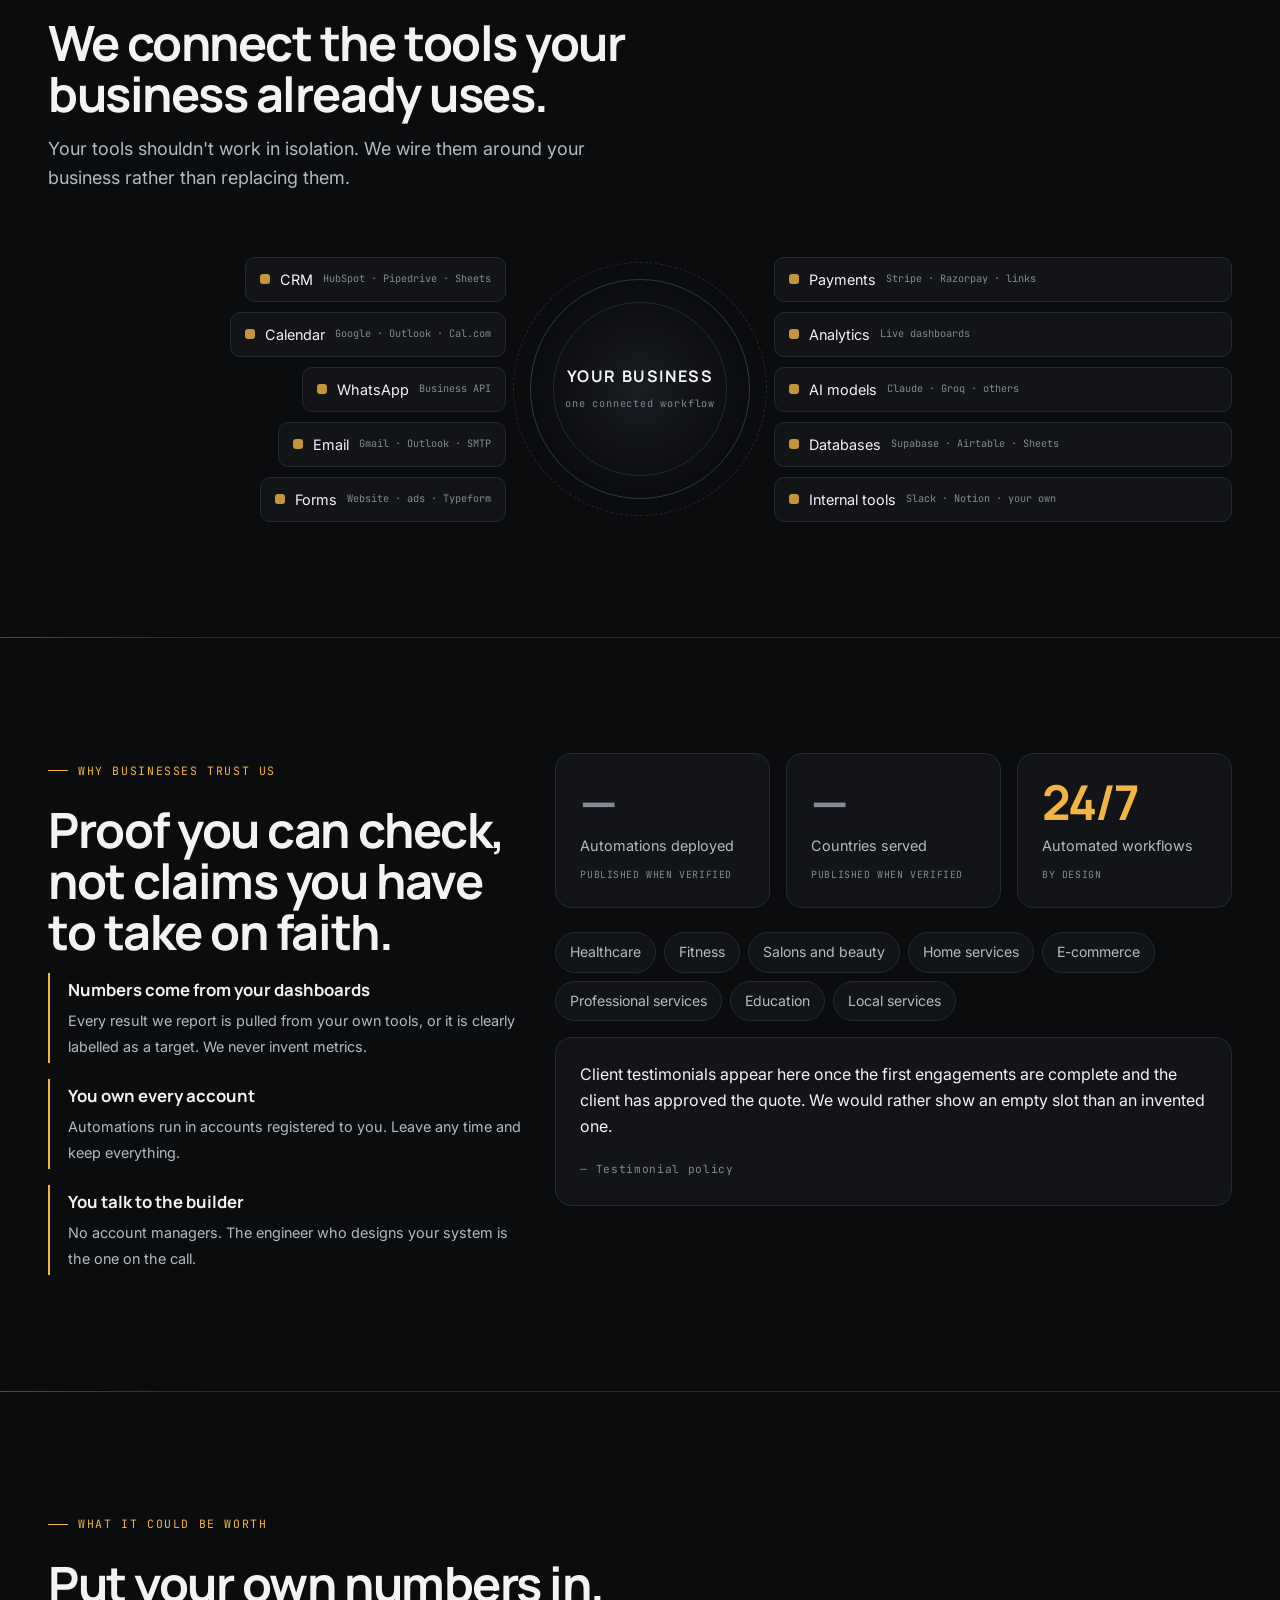
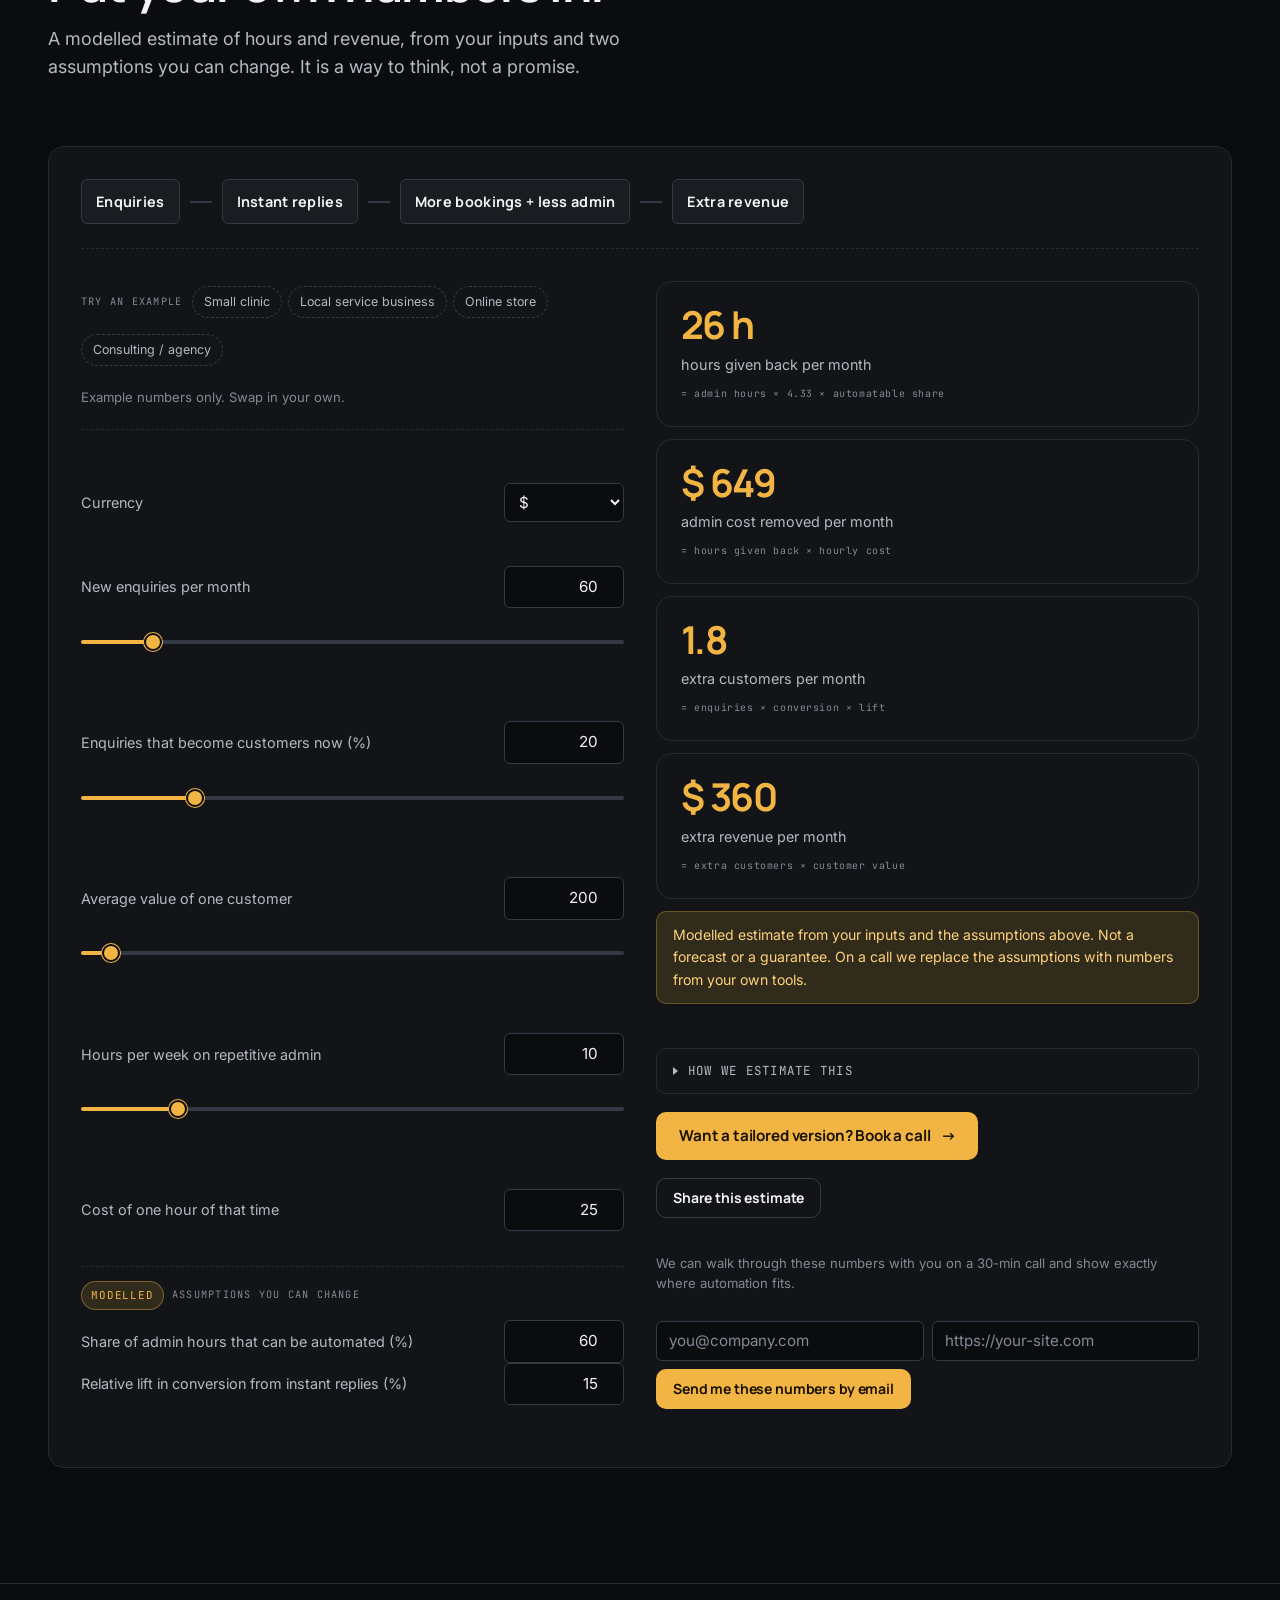
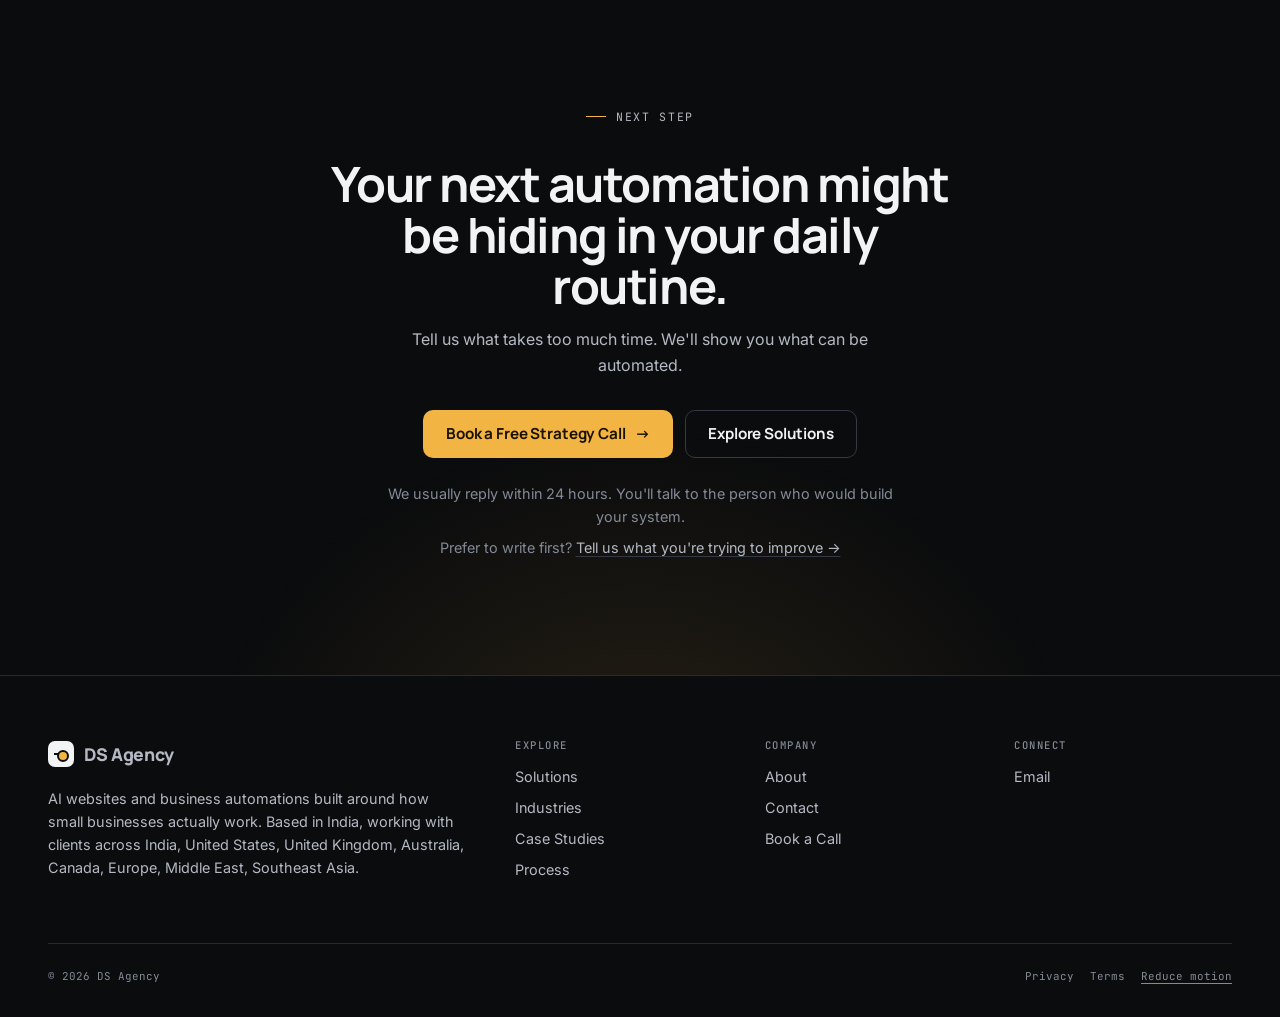
==== commit a41edbcf: "Home-page intro: 7-second on-brand loader (loader.js + loader.css) Four-phase story before the hero:" ====
--- a/index.html
+++ b/index.html
@@ -9,10 +9,25 @@
   <link rel="preconnect" href="https://fonts.googleapis.com"><link rel="preconnect" href="https://fonts.gstatic.com" crossorigin>
   <link href="https://fonts.googleapis.com/css2?family=Manrope:wght@600;700;800&family=Inter:wght@400;500;600&family=JetBrains+Mono:wght@400;500&display=swap" rel="stylesheet">
   <script src="theme.js"></script>
+  <link rel="stylesheet" href="loader.css">
   <link rel="stylesheet" href="styles.css">
   <link rel="stylesheet" href="conversion.css">
+  <script src="site.config.js"></script>
+  <script src="loader.js"></script>
 </head>
 <body data-page="home">
+
+  <!-- Intro loader (home only). Content is filled by loader.js; hidden unless <html class="intro-on">. Disable in site.config.js -> intro.enabled -->
+  <div id="ds-loader" class="ds-loader" role="status" aria-live="polite" aria-labelledby="ds-loader-desc">
+    <p id="ds-loader-desc" class="sr-only">Loading DS Agency. A short intro shows scattered manual work being connected into one automated system: lead, AI website, qualification, CRM, WhatsApp or email, appointment, follow-up.</p>
+    <div class="ds-loader-content" aria-hidden="true">
+      <div class="ds-loader-lines"></div>
+      <div class="ds-loader-scene"></div>
+      <div class="ds-loader-bar"><i></i></div>
+    </div>
+    <button id="ds-loader-skip" class="ds-loader-skip" type="button" hidden>Skip intro</button>
+  </div>
+  <script>if (window.DSIntro) window.DSIntro.build();</script>
 
   <!-- 01 Hero -->
   <section class="hero">
@@ -364,7 +379,6 @@
     </div>
   </section>
 
-  <script src="site.config.js"></script>
   <script src="data.js"></script>
   <script src="site.js"></script>
   <script src="chat.js"></script>
--- a/loader.css
+++ b/loader.css
@@ -0,0 +1,129 @@
+/* ==================================================================
+   Intro loader (home page). A 7-second story: scattered manual work,
+   the flow wiring itself together, then the DS Agency wordmark.
+
+   - Timing and copy: loader.js (INTRO.copy, INTRO.phases).
+   - Duration / disable / once-per-session: site.config.js -> intro.
+   - Only rendered while <html class="intro-on">; loader.js adds that
+     class synchronously in <head>, so the overlay paints first.
+   - Uses the site tokens, so the light theme works unchanged.
+================================================================== */
+html.intro-on { overflow: hidden; }
+html.intro-on .hero .kinetic .w { animation-play-state: paused; }   /* headline words wait for the reveal */
+
+.ds-loader { display: none; }
+html.intro-on .ds-loader { display: grid; }
+.ds-loader {
+  position: fixed; inset: 0; z-index: 1000; place-items: center; padding: 24px;
+  background: var(--bg-0); color: var(--text);
+  opacity: 1; transition: opacity .45s var(--ease);
+}
+.ds-loader::before {   /* faint amber mesh, same family as the hero */
+  content: ""; position: absolute; inset: 0; pointer-events: none;
+  background: radial-gradient(60% 50% at 50% 60%, var(--accent-dim), transparent 70%); opacity: .6;
+}
+.ds-loader.out { opacity: 0; pointer-events: none; }
+.ds-loader .sr-only { position: absolute; width: 1px; height: 1px; margin: -1px; padding: 0; overflow: hidden; clip: rect(0 0 0 0); white-space: nowrap; border: 0; }
+
+.ds-loader-content { position: relative; width: min(960px, 100%); display: grid; gap: clamp(18px, 4vh, 40px); justify-items: center; }
+
+/* ---- Lines of copy: one per phase, cross-faded ---- */
+.ds-loader-lines {
+  position: relative; width: 100%; min-height: 3.4em; text-align: center;
+  font-family: var(--display); font-weight: 700; font-size: clamp(1.2rem, 2.6vw, 1.9rem); letter-spacing: -0.02em; line-height: 1.25;
+}
+.ds-loader-lines p { position: absolute; inset: 0; margin: 0; padding: 0 8px; opacity: 0; transform: translateY(10px); transition: opacity .55s var(--ease), transform .55s var(--ease); }
+.ds-loader[data-phase="chaos"]   p[data-line="chaos"],
+.ds-loader[data-phase="connect"] p[data-line="connect"],
+.ds-loader[data-phase="work"]    p[data-line="work"] { opacity: 1; transform: none; }
+
+/* ---- Brand block (final phase) ---- */
+.ds-loader-brand { position: absolute; inset: 0; display: grid; justify-items: center; align-content: center; gap: 10px; opacity: 0; transform: translateY(10px) scale(.98); transition: opacity .6s var(--ease) .1s, transform .6s var(--ease) .1s; }
+.ds-loader[data-phase="brand"] .ds-loader-brand { opacity: 1; transform: none; }
+.ds-loader-brand .mk { position: relative; width: 36px; height: 36px; border-radius: 10px; background: var(--accent); box-shadow: 0 0 0 6px var(--accent-dim), 0 12px 40px -10px var(--accent); }
+.ds-loader-brand .mk::before { content: ""; position: absolute; left: 8px; right: 8px; top: 16px; height: 3px; border-radius: 2px; background: var(--bg-0); }
+.ds-loader-brand .mk::after { content: ""; position: absolute; left: 8px; top: 8px; width: 6px; height: 6px; border-radius: 50%; background: var(--bg-0); }
+.ds-loader-brand b { font-family: var(--display); font-weight: 800; font-size: clamp(1.9rem, 4.4vw, 3rem); letter-spacing: -0.03em; line-height: 1; }
+.ds-loader-brand small { font-weight: 400; font-size: clamp(.95rem, 1.5vw, 1.1rem); color: var(--text-2); max-width: 34rem; line-height: 1.45; }
+
+/* ---- Scene: nodes + wires ---- */
+.ds-loader-scene { position: relative; width: 100%; height: clamp(210px, 34vh, 320px); }
+.ds-loader-wires { position: absolute; inset: 0; width: 100%; height: 100%; overflow: visible; }
+.ds-loader-wires .wire {   /* --len (px) is set by loader.js from getTotalLength() */
+  fill: none; stroke: var(--line-2); stroke-width: 1.5; stroke-linecap: round;
+  stroke-dasharray: calc(var(--len, 1000) * 1px); stroke-dashoffset: calc(var(--len, 1000) * 1px);
+  transition: stroke-dashoffset .9s var(--ease) calc(var(--i) * .14s + .15s), stroke .6s, opacity .6s;
+}
+.ds-loader[data-phase="connect"] .wire, .ds-loader[data-phase="work"] .wire, .ds-loader[data-phase="brand"] .wire { stroke-dashoffset: 0; }
+.ds-loader[data-phase="work"] .wire { stroke: var(--text-2); }
+.ds-loader[data-phase="brand"] .wire { stroke: var(--accent); opacity: .55; }
+.ds-loader-wires .packet {   /* a short bright dash that travels the whole flow once */
+  fill: none; stroke: var(--accent); stroke-width: 3; stroke-linecap: round;
+  stroke-dasharray: calc(var(--len, 1000) * .08px) calc(var(--len, 1000) * 1px); stroke-dashoffset: calc(var(--len, 1000) * .08px);
+  opacity: 0; filter: drop-shadow(0 0 6px var(--accent));
+}
+.ds-loader[data-phase="brand"] .packet { opacity: 1; animation: dsPacket 1.5s cubic-bezier(.4,0,.2,1) .15s 1 forwards; }
+@keyframes dsPacket { from { stroke-dashoffset: calc(var(--len, 1000) * .08px); } to { stroke-dashoffset: calc(var(--len, 1000) * -1px); } }
+
+.ds-loader-node {
+  position: absolute; left: calc(var(--x) * 1%); top: calc(var(--y) * 1%); width: 0; height: 0;
+  transform: translate(var(--dx, 0px), var(--dy, 0px));
+  transition: transform 1.1s var(--ease) calc(var(--i) * .07s);
+}
+.ds-loader:not([data-phase="chaos"]) .ds-loader-node { transform: none; }
+.ds-loader-node .ic {
+  position: absolute; left: -26px; top: -26px; width: 52px; height: 52px; border-radius: 50%; display: grid; place-items: center;
+  border: 1px solid var(--line-2); background: var(--bg-1); color: var(--muted);
+  transition: border-color .5s, color .5s, box-shadow .7s var(--ease), transform .5s var(--ease);
+}
+.ds-loader-node .ic svg { width: 22px; height: 22px; }
+.ds-loader-node .lb {
+  position: absolute; top: 32px; left: 50%; transform: translateX(-50%); white-space: nowrap;
+  font-family: var(--mono); font-size: .66rem; letter-spacing: .08em; text-transform: uppercase; color: var(--muted);
+  opacity: .8; transition: color .5s, opacity .5s;
+}
+.ds-loader[data-phase="chaos"] .ds-loader-node .ic { animation: dsDrift 3.2s ease-in-out infinite alternate; animation-delay: calc(var(--i) * -.55s); }
+.ds-loader[data-phase="work"] .ds-loader-node .ic, .ds-loader[data-phase="connect"] .ds-loader-node .ic { color: var(--text); border-color: var(--text-2); }
+.ds-loader[data-phase="work"] .ds-loader-node .lb { color: var(--text-2); opacity: 1; }
+.ds-loader[data-phase="brand"] .ds-loader-node .ic { color: var(--accent); border-color: var(--accent); box-shadow: 0 0 0 4px var(--accent-dim), 0 0 26px -4px var(--accent); }
+.ds-loader[data-phase="brand"] .ds-loader-node .lb { color: var(--text-2); opacity: 1; }
+@keyframes dsDrift { from { transform: translate(0, 0) rotate(0); } to { transform: translate(4px, -5px) rotate(3deg); } }
+
+/* Manual-work chips: float in the chaos phase, dissolve when the system forms */
+.ds-loader-bit {
+  position: absolute; left: calc(var(--x) * 1%); top: calc(var(--y) * 1%); transform: translate(-50%, -50%) rotate(var(--r, 0deg));
+  padding: 6px 10px; border: 1px dashed var(--line-2); border-radius: 999px; background: var(--bg-0);
+  font-family: var(--mono); font-size: .64rem; letter-spacing: .06em; text-transform: uppercase; color: var(--muted); white-space: nowrap;
+  opacity: .9; transition: opacity .6s var(--ease), transform .8s var(--ease);
+  animation: dsDrift 3.6s ease-in-out infinite alternate; animation-delay: calc(var(--i) * -.7s);
+}
+.ds-loader:not([data-phase="chaos"]) .ds-loader-bit { opacity: 0; transform: translate(-50%, -50%) rotate(var(--r, 0deg)) scale(.85); }
+
+/* ---- Progress + skip ---- */
+.ds-loader-bar { width: min(320px, 60%); height: 2px; border-radius: 2px; background: var(--line); overflow: hidden; }
+.ds-loader-bar i { display: block; height: 100%; width: 100%; background: var(--accent); transform: scaleX(0); transform-origin: 0 50%; }   /* scaleX set by loader.js each frame */
+.ds-loader-skip {
+  position: absolute; right: 24px; bottom: 24px; padding: 10px 16px; border-radius: 999px; cursor: pointer;
+  font: 500 .85rem/1 inherit; font-family: inherit; color: var(--text-2); background: var(--bg-1); border: 1px solid var(--line-2);
+  opacity: 0; transform: translateY(6px); transition: opacity .35s var(--ease), transform .35s var(--ease), border-color .2s, color .2s;
+}
+.ds-loader-skip.show { opacity: 1; transform: none; }
+.ds-loader-skip:hover { border-color: var(--accent); color: var(--text); }
+.ds-loader-skip:focus-visible { outline: 2px solid var(--accent); outline-offset: 3px; }
+
+/* ---- Reduced motion: wordmark + tagline only, skip available at once ---- */
+.ds-loader[data-motion="reduced"] * { transition: none !important; animation: none !important; }
+.ds-loader[data-motion="reduced"] .ds-loader-scene, .ds-loader[data-motion="reduced"] .ds-loader-bar, .ds-loader[data-motion="reduced"] .ds-loader-lines p { display: none; }
+.ds-loader[data-motion="reduced"] .ds-loader-brand { opacity: 1; transform: none; }
+.ds-loader[data-motion="reduced"] .ds-loader-skip { opacity: 1; transform: none; }
+.ds-loader[data-motion="reduced"] { transition: opacity .3s; }
+
+@media (max-width: 640px) {
+  .ds-loader { padding: 16px; }
+  .ds-loader-scene { height: 300px; }
+  .ds-loader-node .ic { left: -22px; top: -22px; width: 44px; height: 44px; }
+  .ds-loader-node .ic svg { width: 19px; height: 19px; }
+  .ds-loader-node .lb { top: 27px; font-size: .58rem; }
+  .ds-loader-bit { font-size: .58rem; padding: 5px 8px; }
+  .ds-loader-skip { right: 16px; bottom: 16px; }
+}
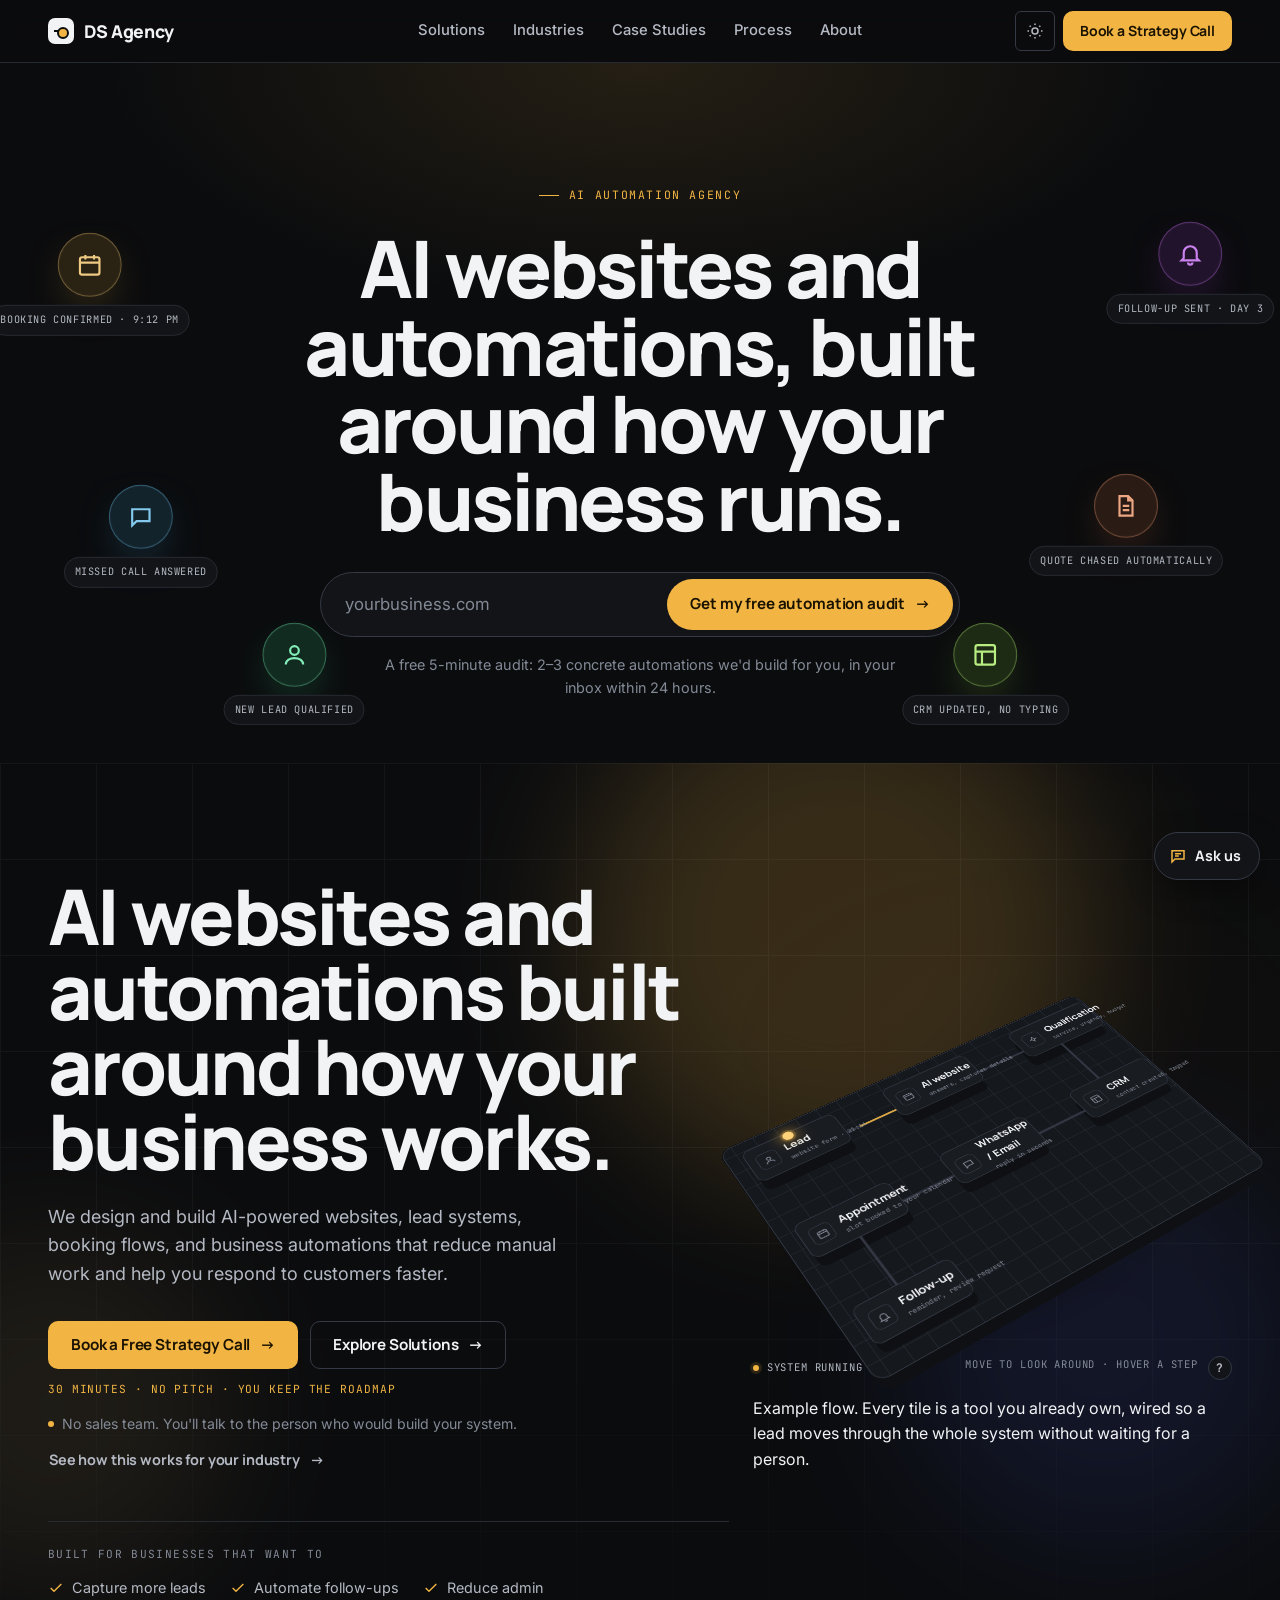
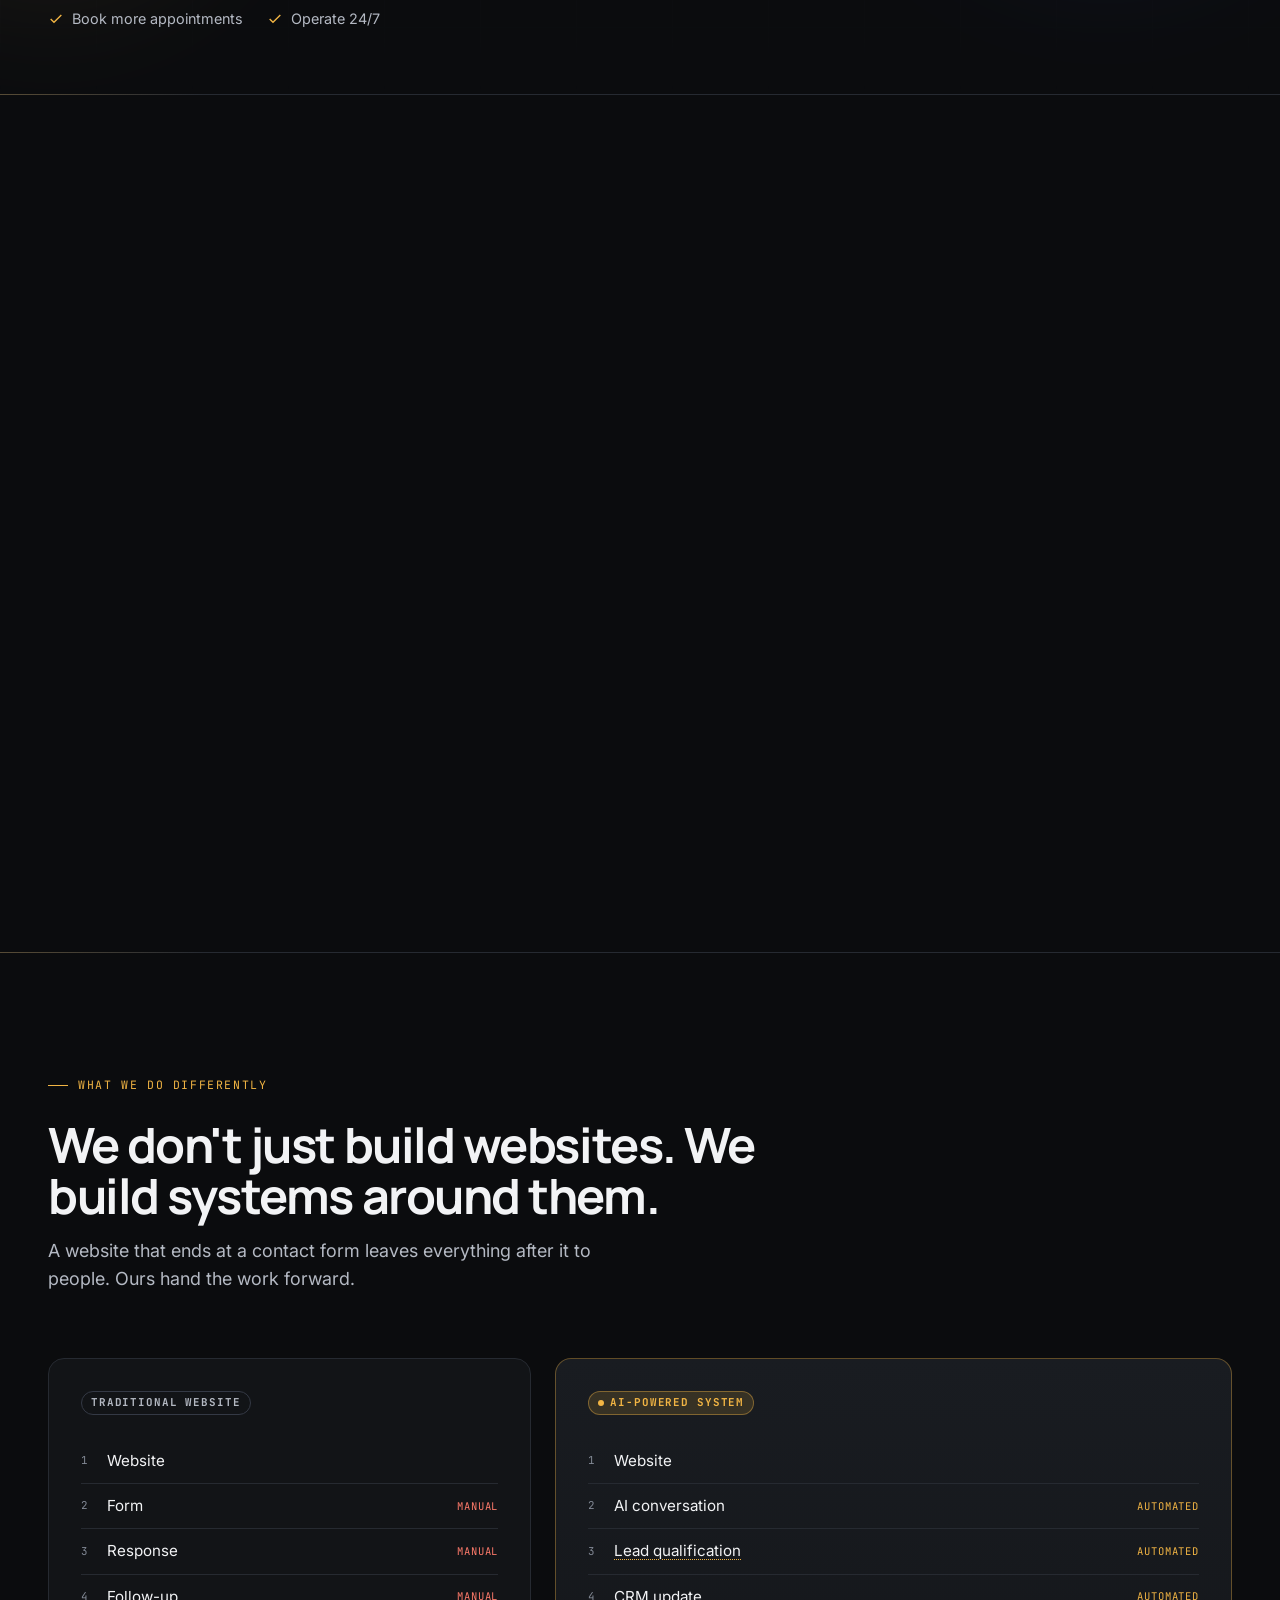
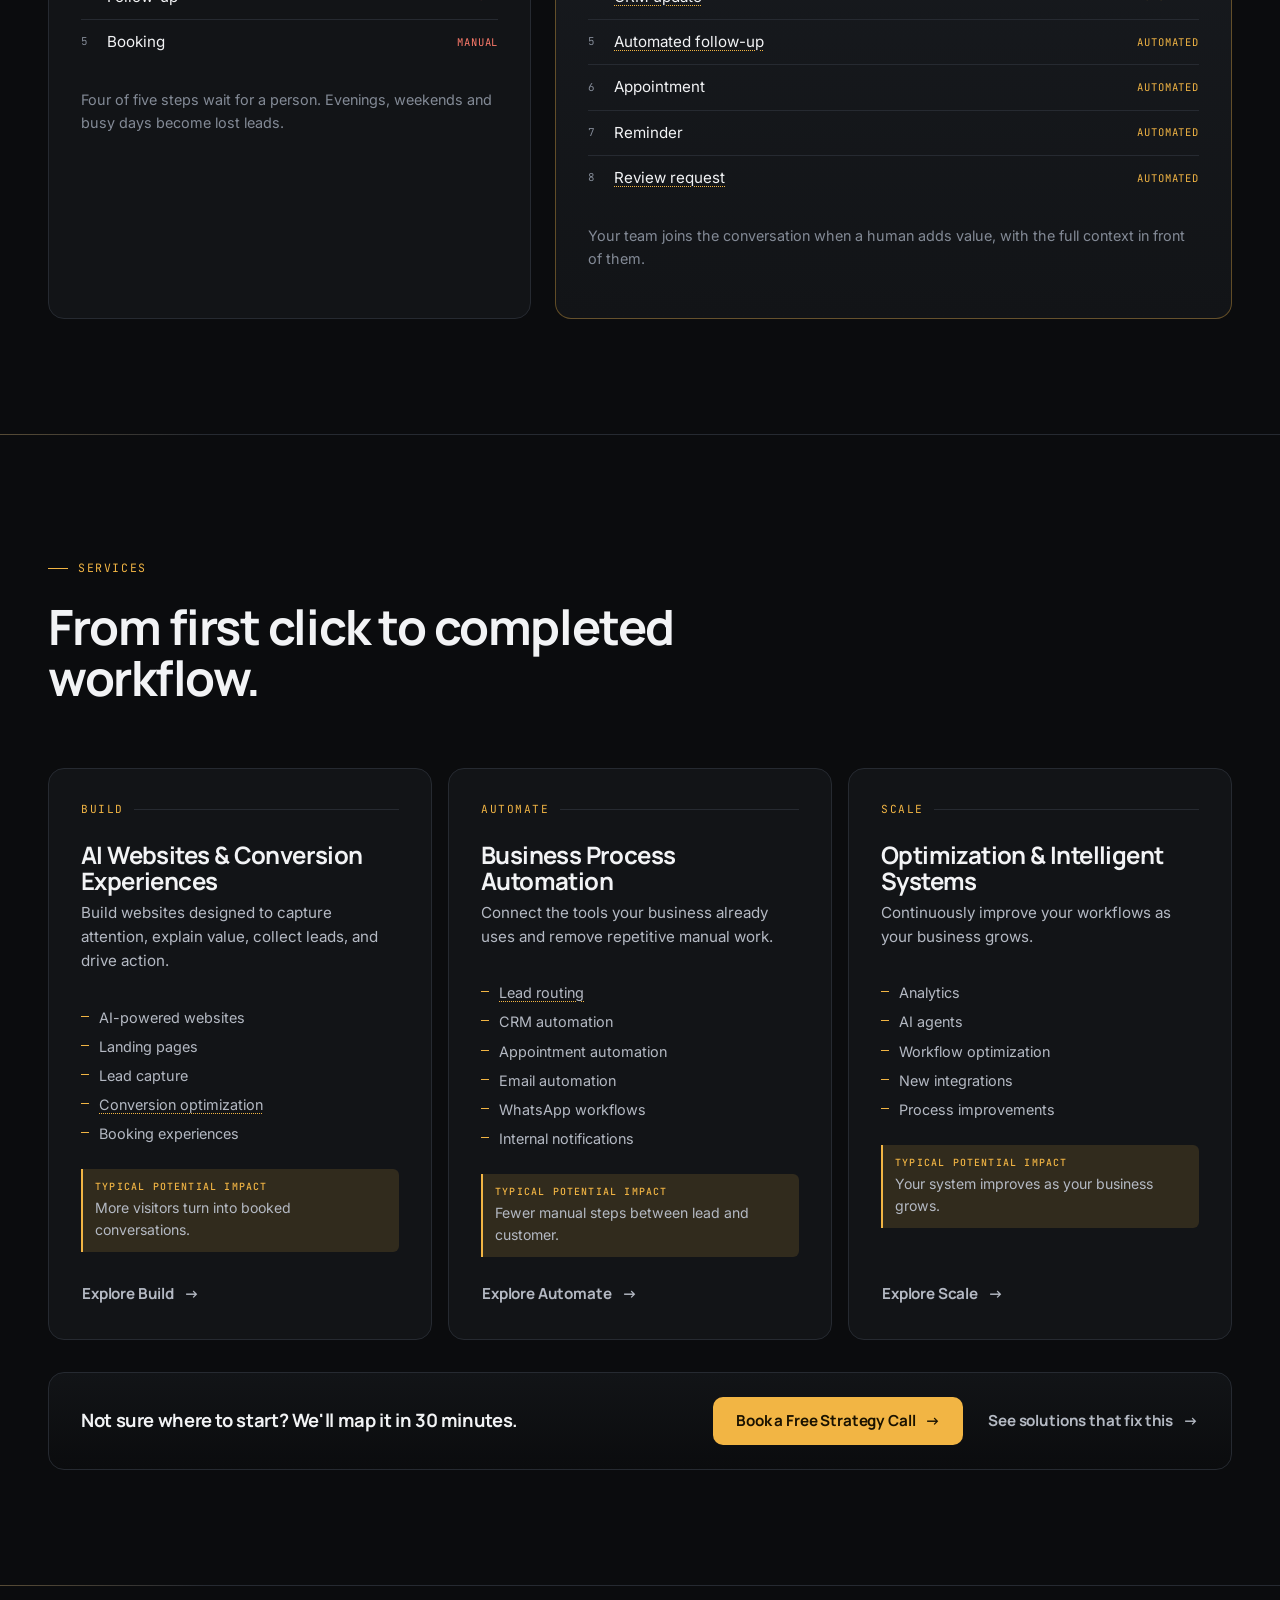
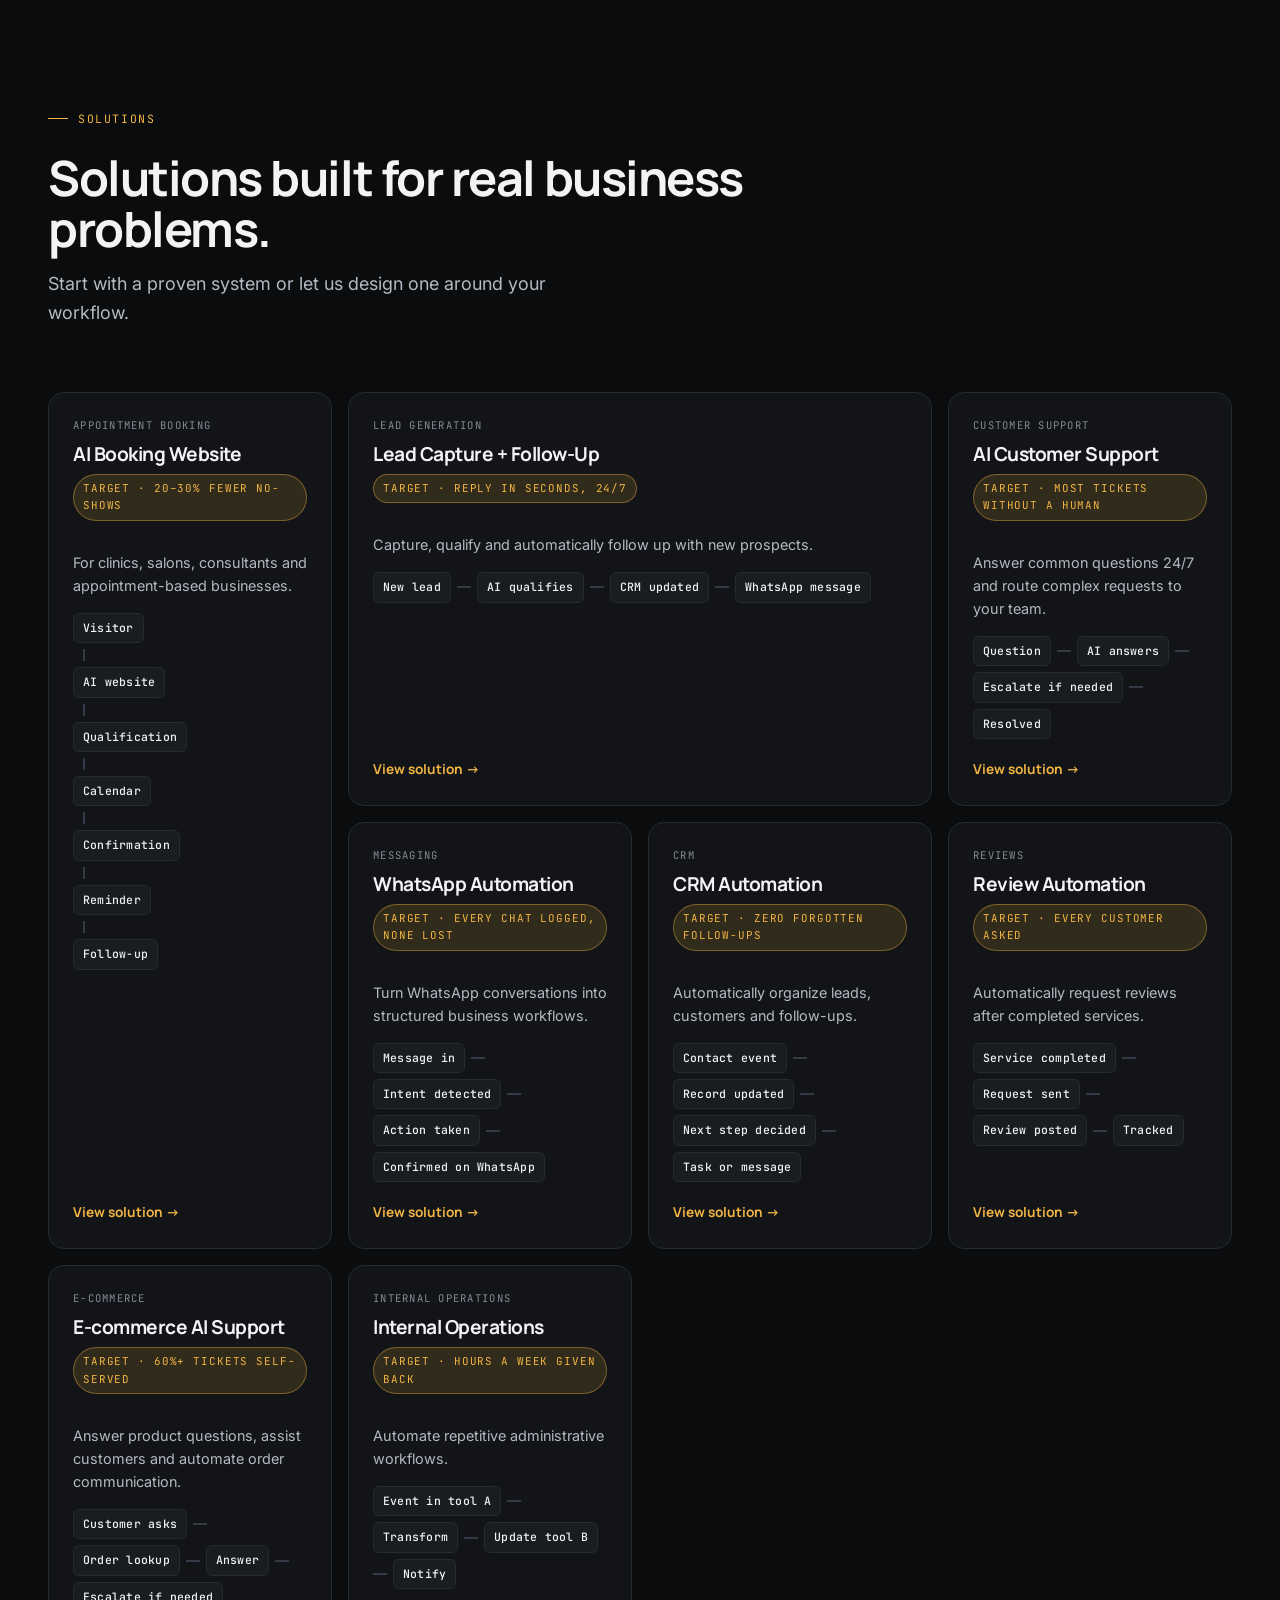
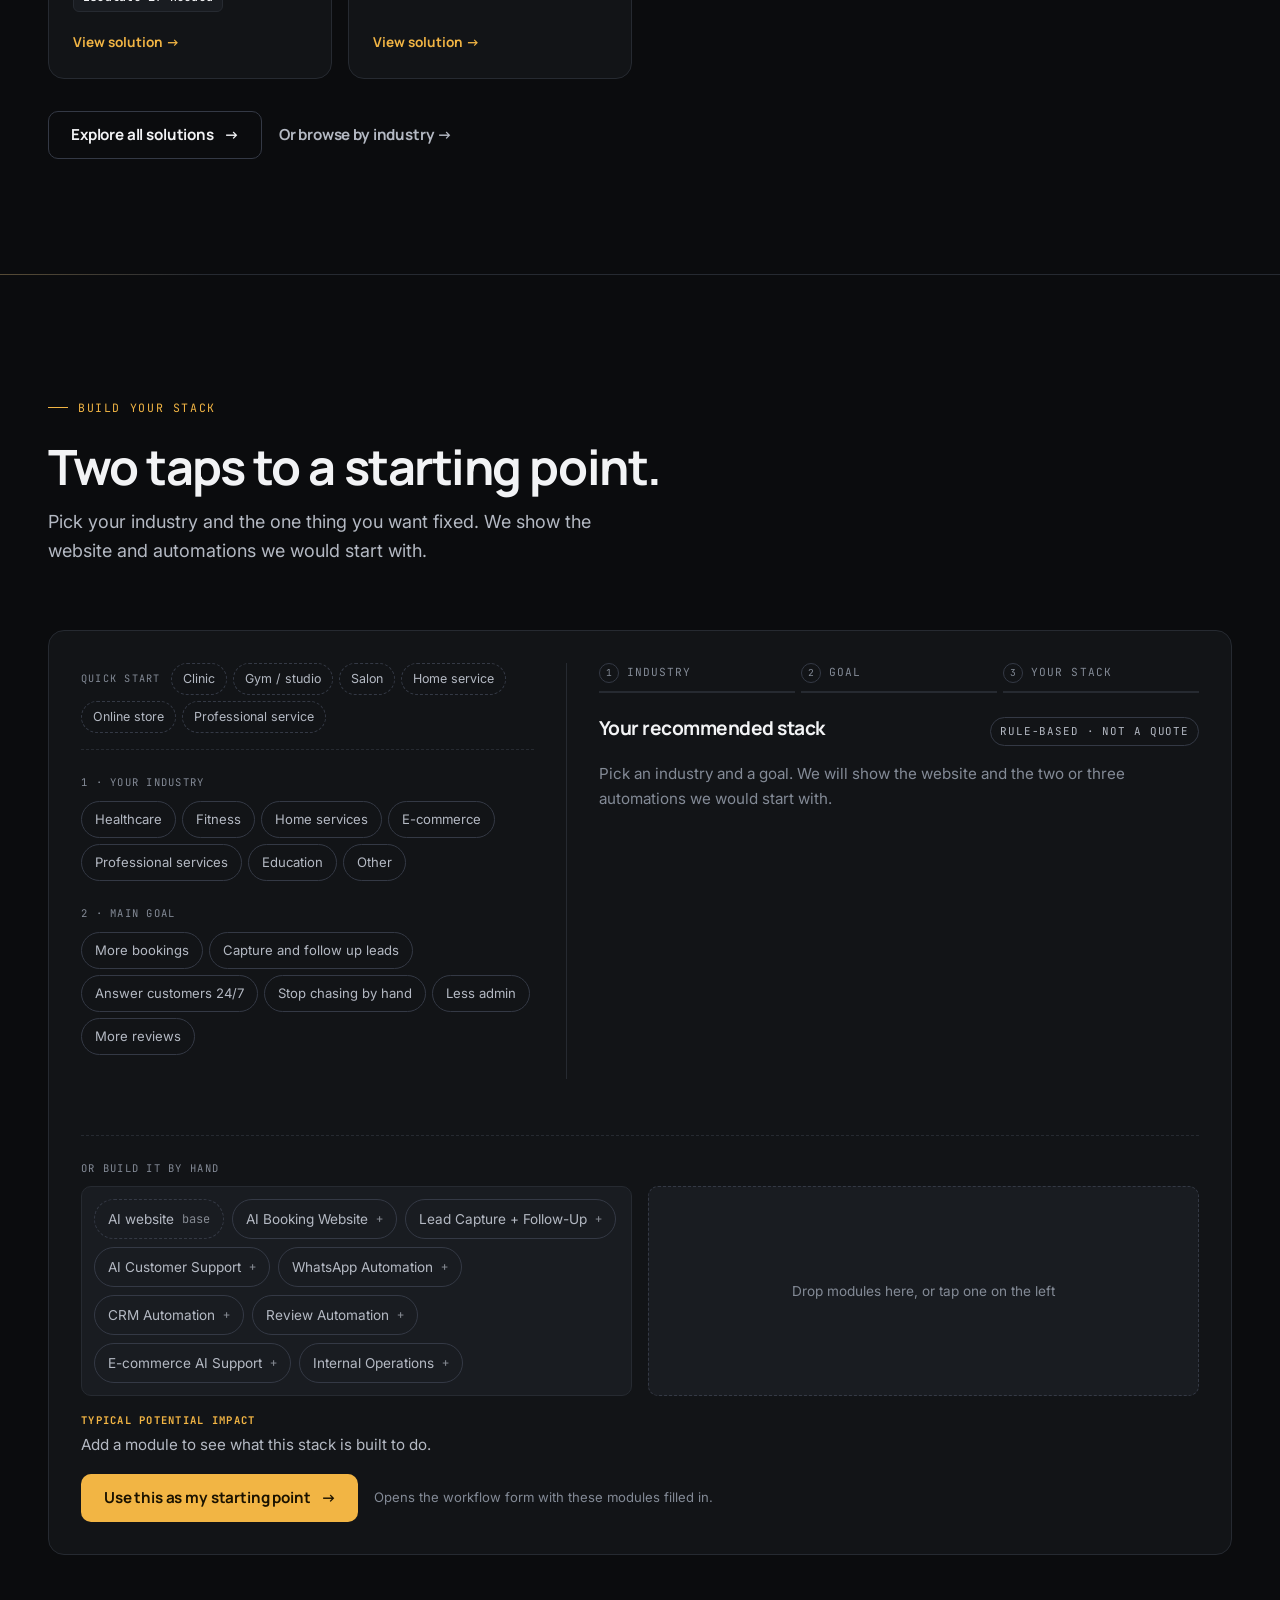
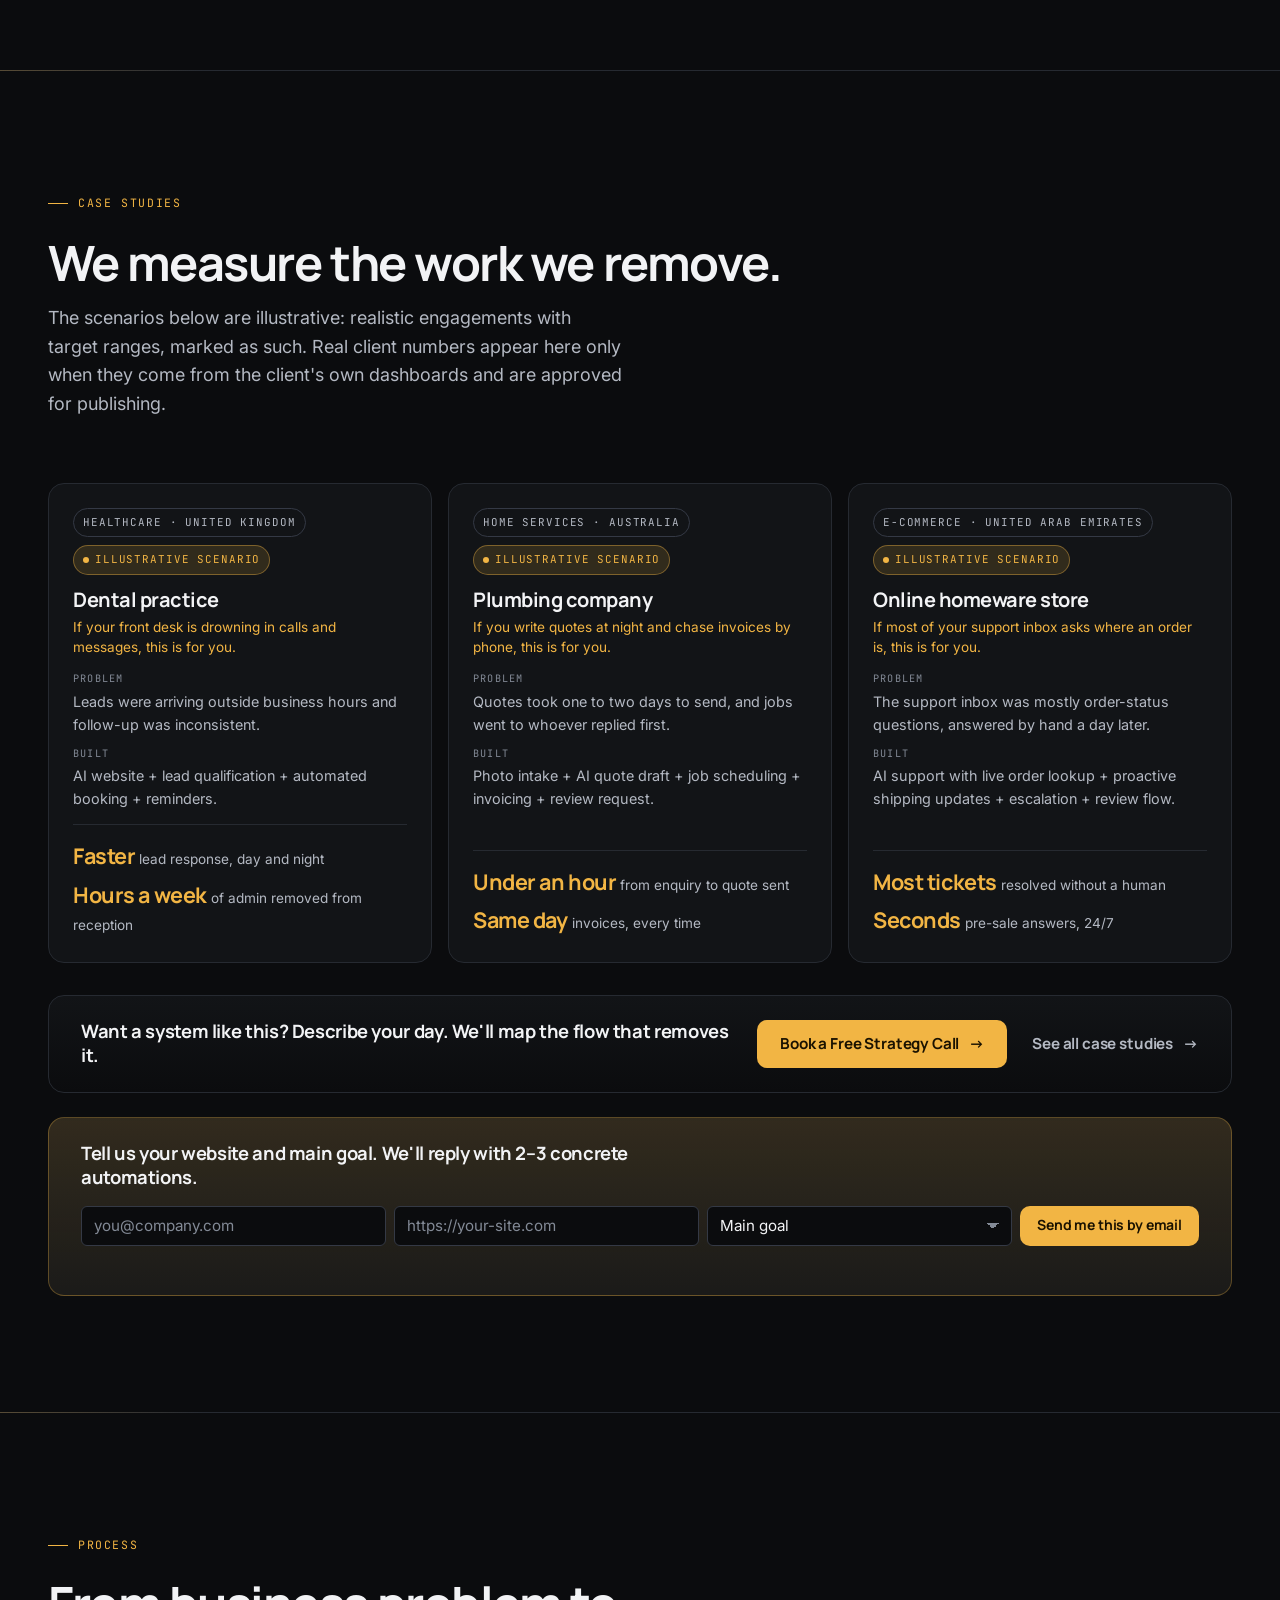
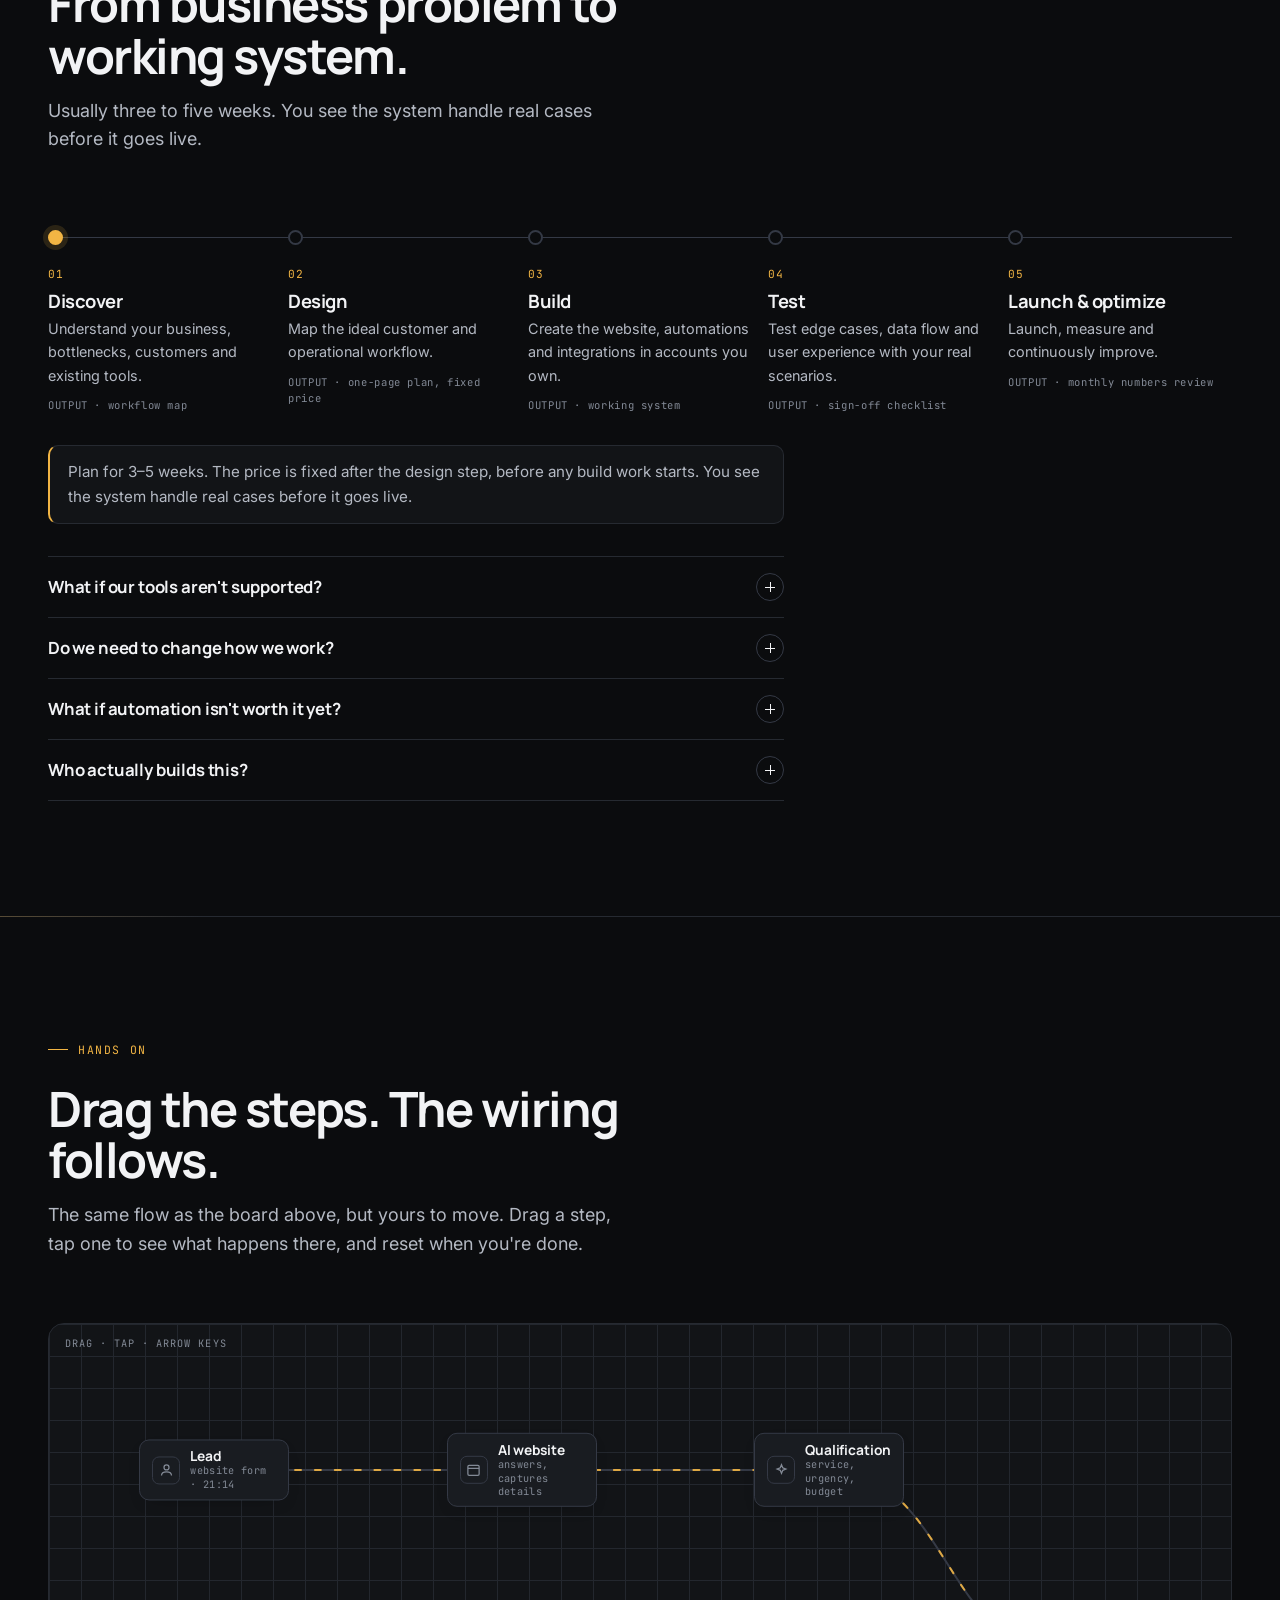
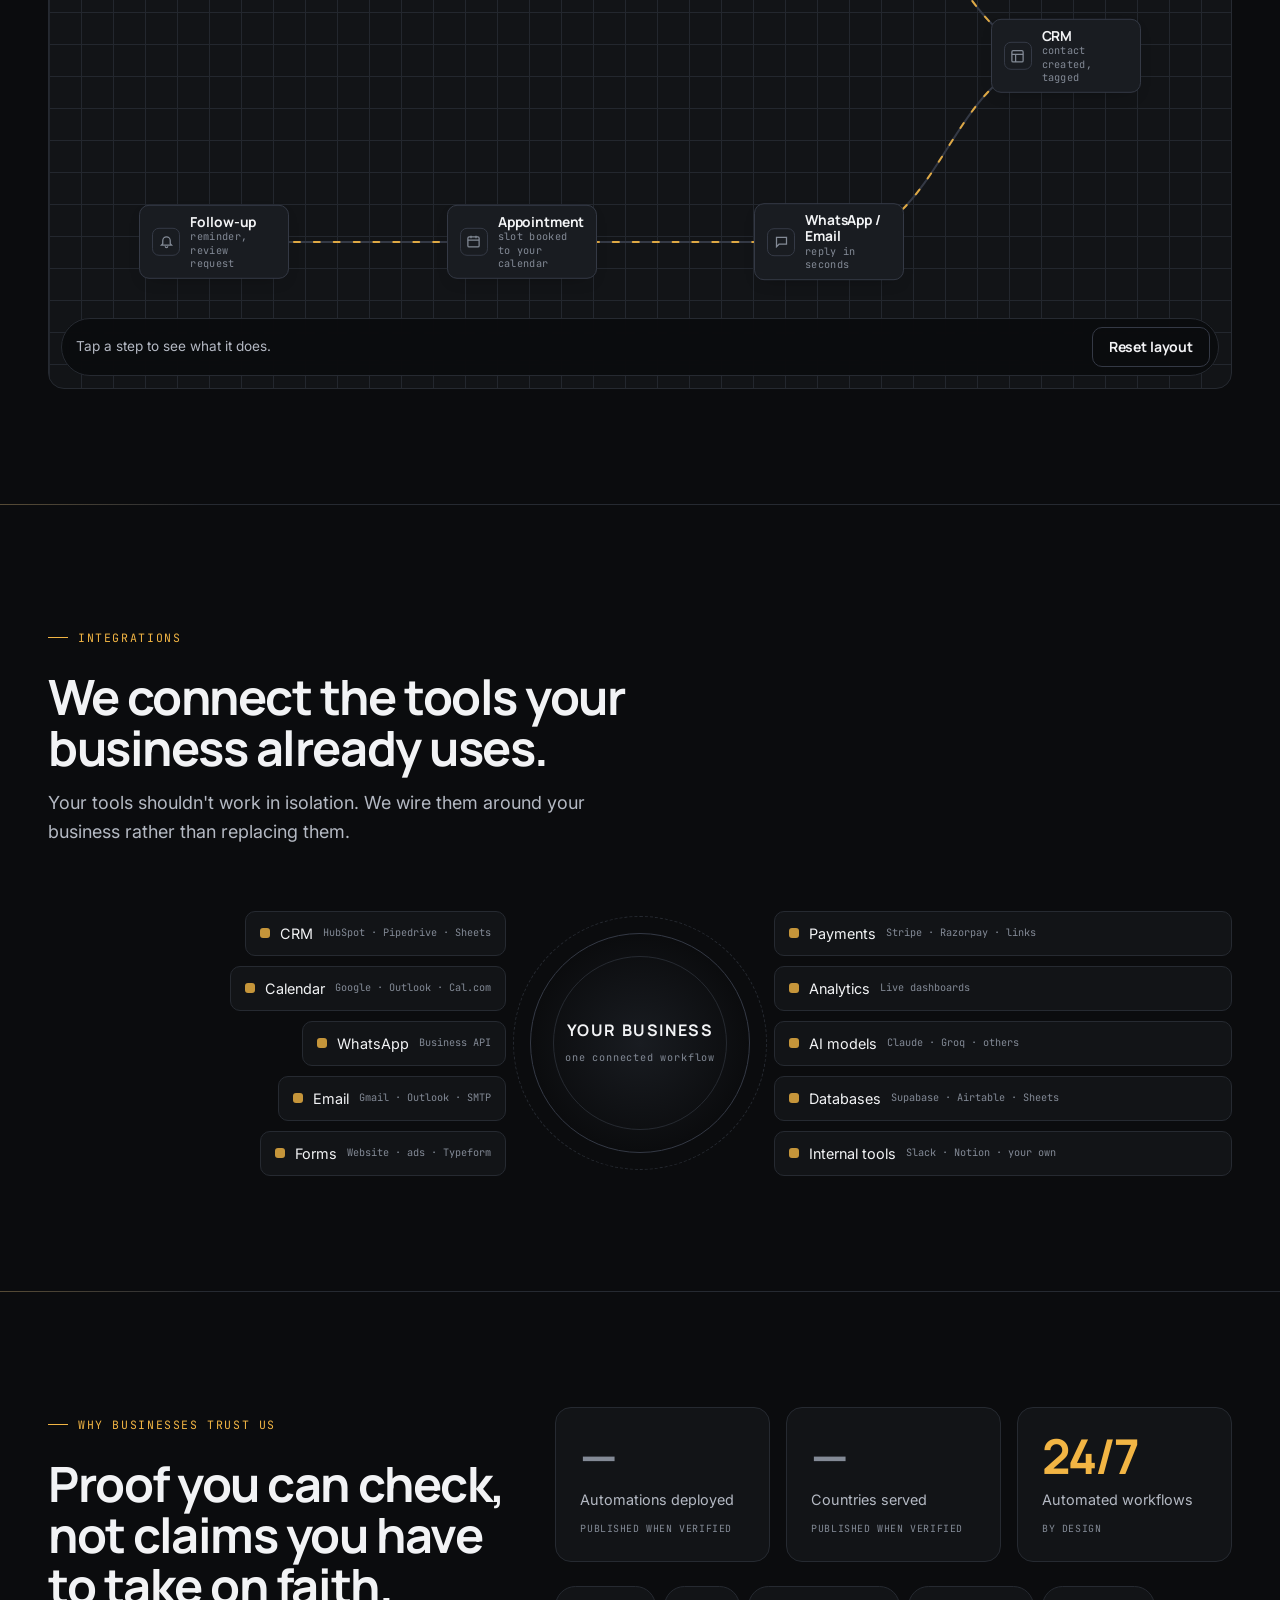
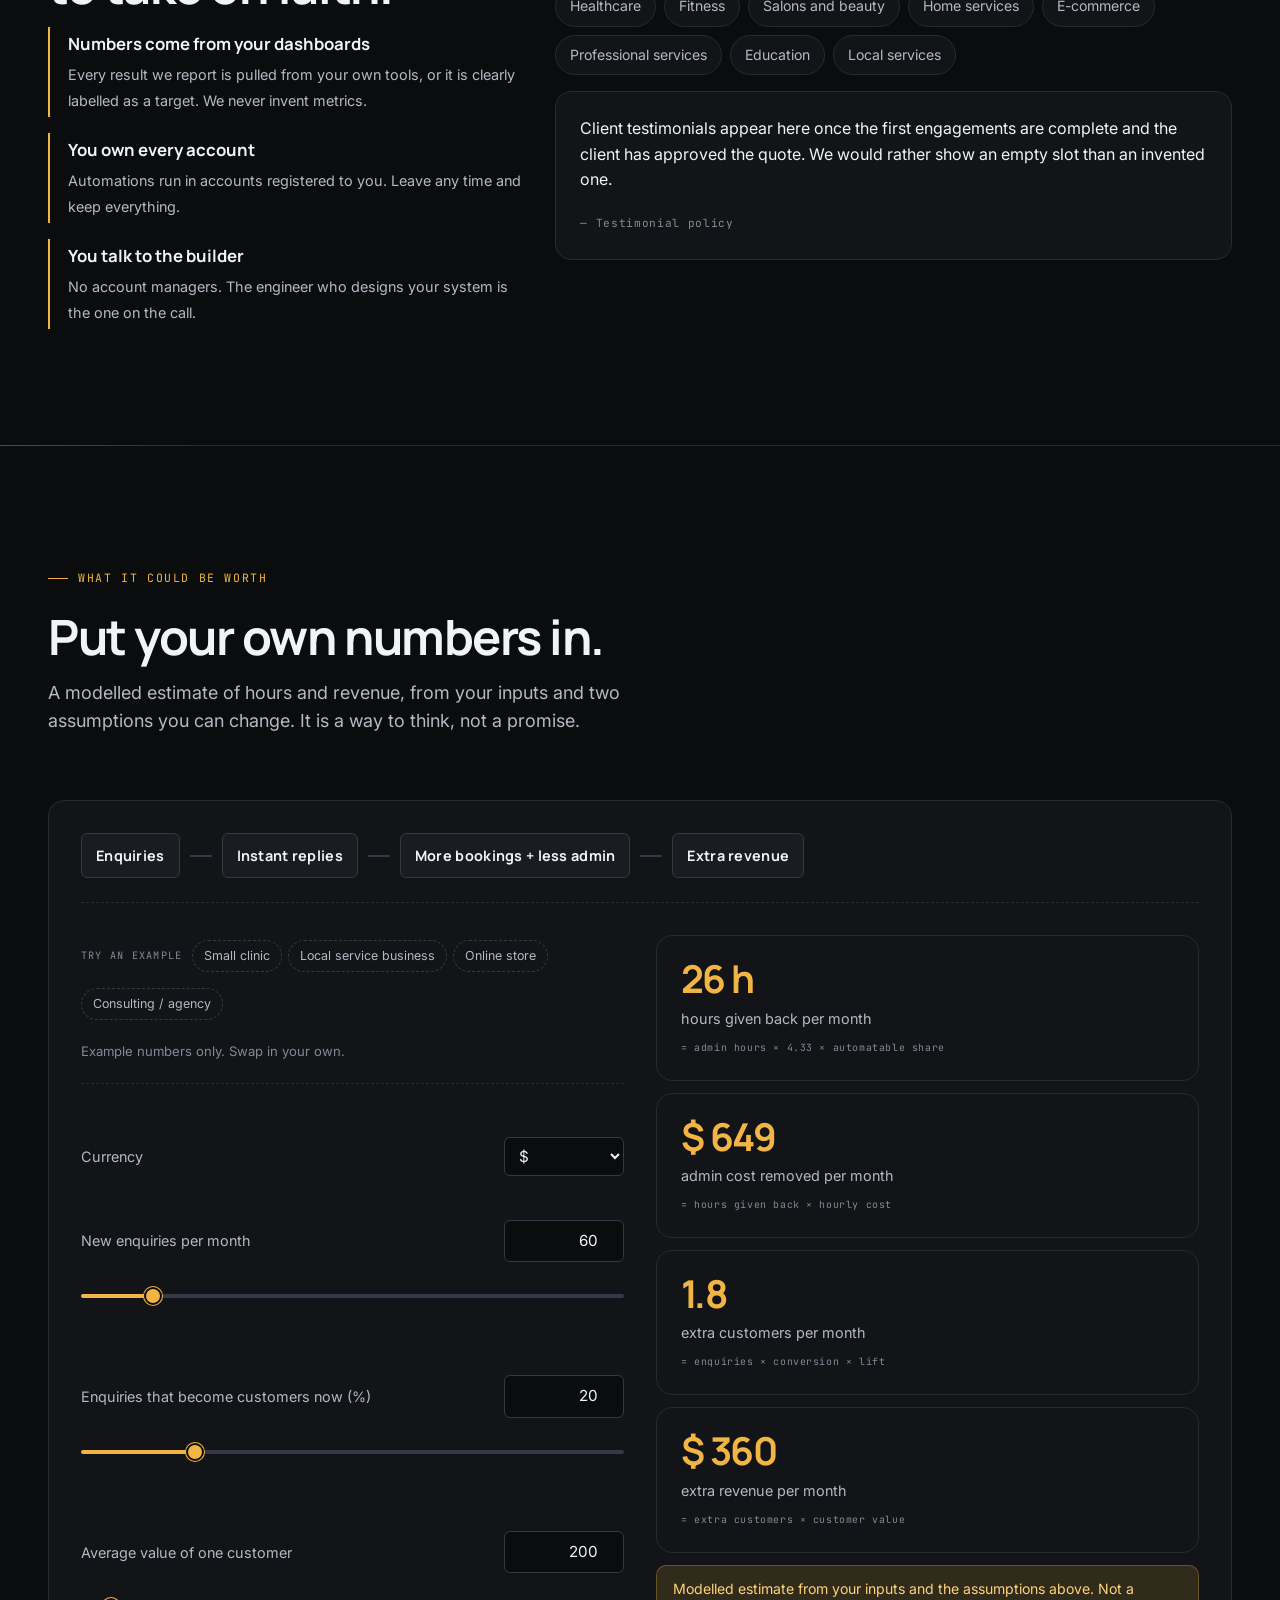
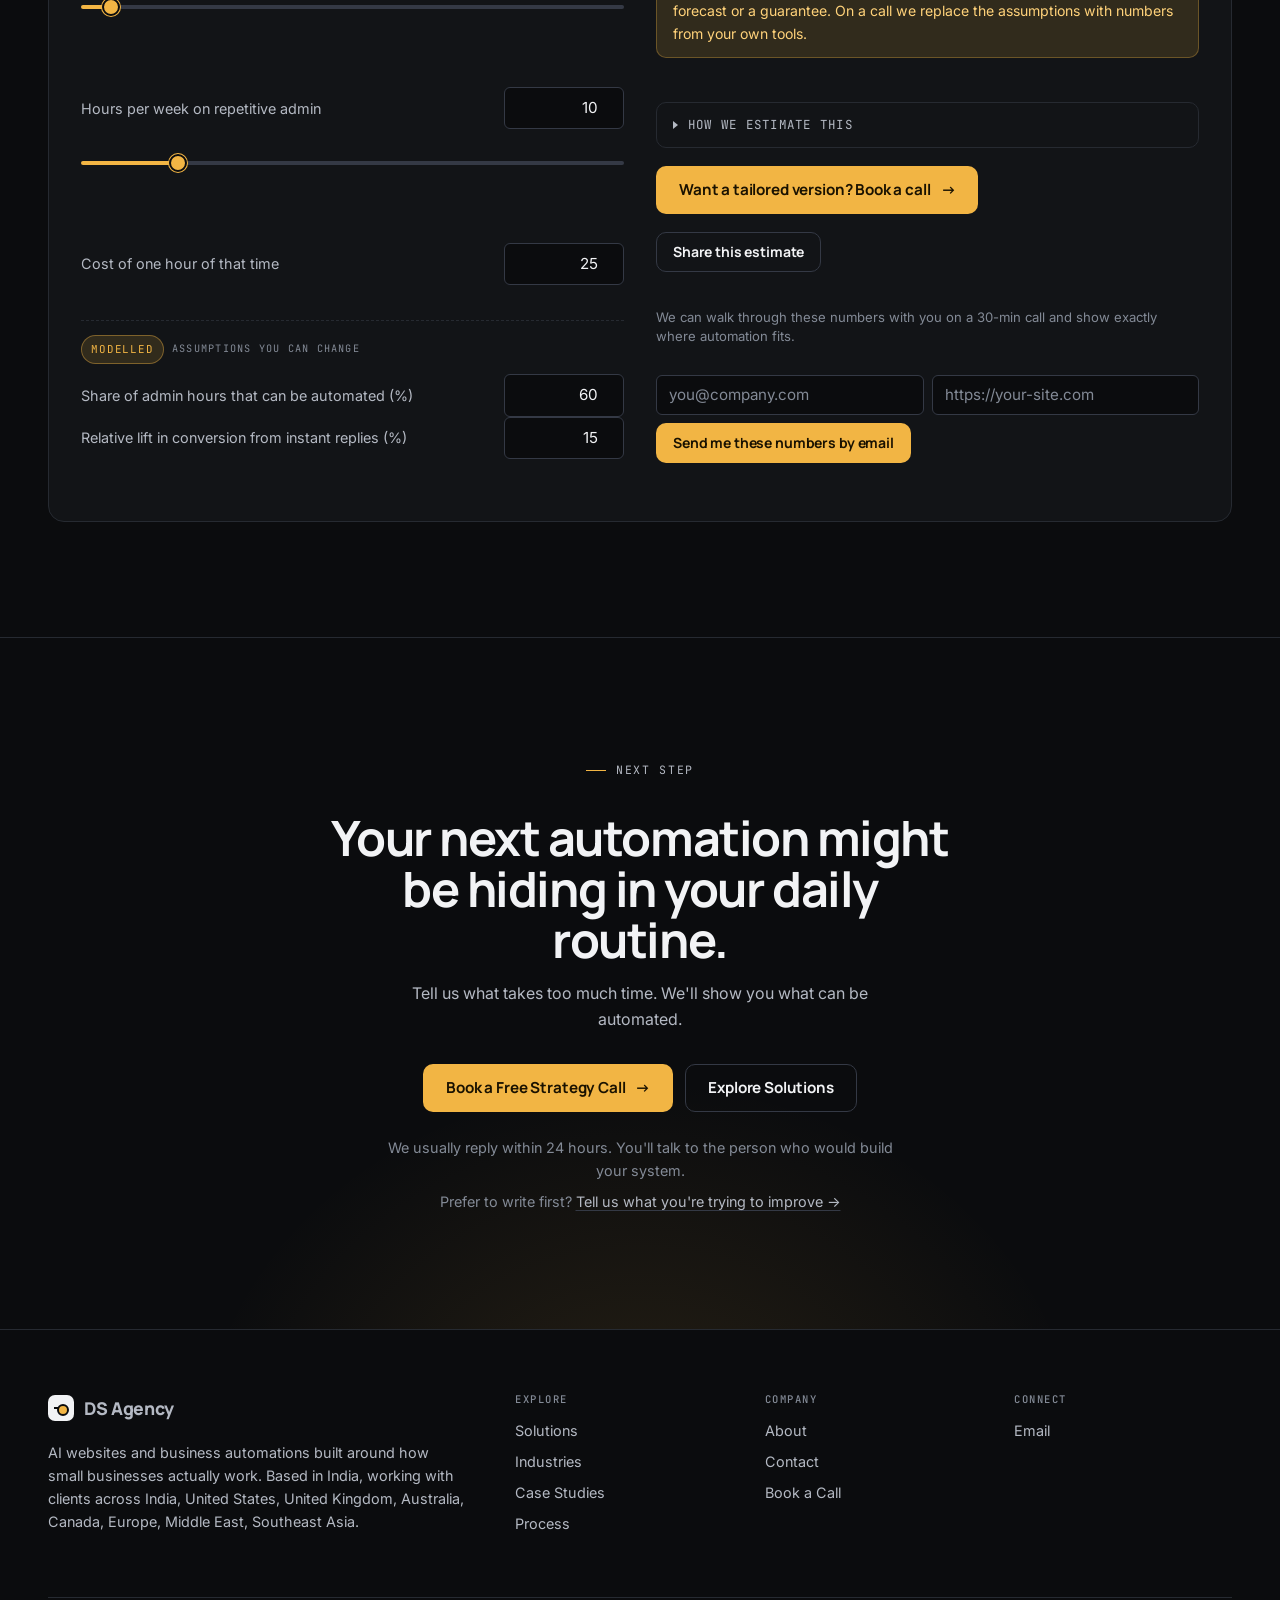
==== commit b59a6aa8: "Top hero: centred headline, one website field, floating outcome bubbles; original hero moves to seco" ====
--- a/index.html
+++ b/index.html
@@ -29,13 +29,30 @@
   </div>
   <script>if (window.DSIntro) window.DSIntro.build();</script>
 
-  <!-- 01 Hero -->
+  <!-- 00 Top hero: one question, one field. The floating "orbit" bubbles are rendered by site.js (renderOrbit). -->
+  <section class="hero-top" id="top">
+    <div class="wrap">
+      <div class="hero-top-orbit" aria-hidden="true" data-render="hero-orbit"></div>
+      <div class="hero-top-inner">
+        <p class="eyebrow">AI automation agency</p>
+        <h1 class="hero-top-title">AI websites and automations, built around how your business runs.</h1>
+        <form class="hero-top-form" novalidate>
+          <label class="sr-only" for="hero-site">Your website</label>
+          <input id="hero-site" name="website" type="text" inputmode="url" autocomplete="url" placeholder="yourbusiness.com" spellcheck="false">
+          <button class="btn primary" type="submit">Get my free automation audit <span class="arr">→</span></button>
+        </form>
+        <p class="hero-top-note">A free 5-minute audit: 2–3 concrete automations we'd build for you, in your inbox within 24 hours.</p>
+      </div>
+    </div>
+  </section>
+
+  <!-- 01 Hero (the original, now the second screen) -->
   <section class="hero">
     <div class="wrap">
       <div class="grid12">
         <div class="copy">
           <p class="eyebrow reveal">AI automation agency</p>
-          <h1 class="reveal d1">AI websites and automations built around how your business works.</h1>
+          <h2 class="hero-title kinetic-on-view reveal d1">AI websites and automations built around how your business works.</h2>
           <p class="lead reveal d2">We design and build AI-powered websites, lead systems, booking flows, and business automations that reduce manual work and help you respond to customers faster.</p>
           <div class="actions reveal d3">
             <a class="btn primary" href="book.html">Book a Free Strategy Call <span class="arr">→</span></a>
--- a/loader.css
+++ b/loader.css
@@ -1,107 +1,150 @@
 /* ==================================================================
-   Intro loader (home page). A 7-second story: scattered manual work,
-   the flow wiring itself together, then the DS Agency wordmark.
+   Intro loader (home page), second design.
+   A 7-second story on a perspective grid: manual work flies in and
+   piles up, gets pulled into one line where the system assembles step
+   by step, the packet starts running, then the DS Agency mark draws
+   itself and the wordmark lands.
 
-   - Timing and copy: loader.js (INTRO.copy, INTRO.phases).
+   - Timing, copy, steps: loader.js (INTRO).
    - Duration / disable / once-per-session: site.config.js -> intro.
-   - Only rendered while <html class="intro-on">; loader.js adds that
-     class synchronously in <head>, so the overlay paints first.
-   - Uses the site tokens, so the light theme works unchanged.
+   - Only rendered while <html class="intro-on"> (added by loader.js in
+     <head>, so the overlay paints before anything else).
+   - Site tokens throughout, so the light theme works unchanged.
+   - Review any phase frozen: index.html?intro=phase:chaos|connect|work|brand
 ================================================================== */
 html.intro-on { overflow: hidden; }
-html.intro-on .hero .kinetic .w { animation-play-state: paused; }   /* headline words wait for the reveal */
+html.intro-on .kinetic .w { animation-play-state: paused; }
 
 .ds-loader { display: none; }
 html.intro-on .ds-loader { display: grid; }
 .ds-loader {
-  position: fixed; inset: 0; z-index: 1000; place-items: center; padding: 24px;
+  position: fixed; inset: 0; z-index: 1000; place-items: center; padding: 24px; overflow: hidden;
   background: var(--bg-0); color: var(--text);
-  opacity: 1; transition: opacity .45s var(--ease);
-}
-.ds-loader::before {   /* faint amber mesh, same family as the hero */
-  content: ""; position: absolute; inset: 0; pointer-events: none;
-  background: radial-gradient(60% 50% at 50% 60%, var(--accent-dim), transparent 70%); opacity: .6;
+  opacity: 1; transition: opacity .5s var(--ease);
 }
 .ds-loader.out { opacity: 0; pointer-events: none; }
 .ds-loader .sr-only { position: absolute; width: 1px; height: 1px; margin: -1px; padding: 0; overflow: hidden; clip: rect(0 0 0 0); white-space: nowrap; border: 0; }
 
-.ds-loader-content { position: relative; width: min(960px, 100%); display: grid; gap: clamp(18px, 4vh, 40px); justify-items: center; }
+/* Perspective floor + amber glow, the same family as the hero board */
+.ds-loader-floor {
+  position: absolute; left: -20%; right: -20%; top: 30%; bottom: -30%; pointer-events: none;
+  background-image: linear-gradient(var(--line-2) 1px, transparent 1px), linear-gradient(90deg, var(--line-2) 1px, transparent 1px);
+  background-size: 56px 56px; opacity: 0;
+  transform: perspective(700px) rotateX(64deg) translateY(120px); transform-origin: 50% 0;
+  -webkit-mask-image: radial-gradient(55% 60% at 50% 35%, #000 20%, transparent 100%); mask-image: radial-gradient(55% 60% at 50% 35%, #000 20%, transparent 100%);
+  transition: opacity 1.2s var(--ease), transform 1.6s var(--ease);
+}
+.ds-loader[data-phase] .ds-loader-floor { opacity: .32; transform: perspective(700px) rotateX(64deg) translateY(0); }
+.ds-loader[data-phase="brand"] .ds-loader-floor { opacity: .16; }
+.ds-loader-glow {
+  position: absolute; left: 50%; top: 58%; width: 70vw; height: 40vh; pointer-events: none; transform: translate(-50%, -50%);
+  background: radial-gradient(closest-side, var(--accent-dim), transparent 75%); opacity: 0; transition: opacity 1s var(--ease);
+}
+.ds-loader[data-phase="work"] .ds-loader-glow, .ds-loader[data-phase="brand"] .ds-loader-glow { opacity: 1; }
 
-/* ---- Lines of copy: one per phase, cross-faded ---- */
+.ds-loader-content { position: relative; width: min(1000px, 100%); display: grid; gap: clamp(14px, 3.5vh, 36px); justify-items: center; }
+
+/* ---- Headline: one line per phase, words rise in like the hero headline ---- */
 .ds-loader-lines {
-  position: relative; width: 100%; min-height: 3.4em; text-align: center;
-  font-family: var(--display); font-weight: 700; font-size: clamp(1.2rem, 2.6vw, 1.9rem); letter-spacing: -0.02em; line-height: 1.25;
+  position: relative; width: 100%; min-height: 3.2em; text-align: center;
+  font-family: var(--display); font-weight: 700; font-size: clamp(1.25rem, 2.8vw, 2.1rem); letter-spacing: -0.025em; line-height: 1.2;
 }
-.ds-loader-lines p { position: absolute; inset: 0; margin: 0; padding: 0 8px; opacity: 0; transform: translateY(10px); transition: opacity .55s var(--ease), transform .55s var(--ease); }
+.ds-loader-lines p { position: absolute; inset: 0; margin: 0; padding: 0 8px; opacity: 0; visibility: hidden; transition: opacity .35s var(--ease), visibility 0s .35s; }
+.ds-loader-lines p .w { display: inline-block; opacity: 0; transform: translateY(.5em) rotate(1.5deg); transform-origin: left bottom; }
 .ds-loader[data-phase="chaos"]   p[data-line="chaos"],
 .ds-loader[data-phase="connect"] p[data-line="connect"],
-.ds-loader[data-phase="work"]    p[data-line="work"] { opacity: 1; transform: none; }
+.ds-loader[data-phase="work"]    p[data-line="work"] { opacity: 1; visibility: visible; transition: opacity .2s var(--ease), visibility 0s; }
+.ds-loader[data-phase="chaos"]   p[data-line="chaos"] .w,
+.ds-loader[data-phase="connect"] p[data-line="connect"] .w,
+.ds-loader[data-phase="work"]    p[data-line="work"] .w { animation: dsWord .6s var(--ease) calc(var(--i) * .06s) both; }
+@keyframes dsWord { from { opacity: 0; transform: translateY(.5em) rotate(1.5deg); } to { opacity: 1; transform: none; } }
 
-/* ---- Brand block (final phase) ---- */
-.ds-loader-brand { position: absolute; inset: 0; display: grid; justify-items: center; align-content: center; gap: 10px; opacity: 0; transform: translateY(10px) scale(.98); transition: opacity .6s var(--ease) .1s, transform .6s var(--ease) .1s; }
-.ds-loader[data-phase="brand"] .ds-loader-brand { opacity: 1; transform: none; }
-.ds-loader-brand .mk { position: relative; width: 36px; height: 36px; border-radius: 10px; background: var(--accent); box-shadow: 0 0 0 6px var(--accent-dim), 0 12px 40px -10px var(--accent); }
-.ds-loader-brand .mk::before { content: ""; position: absolute; left: 8px; right: 8px; top: 16px; height: 3px; border-radius: 2px; background: var(--bg-0); }
-.ds-loader-brand .mk::after { content: ""; position: absolute; left: 8px; top: 8px; width: 6px; height: 6px; border-radius: 50%; background: var(--bg-0); }
-.ds-loader-brand b { font-family: var(--display); font-weight: 800; font-size: clamp(1.9rem, 4.4vw, 3rem); letter-spacing: -0.03em; line-height: 1; }
-.ds-loader-brand small { font-weight: 400; font-size: clamp(.95rem, 1.5vw, 1.1rem); color: var(--text-2); max-width: 34rem; line-height: 1.45; }
+/* ---- Brand block (final phase): the mark draws itself, letters land, tagline fades in ---- */
+.ds-loader-brand { position: absolute; inset: 0; display: grid; justify-items: center; align-content: center; gap: 12px; opacity: 0; visibility: hidden; transition: opacity .3s, visibility 0s .3s; }
+.ds-loader[data-phase="brand"] .ds-loader-brand { opacity: 1; visibility: visible; transition: opacity .3s, visibility 0s; }
+.ds-loader-brand .mk { width: 44px; height: 44px; display: block; overflow: visible; }
+.ds-loader-brand .mk .frame { fill: var(--accent); fill-opacity: 0; stroke: var(--accent); stroke-width: 2; stroke-dasharray: 160; stroke-dashoffset: 160; }
+.ds-loader-brand .mk .bar, .ds-loader-brand .mk .dot { fill: var(--bg-0); opacity: 0; }
+.ds-loader[data-phase="brand"] .mk .frame { animation: dsFrame 1.1s var(--ease) both; }
+.ds-loader[data-phase="brand"] .mk .bar, .ds-loader[data-phase="brand"] .mk .dot { animation: dsInk .4s var(--ease) .8s both; }
+@keyframes dsFrame { 0% { stroke-dashoffset: 160; fill-opacity: 0; } 60% { stroke-dashoffset: 0; fill-opacity: 0; } 100% { stroke-dashoffset: 0; fill-opacity: 1; } }
+@keyframes dsInk { from { opacity: 0; transform: translateY(2px); } to { opacity: 1; transform: none; } }
+.ds-loader-brand b { display: flex; gap: .02em; font-family: var(--display); font-weight: 800; font-size: clamp(2rem, 4.8vw, 3.4rem); letter-spacing: -0.03em; line-height: 1; }
+.ds-loader-brand b .l { display: inline-block; opacity: 0; transform: translateY(.35em); white-space: pre; }
+.ds-loader[data-phase="brand"] b .l { animation: dsLetter .55s var(--ease) calc(.35s + var(--i) * .035s) both; }
+@keyframes dsLetter { from { opacity: 0; transform: translateY(.35em); filter: blur(4px); } to { opacity: 1; transform: none; filter: blur(0); } }
+.ds-loader-brand small { font-weight: 400; font-size: clamp(.95rem, 1.5vw, 1.1rem); color: var(--text-2); max-width: 36rem; line-height: 1.45; opacity: 0; }
+.ds-loader[data-phase="brand"] small { animation: dsWord .6s var(--ease) .9s both; }
 
-/* ---- Scene: nodes + wires ---- */
-.ds-loader-scene { position: relative; width: 100%; height: clamp(210px, 34vh, 320px); }
+/* ---- Scene ---- */
+.ds-loader-scene { position: relative; width: 100%; height: clamp(200px, 32vh, 300px); transition: transform .9s var(--ease), opacity .9s var(--ease); }
+.ds-loader[data-phase="brand"] .ds-loader-scene { transform: translateY(6%) scale(.92); opacity: .55; }
+
+/* Wires draw segment by segment as each step lands */
 .ds-loader-wires { position: absolute; inset: 0; width: 100%; height: 100%; overflow: visible; }
-.ds-loader-wires .wire {   /* --len (px) is set by loader.js from getTotalLength() */
+.ds-loader-wires .wire {   /* --len (px) set by loader.js from getTotalLength() */
   fill: none; stroke: var(--line-2); stroke-width: 1.5; stroke-linecap: round;
   stroke-dasharray: calc(var(--len, 1000) * 1px); stroke-dashoffset: calc(var(--len, 1000) * 1px);
-  transition: stroke-dashoffset .9s var(--ease) calc(var(--i) * .14s + .15s), stroke .6s, opacity .6s;
+  transition: stroke-dashoffset .45s var(--ease) calc(.35s + var(--i) * .22s), stroke .5s;
 }
 .ds-loader[data-phase="connect"] .wire, .ds-loader[data-phase="work"] .wire, .ds-loader[data-phase="brand"] .wire { stroke-dashoffset: 0; }
-.ds-loader[data-phase="work"] .wire { stroke: var(--text-2); }
-.ds-loader[data-phase="brand"] .wire { stroke: var(--accent); opacity: .55; }
-.ds-loader-wires .packet {   /* a short bright dash that travels the whole flow once */
+.ds-loader[data-phase="work"] .wire, .ds-loader[data-phase="brand"] .wire { stroke: var(--accent); opacity: .5; }
+.ds-loader-wires .packet {
   fill: none; stroke: var(--accent); stroke-width: 3; stroke-linecap: round;
-  stroke-dasharray: calc(var(--len, 1000) * .08px) calc(var(--len, 1000) * 1px); stroke-dashoffset: calc(var(--len, 1000) * .08px);
+  stroke-dasharray: calc(var(--len, 1000) * .07px) calc(var(--len, 1000) * 1px); stroke-dashoffset: calc(var(--len, 1000) * .07px);
   opacity: 0; filter: drop-shadow(0 0 6px var(--accent));
 }
-.ds-loader[data-phase="brand"] .packet { opacity: 1; animation: dsPacket 1.5s cubic-bezier(.4,0,.2,1) .15s 1 forwards; }
-@keyframes dsPacket { from { stroke-dashoffset: calc(var(--len, 1000) * .08px); } to { stroke-dashoffset: calc(var(--len, 1000) * -1px); } }
+.ds-loader[data-phase="work"] .packet, .ds-loader[data-phase="brand"] .packet { opacity: 1; animation: dsPacket 1.7s cubic-bezier(.45,0,.3,1) infinite; }
+@keyframes dsPacket { from { stroke-dashoffset: calc(var(--len, 1000) * .07px); } to { stroke-dashoffset: calc(var(--len, 1000) * -1px); } }
 
-.ds-loader-node {
-  position: absolute; left: calc(var(--x) * 1%); top: calc(var(--y) * 1%); width: 0; height: 0;
-  transform: translate(var(--dx, 0px), var(--dy, 0px));
-  transition: transform 1.1s var(--ease) calc(var(--i) * .07s);
-}
-.ds-loader:not([data-phase="chaos"]) .ds-loader-node { transform: none; }
+/* Steps: invisible until they land one after another */
+.ds-loader-node { position: absolute; left: calc(var(--x) * 1%); top: calc(var(--y) * 1%); width: 0; height: 0; }
 .ds-loader-node .ic {
   position: absolute; left: -26px; top: -26px; width: 52px; height: 52px; border-radius: 50%; display: grid; place-items: center;
-  border: 1px solid var(--line-2); background: var(--bg-1); color: var(--muted);
-  transition: border-color .5s, color .5s, box-shadow .7s var(--ease), transform .5s var(--ease);
+  border: 1px solid var(--line-2); background: var(--bg-1); color: var(--text-2);
+  opacity: 0; transform: scale(.4);
+  transition: border-color .5s, color .5s, box-shadow .6s var(--ease), background .5s;
 }
 .ds-loader-node .ic svg { width: 22px; height: 22px; }
 .ds-loader-node .lb {
-  position: absolute; top: 32px; left: 50%; transform: translateX(-50%); white-space: nowrap;
+  position: absolute; top: 32px; left: 50%; transform: translateX(-50%); white-space: nowrap; opacity: 0;
   font-family: var(--mono); font-size: .66rem; letter-spacing: .08em; text-transform: uppercase; color: var(--muted);
-  opacity: .8; transition: color .5s, opacity .5s;
+  transition: color .5s;
 }
-.ds-loader[data-phase="chaos"] .ds-loader-node .ic { animation: dsDrift 3.2s ease-in-out infinite alternate; animation-delay: calc(var(--i) * -.55s); }
-.ds-loader[data-phase="work"] .ds-loader-node .ic, .ds-loader[data-phase="connect"] .ds-loader-node .ic { color: var(--text); border-color: var(--text-2); }
-.ds-loader[data-phase="work"] .ds-loader-node .lb { color: var(--text-2); opacity: 1; }
-.ds-loader[data-phase="brand"] .ds-loader-node .ic { color: var(--accent); border-color: var(--accent); box-shadow: 0 0 0 4px var(--accent-dim), 0 0 26px -4px var(--accent); }
-.ds-loader[data-phase="brand"] .ds-loader-node .lb { color: var(--text-2); opacity: 1; }
-@keyframes dsDrift { from { transform: translate(0, 0) rotate(0); } to { transform: translate(4px, -5px) rotate(3deg); } }
+.ds-loader[data-phase="connect"] .ds-loader-node .ic, .ds-loader[data-phase="work"] .ds-loader-node .ic, .ds-loader[data-phase="brand"] .ds-loader-node .ic { animation: dsPop .6s cubic-bezier(.34, 1.56, .64, 1) calc(.25s + var(--i) * .22s) both; }
+.ds-loader[data-phase="connect"] .ds-loader-node .lb, .ds-loader[data-phase="work"] .ds-loader-node .lb, .ds-loader[data-phase="brand"] .ds-loader-node .lb { animation: dsWord .5s var(--ease) calc(.45s + var(--i) * .22s) both; }
+@keyframes dsPop { from { opacity: 0; transform: scale(.4); } to { opacity: 1; transform: scale(1); } }
+.ds-loader[data-phase="work"] .ds-loader-node .ic, .ds-loader[data-phase="brand"] .ds-loader-node .ic {
+  color: var(--accent); border-color: var(--accent); background: var(--bg-0);
+  box-shadow: 0 0 0 4px var(--accent-dim), 0 0 28px -4px var(--accent);
+  transition-delay: calc(var(--i) * .1s);
+}
+.ds-loader[data-phase="work"] .ds-loader-node .lb, .ds-loader[data-phase="brand"] .ds-loader-node .lb { color: var(--text-2); }
 
-/* Manual-work chips: float in the chaos phase, dissolve when the system forms */
+/* Manual-work chips: fly in from the edges and pile up, then get pulled into the line */
 .ds-loader-bit {
-  position: absolute; left: calc(var(--x) * 1%); top: calc(var(--y) * 1%); transform: translate(-50%, -50%) rotate(var(--r, 0deg));
-  padding: 6px 10px; border: 1px dashed var(--line-2); border-radius: 999px; background: var(--bg-0);
-  font-family: var(--mono); font-size: .64rem; letter-spacing: .06em; text-transform: uppercase; color: var(--muted); white-space: nowrap;
-  opacity: .9; transition: opacity .6s var(--ease), transform .8s var(--ease);
-  animation: dsDrift 3.6s ease-in-out infinite alternate; animation-delay: calc(var(--i) * -.7s);
+  position: absolute; left: calc(var(--x) * 1%); top: calc(var(--y) * 1%);
+  padding: 7px 11px 7px 20px; border: 1px solid var(--line-2); border-radius: 999px; background: var(--bg-1);
+  font-family: var(--mono); font-size: .64rem; letter-spacing: .06em; text-transform: uppercase; color: var(--text-2); white-space: nowrap;
+  box-shadow: 0 10px 30px -14px rgba(0, 0, 0, .8);
+  transform: translate(-50%, -50%) translate(var(--fx), var(--fy)) rotate(var(--r, 0deg)) scale(.9); opacity: 0;
 }
-.ds-loader:not([data-phase="chaos"]) .ds-loader-bit { opacity: 0; transform: translate(-50%, -50%) rotate(var(--r, 0deg)) scale(.85); }
+.ds-loader-bit::before { content: ""; position: absolute; left: 9px; top: 50%; width: 5px; height: 5px; margin-top: -2.5px; border-radius: 50%; background: var(--accent); box-shadow: 0 0 0 0 var(--accent-dim); animation: dsPing 1.6s ease-out infinite; animation-delay: calc(var(--i) * .3s); }
+@keyframes dsPing { 0% { box-shadow: 0 0 0 0 rgba(242, 181, 68, .5); } 100% { box-shadow: 0 0 0 9px rgba(242, 181, 68, 0); } }
+.ds-loader[data-phase="chaos"] .ds-loader-bit { animation: dsFlyIn .8s var(--ease) calc(.15s + var(--i) * .17s) both; }
+@keyframes dsFlyIn {
+  from { opacity: 0; transform: translate(-50%, -50%) translate(var(--fx), var(--fy)) rotate(calc(var(--r, 0deg) * 3)) scale(.9); }
+  to   { opacity: 1; transform: translate(-50%, -50%) rotate(var(--r, 0deg)) scale(1); }
+}
+.ds-loader[data-phase="connect"] .ds-loader-bit, .ds-loader[data-phase="work"] .ds-loader-bit, .ds-loader[data-phase="brand"] .ds-loader-bit { animation: dsAbsorb .7s cubic-bezier(.6, 0, .8, .2) calc(var(--i) * .07s) both; }
+@keyframes dsAbsorb {
+  from { opacity: 1; transform: translate(-50%, -50%) rotate(var(--r, 0deg)) scale(1); }
+  to   { opacity: 0; transform: translate(-50%, -50%) translate(var(--tx), var(--ty)) rotate(0) scale(.2); }
+}
 
 /* ---- Progress + skip ---- */
 .ds-loader-bar { width: min(320px, 60%); height: 2px; border-radius: 2px; background: var(--line); overflow: hidden; }
-.ds-loader-bar i { display: block; height: 100%; width: 100%; background: var(--accent); transform: scaleX(0); transform-origin: 0 50%; }   /* scaleX set by loader.js each frame */
+.ds-loader-bar i { display: block; height: 100%; width: 100%; background: var(--accent); transform: scaleX(0); transform-origin: 0 50%; }   /* scaleX set by loader.js */
 .ds-loader-skip {
   position: absolute; right: 24px; bottom: 24px; padding: 10px 16px; border-radius: 999px; cursor: pointer;
   font: 500 .85rem/1 inherit; font-family: inherit; color: var(--text-2); background: var(--bg-1); border: 1px solid var(--line-2);
@@ -113,17 +156,20 @@
 
 /* ---- Reduced motion: wordmark + tagline only, skip available at once ---- */
 .ds-loader[data-motion="reduced"] * { transition: none !important; animation: none !important; }
-.ds-loader[data-motion="reduced"] .ds-loader-scene, .ds-loader[data-motion="reduced"] .ds-loader-bar, .ds-loader[data-motion="reduced"] .ds-loader-lines p { display: none; }
-.ds-loader[data-motion="reduced"] .ds-loader-brand { opacity: 1; transform: none; }
+.ds-loader[data-motion="reduced"] .ds-loader-scene, .ds-loader[data-motion="reduced"] .ds-loader-bar, .ds-loader[data-motion="reduced"] .ds-loader-lines p, .ds-loader[data-motion="reduced"] .ds-loader-floor, .ds-loader[data-motion="reduced"] .ds-loader-glow { display: none; }
+.ds-loader[data-motion="reduced"] .ds-loader-brand { opacity: 1; visibility: visible; }
+.ds-loader[data-motion="reduced"] .mk .frame { stroke-dashoffset: 0; fill-opacity: 1; }
+.ds-loader[data-motion="reduced"] .mk .bar, .ds-loader[data-motion="reduced"] .mk .dot, .ds-loader[data-motion="reduced"] b .l, .ds-loader[data-motion="reduced"] small { opacity: 1; transform: none; filter: none; }
 .ds-loader[data-motion="reduced"] .ds-loader-skip { opacity: 1; transform: none; }
 .ds-loader[data-motion="reduced"] { transition: opacity .3s; }
 
 @media (max-width: 640px) {
   .ds-loader { padding: 16px; }
-  .ds-loader-scene { height: 300px; }
+  .ds-loader-scene { height: 290px; }
+  .ds-loader-floor { background-size: 40px 40px; }
   .ds-loader-node .ic { left: -22px; top: -22px; width: 44px; height: 44px; }
   .ds-loader-node .ic svg { width: 19px; height: 19px; }
   .ds-loader-node .lb { top: 27px; font-size: .58rem; }
-  .ds-loader-bit { font-size: .58rem; padding: 5px 8px; }
+  .ds-loader-bit { font-size: .58rem; padding: 6px 9px 6px 18px; }
   .ds-loader-skip { right: 16px; bottom: 16px; }
 }
--- a/styles.css
+++ b/styles.css
@@ -226,6 +226,63 @@
 /* ==================================================================
    Hero
 ================================================================== */
+/* ------------------------------------------------------------------
+   00 Top hero: one field, floating outcomes around it
+------------------------------------------------------------------ */
+.sr-only { position: absolute; width: 1px; height: 1px; margin: -1px; padding: 0; overflow: hidden; clip: rect(0 0 0 0); white-space: nowrap; border: 0; }
+.hero-top { position: relative; padding: clamp(var(--s6), 9vw, 130px) 0 clamp(var(--s5), 6vw, var(--s6)); overflow: hidden; }
+.hero-top::before { content: ""; position: absolute; inset: 0; pointer-events: none; background: radial-gradient(60% 50% at 50% 0%, var(--accent-dim), transparent 70%); opacity: .8; }
+.hero-top .wrap { position: relative; }
+.hero-top-inner { position: relative; z-index: 1; max-width: 48rem; margin: 0 auto; text-align: center; }
+.hero-top .eyebrow { display: inline-flex; margin-bottom: var(--s3); }
+.hero-top h1 { font-size: clamp(2.5rem, 6.2vw, 5.2rem); max-width: 17ch; margin: 0 auto var(--s4); }
+.hero-top-form {
+  display: flex; gap: 8px; max-width: 40rem; margin: 0 auto; padding: 6px 6px 6px 8px;
+  border: 1px solid var(--line-2); border-radius: 999px; background: var(--bg-1);
+  box-shadow: 0 24px 70px -34px rgba(0, 0, 0, .9); transition: border-color .2s, box-shadow .2s;
+}
+.hero-top-form:focus-within { border-color: var(--accent); box-shadow: 0 0 0 3px var(--accent-dim), 0 24px 70px -34px rgba(0, 0, 0, .9); }
+.hero-top-form input { flex: 1 1 auto; min-width: 0; padding: 12px 16px; font: inherit; font-size: 1.05rem; color: var(--text); background: transparent; border: 0; border-radius: 999px; }
+.hero-top-form input::placeholder { color: var(--muted); }
+.hero-top-form input:focus { outline: none; }
+.hero-top-form .btn { border-radius: 999px; white-space: nowrap; flex: none; }
+.hero-top-note { margin: 16px auto 0; max-width: 34rem; font-size: .9rem; color: var(--muted); }
+.hero-top + .hero { padding-top: clamp(var(--s4), 5vw, var(--s6)); }
+.hero .hero-title { font-size: clamp(2.5rem, 6vw, 5.25rem); font-weight: 800; letter-spacing: -0.035em; line-height: 0.98; max-width: 14ch; margin-bottom: var(--s3); }
+
+.hero-top-orbit { position: absolute; inset: -6% 0 -4%; pointer-events: none; z-index: 0; }
+.orb {
+  position: absolute; left: calc(var(--x) * 1%); top: calc(var(--y) * 1%); display: grid; justify-items: center; gap: 8px;
+  transform: translate(-50%, -50%); opacity: 0;
+  animation: orbIn .8s var(--ease) calc(.3s + var(--i) * .12s) forwards;
+}
+.orb .av {
+  width: 64px; height: 64px; border-radius: 50%; display: grid; place-items: center;
+  color: hsl(var(--h) 75% 72%); background: hsl(var(--h) 60% 52% / .16); border: 1px solid hsl(var(--h) 60% 62% / .4);
+  box-shadow: 0 16px 44px -18px hsl(var(--h) 70% 55% / .7), inset 0 0 0 1px rgba(255, 255, 255, .03);
+  animation: orbFloat calc(5s + var(--i) * .7s) ease-in-out calc(var(--i) * -1.3s) infinite alternate;
+}
+.orb .av svg { width: 26px; height: 26px; }
+.orb .tag {
+  font-family: var(--mono); font-size: .64rem; letter-spacing: .06em; text-transform: uppercase; color: var(--text-2); white-space: nowrap;
+  padding: 6px 10px; border-radius: 999px; background: var(--bg-1); border: 1px solid var(--line);
+}
+.orb.swap .av, .orb.swap .tag { animation: orbSwap .6s var(--ease); }
+@keyframes orbIn { from { opacity: 0; transform: translate(-50%, -40%) scale(.7); } to { opacity: 1; transform: translate(-50%, -50%) scale(1); } }
+@keyframes orbFloat { from { transform: translateY(-6px); } to { transform: translateY(8px); } }
+@keyframes orbSwap { 0% { opacity: 1; transform: scale(1); } 40% { opacity: 0; transform: scale(.85); } 60% { opacity: 0; transform: scale(.85); } 100% { opacity: 1; transform: scale(1); } }
+:root[data-theme="light"] .orb .av { color: hsl(var(--h) 60% 36%); background: hsl(var(--h) 60% 50% / .12); border-color: hsl(var(--h) 55% 55% / .35); }
+@media (max-width: 960px) { .hero-top-orbit { display: none; } }
+@media (max-width: 640px) {
+  .hero-top { padding-top: clamp(var(--s5), 12vw, var(--s6)); }
+  .hero-top-form { flex-direction: column; border-radius: var(--r-lg); padding: 8px; }
+  .hero-top-form input { text-align: center; padding: 12px; }
+  .hero-top-form .btn { justify-content: center; }
+}
+@media (prefers-reduced-motion: reduce) { .orb { animation: none; opacity: 1; } .orb .av { animation: none; } .orb.swap .av, .orb.swap .tag { animation: none; } }
+:root[data-motion="reduced"] .orb { animation: none; opacity: 1; }
+:root[data-motion="reduced"] .orb .av, :root[data-motion="reduced"] .orb.swap .av, :root[data-motion="reduced"] .orb.swap .tag { animation: none; }
+
 .hero { padding: clamp(var(--s5), 8vw, var(--s7)) 0 clamp(var(--s5), 6vw, var(--s6)); position: relative; }
 .hero::before {
   content: ""; position: absolute; inset: 0; pointer-events: none;
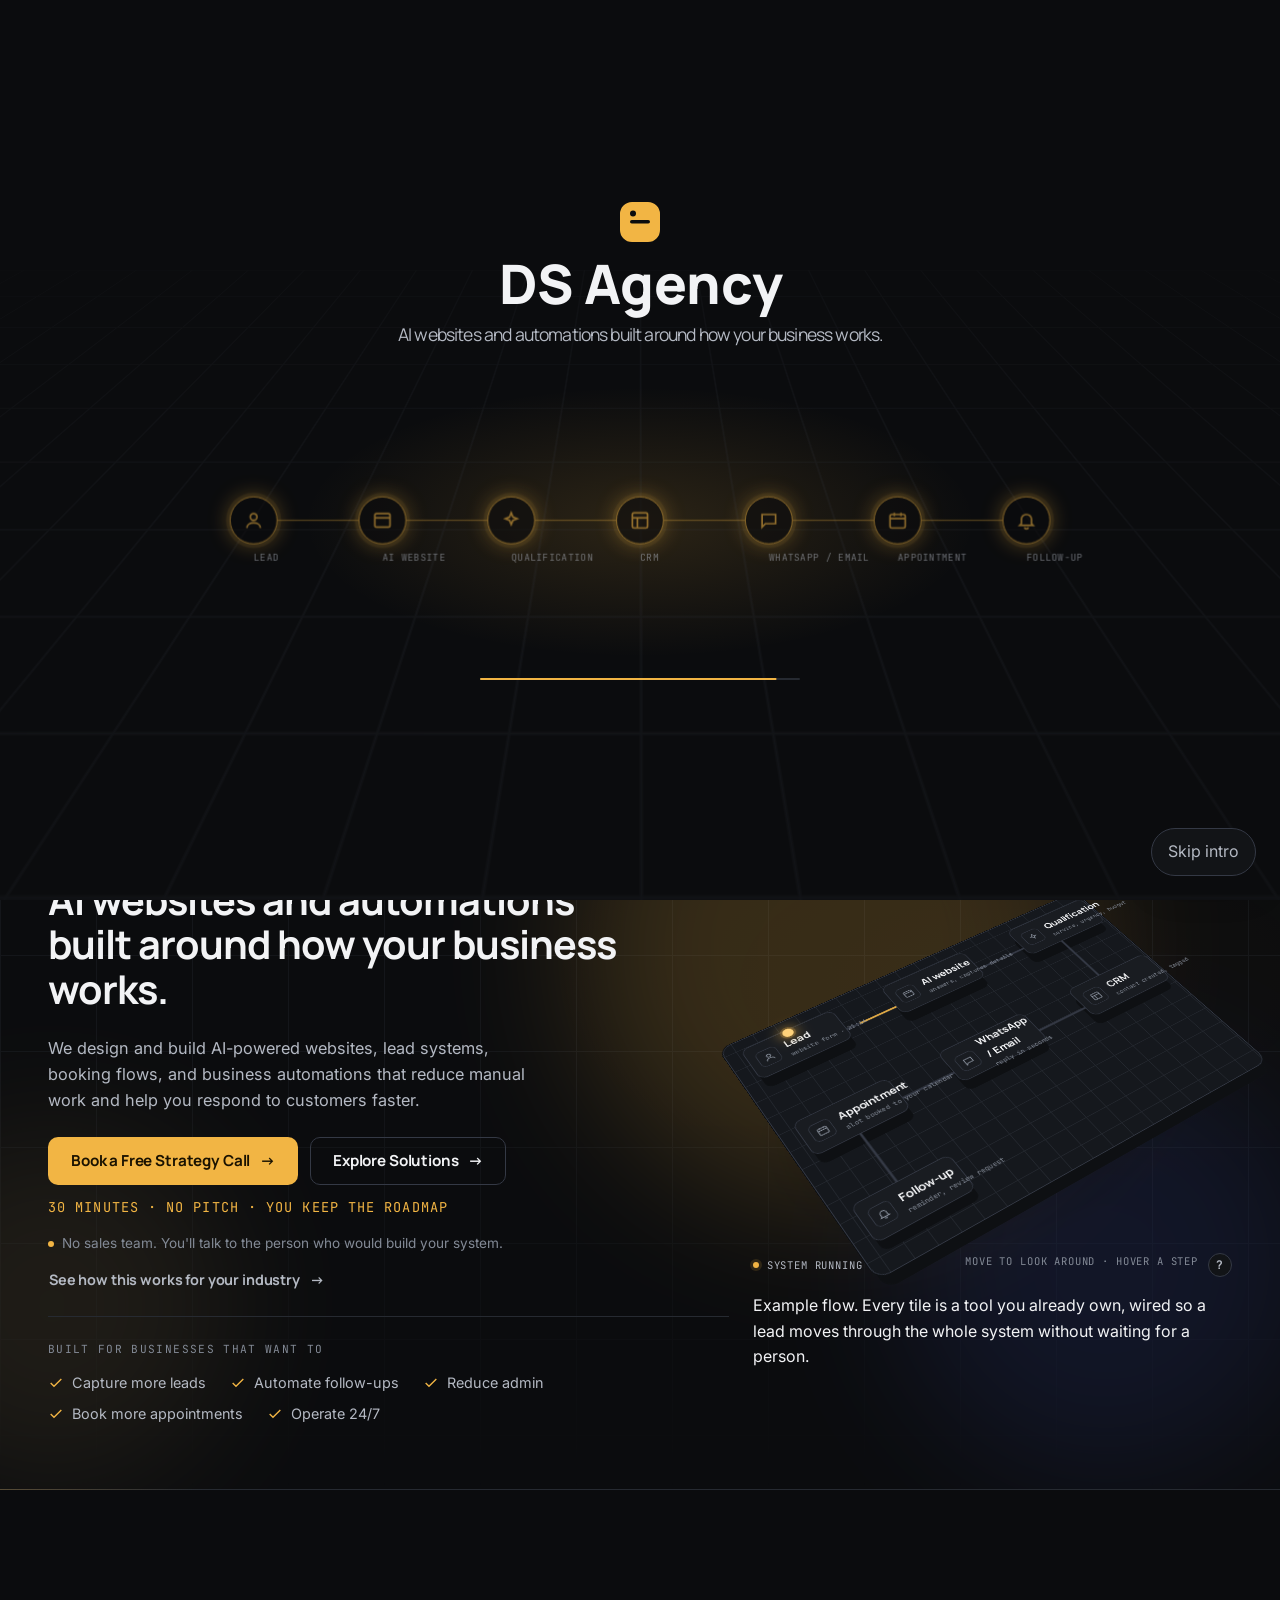
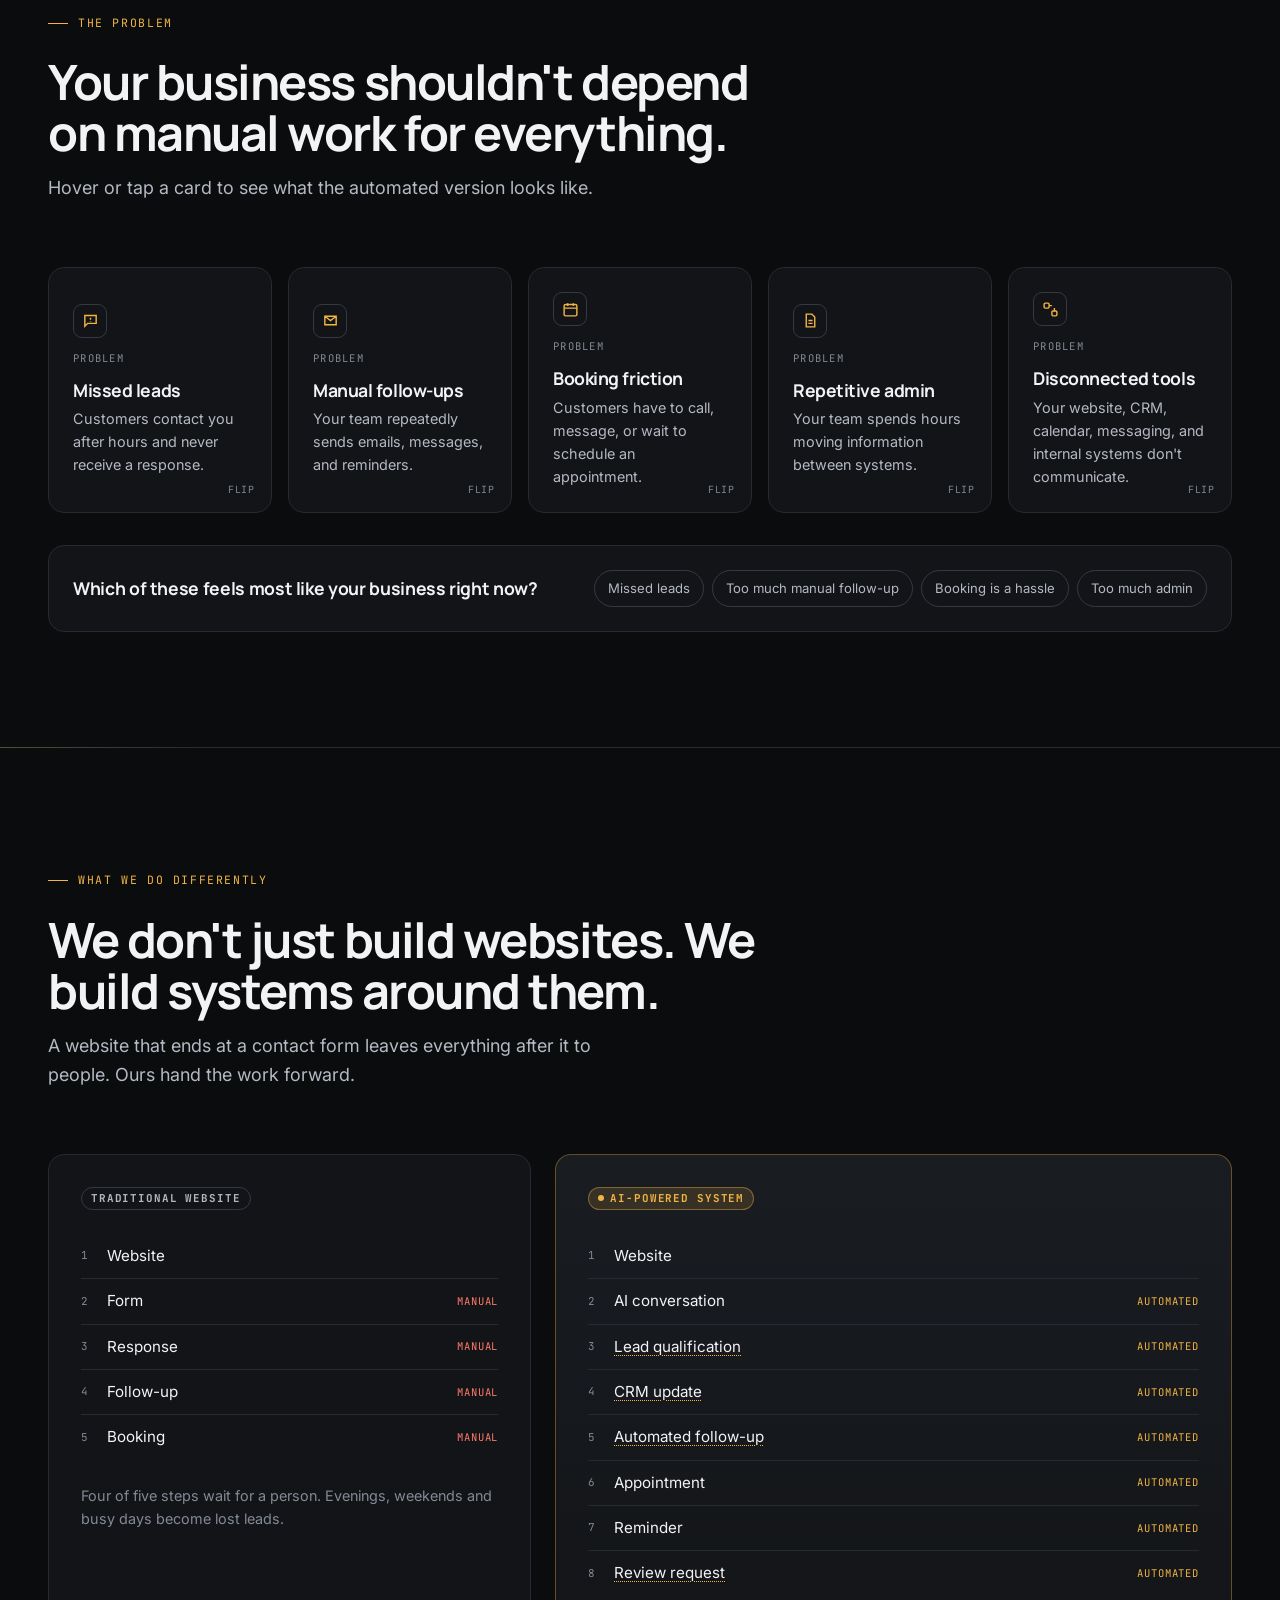
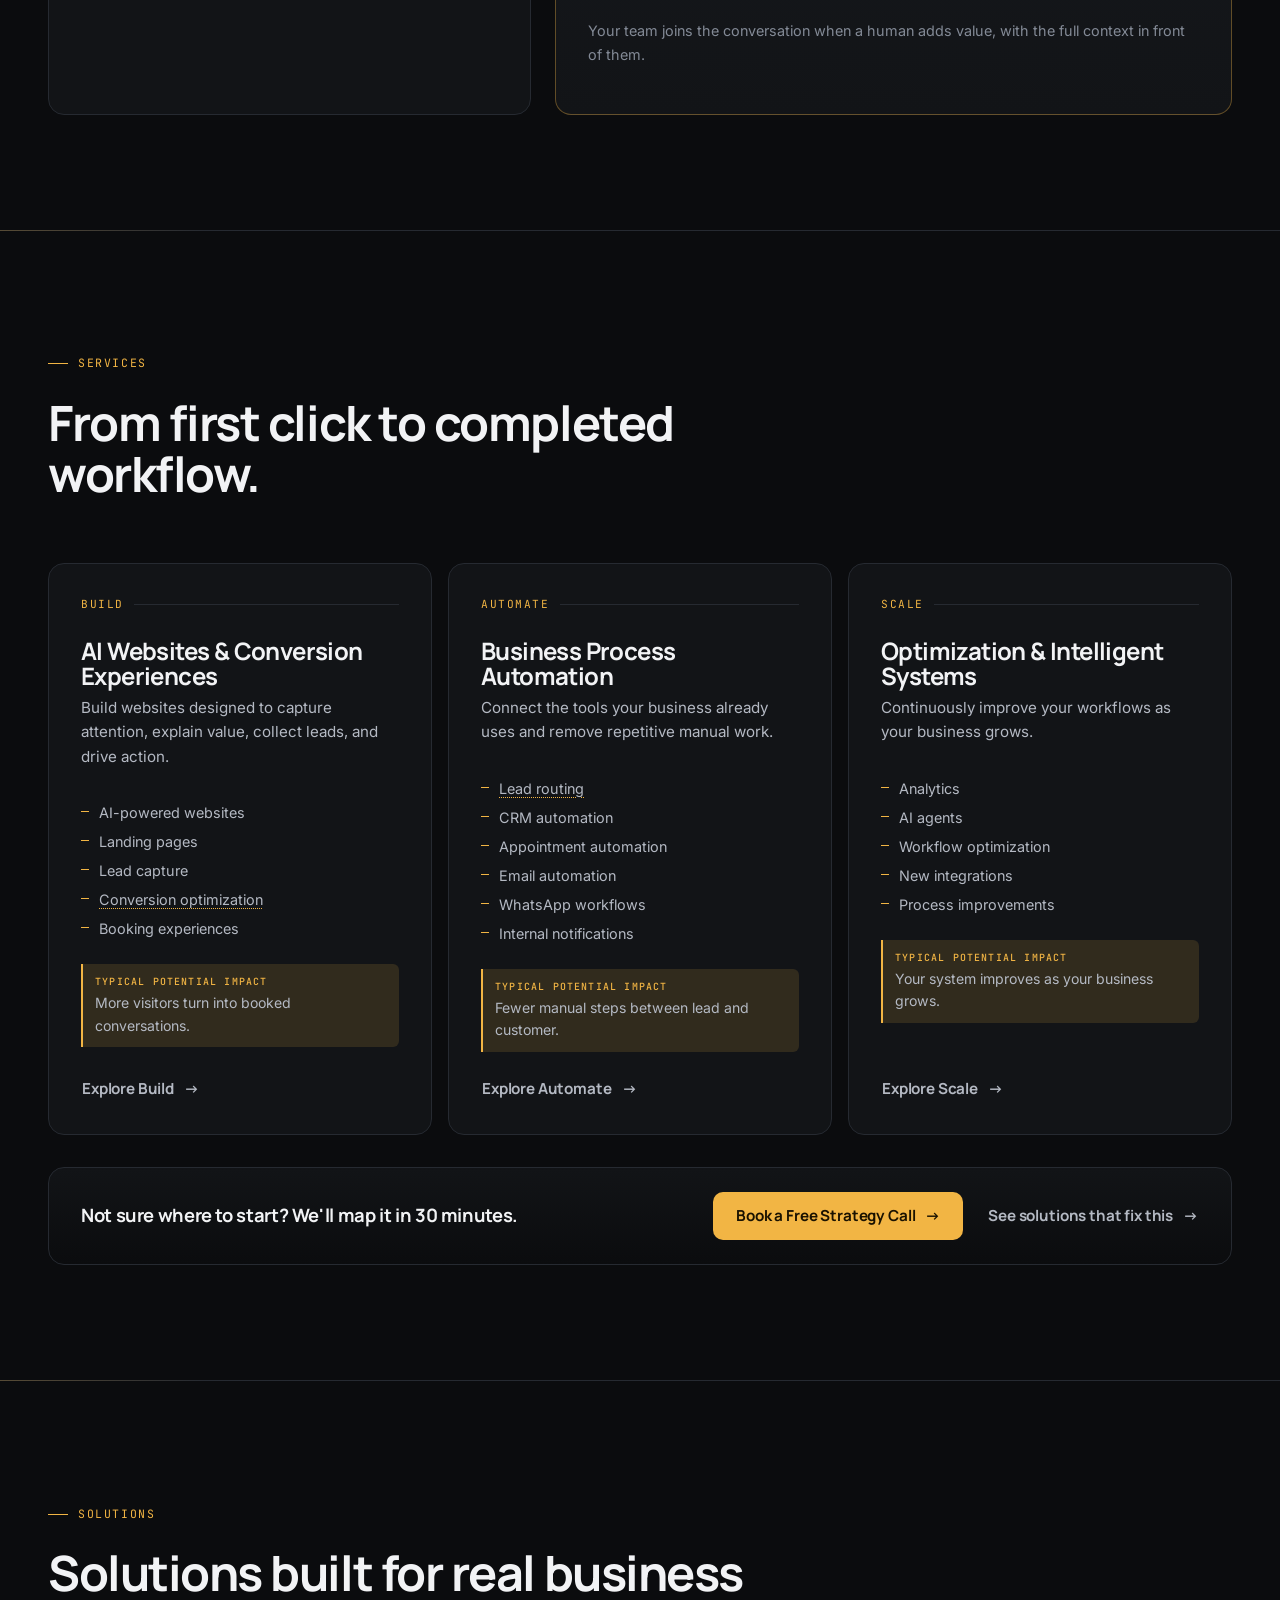
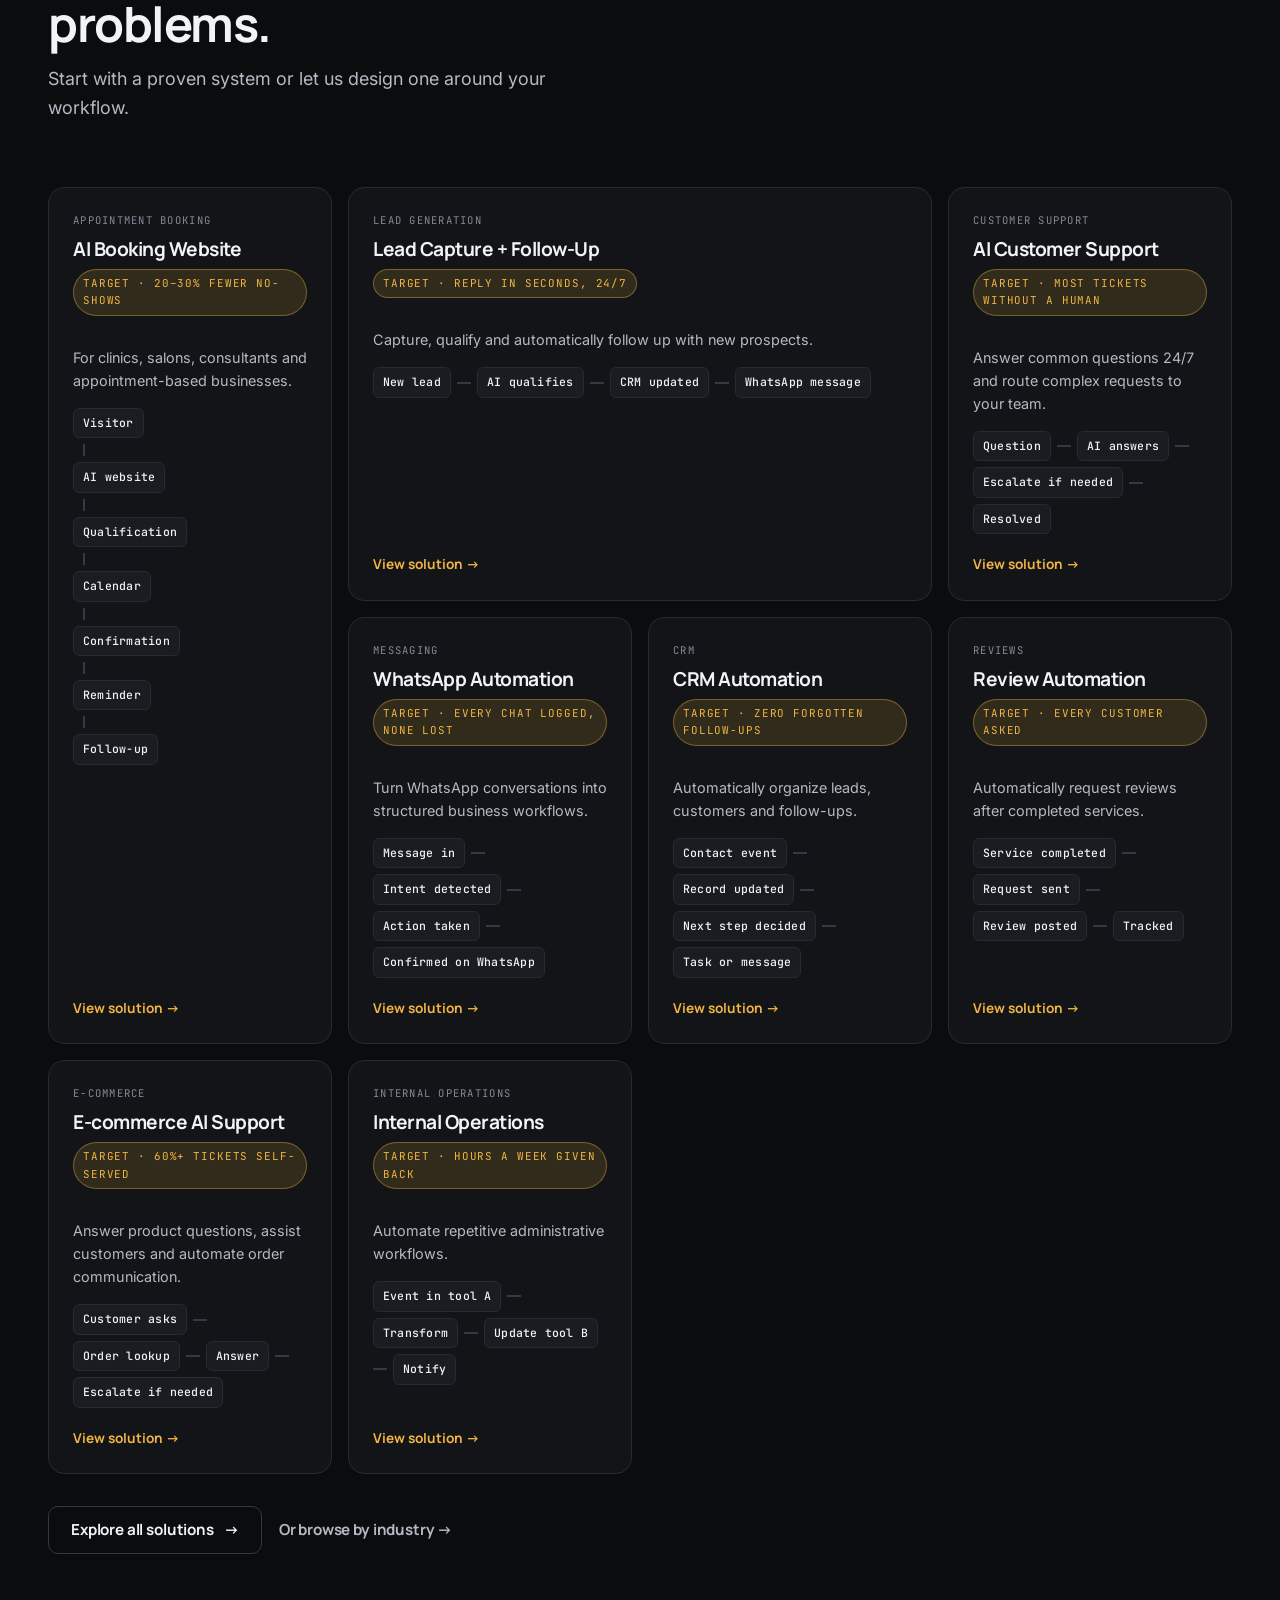
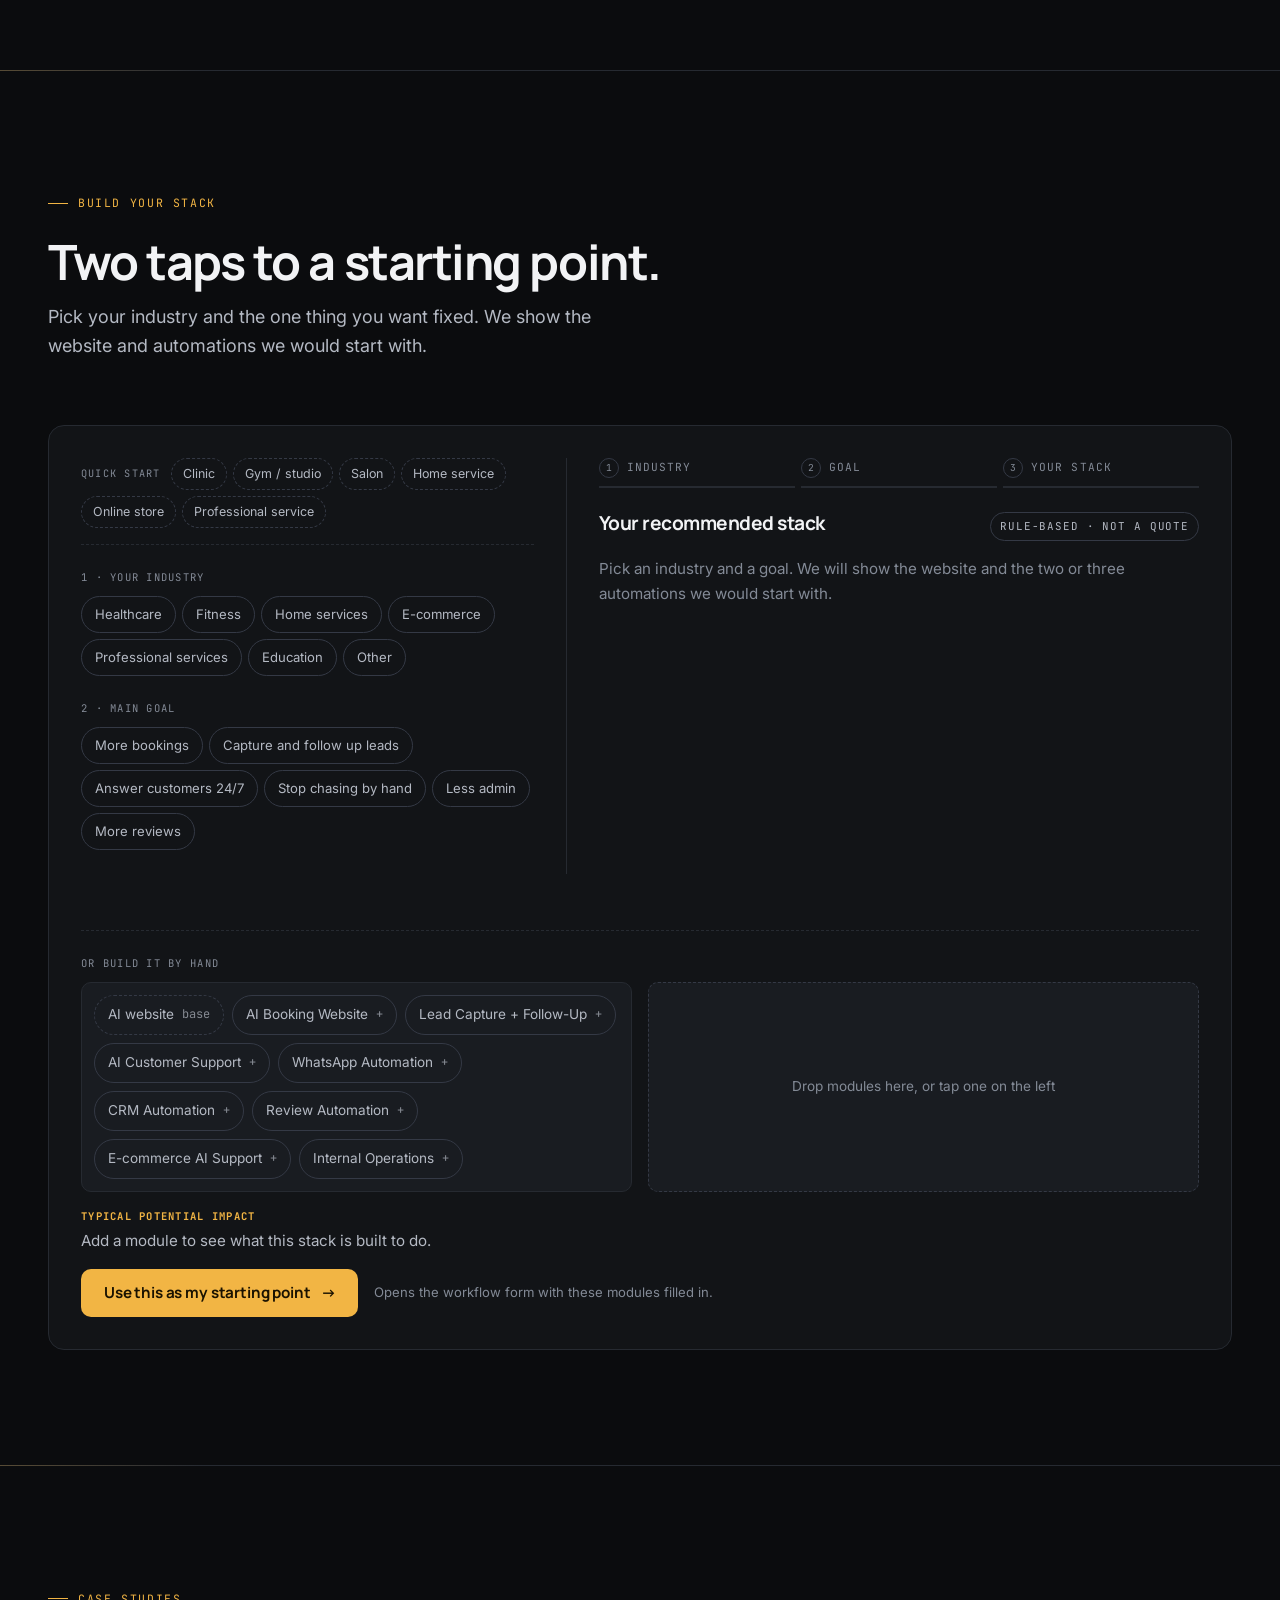
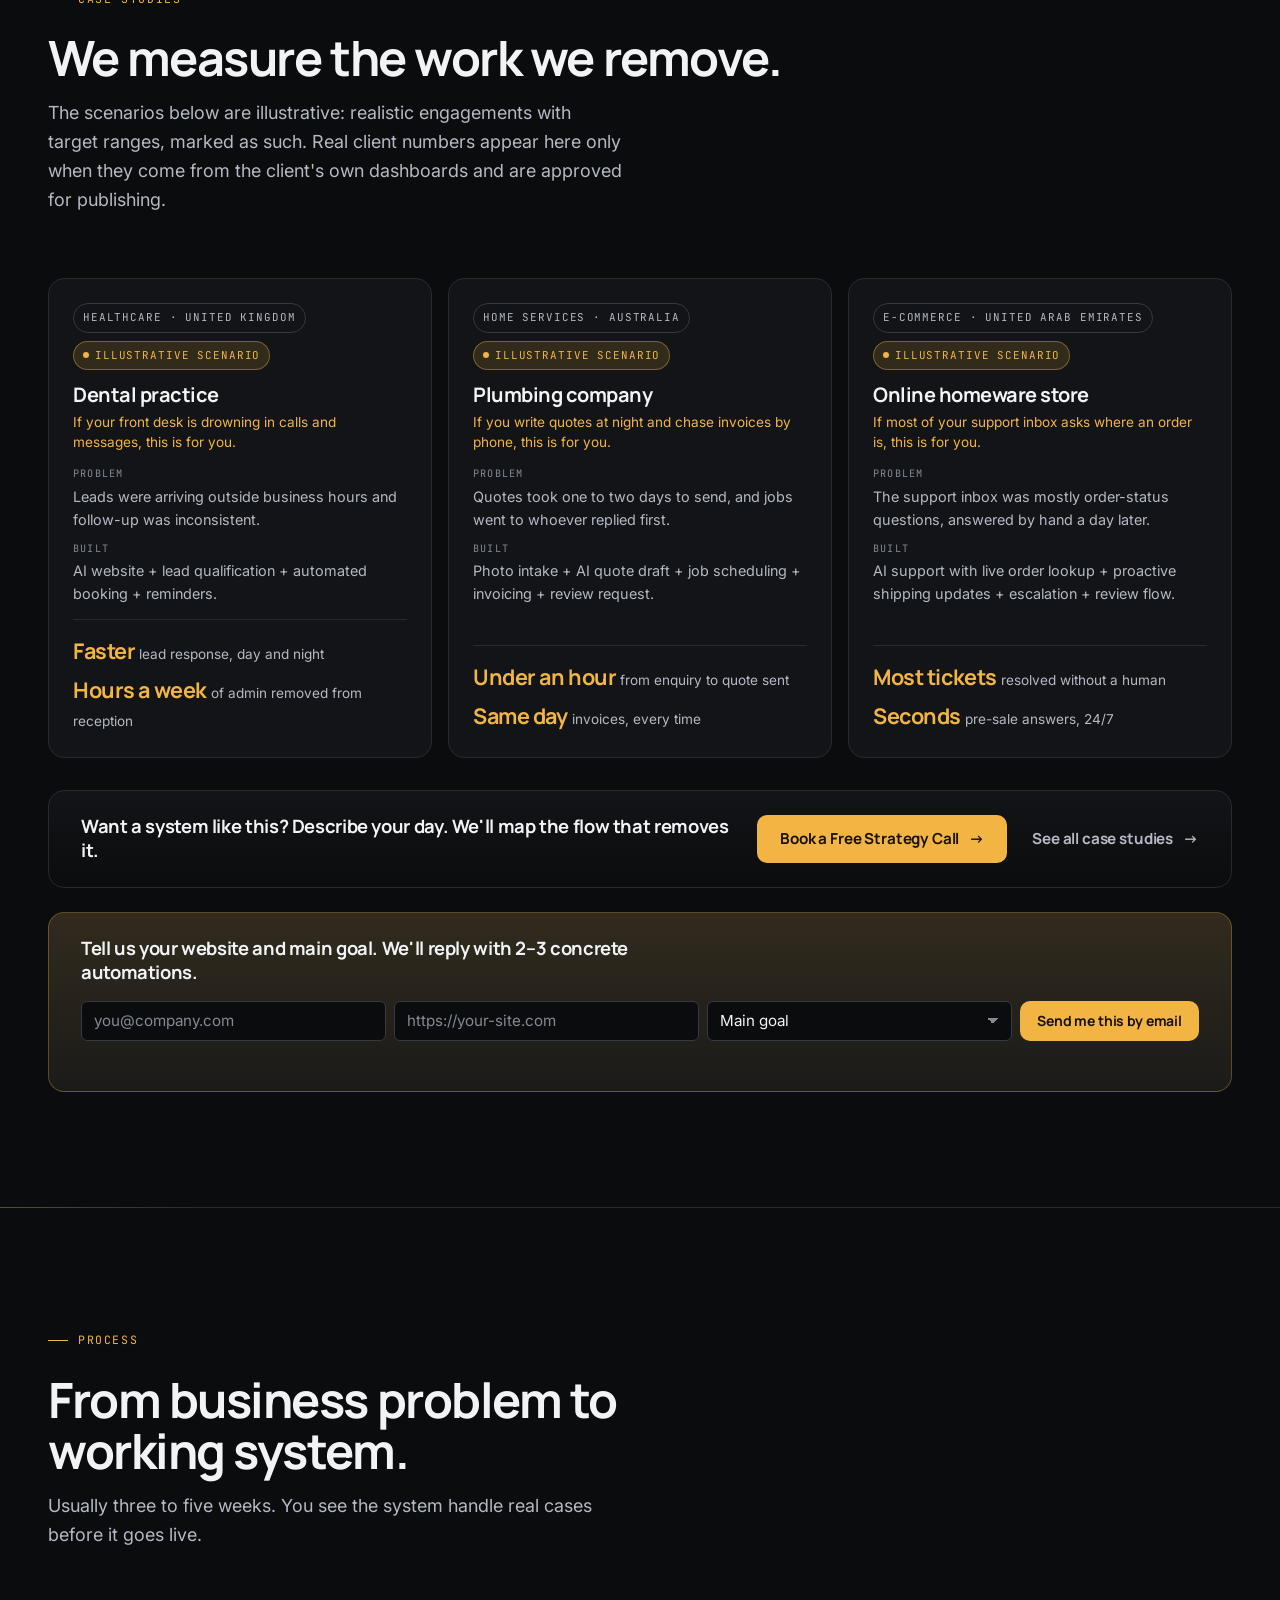
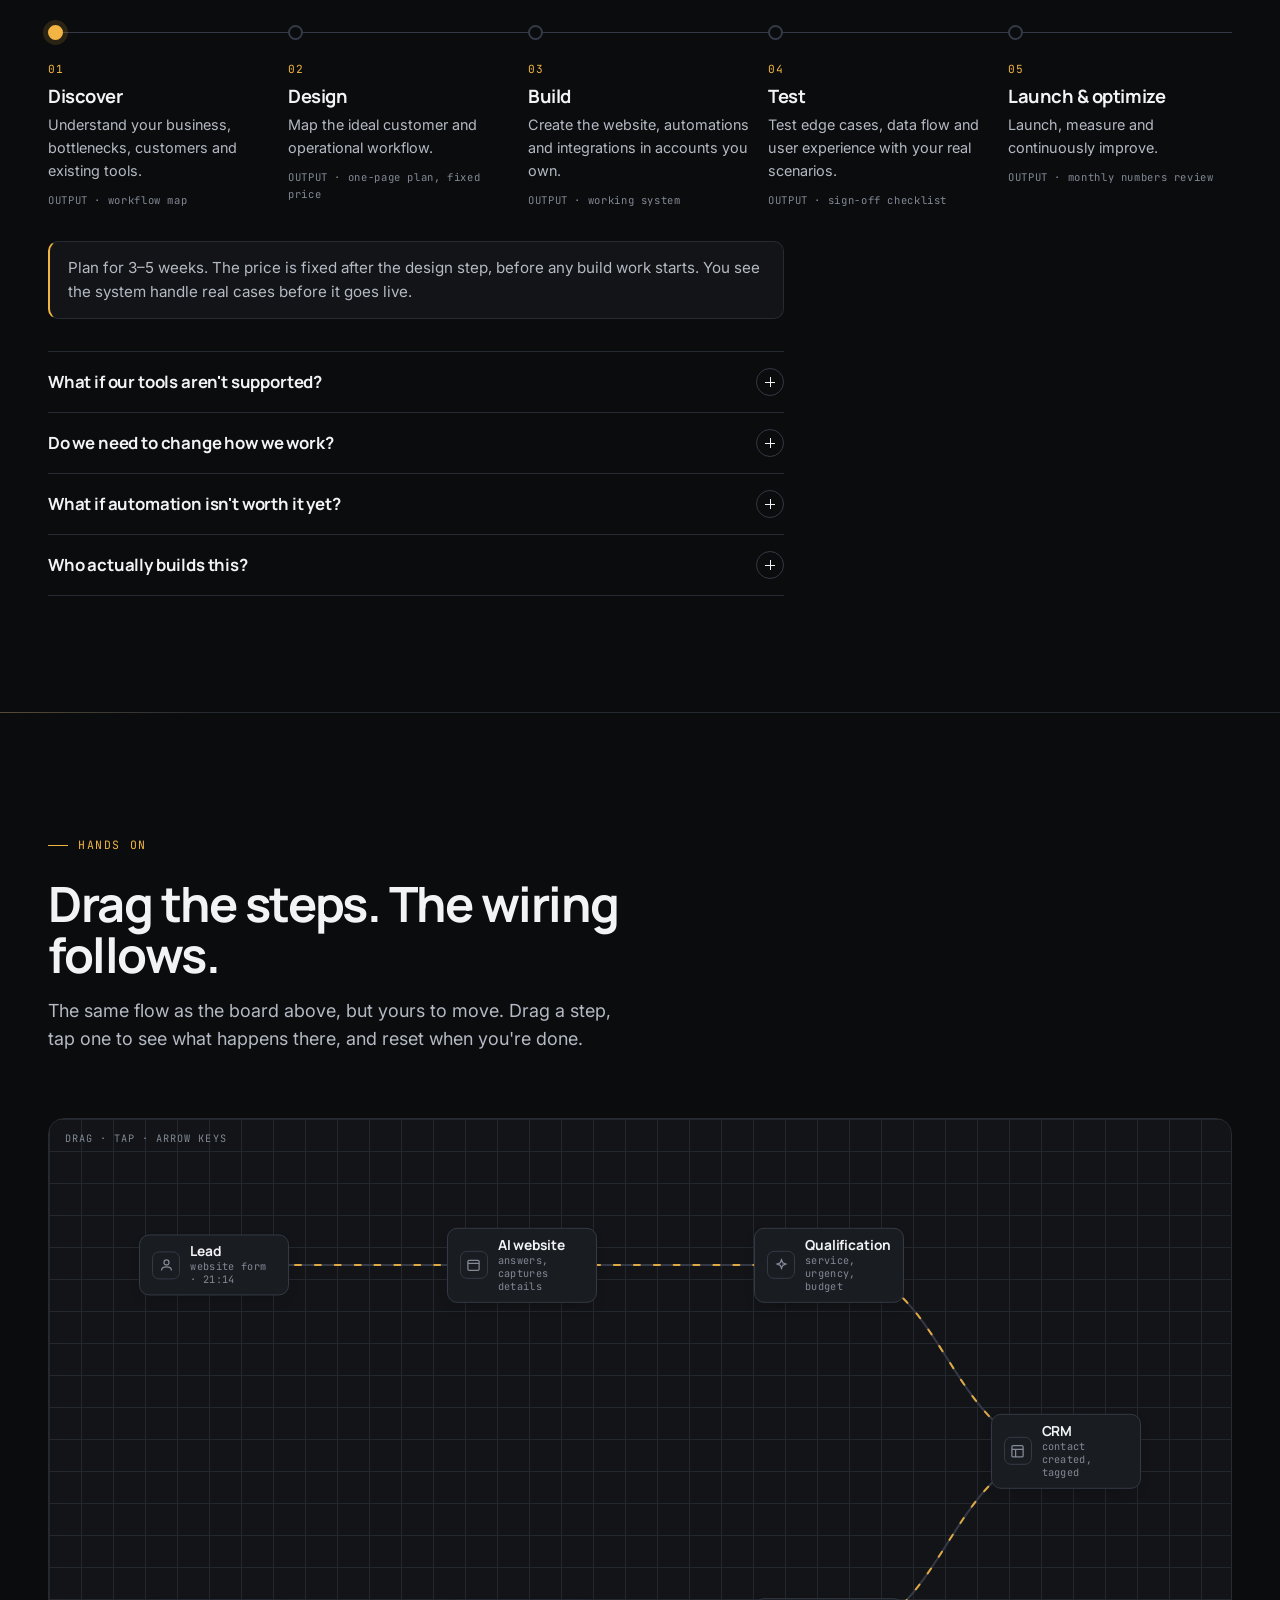
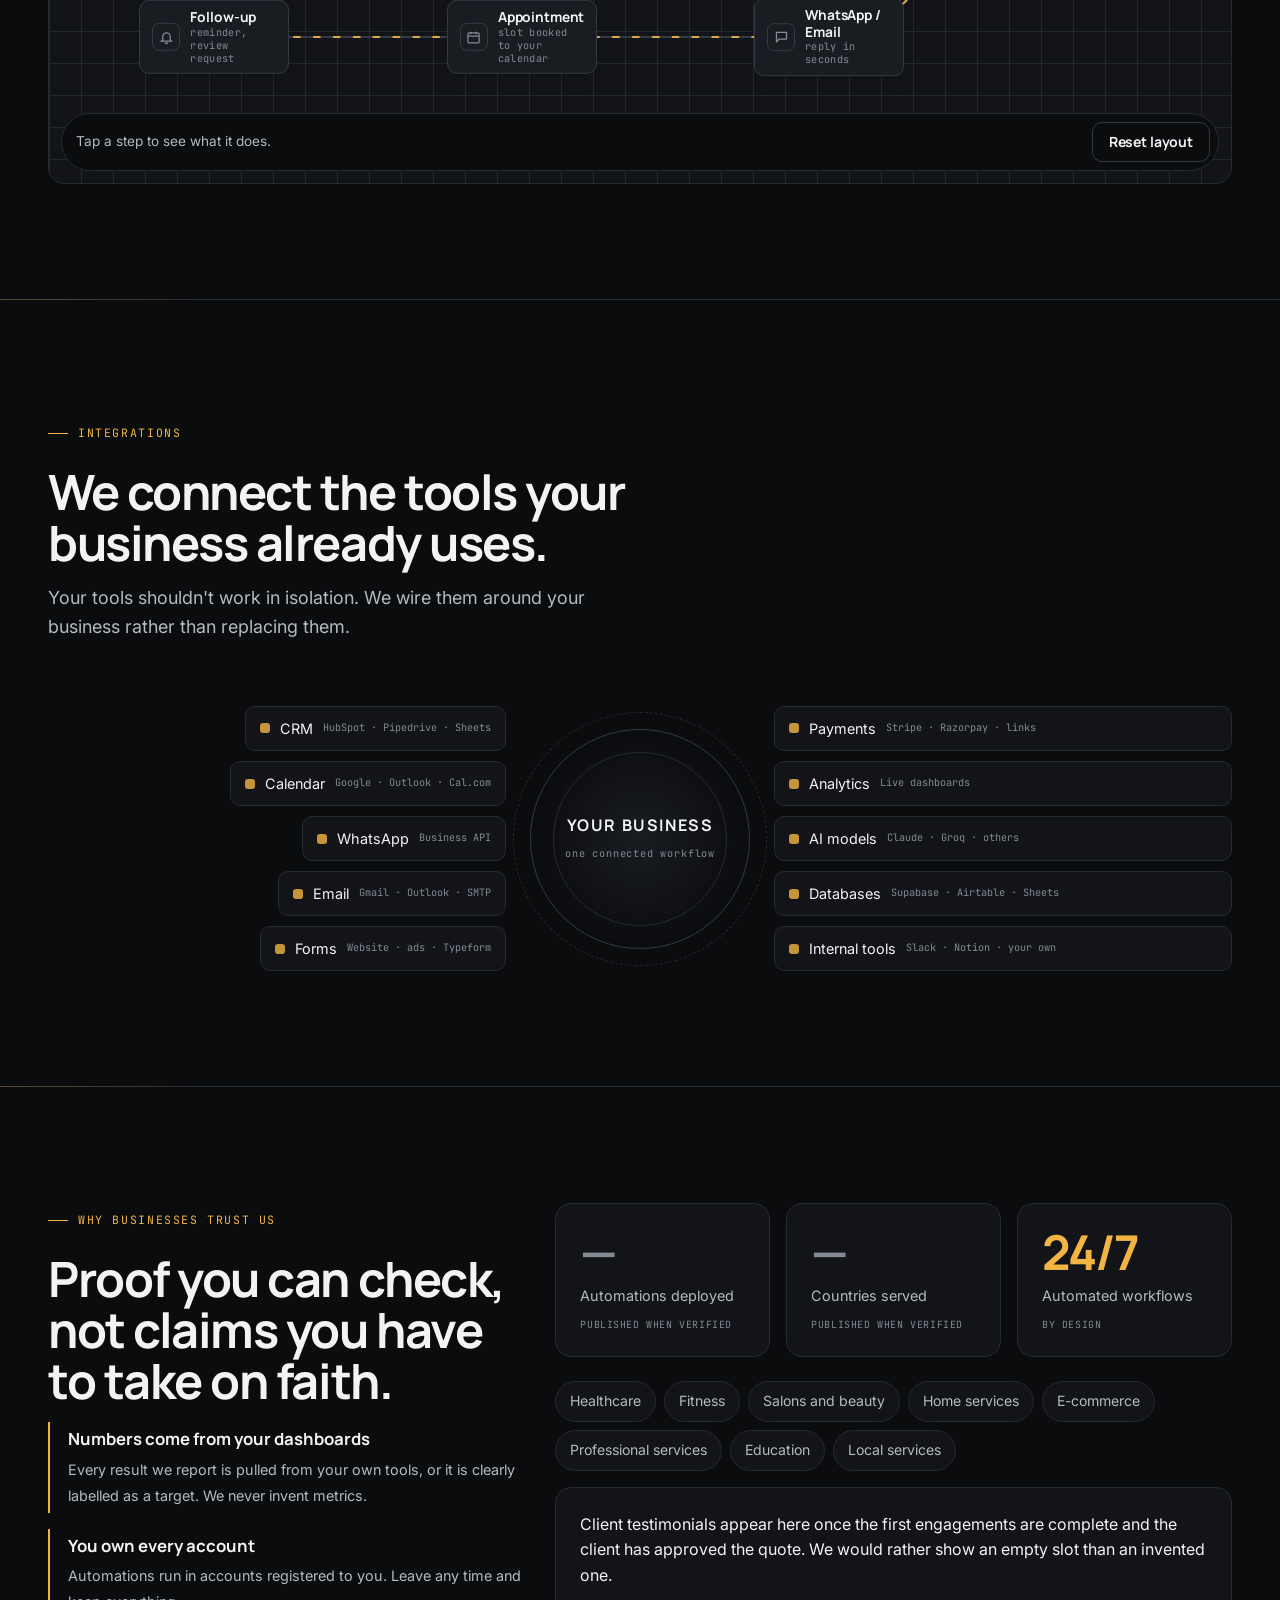
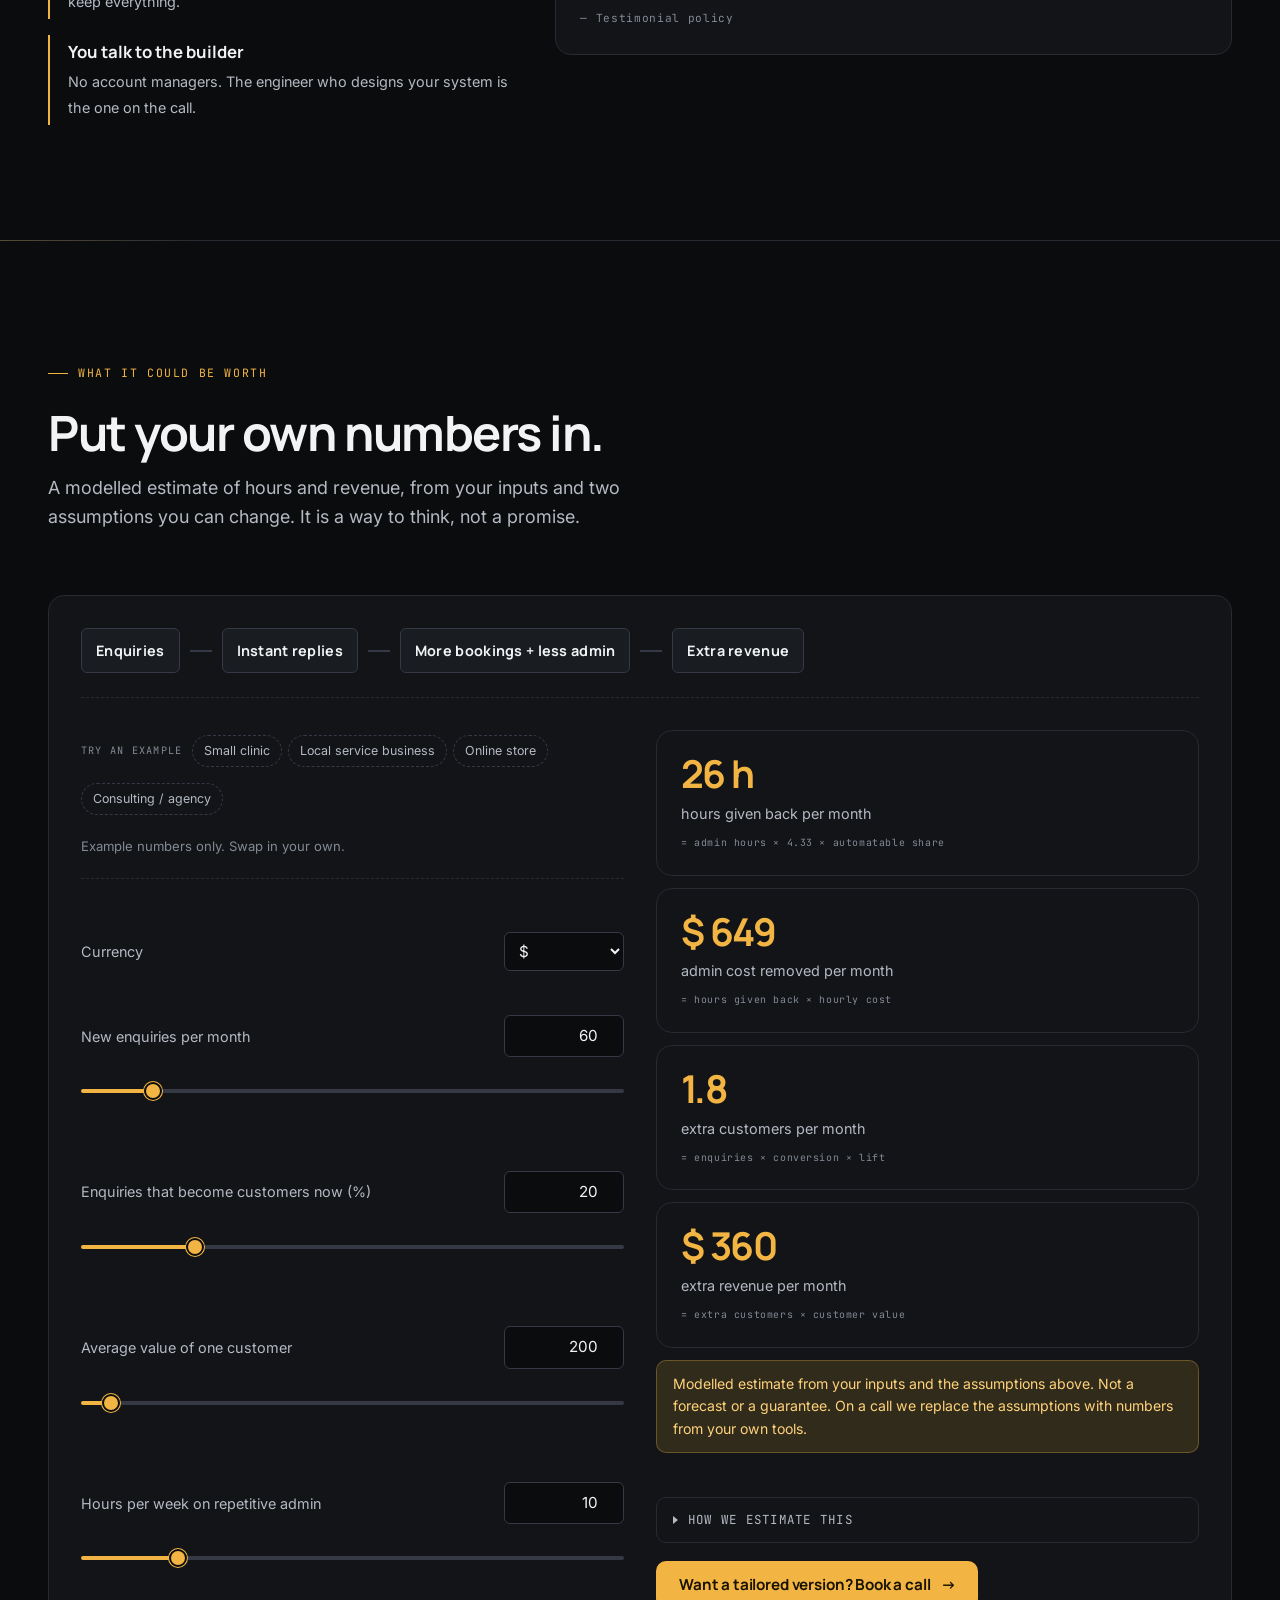
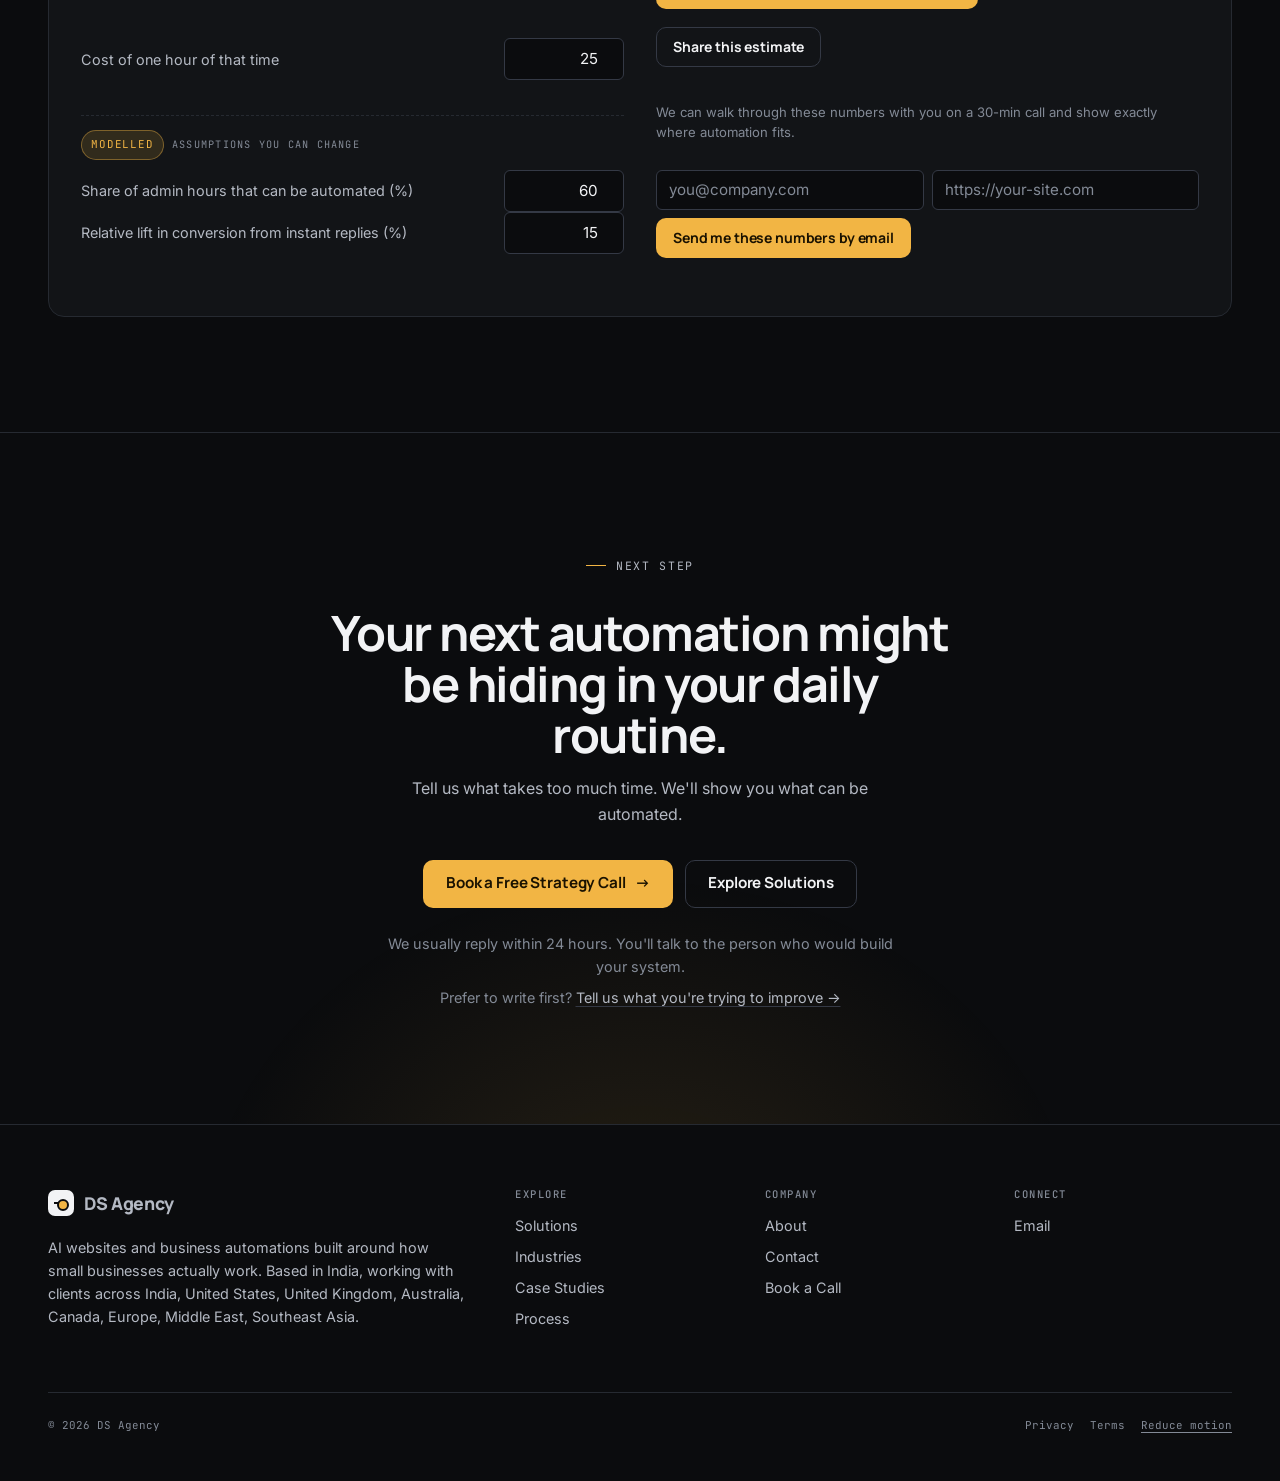
==== commit b741f634: "Top hero: business-owner avatars instead of outcome bubbles; second section at normal size - Six ill" ====
--- a/index.html
+++ b/index.html
@@ -51,7 +51,7 @@
     <div class="wrap">
       <div class="grid12">
         <div class="copy">
-          <p class="eyebrow reveal">AI automation agency</p>
+          <p class="eyebrow reveal">What we build</p>
           <h2 class="hero-title kinetic-on-view reveal d1">AI websites and automations built around how your business works.</h2>
           <p class="lead reveal d2">We design and build AI-powered websites, lead systems, booking flows, and business automations that reduce manual work and help you respond to customers faster.</p>
           <div class="actions reveal d3">
--- a/styles.css
+++ b/styles.css
@@ -247,8 +247,12 @@
 .hero-top-form input:focus { outline: none; }
 .hero-top-form .btn { border-radius: 999px; white-space: nowrap; flex: none; }
 .hero-top-note { margin: 16px auto 0; max-width: 34rem; font-size: .9rem; color: var(--muted); }
-.hero-top + .hero { padding-top: clamp(var(--s4), 5vw, var(--s6)); }
-.hero .hero-title { font-size: clamp(2.5rem, 6vw, 5.25rem); font-weight: 800; letter-spacing: -0.035em; line-height: 0.98; max-width: 14ch; margin-bottom: var(--s3); }
+/* The original hero, now the second screen: normal section proportions so it does not compete with the top hero */
+.hero-top + .hero { padding: clamp(var(--s5), 6vw, var(--s6)) 0; }
+.hero .hero-title { font-size: clamp(1.7rem, 3.1vw, 2.5rem); font-weight: 700; letter-spacing: -0.025em; line-height: 1.12; max-width: 22ch; margin-bottom: var(--s3); }
+.hero-top + .hero .lead { font-size: 1.02rem; max-width: 30rem; margin-bottom: var(--s3); }
+.hero-top + .hero .cta-micro, .hero-top + .hero .hero-trust { font-size: .85rem; }
+.hero-top + .hero .trust-row { margin-top: var(--s3); }
 
 .hero-top-orbit { position: absolute; inset: -6% 0 -4%; pointer-events: none; z-index: 0; }
 .orb {
@@ -256,13 +260,13 @@
   transform: translate(-50%, -50%); opacity: 0;
   animation: orbIn .8s var(--ease) calc(.3s + var(--i) * .12s) forwards;
 }
-.orb .av {
-  width: 64px; height: 64px; border-radius: 50%; display: grid; place-items: center;
-  color: hsl(var(--h) 75% 72%); background: hsl(var(--h) 60% 52% / .16); border: 1px solid hsl(var(--h) 60% 62% / .4);
-  box-shadow: 0 16px 44px -18px hsl(var(--h) 70% 55% / .7), inset 0 0 0 1px rgba(255, 255, 255, .03);
+.orb .av {   /* illustrated owner avatar (SVG from site.js), clipped to a circle with a tinted ring */
+  width: 68px; height: 68px; border-radius: 50%; overflow: hidden; display: block;
+  background: hsl(var(--h) 60% 52% / .16); border: 2px solid hsl(var(--h) 60% 62% / .55);
+  box-shadow: 0 16px 44px -18px hsl(var(--h) 70% 55% / .8), 0 0 0 4px hsl(var(--h) 60% 52% / .12);
   animation: orbFloat calc(5s + var(--i) * .7s) ease-in-out calc(var(--i) * -1.3s) infinite alternate;
 }
-.orb .av svg { width: 26px; height: 26px; }
+.orb .av svg { display: block; width: 100%; height: 100%; }
 .orb .tag {
   font-family: var(--mono); font-size: .64rem; letter-spacing: .06em; text-transform: uppercase; color: var(--text-2); white-space: nowrap;
   padding: 6px 10px; border-radius: 999px; background: var(--bg-1); border: 1px solid var(--line);
@@ -271,7 +275,7 @@
 @keyframes orbIn { from { opacity: 0; transform: translate(-50%, -40%) scale(.7); } to { opacity: 1; transform: translate(-50%, -50%) scale(1); } }
 @keyframes orbFloat { from { transform: translateY(-6px); } to { transform: translateY(8px); } }
 @keyframes orbSwap { 0% { opacity: 1; transform: scale(1); } 40% { opacity: 0; transform: scale(.85); } 60% { opacity: 0; transform: scale(.85); } 100% { opacity: 1; transform: scale(1); } }
-:root[data-theme="light"] .orb .av { color: hsl(var(--h) 60% 36%); background: hsl(var(--h) 60% 50% / .12); border-color: hsl(var(--h) 55% 55% / .35); }
+:root[data-theme="light"] .orb .av { background: hsl(var(--h) 60% 50% / .14); border-color: hsl(var(--h) 55% 55% / .5); }
 @media (max-width: 960px) { .hero-top-orbit { display: none; } }
 @media (max-width: 640px) {
   .hero-top { padding-top: clamp(var(--s5), 12vw, var(--s6)); }
